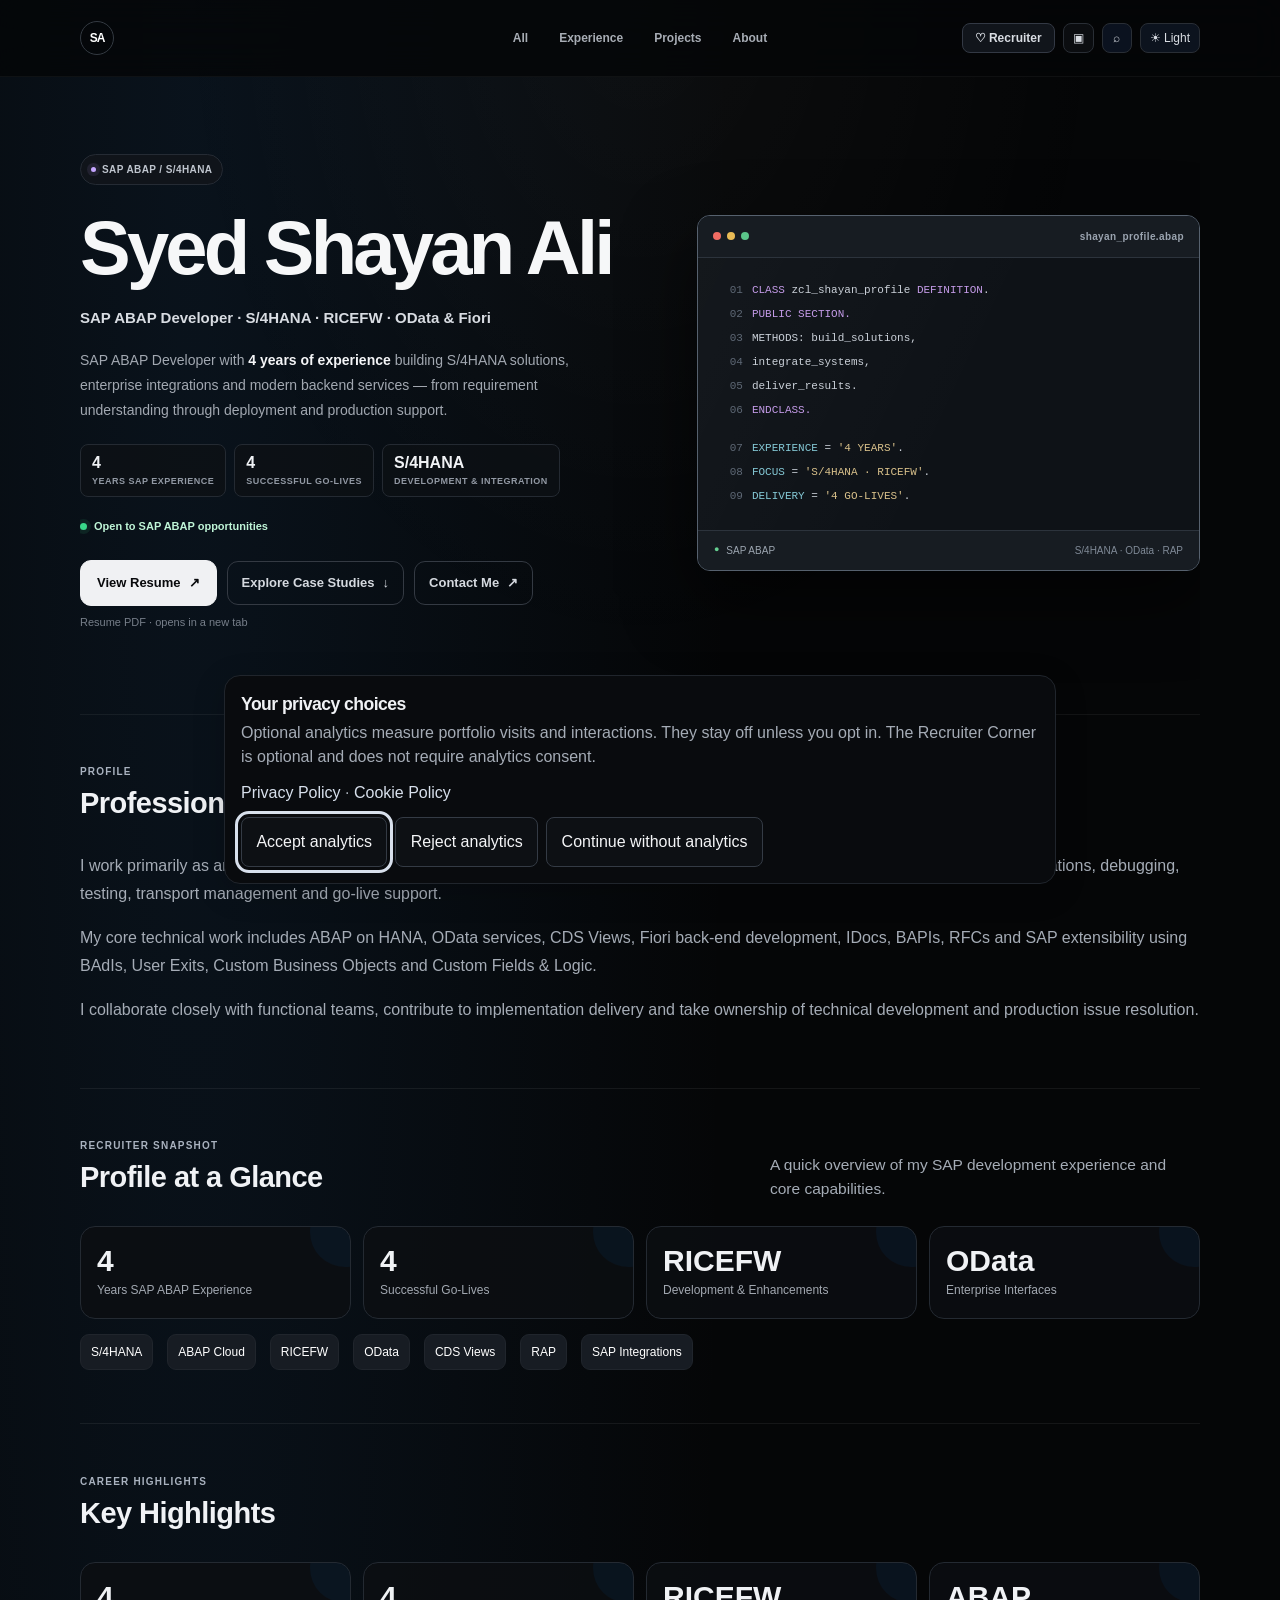
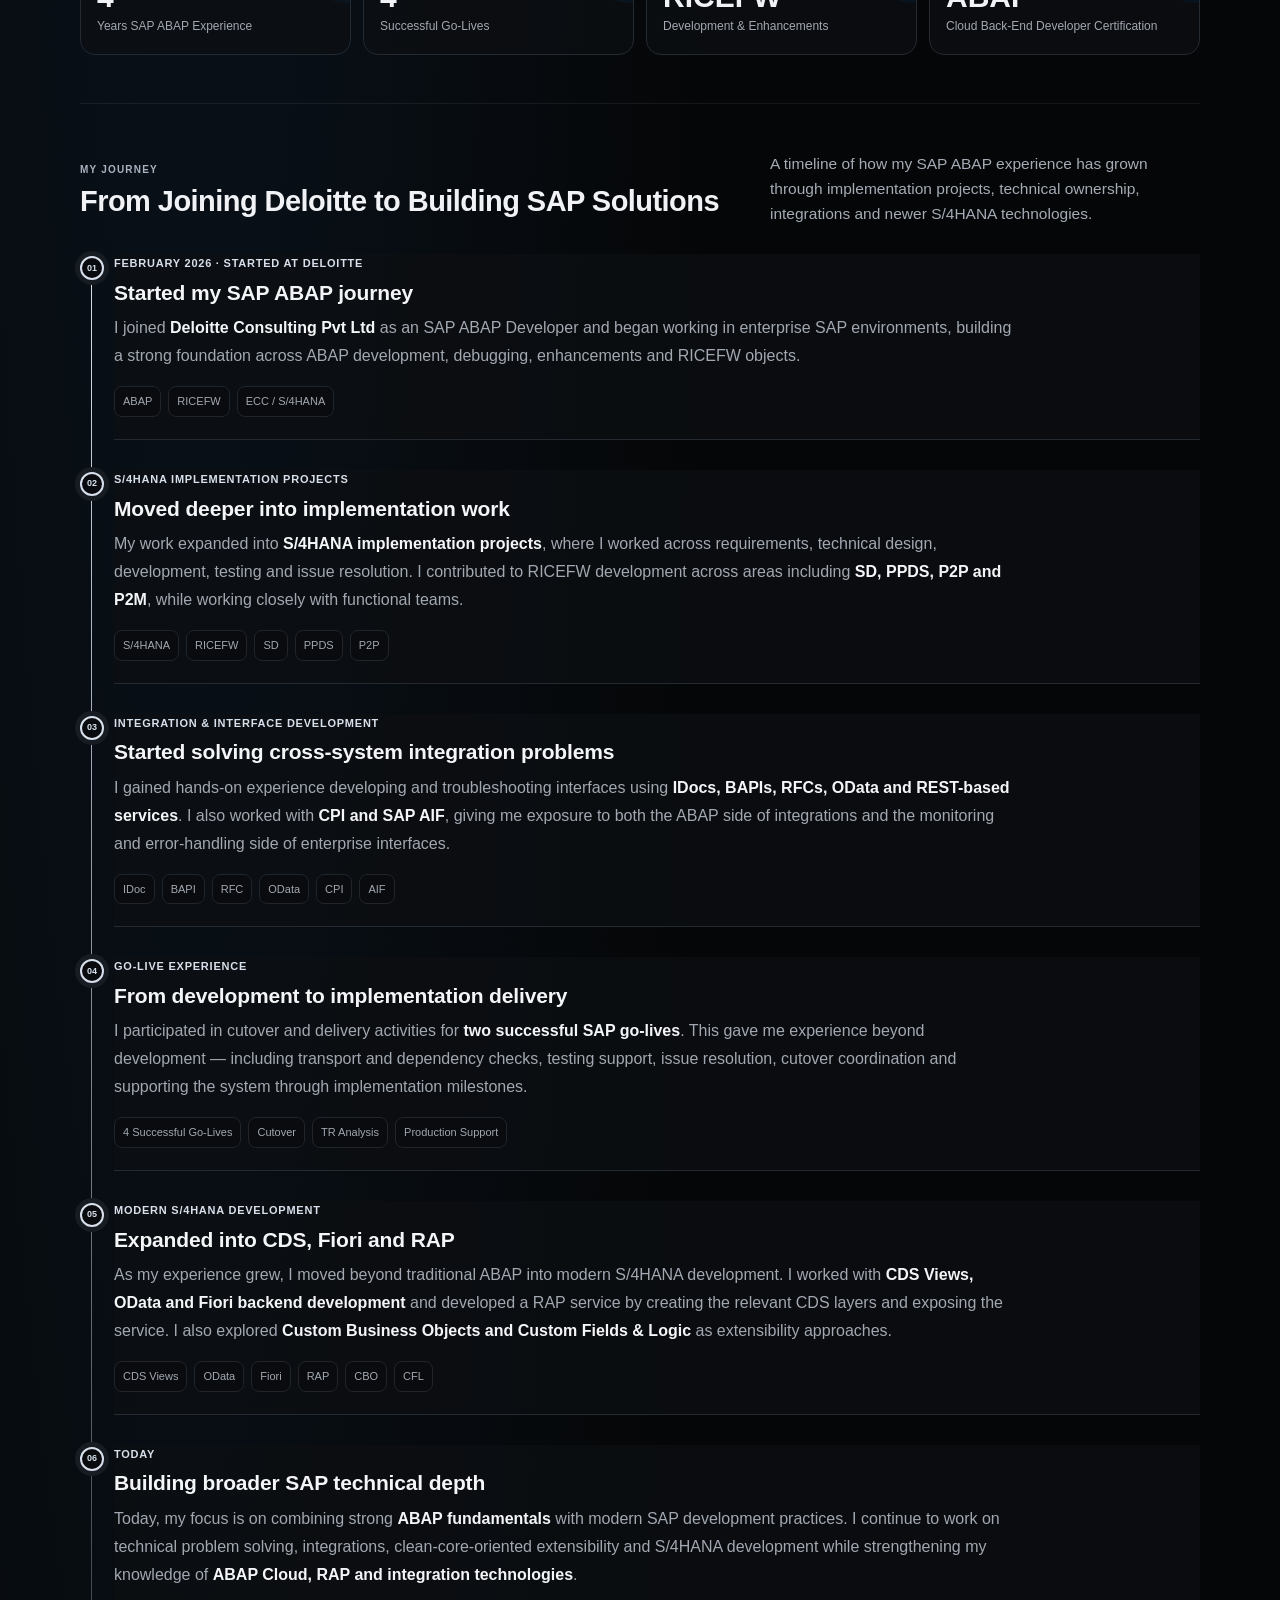
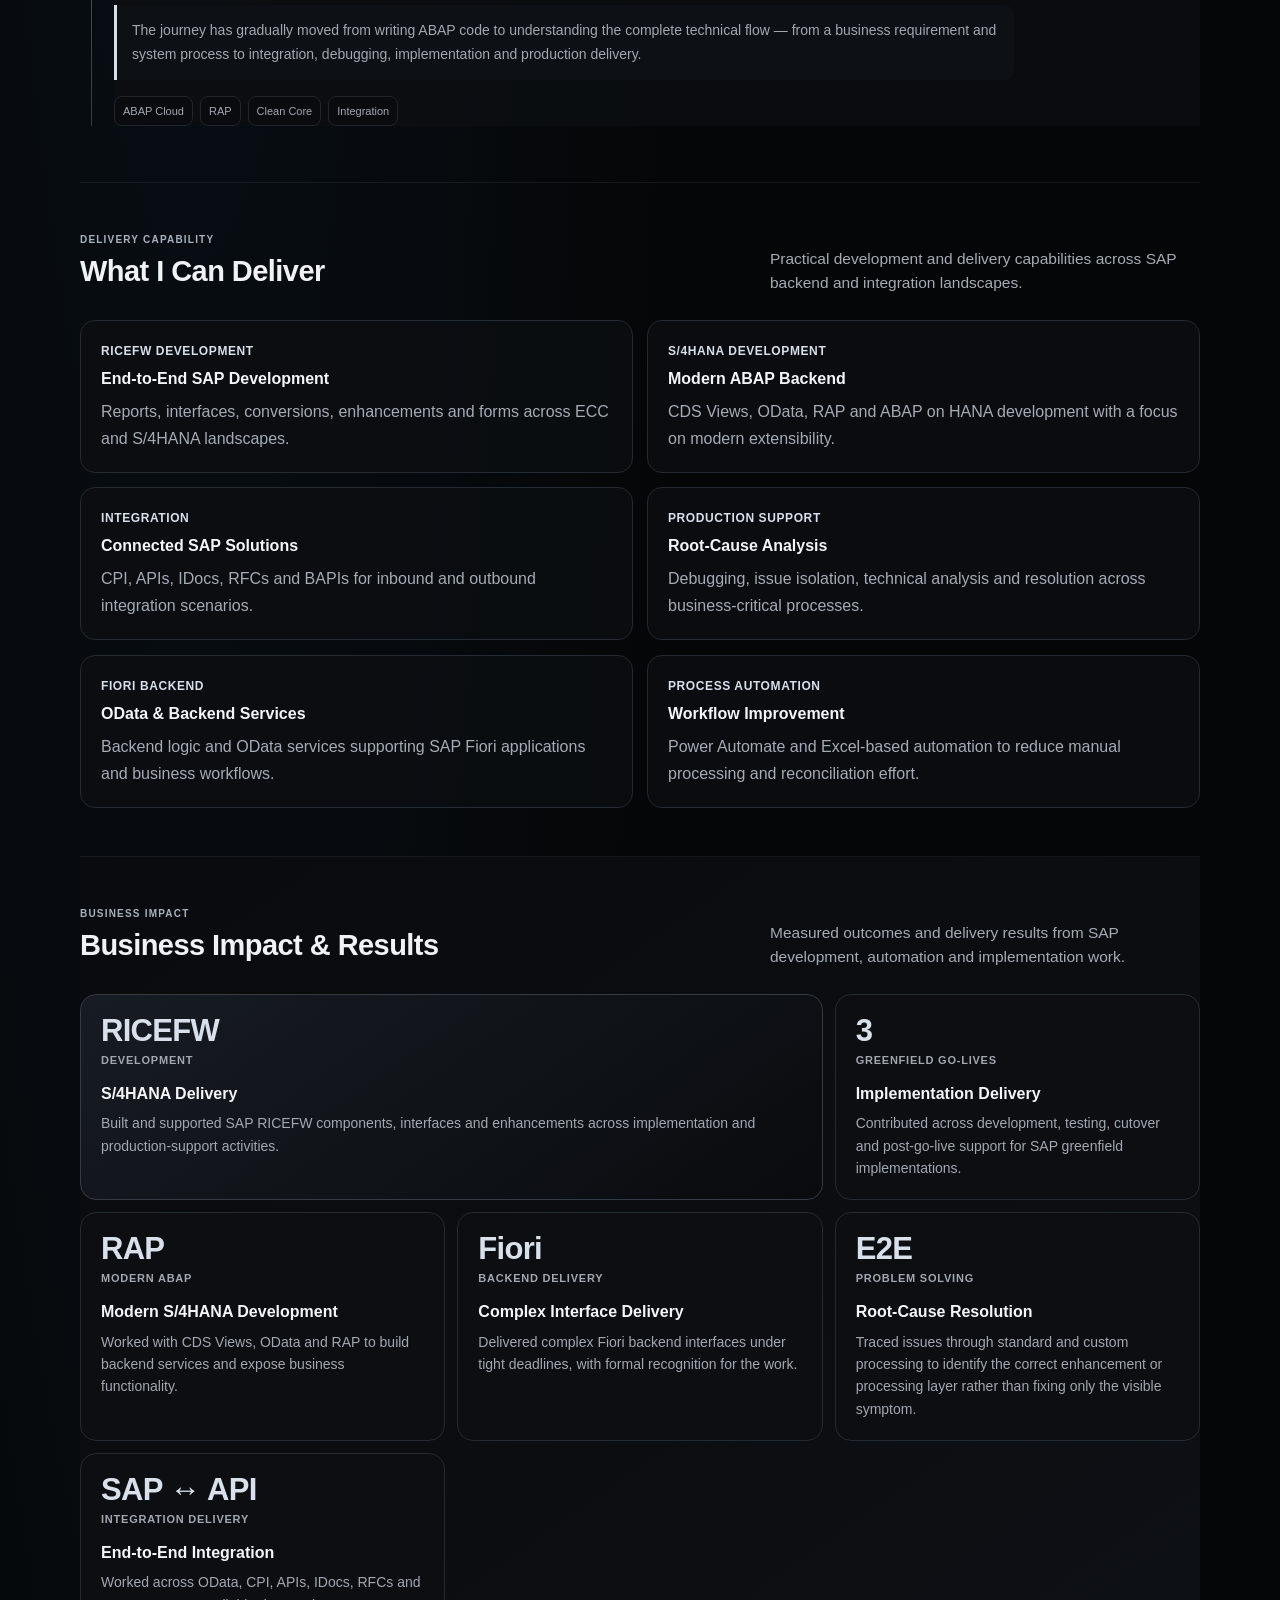
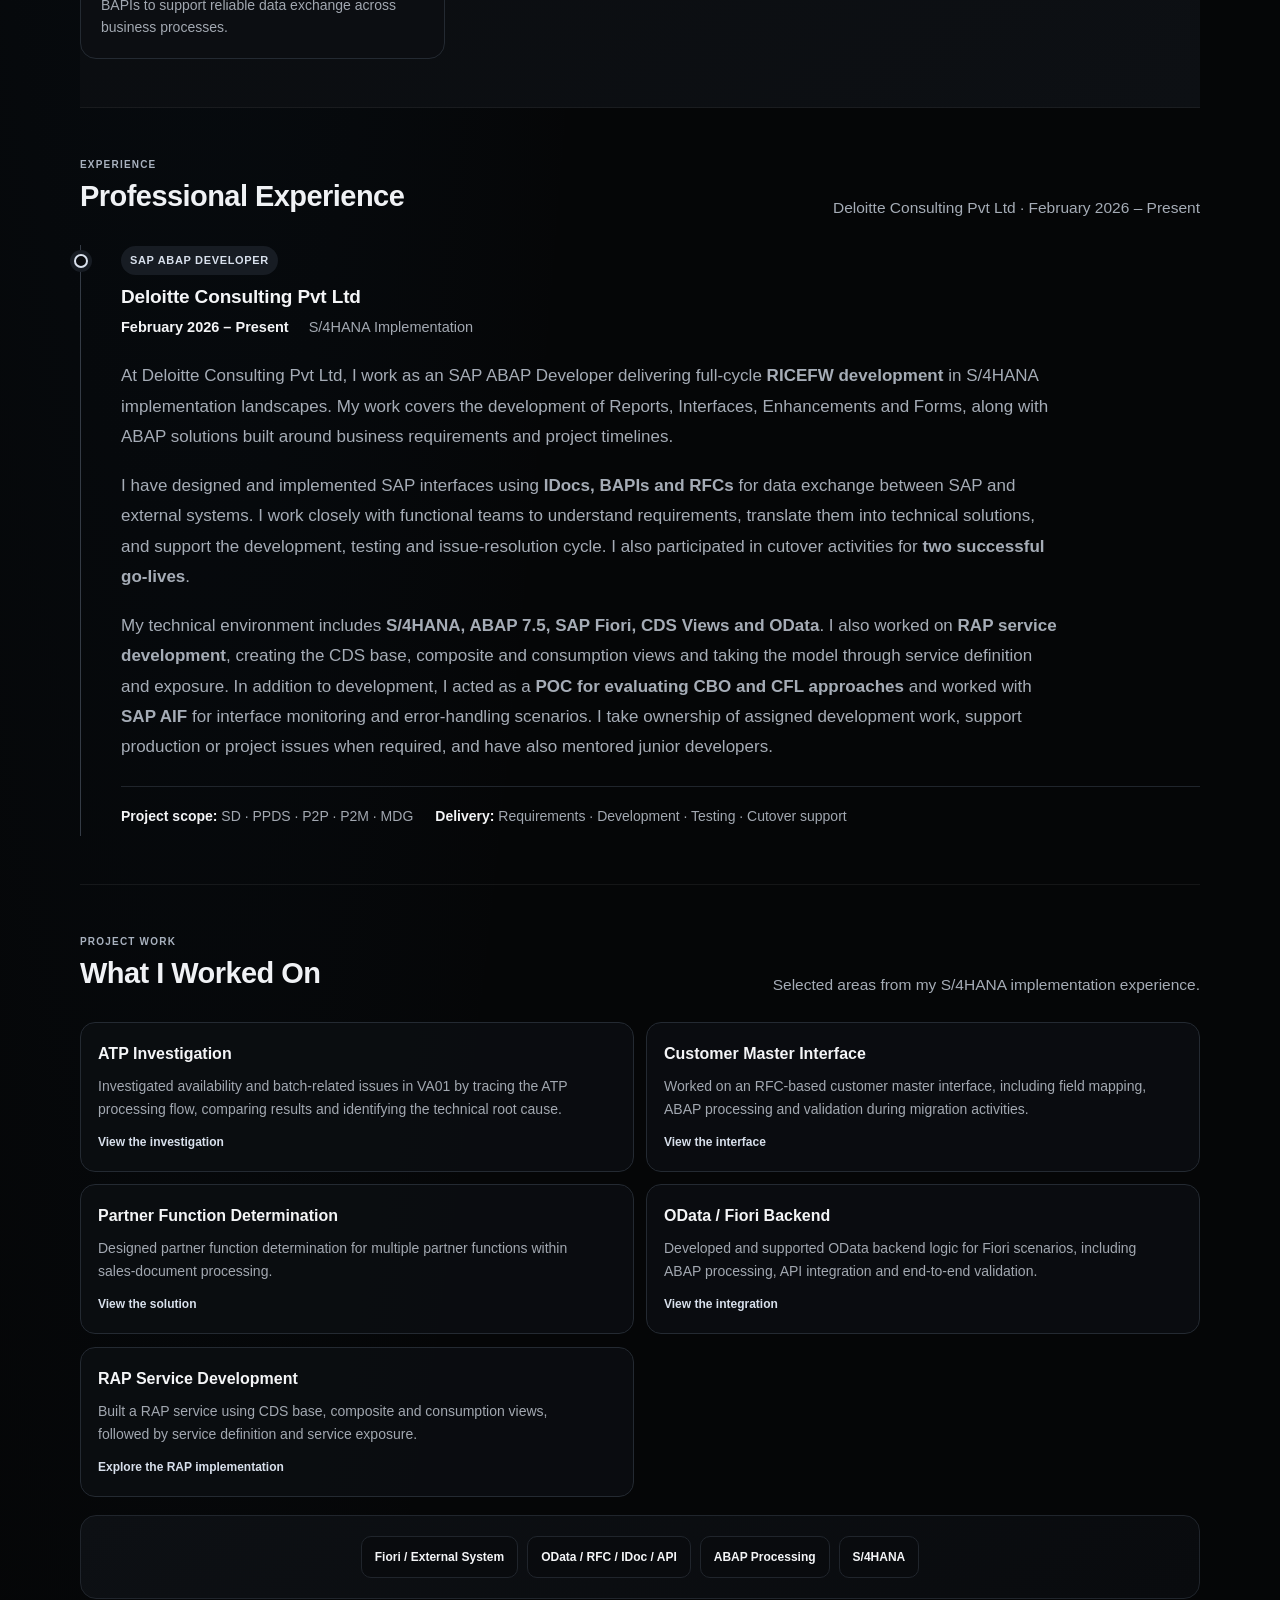
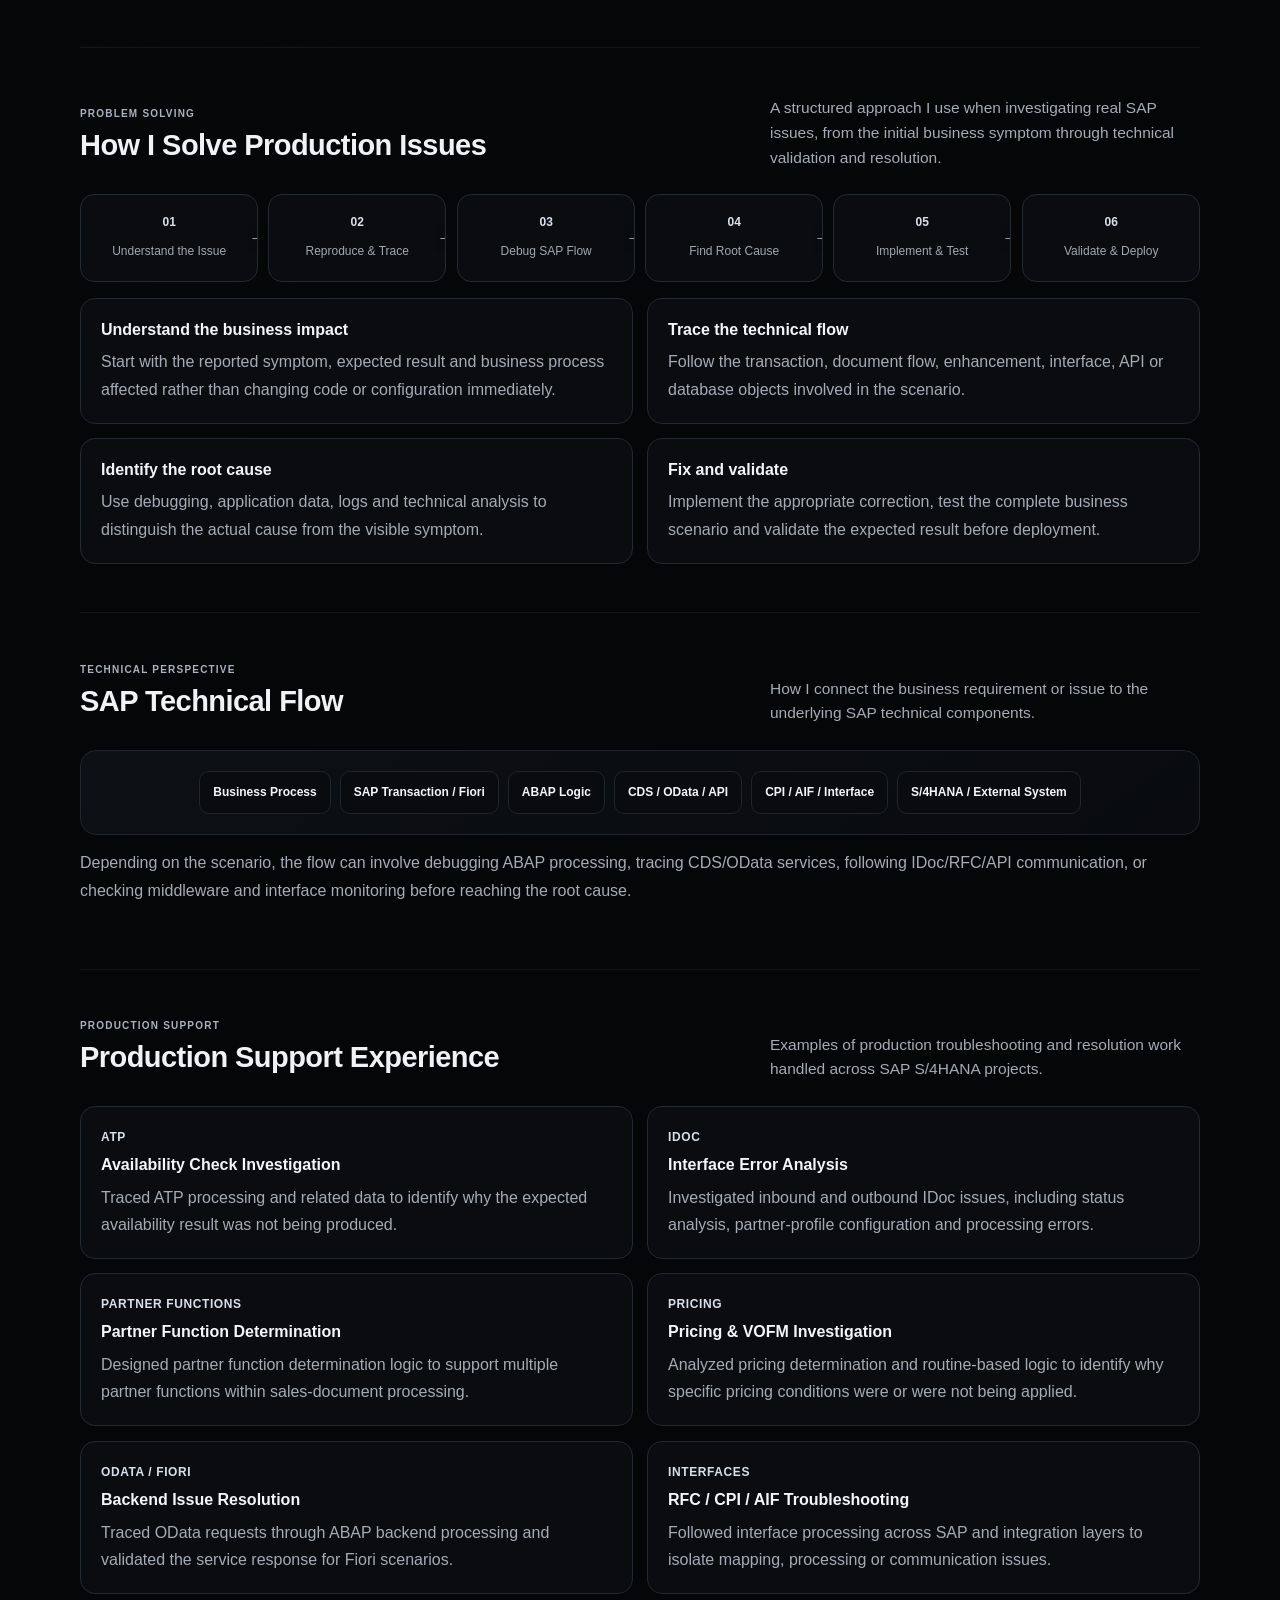
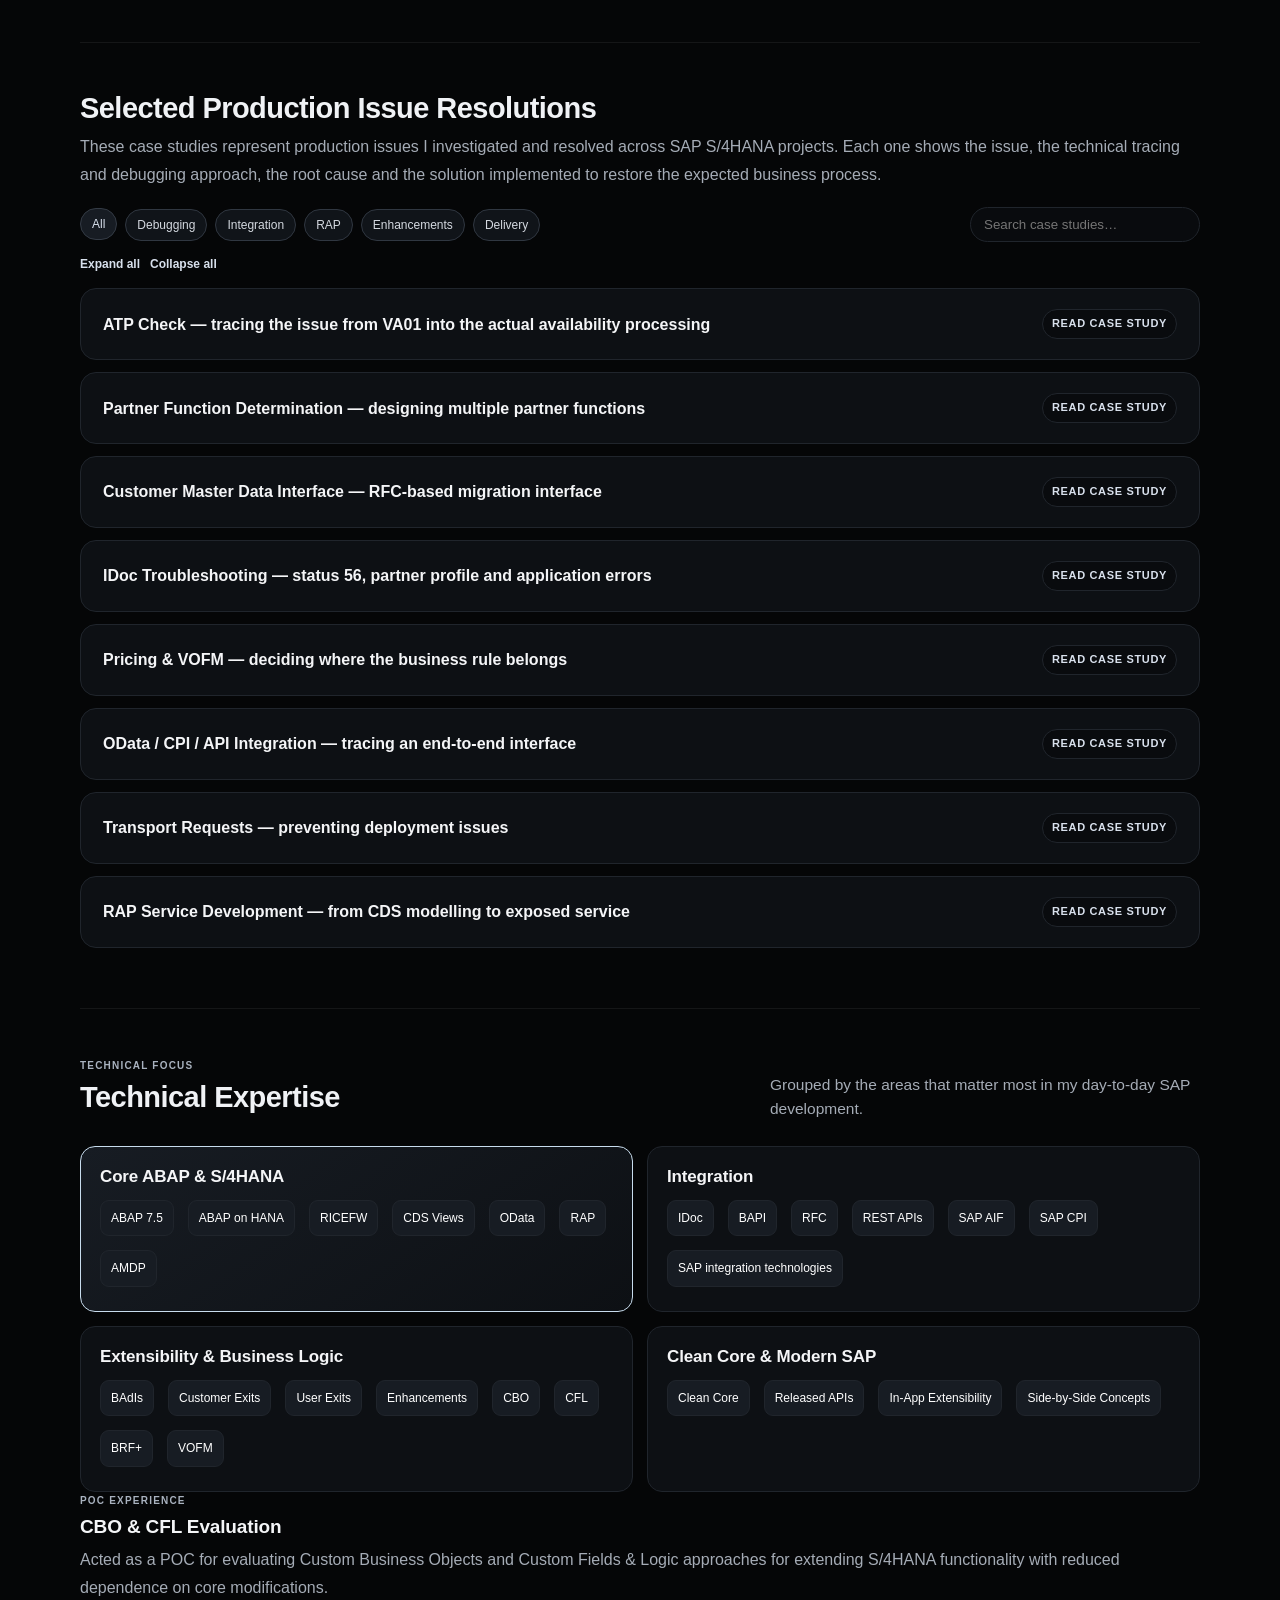
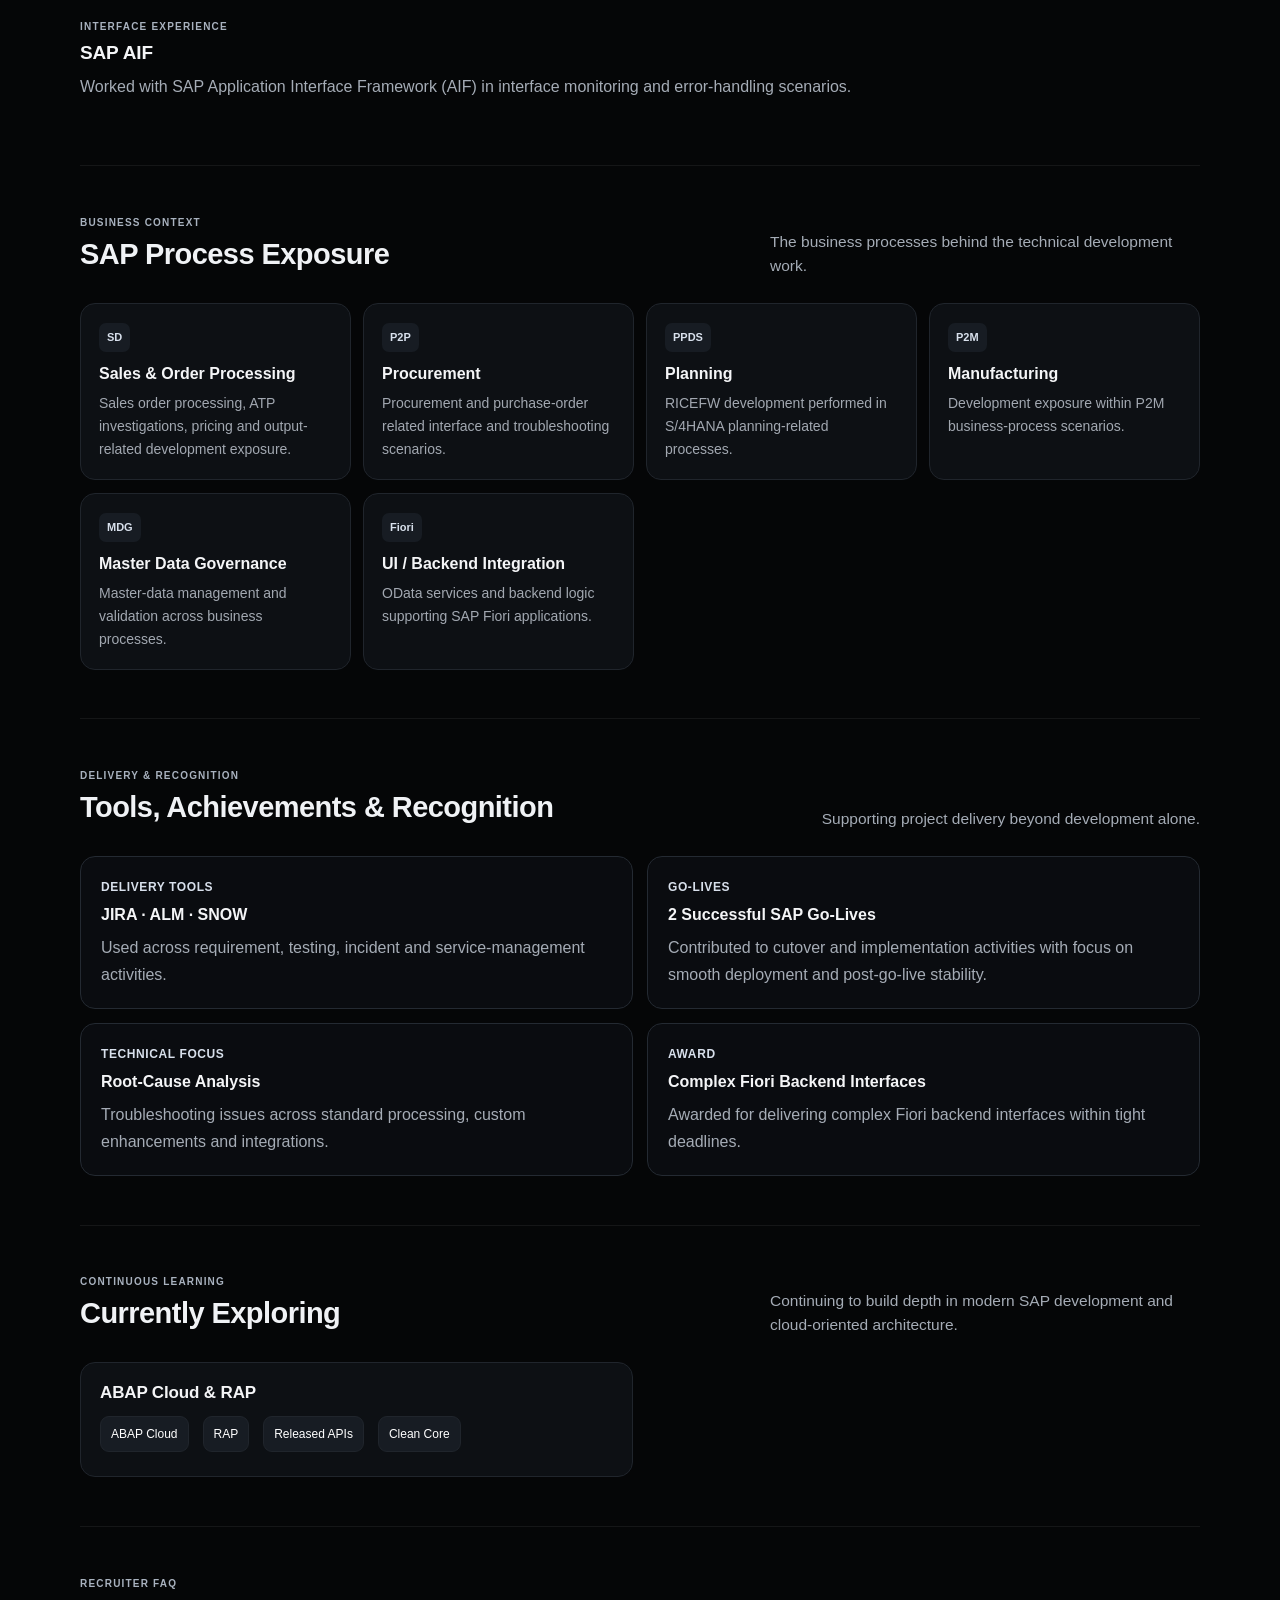
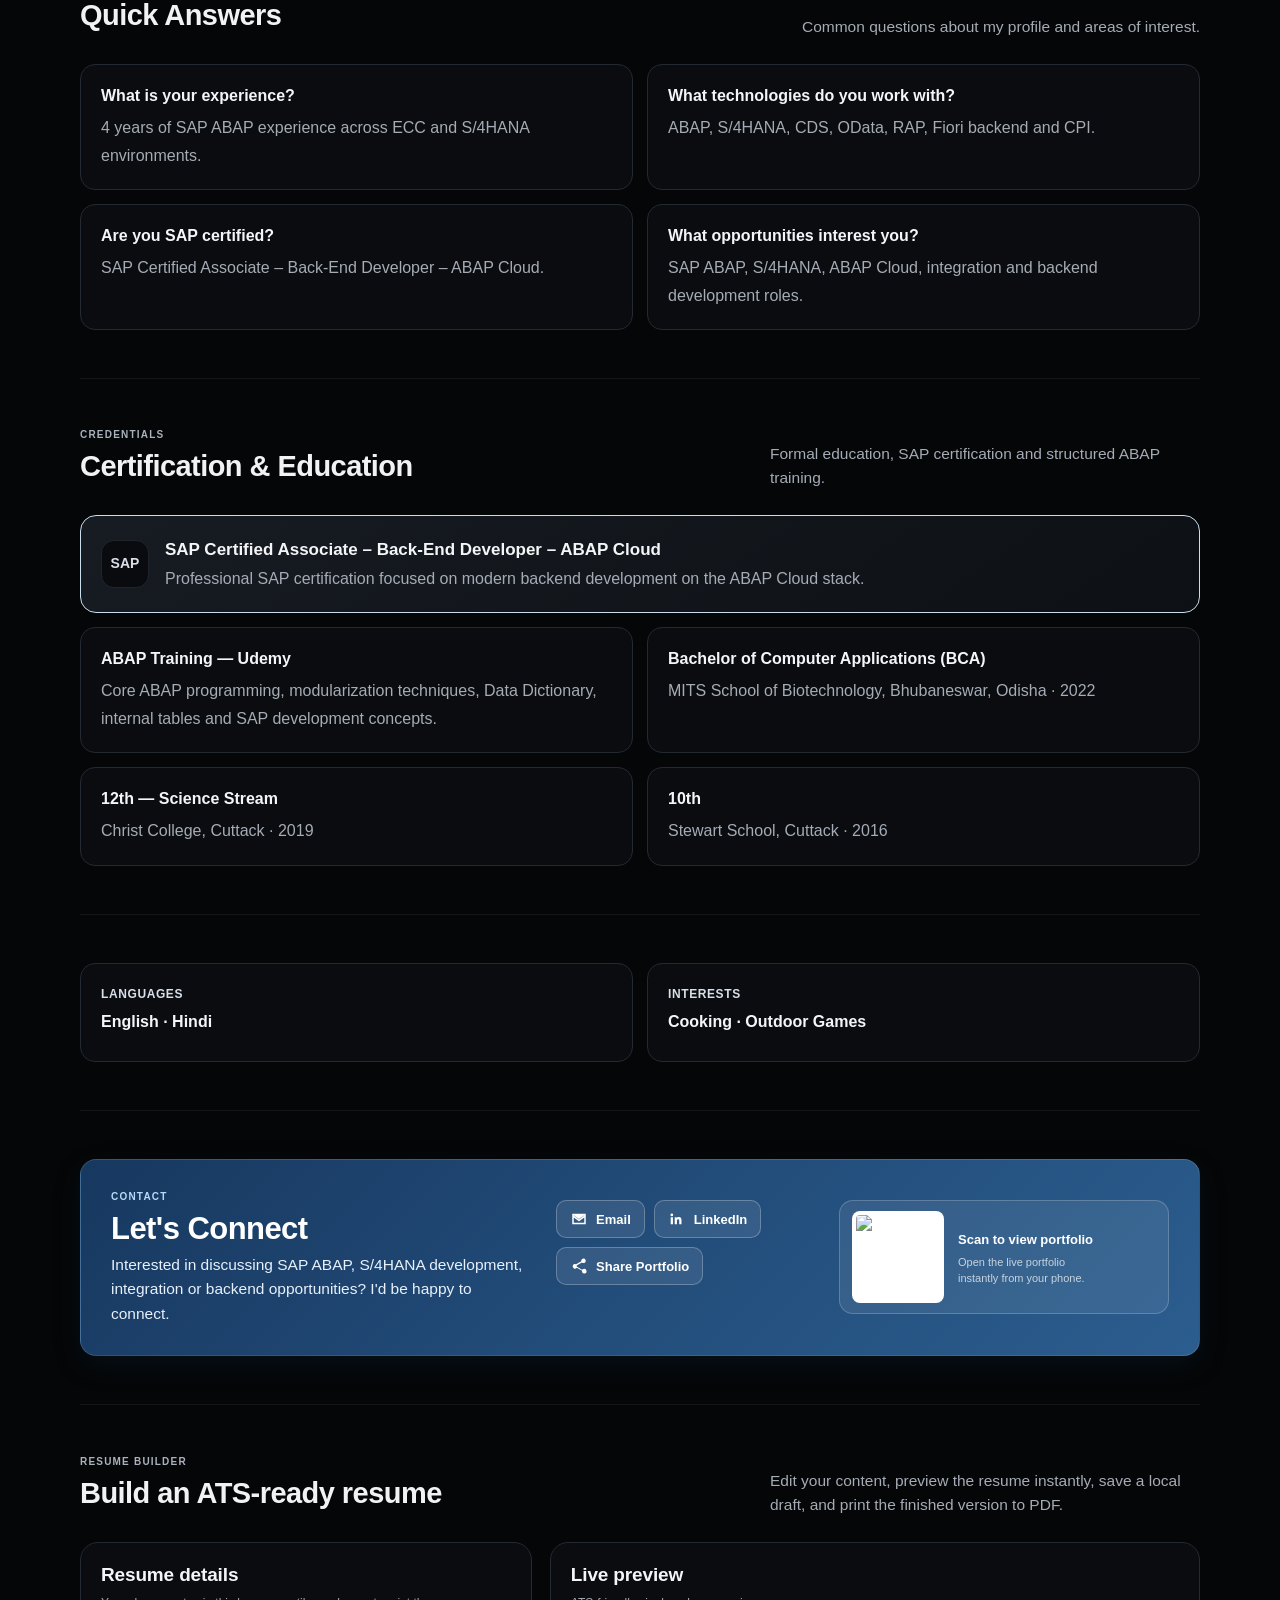
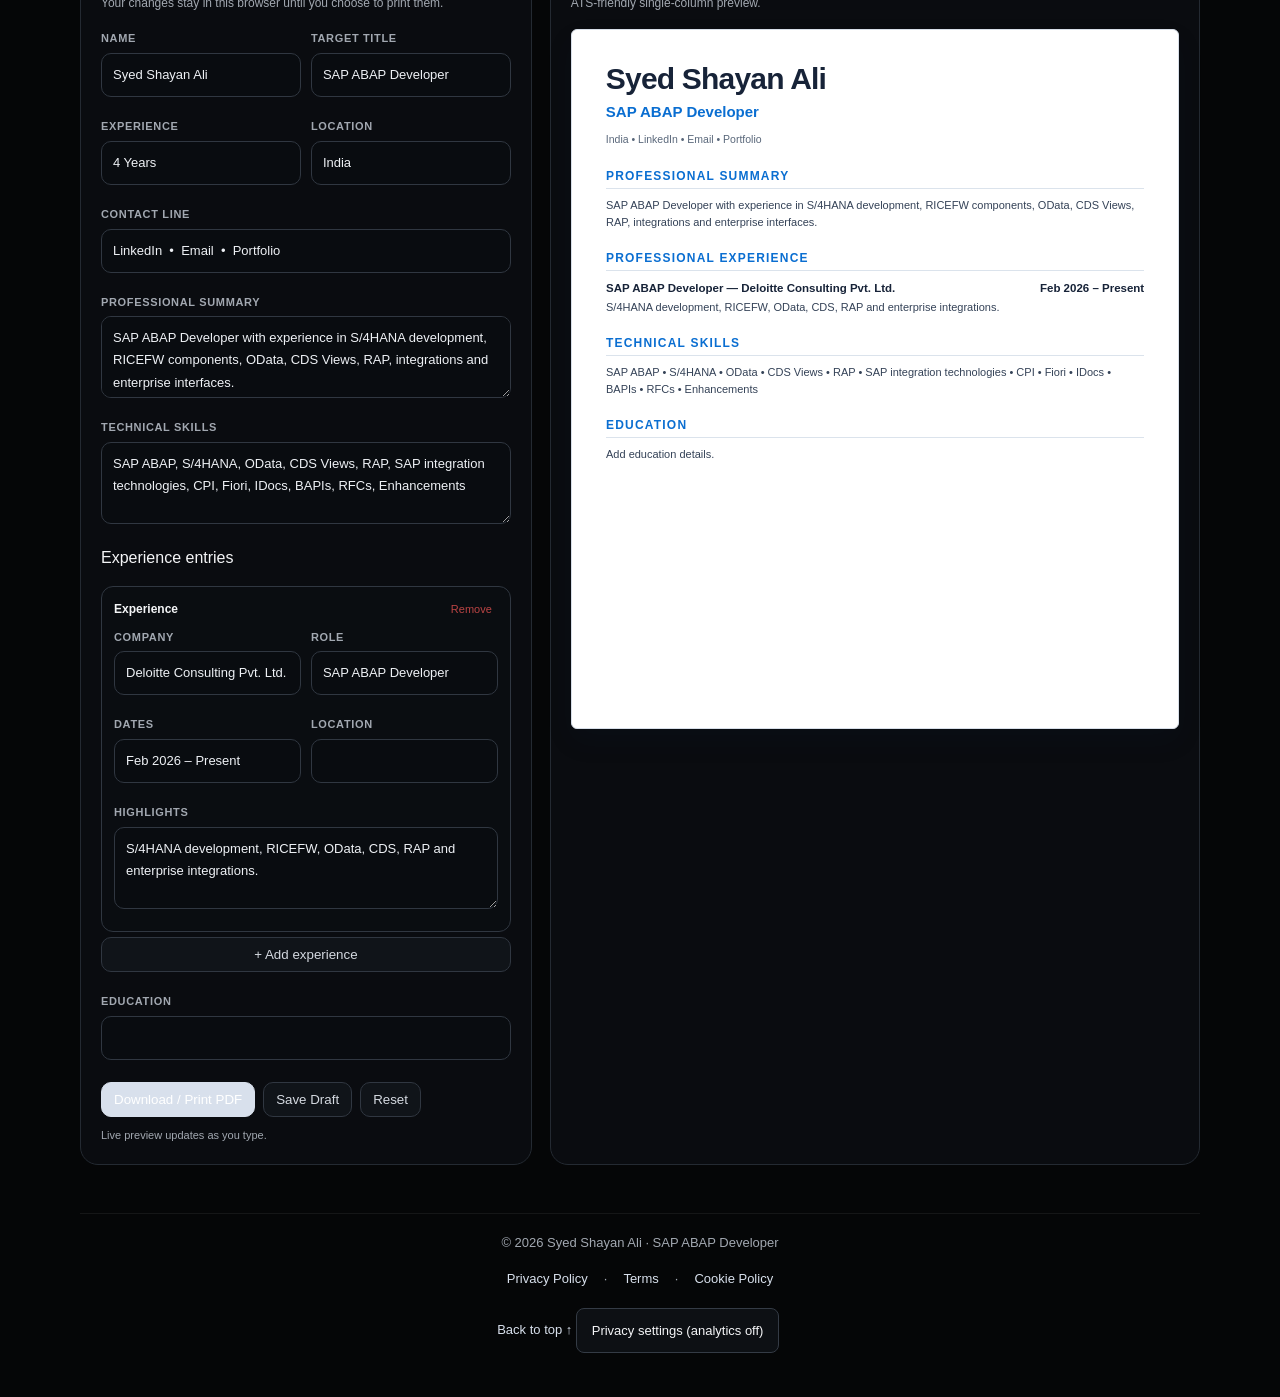
==== index.html @ 32d0c61c "Redesign portfolio with premium dark grid UI and update experience to 4 years" ====
<!DOCTYPE html>

<html lang="en">
<head>
<meta charset="utf-8"/><meta content="width=device-width,initial-scale=1.0" name="viewport"/><meta http-equiv="Content-Security-Policy" content="default-src 'self'; base-uri 'none'; object-src 'none'; frame-src 'none'; form-action 'self'; script-src 'self' 'unsafe-inline' https://cdn.jsdelivr.net; style-src 'self' 'unsafe-inline'; img-src 'self' data: https:; font-src 'self' data:; connect-src 'self' https:; upgrade-insecure-requests"><meta name="referrer" content="strict-origin-when-cross-origin">
<title>Syed Shayan Ali | SAP ABAP &amp; S/4HANA Developer</title>
<meta content="SAP ABAP Developer with 4 years of experience in S/4HANA implementation, RICEFW development, ABAP enhancements, OData, CDS, RAP, Fiori backend and enterprise integrations." name="description"/>
<link rel="canonical" href="https://shayan263.github.io/Shayan_Profile/">
<meta name="robots" content="index,follow">
<meta property="og:type" content="website">
<meta property="og:title" content="Syed Shayan Ali | SAP ABAP &amp; S/4HANA Developer">
<meta property="og:description" content="SAP ABAP Developer with 4 years of experience in S/4HANA implementation, RICEFW development, OData, CDS, RAP, Fiori backend and enterprise integrations.">
<meta property="og:url" content="https://shayan263.github.io/Shayan_Profile/">
<meta name="twitter:card" content="summary">
<style>
:root{
  --bg:#f4f7fb;--surface:#ffffff;--surface-2:#f8fbff;--surface-3:#eef5fc;
  --text:#11213a;--muted:#56657a;--accent:#0a6ed1;--accent-2:#135ca8;
  --accent-soft:#eaf4ff;--border:#d9e3ef;--border-strong:#bfd3e8;
  --shadow:0 12px 36px rgba(16,43,78,.08);--shadow-soft:0 6px 18px rgba(16,43,78,.06);
  --radius:20px;--nav-bg:rgba(255,255,255,.86)
}
body.dark{
  --bg:#09111d;--surface:#0e1725;--surface-2:#111d2c;--surface-3:#142238;
  --text:#edf4ff;--muted:#aab8cb;--accent:#63a9f5;--accent-2:#8bc2ff;
  --accent-soft:#142d49;--border:#26384e;--border-strong:#38516e;
  --shadow:0 18px 42px rgba(0,0,0,.28);--shadow-soft:0 8px 22px rgba(0,0,0,.22);--nav-bg:rgba(9,17,29,.86)
}
*{box-sizing:border-box;scroll-behavior:smooth}
html{scroll-padding-top:84px}
body{margin:0;font-family:ui-sans-serif,-apple-system,BlinkMacSystemFont,"Segoe UI",Roboto,Arial,sans-serif;background:var(--bg);color:var(--text);line-height:1.7;font-size:16px;-webkit-font-smoothing:antialiased;text-rendering:optimizeLegibility;transition:background .25s,color .25s}
a{color:var(--accent);text-decoration:none}.container{width:min(1140px,calc(100% - 32px));margin:auto}
.scroll-progress{position:fixed;top:0;left:0;height:3px;width:0;background:linear-gradient(90deg,var(--accent),#7ebcff);z-index:50;transition:width .08s linear}
nav{position:sticky;top:0;z-index:40;background:linear-gradient(180deg,rgba(255,255,255,.94),var(--nav-bg));backdrop-filter:blur(16px);border-bottom:1px solid var(--border);box-shadow:0 8px 24px rgba(16,43,78,.07);overflow:hidden}
nav:before{content:"";position:absolute;inset:0;pointer-events:none;opacity:.55;background:radial-gradient(circle at 12% 20%,rgba(10,110,209,.08),transparent 28%),radial-gradient(circle at 88% 80%,rgba(99,169,245,.08),transparent 30%),linear-gradient(90deg,transparent 0,rgba(255,255,255,.3) 50%,transparent 100%)}
body.dark nav{background:linear-gradient(180deg,rgba(9,17,29,.96),var(--nav-bg));box-shadow:0 10px 28px rgba(0,0,0,.2)}
.nav{min-height:82px;display:grid;grid-template-columns:auto minmax(0,1fr) auto;align-items:center;gap:22px;position:relative;z-index:1}.brand{font-weight:850;letter-spacing:.1px;white-space:nowrap;font-size:16px}.navlinks{display:flex;justify-content:center;gap:7px;overflow:auto;white-space:nowrap;align-items:center;min-width:0}.navlinks a{color:var(--muted);font-size:14px;font-weight:650;padding:10px 11px;border-radius:10px;transition:.18s}.navlinks a:hover,.navlinks a.active{color:var(--accent);background:var(--accent-soft);box-shadow:inset 0 0 0 1px var(--border)}
.nav-actions{display:flex;align-items:center;justify-content:flex-end;gap:8px;white-space:nowrap}.theme-toggle{border:1px solid var(--border);background:rgba(255,255,255,.72);color:var(--muted);border-radius:999px;padding:9px 11px;cursor:pointer;font-size:13px;transition:.18s;white-space:nowrap;box-shadow:0 3px 10px rgba(16,43,78,.05)}body.dark .theme-toggle{background:rgba(14,23,37,.8);box-shadow:none}.contact-link{display:inline-flex;align-items:center;gap:8px}.contact-icon{width:18px;height:18px;fill:currentColor;flex:0 0 auto}.whatsapp-contact{display:inline-flex;align-items:center;gap:8px}.whatsapp-icon{width:18px;height:18px;fill:currentColor;flex:0 0 auto}
.portfolio-search-panel{position:fixed;top:82px;left:0;right:0;z-index:45;display:none;width:100%;padding:10px max(16px,calc((100vw - 1140px)/2));border:1px solid var(--border-strong);border-top:0;border-radius:0 0 14px 14px;background:var(--surface);color:var(--text);box-shadow:var(--shadow)}.portfolio-search-panel.show{display:block}.portfolio-search-row{display:flex;gap:8px;align-items:center}.portfolio-search{flex:1;min-width:0;padding:10px 13px;border:1px solid var(--border);border-radius:10px;background:var(--surface-2);color:var(--text);outline:none;font:inherit;font-size:13px}.portfolio-search:focus{border-color:var(--accent);box-shadow:0 0 0 3px var(--accent-soft)}.portfolio-search-count{font-size:11px;color:var(--muted);margin-top:7px;padding-left:2px}.portfolio-search-actions{display:flex;gap:5px}.portfolio-search-actions button{border:1px solid var(--border);background:var(--surface-2);color:var(--muted);border-radius:9px;padding:8px 9px;cursor:pointer;font-size:12px}.portfolio-search-actions button:hover{color:var(--accent);border-color:var(--border-strong)}mark.portfolio-hit{background:#ffe58a;color:#111;border-radius:3px;padding:1px 2px}mark.portfolio-hit.current{background:#ffb52e;box-shadow:0 0 0 3px rgba(255,181,46,.22)}
header,section{background:var(--surface);border:1px solid var(--border);border-radius:var(--radius);box-shadow:var(--shadow)}
header{margin:28px 0 22px;padding:42px 42px 38px;position:relative;overflow:hidden;background:linear-gradient(135deg,var(--surface),var(--surface-2))}.hero-glow{position:absolute;right:-100px;top:-120px;width:360px;height:360px;border-radius:50%;background:radial-gradient(circle,rgba(44,139,220,.18),transparent 68%);pointer-events:none}.hero-glow:after{content:"";position:absolute;inset:70px;border:1px solid rgba(99,169,245,.12);border-radius:50%}
.hero-layout{display:grid;grid-template-columns:minmax(0,1.45fr) minmax(270px,.55fr);gap:42px;align-items:center;position:relative;z-index:1}.hero-main{max-width:780px}.hero-divider{width:64px;height:3px;background:var(--accent);border-radius:999px;margin:20px 0 16px}.hero-facts{display:flex;flex-wrap:wrap;gap:8px;margin:16px 0 0}.hero-fact{display:inline-flex;align-items:center;gap:7px;padding:7px 10px;border:1px solid var(--border);background:var(--surface);border-radius:9px;color:var(--muted);font-size:12px}.hero-fact strong{color:var(--text);font-weight:750}.hero-main h1{font-size:clamp(46px,6.2vw,72px);font-weight:900;letter-spacing:-2.8px;background:linear-gradient(110deg,var(--text) 15%,var(--accent) 58%,#7b61ff 100%);-webkit-background-clip:text;background-clip:text;color:transparent}.hero-main .role{font-size:21px;font-weight:850;letter-spacing:-.25px}.hero-impact{display:grid;grid-template-columns:repeat(3,minmax(0,1fr));gap:9px;margin:20px 0 2px}.hero-impact-card{padding:12px 13px;border:1px solid var(--border-strong);border-radius:12px;background:linear-gradient(145deg,var(--surface),var(--surface-2));box-shadow:var(--shadow-soft)}.hero-impact-card strong{display:block;font-size:20px;line-height:1.1;color:var(--accent);font-weight:900}.hero-impact-card span{display:block;margin-top:4px;font-size:10px;line-height:1.35;color:var(--muted);font-weight:750;text-transform:uppercase;letter-spacing:.055em}.hero-availability{display:inline-flex;align-items:center;gap:7px;margin:14px 0 0;padding:7px 10px;border-radius:999px;background:rgba(57,217,138,.07);border:1px solid rgba(57,217,138,.2);color:#16804f;font-size:11px;font-weight:800}.hero-availability:before{content:"";width:7px;height:7px;border-radius:50%;background:#39d98a;box-shadow:0 0 0 4px rgba(57,217,138,.1)}body.dark .hero-availability{color:#bff5d7}.hero-side{border-color:var(--border-strong)}.hero-side{padding:20px;border:1px solid var(--border);border-radius:18px;background:rgba(255,255,255,.34);box-shadow:var(--shadow-soft)}body.dark .hero-side{background:rgba(17,29,44,.55)}.hero-side-kicker{font-size:10px;font-weight:850;letter-spacing:.12em;text-transform:uppercase;color:var(--accent);margin-bottom:7px}.hero-side h3{font-size:17px;margin-bottom:13px}.hero-focus{display:flex;flex-wrap:wrap;gap:7px}.hero-focus span{padding:6px 8px;border:1px solid var(--border);border-radius:8px;background:var(--surface);color:var(--muted);font-size:11px}.hero-location{margin-top:14px;padding-top:12px;border-top:1px solid var(--border);font-size:12px;color:var(--muted)}.hero-location strong{color:var(--text)}
.eyebrow{display:inline-flex;align-items:center;gap:6px;padding:6px 10px;border-radius:999px;background:var(--accent-soft);color:var(--accent);font-size:12px;font-weight:800;margin-bottom:15px}.eyebrow:before{content:"";width:7px;height:7px;border-radius:50%;background:var(--accent);box-shadow:0 0 0 4px rgba(10,110,209,.12)}
h1{margin:0;font-size:clamp(38px,5vw,58px);line-height:1.02;letter-spacing:-1.6px}h2{margin:0 0 8px;font-size:clamp(28px,3vw,32px);line-height:1.18;letter-spacing:-.55px}h3{margin:0 0 7px;font-size:19px;line-height:1.3;letter-spacing:-.15px}.role{margin-top:10px;color:var(--accent);font-size:20px;font-weight:750}.hero-summary{max-width:820px;color:var(--muted);margin:18px 0 22px;font-size:16px}.hero-summary strong{color:var(--text)}
.contacts{display:flex;flex-wrap:wrap;gap:9px}.top-contact{margin-top:4px}.top-contact>span{display:block;margin-bottom:8px;font-size:11px;font-weight:850;letter-spacing:.1em;text-transform:uppercase;color:var(--accent)}.top-contact .contacts a{font-weight:650}.contacts a,.quick-nav a{border:1px solid var(--border);background:var(--surface-2);padding:9px 13px;border-radius:10px;font-size:13px;transition:transform .18s,border-color .18s,box-shadow .18s}.contacts a:hover,.quick-nav a:hover{transform:translateY(-2px);border-color:var(--border-strong);box-shadow:var(--shadow-soft)}
.quick-nav{display:flex;flex-wrap:wrap;gap:8px;margin-top:18px}.quick-nav a{color:var(--muted)}
section{padding:36px 38px;margin-bottom:20px}.section-head{display:flex;justify-content:space-between;align-items:flex-end;gap:28px;margin-bottom:22px}.section-head>div{min-width:0}.section-head .intro{max-width:430px}.intro{margin:0;color:var(--muted);font-size:15.5px;line-height:1.6}.section-kicker{font-size:11px;font-weight:800;letter-spacing:.12em;text-transform:uppercase;color:var(--accent);margin-bottom:6px}
.reveal{opacity:0;transform:translateY(16px);transition:opacity .6s ease,transform .6s ease}.reveal.visible{opacity:1;transform:none}
.metrics{display:grid;grid-template-columns:repeat(4,1fr);gap:12px;margin:22px 0 0}.metric{padding:19px 16px;background:linear-gradient(145deg,var(--surface-2),var(--surface));border:1px solid var(--border);border-radius:15px;position:relative;overflow:hidden}.metric:after{content:"";position:absolute;width:70px;height:70px;border-radius:50%;right:-30px;top:-30px;background:rgba(10,110,209,.07)}.number{display:block;font-size:30px;font-weight:850;line-height:1;color:var(--accent)}.label{display:block;margin-top:6px;color:var(--muted);font-size:12px;line-height:1.4}
.grid{display:grid;grid-template-columns:repeat(2,minmax(0,1fr));gap:14px}.card{background:var(--surface-2);border:1px solid var(--border);border-radius:15px;padding:20px;transition:transform .2s,border-color .2s,box-shadow .2s}.card:hover{transform:translateY(-3px);border-color:var(--border-strong);box-shadow:var(--shadow-soft)}.card strong{display:block;margin-bottom:7px;font-size:16px;line-height:1.4}.card .accent-line{font-size:12px;color:var(--accent);font-weight:800;text-transform:uppercase;letter-spacing:.05em;margin-bottom:7px}
ul{margin:12px 0;padding-left:23px}li{margin-bottom:10px}li::marker{color:var(--accent)}p{margin:0 0 16px;font-size:16px;line-height:1.75}.muted{color:var(--muted)}
.journey-timeline{position:relative;margin-top:8px;padding:4px 0 4px 34px}.journey-timeline:before{content:"";position:absolute;left:11px;top:8px;bottom:8px;width:1px;background:linear-gradient(var(--accent),var(--border-strong))}.journey-item{position:relative;padding:0 0 30px}.journey-item:last-child{padding-bottom:4px}.journey-dot{position:absolute;left:-34px;top:2px;width:24px;height:24px;border-radius:50%;display:grid;place-items:center;background:var(--surface);border:2px solid var(--accent);box-shadow:0 0 0 5px var(--accent-soft);color:var(--accent);font-size:9px;font-weight:850}.journey-content{padding:0 0 22px;border-bottom:1px solid var(--border)}.journey-item:last-child .journey-content{border-bottom:0;padding-bottom:0}.journey-date{font-size:11px;font-weight:850;letter-spacing:.07em;text-transform:uppercase;color:var(--accent);margin-bottom:6px}.journey-content h3{font-size:21px;margin-bottom:8px}.journey-content p{color:var(--muted);max-width:900px}.journey-content p strong{color:var(--text)}.journey-tags{display:flex;flex-wrap:wrap;gap:7px;margin-top:10px}.journey-tags span{padding:5px 8px;border:1px solid var(--border);background:var(--surface);border-radius:8px;color:var(--muted);font-size:11px}.journey-closing{padding:13px 15px;border-left:3px solid var(--accent);background:var(--surface-2);border-radius:0 10px 10px 0;font-size:14px!important}.timeline{position:relative;border-left:1px solid var(--border-strong);padding-left:30px}.timelineItem{position:relative;padding:0 0 8px 10px}.timelineItem:before{content:"";position:absolute;left:-37px;top:9px;width:10px;height:10px;border-radius:50%;background:var(--surface);border:2px solid var(--accent);box-shadow:0 0 0 4px var(--accent-soft)}
.timeline-badge{display:inline-flex;padding:5px 9px;border-radius:999px;background:var(--accent-soft);color:var(--accent);font-size:11px;font-weight:800;margin-bottom:10px;letter-spacing:.06em;text-transform:uppercase}
.experience-copy{max-width:940px}.experience-copy p{margin:0 0 19px;font-size:17px;line-height:1.78;color:var(--text);letter-spacing:.01px}.experience-copy p:last-child{margin-bottom:0}.experience-meta{display:flex;flex-wrap:wrap;gap:10px 20px;margin:5px 0 23px;color:var(--muted);font-size:14.5px;line-height:1.5}.experience-meta span:first-child{color:var(--text);font-weight:650}.experience-context{margin-top:24px;padding-top:18px;border-top:1px solid var(--border);display:flex;flex-wrap:wrap;gap:8px 22px;color:var(--muted);font-size:14px;line-height:1.6}.experience-context strong{color:var(--text);font-weight:650}
.case-grid{display:grid;grid-template-columns:repeat(2,minmax(0,1fr));gap:12px;margin-top:16px}.case-card{background:var(--surface-2);border:1px solid var(--border);border-radius:15px;padding:17px;cursor:pointer;transition:.2s}.case-card:hover{transform:translateY(-3px);border-color:var(--border-strong);box-shadow:var(--shadow-soft)}.case-card .case-title{font-weight:800;margin-bottom:8px}.case-card .case-description{color:var(--muted);font-size:14px;line-height:1.6;max-width:95%}.case-card .case-open{display:inline-block;margin-top:12px;color:var(--accent);font-size:12px;font-weight:800}
.explorer{display:none}.work-dashboard{display:grid;grid-template-columns:1.08fr .92fr;gap:18px;align-items:stretch}.work-intro{position:relative;padding:28px;border:1px solid var(--border);border-radius:18px;background:linear-gradient(145deg,var(--surface-2),var(--surface));overflow:hidden}.work-intro:after{content:"SAP";position:absolute;right:-10px;bottom:-38px;font-size:112px;font-weight:900;letter-spacing:-.08em;color:var(--accent-soft);opacity:.55;pointer-events:none}.work-intro h3{font-size:25px;line-height:1.25;margin-bottom:10px;position:relative;z-index:1}.work-intro>p{max-width:650px;color:var(--muted);position:relative;z-index:1}.work-stat-row{display:grid;grid-template-columns:repeat(3,1fr);gap:9px;margin-top:22px;position:relative;z-index:1}.work-stat{padding:13px;border:1px solid var(--border);border-radius:13px;background:var(--surface)}.work-stat b{display:block;font-size:17px;line-height:1.25;color:var(--accent)}.work-stat span{display:block;margin-top:3px;font-size:11px;color:var(--muted);line-height:1.45}.work-actions{display:flex;flex-wrap:wrap;gap:8px;margin-top:18px;position:relative;z-index:1}.work-actions button{border:1px solid var(--border);background:var(--surface);color:var(--text);padding:9px 11px;border-radius:10px;cursor:pointer;font-size:12px;transition:transform .18s,border-color .18s,color .18s}.work-actions button:hover{transform:translateY(-2px);border-color:var(--border-strong);color:var(--accent)}.work-map{display:grid;grid-template-columns:1fr 1fr;gap:10px}.work-map-card{padding:18px;border:1px solid var(--border);border-radius:16px;background:var(--surface-2);transition:transform .2s,border-color .2s,box-shadow .2s;position:relative;overflow:hidden}.work-map-card:hover{transform:translateY(-3px);border-color:var(--border-strong);box-shadow:var(--shadow-soft)}.work-map-card:before{content:"";position:absolute;left:0;top:0;bottom:0;width:3px;background:var(--accent);opacity:.8}.work-map-card .work-num{font-size:10px;font-weight:850;color:var(--accent);letter-spacing:.09em}.work-map-card strong{display:block;font-size:16px;line-height:1.35;margin:7px 0 5px}.work-map-card span{display:block;color:var(--muted);font-size:13px;line-height:1.58}
.case-toolbar{display:flex;flex-wrap:wrap;gap:8px;align-items:center;margin:18px 0 6px}.filter-btn{border:1px solid var(--border);background:var(--surface);color:var(--muted);padding:8px 11px;border-radius:999px;cursor:pointer;font-size:12px;transition:.18s}.filter-btn:hover,.filter-btn.active{color:var(--accent);border-color:var(--border-strong);background:var(--accent-soft)}.case-search{margin-left:auto;min-width:230px;border:1px solid var(--border);border-radius:999px;padding:9px 13px;outline:none;background:var(--surface);color:var(--text)}.case-search:focus{border-color:var(--accent);box-shadow:0 0 0 3px rgba(10,110,209,.09)}
.expand-row{display:flex;gap:10px;margin:10px 0 12px}.small-action{border:0;background:none;color:var(--accent);cursor:pointer;padding:5px 0;font-size:12px;font-weight:700}.case-meta{display:flex;gap:7px;flex-wrap:wrap;margin:0 19px 12px}.case-pill{font-size:11px;padding:4px 7px;border-radius:999px;background:var(--accent-soft);color:var(--accent-2);border:1px solid var(--border)}
details.case-study{border:1px solid var(--border);border-radius:16px;background:var(--surface-2);margin:12px 0;overflow:hidden;transition:transform .2s,border-color .2s,box-shadow .2s}details.case-study:hover{border-color:var(--border-strong);box-shadow:var(--shadow-soft);transform:translateY(-1px)}details.case-study[open]{border-color:var(--border-strong);box-shadow:var(--shadow-soft)}details.case-study summary{cursor:pointer;list-style:none;padding:20px 22px;font-weight:780;font-size:16px;line-height:1.45;display:flex;align-items:center;justify-content:space-between;gap:18px}details.case-study summary::-webkit-details-marker{display:none}.case-read{flex:0 0 auto;color:var(--accent);font-size:11px;font-weight:850;letter-spacing:.06em;text-transform:uppercase;white-space:nowrap;padding:6px 9px;border:1px solid var(--border);border-radius:999px;background:var(--surface)}details.case-study[open] .case-read{background:var(--accent-soft);border-color:var(--border-strong)}.case-body{padding:2px 22px 25px;color:var(--muted);font-size:16px;line-height:1.72;border-top:1px solid var(--border)}.case-body p{font-size:16px;line-height:1.72}.case-body h4{font-size:16px;line-height:1.4}.case-body h4{color:var(--text);margin:18px 0 6px}.flow{display:flex;flex-wrap:wrap;align-items:center;gap:8px;margin:13px 0}.flow-step{padding:8px 11px;border-radius:8px;background:var(--accent-soft);border:1px solid var(--border);color:var(--accent-2);font-size:12px}.flow-arrow{color:var(--muted)}
.empty-state{display:none;text-align:center;color:var(--muted);padding:18px;border:1px dashed var(--border);border-radius:12px;margin-top:12px}.empty-state.show{display:block}
.process-grid{display:grid;grid-template-columns:repeat(4,minmax(0,1fr));gap:12px}.process-card{padding:18px;border:1px solid var(--border);border-radius:15px;background:var(--surface-2);transition:.2s}.process-card:hover{transform:translateY(-3px);border-color:var(--border-strong);box-shadow:var(--shadow-soft)}.process-code{display:inline-flex;padding:5px 8px;border-radius:7px;background:var(--accent-soft);color:var(--accent);font-size:11px;font-weight:850;margin-bottom:11px}.process-card strong{display:block;margin-bottom:7px;font-size:16px;line-height:1.4}.process-detail{font-size:14px;line-height:1.65;color:var(--muted)}
.architecture{display:flex;align-items:center;justify-content:center;flex-wrap:wrap;gap:9px;margin-top:18px;padding:20px;border-radius:16px;background:linear-gradient(145deg,var(--surface-2),var(--surface));border:1px solid var(--border)}.arch-node{padding:10px 13px;border:1px solid var(--border);background:var(--surface);border-radius:10px;font-size:12px;font-weight:750}.arch-arrow{color:var(--accent);font-weight:900}
.approach{display:grid;grid-template-columns:repeat(6,1fr);gap:10px;margin-top:18px}.approach-step{padding:17px 13px;text-align:center;border:1px solid var(--border);border-radius:14px;background:var(--surface-2);position:relative}.approach-step:not(:last-child):after{content:"→";position:absolute;right:-10px;top:50%;transform:translateY(-50%);color:var(--accent);font-weight:900;background:var(--surface);padding:0 2px}.approach-step b{display:block;font-size:12px;color:var(--accent);margin-bottom:4px}.approach-step span{font-size:12px;color:var(--muted)}
.pill-row{display:flex;flex-wrap:wrap;gap:9px}.skill-group{padding:19px;border:1px solid var(--border);border-radius:15px;background:var(--surface-2)}.skill-group h3{font-size:17px;margin-bottom:11px;line-height:1.35}.pill{display:inline-flex;padding:7px 10px;border-radius:9px;background:var(--accent-soft);border:1px solid var(--border);color:var(--accent-2);font-size:12px;margin:0 5px 5px 0}.skill-group.primary{background:linear-gradient(145deg,var(--accent-soft),var(--surface-2));border-color:#c8dced}
.cert-feature{display:grid;grid-template-columns:auto 1fr;gap:16px;align-items:center;padding:20px;border-radius:16px;background:linear-gradient(145deg,var(--accent-soft),var(--surface-2));border:1px solid #c9ddec;margin-bottom:14px}.cert-icon{width:48px;height:48px;border-radius:13px;display:grid;place-items:center;background:var(--surface);border:1px solid var(--border);font-weight:900;color:var(--accent);font-size:14px}.cert-feature strong{font-size:17px}
.contact-band-layout{display:flex;align-items:center;justify-content:space-between;gap:28px;width:100%}.portfolio-qr{display:flex;align-items:center;gap:14px;padding:10px 12px;border:1px solid rgba(255,255,255,.2);border-radius:14px;background:rgba(255,255,255,.08);min-width:245px}.portfolio-qr img{width:92px;height:92px;border-radius:8px;background:#fff;padding:4px}.portfolio-qr strong{display:block;color:#fff;font-size:13px;margin-bottom:4px}.portfolio-qr span{display:block;color:rgba(255,255,255,.72);font-size:11px;line-height:1.45;max-width:150px}.contact-band{display:flex;justify-content:space-between;align-items:center;gap:28px;padding:28px 30px;border-radius:16px;background:linear-gradient(135deg,#17385f 0%,#234e7c 55%,#2b5d8e 100%);color:#fff;border:1px solid rgba(255,255,255,.12);box-shadow:0 10px 28px rgba(10,55,95,.18)}.contact-band>div:first-child{min-width:0}.contact-band .section-kicker{color:#b9d9f8!important}.contact-band h2{color:#fff!important;margin-bottom:7px;font-size:clamp(26px,3vw,31px)}.contact-band .muted{color:#e8f1fb;font-size:15.5px;line-height:1.6;max-width:720px}.contact-band .contacts{flex-shrink:0}.contact-band .contacts a,.contact-band .contacts .share-portfolio{display:inline-flex;align-items:center;justify-content:center;gap:8px;background:rgba(255,255,255,.09);border:1px solid rgba(255,255,255,.25);color:#fff;font-weight:650;min-width:78px;text-align:center;padding:9px 13px;border-radius:10px;font-size:13px;line-height:normal;text-decoration:none;box-sizing:border-box;cursor:pointer;font-family:inherit}
#shareMenu{position:fixed;z-index:9999;right:24px;bottom:96px;display:flex;flex-direction:column;gap:6px;padding:10px;background:#fff;border:1px solid rgba(0,0,0,.12);border-radius:12px;box-shadow:0 16px 40px rgba(0,0,0,.2);min-width:170px}
#shareMenu a,#shareMenu button{display:block;width:100%;box-sizing:border-box;padding:10px 12px;border:0;border-radius:8px;background:#f3f6f9;color:#17324d;text-align:left;text-decoration:none;font:600 13px/1.2 inherit;cursor:pointer}
#shareMenu a:hover,#shareMenu button:hover{background:#e6edf4}
.contact-band .contacts a:hover,.contact-band .contacts .share-portfolio:hover{border-color:rgba(255,255,255,.55);background:rgba(255,255,255,.15);transform:translateY(-2px)}
footer{text-align:center;color:var(--muted);padding:18px 0 40px;font-size:13px}
.hidden{display:none!important}

/* Smooth interaction layer — visual transitions only; page content remains unchanged. */
body{transition:background-color .35s ease,color .35s ease}
header,section,.card,.metric,.case-card,.case-study,.process-card,.skill-group,.work-intro,.work-map-card,.architecture,.approach-step,.cert-feature,.contact-band{
  transition:
    background-color .35s ease,
    border-color .35s ease,
    box-shadow .35s ease,
    transform .35s cubic-bezier(.22,1,.36,1);
}
.reveal{
  opacity:0;
  transform:translate3d(0,24px,0);
  transition:opacity .8s cubic-bezier(.22,1,.36,1),transform .8s cubic-bezier(.22,1,.36,1);
  will-change:opacity,transform;
}
.reveal.visible{opacity:1;transform:translate3d(0,0,0)}
.card:hover,.metric:hover,.case-card:hover,.process-card:hover,.skill-group:hover,.work-map-card:hover{
  transition-duration:.25s;
}
.contacts a,.quick-nav a,.filter-btn,.small-action,.work-actions button,.theme-toggle,.navlinks a{
  transition:
    color .25s ease,
    background-color .25s ease,
    border-color .25s ease,
    box-shadow .25s ease,
    transform .25s cubic-bezier(.22,1,.36,1);
}
.contacts a:hover,.quick-nav a:hover,.work-actions button:hover{
  transform:translateY(-3px);
}
.navlinks a:hover,.navlinks a.active,.filter-btn:hover,.filter-btn.active{
  transform:translateY(-1px);
}
details.case-study summary{
  transition:background-color .25s ease,color .25s ease,padding-left .25s ease;
}
details.case-study summary:hover{
  background:var(--surface-3);
  padding-left:23px;
}
details.case-study[open] .case-body{
  animation:caseReveal .45s cubic-bezier(.22,1,.36,1);
}
@keyframes caseReveal{
  from{opacity:0;transform:translate3d(0,-8px,0)}
  to{opacity:1;transform:translate3d(0,0,0)}
}
.metric .number{transition:transform .35s cubic-bezier(.22,1,.36,1),color .25s ease}
.metric:hover .number{transform:translateY(-2px)}
.arch-node{transition:transform .25s cubic-bezier(.22,1,.36,1),border-color .25s ease,box-shadow .25s ease}
.arch-node:hover{transform:translateY(-3px);border-color:var(--border-strong);box-shadow:var(--shadow-soft)}
.impact-section{background:linear-gradient(145deg,var(--surface),var(--surface-2))}.impact-grid{display:grid;grid-template-columns:repeat(3,minmax(0,1fr));gap:12px}.impact-card{padding:20px;border:1px solid var(--border);border-radius:16px;background:var(--surface);transition:transform .22s,border-color .22s,box-shadow .22s}.impact-card:hover{transform:translateY(-3px);border-color:var(--border-strong);box-shadow:var(--shadow-soft)}.impact-card.impact-primary{grid-column:span 2;background:linear-gradient(145deg,var(--accent-soft),var(--surface));border-color:var(--border-strong)}.impact-number{display:block;font-size:31px;font-weight:900;line-height:1;color:var(--accent);letter-spacing:-.7px}.impact-label{display:block;margin-top:5px;color:var(--muted);font-size:11px;font-weight:750;letter-spacing:.07em;text-transform:uppercase}.impact-card strong{display:block;margin-top:13px;font-size:16px;line-height:1.4}.impact-card p{margin:7px 0 0;color:var(--muted);font-size:14px;line-height:1.6}.journey-architecture .arch-node{cursor:default}.journey-architecture .arch-node:hover{background:var(--accent-soft);color:var(--accent-2)}.case-body h4{scroll-margin-top:100px}.case-body h4 + p{margin-top:0}.case-body .flow + h4{margin-top:20px}
@media(prefers-reduced-motion:reduce){
  *,*::before,*::after{scroll-behavior:auto!important;animation-duration:.01ms!important;animation-iteration-count:1!important;transition-duration:.01ms!important}
  .reveal{opacity:1!important;transform:none!important}
}

@media(max-width:1000px){.impact-grid{grid-template-columns:repeat(2,minmax(0,1fr))}.impact-card.impact-primary{grid-column:span 2}.process-grid{grid-template-columns:repeat(2,1fr)}.approach{grid-template-columns:repeat(3,1fr)}.approach-step:nth-child(3):after,.approach-step:nth-child(6):after{display:none}.highlight-grid{grid-template-columns:1fr}.work-dashboard{grid-template-columns:1fr}}
@media(max-width:860px){.nav{padding:9px 0;min-height:78px;display:grid;grid-template-columns:minmax(0,1fr) auto;align-items:center;gap:8px}.nav-actions{grid-column:2;grid-row:1}.navlinks{grid-column:1 / -1;grid-row:2;width:100%;justify-content:flex-start}.case-search{margin-left:0;width:100%}.metrics{grid-template-columns:repeat(2,1fr)}.case-grid{grid-template-columns:1fr}.process-grid{grid-template-columns:1fr 1fr}.hero-layout{text-align:left}.contacts,.quick-nav{justify-content:flex-start}.work-map{grid-template-columns:1fr 1fr}}
@media(max-width:860px){.brand{font-size:15px}.theme-toggle{padding:7px 9px}.navlinks a{font-size:12px}}@media(max-width:520px){.impact-grid{grid-template-columns:1fr}.impact-card.impact-primary{grid-column:span 1}.nav-actions{gap:5px}.nav-actions .theme-toggle{padding:7px 8px}.portfolio-search-panel{top:108px;right:10px;width:calc(100vw - 20px)}.portfolio-search-actions button{padding:8px 8px}}@media(max-width:620px){header{padding:30px 20px;margin-top:20px}section{padding:24px 19px;margin-bottom:16px}.metrics,.process-grid,.approach,.work-map,.work-stat-row{grid-template-columns:1fr}.approach-step:after{display:none!important}.section-head{display:block}.contact-band{display:block;padding:24px}.contact-band .contacts{justify-content:flex-start;margin-top:15px}.hero-facts{gap:6px}.hero-summary{font-size:15px;line-height:1.65;margin:15px 0 19px}.role{font-size:18px}.impact-card.impact-primary{grid-column:span 1}.hero-fact{font-size:12.5px}.navlinks{gap:2px}.navlinks a{padding:7px 8px}}
@media print{nav,.theme-toggle,.quick-nav,.case-toolbar,.expand-row,.scroll-progress{display:none}body{background:#fff}header,section{box-shadow:none;break-inside:avoid}.container{width:100%}}

.resume-cta{display:inline-flex;align-items:center;justify-content:center;gap:8px;margin-top:18px;padding:11px 16px;border-radius:11px;background:var(--accent);color:#fff!important;border:1px solid var(--accent);font-size:13px;font-weight:800;box-shadow:0 8px 20px rgba(10,110,209,.18);transition:transform .18s,box-shadow .18s,background-color .18s}
.resume-cta:hover{transform:translateY(-2px);box-shadow:0 10px 24px rgba(10,110,209,.24);background:var(--accent-2)}
.resume-cta:focus-visible{outline:3px solid var(--accent-soft);outline-offset:3px}
.resume-note{display:block;margin-top:7px;color:var(--muted);font-size:11px}
.hero-actions{display:flex;flex-wrap:wrap;align-items:center;gap:10px;margin-top:18px}
.hero-actions .resume-cta{margin-top:0}
.hero-secondary-cta{display:inline-flex;align-items:center;justify-content:center;gap:8px;min-height:42px;padding:10px 14px;border:1px solid var(--border-strong);border-radius:11px;background:var(--surface);color:var(--accent)!important;font-size:13px;font-weight:800;transition:transform .18s,border-color .18s,box-shadow .18s}
.hero-secondary-cta:hover{transform:translateY(-2px);border-color:var(--accent);box-shadow:var(--shadow-soft)}
.hero-secondary-cta:focus-visible{outline:3px solid var(--accent-soft);outline-offset:3px}
@media(max-width:520px){.hero-actions{align-items:stretch}.hero-actions a{flex:1 1 145px}}

/* Premium motion layer */
@keyframes heroRise{from{opacity:0;transform:translateY(22px)}to{opacity:1;transform:translateY(0)}}
@keyframes glowFloat{0%,100%{transform:translate3d(0,0,0) scale(1)}50%{transform:translate3d(-10px,12px,0) scale(1.035)}}
@keyframes pulseDot{0%,100%{box-shadow:0 0 0 4px rgba(10,110,209,.12)}50%{box-shadow:0 0 0 8px rgba(10,110,209,.04)}}
@keyframes shimmer{0%{transform:translateX(-120%)}100%{transform:translateX(120%)}}
header{isolation:isolate}
header .hero-main>*{animation:heroRise .7s cubic-bezier(.2,.7,.2,1) both}
header .hero-main .eyebrow{animation-delay:.05s}
header .hero-main h1{animation-delay:.12s}
header .hero-main .hero-divider{animation-delay:.18s}
header .hero-main .role{animation-delay:.22s}
header .hero-main .hero-summary{animation-delay:.28s}
header .hero-main .contacts{animation-delay:.34s}
header .hero-main .quick-nav{animation-delay:.4s}
.hero-glow{animation:glowFloat 7s ease-in-out infinite;transform:translate3d(calc(var(--pointer-x,0) * 8px),calc(var(--pointer-y,0) * 8px),0)}
.hero-side{animation:heroRise .8s .3s cubic-bezier(.2,.7,.2,1) both}
.eyebrow:before{animation:pulseDot 2.2s ease-in-out infinite}
section,.card,.skill-group,.case-card,.process-card,.work-map-card,.metric,.approach-step{will-change:transform}
.card,.skill-group,.case-card,.process-card,.work-map-card,.metric,.approach-step{position:relative;overflow:hidden}
.card:after,.skill-group:after,.case-card:after,.process-card:after,.work-map-card:after,.metric:after,.approach-step:after{pointer-events:none}
.card:before,.skill-group:before,.case-card:before,.process-card:before,.work-map-card:before{content:"";position:absolute;inset:0;background:linear-gradient(105deg,transparent 25%,rgba(255,255,255,.18) 50%,transparent 75%);transform:translateX(-130%);transition:transform .65s ease}
.card:hover:before,.skill-group:hover:before,.case-card:hover:before,.process-card:hover:before,.work-map-card:hover:before{transform:translateX(130%)}
.card,.skill-group,.case-card,.process-card,.work-map-card,.metric,.approach-step{transition:transform .28s cubic-bezier(.2,.7,.2,1),border-color .28s ease,box-shadow .28s ease}
.card:hover,.skill-group:hover,.case-card:hover,.process-card:hover,.work-map-card:hover,.metric:hover,.approach-step:hover{transform:translateY(-5px)}
.reveal.visible{animation:sectionIn .65s cubic-bezier(.2,.7,.2,1) both}
@keyframes sectionIn{from{opacity:.35;transform:translateY(18px)}to{opacity:1;transform:translateY(0)}}
.arch-node,.pill,.contacts a,.quick-nav a,.filter-btn,.small-action,.theme-toggle{transition:transform .2s ease,border-color .2s ease,background .2s ease,color .2s ease,box-shadow .2s ease}
.arch-node:hover,.pill:hover{transform:translateY(-2px);border-color:var(--accent);box-shadow:0 6px 16px rgba(10,110,209,.09)}
.contacts a:hover,.quick-nav a:hover{transform:translateY(-3px)}
details.case-study summary{transition:background .25s ease,color .25s ease}
details.case-study summary:hover{background:var(--accent-soft)}
.flow-step{transition:transform .2s ease,box-shadow .2s ease}
.flow-step:hover{transform:translateY(-2px);box-shadow:var(--shadow-soft)}
@media (prefers-reduced-motion:reduce){
  *,*::before,*::after{animation-duration:.001ms!important;animation-iteration-count:1!important;scroll-behavior:auto!important;transition-duration:.001ms!important}
}
.contact-band-layout{align-items:flex-start}.portfolio-qr{min-width:0;width:100%;max-width:330px}@media (max-width:700px){
  header .hero-main>*{animation-delay:0s}
  .hero-glow{animation-duration:10s}
}

.nav-dashboard{font-weight:800;text-decoration:none;color:inherit;padding:7px 11px;border:1px solid rgba(10,110,209,.25);border-radius:10px;background:rgba(10,110,209,.06)}.nav-dashboard:hover{background:rgba(10,110,209,.12)}
.sap-test-logo{display:inline-flex;align-items:center;justify-content:center;width:46px;height:24px;background:#0a6ed1;color:#fff;font-weight:900;font-size:13px;letter-spacing:-.04em;transform:skew(-8deg);border-radius:2px;box-shadow:0 4px 10px rgba(10,110,209,.18)}.sap-test-logo span{transform:skew(8deg)}
:focus-visible{outline:3px solid var(--accent);outline-offset:3px}.legal-footer{display:flex;justify-content:center;align-items:center;flex-wrap:wrap;gap:10px;margin:10px 0;color:var(--muted)}.legal-footer a{padding:4px 6px;border-radius:6px}
</style>
<style>@media(max-width:900px){.hero-layout{grid-template-columns:1fr;gap:24px}.hero-side{max-width:none}}@media(max-width:700px){header{padding:32px 24px}.hero-layout{grid-template-columns:1fr}.hero-side{padding:17px}h1{font-size:42px}.role{font-size:18px}.hero-summary{font-size:15px}.quick-nav{gap:6px}.quick-nav a{padding:8px 10px}.hero-impact{grid-template-columns:1fr 1fr}.hero-impact-card:last-child{grid-column:1/-1}}</style><style>
/* Resume Builder */
#resume-builder{scroll-margin-top:100px}
.rb-layout{display:grid;grid-template-columns:minmax(300px,.82fr) minmax(420px,1.18fr);gap:18px}
.rb-panel,.rb-preview{border:1px solid var(--border);border-radius:18px;background:var(--surface-2);padding:20px}
.rb-panel h3,.rb-preview h3{margin-bottom:5px}
.rb-sub{font-size:12px;color:var(--muted);margin-bottom:16px}
.rb-grid{display:grid;grid-template-columns:1fr 1fr;gap:10px}
.rb-field{display:flex;flex-direction:column;gap:5px;margin-bottom:10px}
.rb-field.full{grid-column:1/-1}
.rb-field label{font-size:11px;font-weight:800;color:var(--muted);text-transform:uppercase;letter-spacing:.06em}
.rb-field input,.rb-field textarea{width:100%;border:1px solid var(--border);border-radius:10px;background:var(--surface);color:var(--text);padding:10px 11px;font:inherit;font-size:13px;outline:none}
.rb-field textarea{min-height:82px;resize:vertical}
.rb-field input:focus,.rb-field textarea:focus{border-color:var(--accent);box-shadow:0 0 0 3px var(--accent-soft)}
.rb-actions{display:flex;flex-wrap:wrap;gap:8px;margin-top:12px}
.rb-btn{border:1px solid var(--border);background:var(--surface);color:var(--text);padding:9px 12px;border-radius:10px;cursor:pointer;font:700 12px inherit}
.rb-btn.primary{background:var(--accent);color:#fff;border-color:var(--accent)}
.rb-btn:hover{transform:translateY(-1px);box-shadow:var(--shadow-soft)}
.rb-exp{border:1px solid var(--border);border-radius:12px;padding:12px;margin-top:10px;background:var(--surface)}
.rb-exp-head{display:flex;justify-content:space-between;align-items:center;margin-bottom:8px}
.rb-exp-head strong{font-size:12px}
.rb-remove{border:0;background:none;color:#b44;cursor:pointer;font-size:11px}
.rb-paper{background:#fff;color:#172338;border:1px solid #d7dee8;border-radius:6px;padding:34px;min-height:700px;box-shadow:0 12px 28px rgba(16,43,78,.08)}
.rb-paper h1{font-size:30px;letter-spacing:-.8px;color:#172338;margin:0}
.rb-paper .rb-role{font-size:15px;color:#0a6ed1;font-weight:750;margin-top:4px}
.rb-contact{font-size:10.5px;color:#59677a;margin-top:7px}
.rb-paper section{border:0;box-shadow:none;border-radius:0;padding:0;margin:20px 0 0;background:transparent}
.rb-paper section h2{font-size:12px;letter-spacing:.1em;text-transform:uppercase;color:#0a6ed1;border-bottom:1px solid #dbe3ec;padding-bottom:5px;margin-bottom:8px}
.rb-paper p,.rb-paper li{font-size:11px;line-height:1.55;color:#344257}
.rb-paper ul{margin:5px 0;padding-left:18px}
.rb-paper .rb-job{margin-bottom:12px}
.rb-paper .rb-jobtop{display:flex;justify-content:space-between;gap:12px;font-size:11.5px;font-weight:800;color:#172338}
.rb-paper .rb-muted{font-size:10.5px;color:#68778b}
.rb-status{font-size:11px;color:var(--muted);margin-top:9px}
@media(max-width:900px){.rb-layout{grid-template-columns:1fr}.rb-paper{min-height:auto}}
@media(max-width:560px){.rb-grid{grid-template-columns:1fr}.rb-field.full{grid-column:auto}.rb-paper{padding:22px}.rb-paper .rb-jobtop{display:block}}
@media print{
  body>*{visibility:hidden!important}
  #resume-builder,#resume-builder *{visibility:visible!important}
  #resume-builder{position:absolute;left:0;top:0;width:100%;margin:0;padding:0;background:#fff!important;border:0!important;box-shadow:none!important}
  #resume-builder>.section-head,.rb-panel,.rb-status{display:none!important}
  #resume-builder .rb-layout{display:block}
  #resume-builder .rb-preview{border:0;padding:0;background:#fff}
  #resume-builder .rb-paper{box-shadow:none;border:0;border-radius:0;min-height:0}
}
</style>

<style id="shayan-premium-ui">
:root,body,body.dark{--bg:#050607;--surface:#090b0e;--surface-2:#0d1014;--surface-3:#12161b;--text:#f4f5f7;--muted:#a2a8b1;--accent:#d8e0ec;--accent-2:#ffffff;--accent-soft:#171c23;--border:#20252c;--border-strong:#343b45;--shadow:0 22px 70px rgba(0,0,0,.38);--shadow-soft:0 10px 32px rgba(0,0,0,.25);--radius:0px;--nav-bg:rgba(5,6,7,.86)}
html{scroll-padding-top:88px}
body{background-color:#050607;background-image:radial-gradient(rgba(255,255,255,.14) .7px,transparent .7px),linear-gradient(rgba(255,255,255,.018) 1px,transparent 1px),linear-gradient(90deg,rgba(255,255,255,.018) 1px,transparent 1px);background-size:8px 8px,48px 48px,48px 48px;background-position:center;color:var(--text)}
body:before{content:"";position:fixed;inset:0;pointer-events:none;z-index:-1;background:radial-gradient(ellipse at 50% 0%,rgba(255,255,255,.035),transparent 52%)}
.container{width:min(1120px,calc(100% - 48px))}
nav,body.dark nav{background:rgba(5,6,7,.78);border:0;border-bottom:1px solid rgba(255,255,255,.045);box-shadow:none;backdrop-filter:blur(18px)}
nav:before{display:none}
.nav{min-height:76px;grid-template-columns:1fr auto 1fr;gap:18px}
.brand{display:flex;align-items:center;color:#fff}
.brand-mark{display:grid;place-items:center;width:34px;height:34px;border:1px solid #343a42;border-radius:50%;font-size:12px;font-weight:900;letter-spacing:-1px}
.navlinks{gap:5px;overflow:visible}
.navlinks a{font-size:12px;font-weight:550;color:#a8adb5;padding:8px 13px;border-radius:999px}
.navlinks a.active,.navlinks a:hover{background:#f2f3f5;color:#090a0c;box-shadow:none}
.nav-actions{gap:8px}
.nav-actions button,.nav-icon-link{display:inline-flex;align-items:center;justify-content:center;min-width:30px;height:30px;padding:0 9px;border:1px solid #292e35;border-radius:8px;background:#0b0d10;color:#d9dde3;font-size:12px}
.nav-actions .recruiter-nav-button{padding:0 12px;border-color:#333944;background:#11151b}
.nav-actions .recruiter-nav-button:hover,.nav-icon-link:hover{background:#1b2028;color:#fff}
header,section{background:transparent;border:0;border-radius:0;box-shadow:none}
header{margin:0;padding:76px 0 82px;min-height:570px;display:flex;align-items:center;border-bottom:1px solid rgba(255,255,255,.06)}
.hero-glow{display:none}
.hero-layout{width:100%;grid-template-columns:minmax(0,1fr) minmax(320px,.92fr);gap:70px}
.hero-main{max-width:590px}
.eyebrow{background:#10141a;border:1px solid #252b34;color:#bfc5ce;font-size:10px;font-weight:600;letter-spacing:.04em;margin-bottom:24px}
.eyebrow:before{width:5px;height:5px;background:#c5a6ff;box-shadow:0 0 0 4px rgba(197,166,255,.09)}
.hero-main h1{font-size:clamp(48px,6.5vw,76px);font-weight:850;letter-spacing:-3.8px;line-height:1.02;background:none;color:#f6f7f8;-webkit-text-fill-color:currentColor}
.hero-main .role{font-size:15px;color:#d8dce2;font-weight:650;margin-top:18px;letter-spacing:0}
.hero-summary{font-size:14px;line-height:1.8;color:#a2a8b1;max-width:520px;margin:18px 0}
.hero-impact{display:flex;gap:8px;margin:20px 0 0}
.hero-impact-card{padding:9px 11px;border:1px solid #242a32;border-radius:8px;background:rgba(14,17,21,.78);box-shadow:none;min-width:0}
.hero-impact-card strong{font-size:16px;color:#f0f2f5}
.hero-impact-card span{font-size:9px;color:#9299a4}
.hero-availability{background:transparent;border:0;padding:0;color:#bfc7d0;margin-top:20px}
.hero-divider{display:none}
.quick-nav{display:none}
.hero-actions{margin-top:22px}
.resume-cta{background:#f0f1f3;color:#08090b!important;border-color:#f0f1f3;box-shadow:none}
.hero-secondary-cta{background:transparent;border-color:#343a43;color:#d5d9df!important}
.resume-note{color:#777f8a}
.hero-side.code-window{padding:0;border:1px solid #56616e;border-radius:13px;background:linear-gradient(145deg,#1a2028,#0d1116);box-shadow:0 28px 70px rgba(0,0,0,.55);overflow:hidden;max-width:100%;transform:translateY(5px)}
.code-window-bar{height:42px;display:flex;align-items:center;gap:6px;padding:0 15px;background:#171c22;border-bottom:1px solid #2c333c}
.code-window-bar>span{width:8px;height:8px;border-radius:50%;background:#f16c63}.code-window-bar>span:nth-child(2){background:#e9bb55}.code-window-bar>span:nth-child(3){background:#5bc58a}
.code-window-bar b{margin-left:auto;color:#9ba4b0;font-size:10px;font-weight:550;letter-spacing:.04em}
.code-window-body{padding:23px 17px 19px;min-height:250px;background:linear-gradient(115deg,rgba(255,255,255,.025),transparent 55%),#0e1217}
.code-line{display:grid;grid-template-columns:28px 1fr;gap:9px;min-height:24px;font:11px/1.8 ui-monospace,SFMono-Regular,Menlo,monospace;color:#cbd1d9;white-space:nowrap}
.code-line i{font-style:normal;color:#5e6875;text-align:right}
.code-line em{font-style:normal;color:#c49be8}.code-line b{color:#85c9d6;font-weight:500}.code-line strong{color:#d9c18b;font-weight:500}
.code-gap{height:14px}
.code-window-foot{display:flex;align-items:center;gap:7px;padding:11px 16px;background:#171c22;border-top:1px solid #2c333c;color:#9ca5b0;font-size:10px}
.code-window-foot>span:first-child{color:#65cf91;font-size:9px}.code-foot-right{margin-left:auto;color:#7f8996}
section{padding:48px 0;margin:0;border-bottom:1px solid rgba(255,255,255,.065)}
.section-head{margin-bottom:24px}
.section-kicker{color:#a9b2bf;font-size:10px}
section h2{color:#f0f2f5;font-size:29px}
.intro,.muted,p,.experience-copy p{color:#a5acb6}
.card,.metric,.work-intro,.work-map-card,.case-card,.impact-card,.process-step,.approach-step,.highlight-card,.journey-content,.rb-panel,.rb-preview{background:rgba(12,15,19,.84);border-color:#242a32;box-shadow:none}
.card:hover,.case-card:hover,.work-map-card:hover{border-color:#58616e;box-shadow:0 12px 35px rgba(0,0,0,.25)}
.number,.hero-impact-card strong{color:#f0f2f5}
.contacts a,.quick-nav a,.filter-btn,.rb-btn{background:#101419;border-color:#303741;color:#d4d9e0}
.recruiter-panel{background:#0c1015;color:#eef1f5;border-color:#303741}
.recruiter-panel p,.recruiter-panel li{color:#a5acb6}
.rb-field input,.rb-field textarea{background:#090c10;border-color:#303741;color:#eef1f5}
.rb-exp{background:#0a0d11;border-color:#303741}
@media(max-width:860px){.nav{grid-template-columns:auto 1fr;min-height:70px}.navlinks{grid-column:1/-1;grid-row:2;justify-content:center}.nav-actions{grid-column:2;grid-row:1}.hero-layout{grid-template-columns:1fr;gap:34px}.hero-side.code-window{max-width:600px;width:100%}header{padding:58px 0 64px;min-height:0}}
@media(max-width:620px){.container{width:min(100% - 34px,1120px)}.nav{gap:6px}.navlinks{justify-content:flex-start;overflow-x:auto}.navlinks a{padding:7px 11px}.nav-actions .recruiter-nav-button{font-size:10px}.nav-actions{gap:5px}.hero-main h1{font-size:clamp(43px,12vw,60px);letter-spacing:-2.5px}.hero-impact{display:grid;grid-template-columns:repeat(3,minmax(0,1fr));gap:6px}.hero-impact-card{padding:9px 7px}.hero-impact-card strong{font-size:14px}.hero-impact-card span{font-size:8px}.code-window-body{padding:18px 10px}.code-line{font-size:9px;grid-template-columns:22px 1fr;gap:6px}section{padding:36px 0}}
@media(prefers-reduced-motion:reduce){.code-window,.hero-main>*{animation:none!important;transition:none!important}}
</style>
<link rel="stylesheet" href="recruiter.css">
</head>
<body id="top" class="dark">
<a class="skip-link" href="#main-content">Skip to content</a>
<div class="scroll-progress" id="scrollProgress"></div><div class="portfolio-search-panel" id="portfolioSearchPanel" role="search"><div class="portfolio-search-row"><input class="portfolio-search" id="portfolioSearch" type="search" placeholder="Search anything in the portfolio…" aria-label="Search portfolio content"><div class="portfolio-search-actions"><button id="portfolioPrev" type="button" aria-label="Previous match">↑</button><button id="portfolioNext" type="button" aria-label="Next match">↓</button><button id="portfolioClose" type="button" aria-label="Close search">×</button></div></div><div class="portfolio-search-count" id="portfolioSearchCount">Search the portfolio — every match will be highlighted.</div></div>
<nav aria-label="Primary navigation"><div class="container nav"><a class="brand" href="#top" aria-label="Shayan Ali home"><span class="brand-mark">SA</span></a><div class="navlinks"><a href="#top" class="active">All</a><a href="#experience">Experience</a><a href="#projects">Projects</a><a href="#about">About</a></div><div class="nav-actions"><button class="recruiter-nav-button" id="recruiterCornerToggle" type="button" aria-controls="recruiterPanel" aria-expanded="false">♡ Recruiter</button><a class="nav-icon-link" href="admin.html" aria-label="Private dashboard" title="Private dashboard">▣</a><button aria-label="Search portfolio" class="theme-toggle nav-icon-link" id="portfolioSearchToggle" type="button" title="Search">⌕</button><button aria-label="Toggle theme" class="theme-toggle nav-icon-link" id="themeToggle" type="button" title="Toggle theme">◐</button></div></div></nav>
<div class="recruiter-overlay" id="recruiterOverlay" hidden></div><aside class="recruiter-panel" id="recruiterPanel" aria-hidden="true" aria-labelledby="recruiterPanelTitle" tabindex="-1"><div class="recruiter-panel-head"><div><span class="section-kicker">Recruiter Corner</span><h2 id="recruiterPanelTitle">A quick view of my profile</h2></div><button type="button" class="recruiter-close" id="recruiterPanelClose" aria-label="Close recruiter panel">×</button></div><p class="recruiter-panel-lead">SAP ABAP Developer focused on S/4HANA delivery, custom development and enterprise integration.</p><div class="recruiter-panel-stats"><div><strong>4</strong><span>Years of experience</span></div><div><strong>S/4HANA</strong><span>Implementation projects</span></div></div><div class="recruiter-panel-block"><h3>Core capabilities</h3><div class="recruiter-tags"><span>ABAP on HANA</span><span>RICEFW</span><span>BAdIs &amp; Enhancements</span><span>IDocs</span><span>OData</span><span>CDS Views</span><span>RAP</span><span>Fiori Backend</span><span>SAP CPI</span><span>BAPIs &amp; RFCs</span></div></div><div class="recruiter-panel-block"><h3>Delivery experience</h3><ul><li>Greenfield SAP S/4HANA implementation work</li><li>Custom RICEFW development and interface delivery</li><li>Go-live support, production troubleshooting and SLA-focused incident resolution</li><li>Cross-process exposure across P2P, O2C and R2R</li></ul></div><div class="recruiter-panel-actions"><a class="recruiter-primary" href="resume.pdf" target="_blank" rel="noopener">View resume <span aria-hidden="true">↗</span></a><a href="mailto:syedshayan.ali.330@gmail.com?subject=SAP%20ABAP%20Opportunity">Email me</a><a href="#projects" id="recruiterProjectsLink">Explore projects</a></div><p class="recruiter-panel-foot">Project details are summarised to respect client and employer confidentiality.</p></aside><main class="container" id="main-content" tabindex="-1">
<header class="reveal"><div class="hero-glow"></div><div class="hero-layout">
<div class="hero-main">
<span class="eyebrow">SAP ABAP / S/4HANA</span>
<h1>Syed Shayan Ali</h1>
<div class="role">SAP ABAP Developer · S/4HANA · RICEFW · OData & Fiori</div>
<p class="hero-summary">SAP ABAP Developer with <strong>4 years of experience</strong> building S/4HANA solutions, enterprise integrations and modern backend services — from requirement understanding through deployment and production support.</p>
<div class="hero-impact" aria-label="Career highlights"><div class="hero-impact-card"><strong>4</strong><span>Years SAP Experience</span></div><div class="hero-impact-card"><strong>4</strong><span>Successful Go-Lives</span></div><div class="hero-impact-card"><strong>S/4HANA</strong><span>Development &amp; Integration</span></div></div>
<div class="hero-availability"><span>Open to SAP ABAP opportunities</span></div>
<div class="hero-divider"></div>
<div class="quick-nav"><a href="#journey">My Journey</a><a href="#experience">Experience</a><a href="#projects">Projects</a><a href="#case-studies">Case Studies</a><a href="#skills">Technical Focus</a><a href="#approach">How I Solve Issues</a><a href="#production">Production Support</a></div><div class="hero-actions" aria-label="Recruiter actions"><a class="resume-cta" href="resume.pdf" target="_blank" rel="noopener" aria-label="View resume (PDF)">View Resume <span aria-hidden="true">↗</span></a><a class="hero-secondary-cta" href="#case-studies">Explore Case Studies <span aria-hidden="true">↓</span></a><a class="hero-secondary-cta" href="mailto:syedshayan.ali.330@gmail.com?subject=SAP%20ABAP%20Opportunity%20-%20Portfolio%20Website">Contact Me <span aria-hidden="true">↗</span></a></div><span class="resume-note">Resume PDF · opens in a new tab</span>
</div>
<aside class="hero-side code-window" aria-label="SAP ABAP code preview">
<div class="code-window-bar"><span></span><span></span><span></span><b>shayan_profile.abap</b></div>
<div class="code-window-body"><div class="code-line"><i>01</i><span><em>CLASS</em> zcl_shayan_profile <em>DEFINITION</em>.</span></div><div class="code-line"><i>02</i><span><em>PUBLIC SECTION.</em></span></div><div class="code-line"><i>03</i><span>  METHODS: build_solutions,</span></div><div class="code-line"><i>04</i><span>           integrate_systems,</span></div><div class="code-line"><i>05</i><span>           deliver_results.</span></div><div class="code-line"><i>06</i><span><em>ENDCLASS.</em></span></div><div class="code-gap"></div><div class="code-line"><i>07</i><span><b>EXPERIENCE</b> = <strong>'4 YEARS'</strong>.</span></div><div class="code-line"><i>08</i><span><b>FOCUS</b> = <strong>'S/4HANA · RICEFW'</strong>.</span></div><div class="code-line"><i>09</i><span><b>DELIVERY</b> = <strong>'4 GO-LIVES'</strong>.</span></div></div>
<div class="code-window-foot"><span>●</span> SAP ABAP <span class="code-foot-right">S/4HANA · OData · RAP</span></div>
</aside>
</div></header>
<section class="reveal" id="about"><div class="section-head"><div><div class="section-kicker">Profile</div><h2>Professional Summary</h2></div></div><p>I work primarily as an SAP ABAP Developer across ECC and S/4HANA environments, with experience delivering RICEFW objects, integrations, debugging, testing, transport management and go-live support.</p><p>My core technical work includes ABAP on HANA, OData services, CDS Views, Fiori back-end development, IDocs, BAPIs, RFCs and SAP extensibility using BAdIs, User Exits, Custom Business Objects and Custom Fields &amp; Logic.</p><p>I collaborate closely with functional teams, contribute to implementation delivery and take ownership of technical development and production issue resolution.</p></section>
<section class="reveal"><div class="section-head"><div><div class="section-kicker">Recruiter Snapshot</div><h2>Profile at a Glance</h2></div><p class="intro">A quick overview of my SAP development experience and core capabilities.</p></div><div class="metrics"><div class="metric"><span class="number">4</span><span class="label">Years SAP ABAP Experience</span></div><div class="metric"><span class="number">4</span><span class="label">Successful Go-Lives</span></div><div class="metric"><span class="number">RICEFW</span><span class="label">Development &amp; Enhancements</span></div><div class="metric"><span class="number">OData</span><span class="label">Enterprise Interfaces</span></div></div><div class="pill-row" style="margin-top:15px"><span class="pill">S/4HANA</span><span class="pill">ABAP Cloud</span><span class="pill">RICEFW</span><span class="pill">OData</span><span class="pill">CDS Views</span><span class="pill">RAP</span><span class="pill">SAP Integrations</span></div></section>

<section class="reveal"><div class="section-head"><div><div class="section-kicker">Career Highlights</div><h2>Key Highlights</h2></div></div><div class="metrics"><div class="metric"><span class="number">4</span><span class="label">Years SAP ABAP Experience</span></div><div class="metric"><span class="number">4</span><span class="label">Successful Go-Lives</span></div><div class="metric"><span class="number">RICEFW</span><span class="label">Development &amp; Enhancements</span></div><div class="metric"><span class="number">ABAP</span><span class="label">Cloud Back-End Developer Certification</span></div></div></section>
<section class="reveal" id="journey">
<div class="section-head">
<div><div class="section-kicker">My Journey</div><h2>From Joining Deloitte to Building SAP Solutions</h2></div>
<p class="intro">A timeline of how my SAP ABAP experience has grown through implementation projects, technical ownership, integrations and newer S/4HANA technologies.</p>
</div>
<div class="journey-timeline">
<div class="journey-item">
<div class="journey-dot">01</div>
<div class="journey-content">
<div class="journey-date">February 2026 · Started at Deloitte</div>
<h3>Started my SAP ABAP journey</h3>
<p>I joined <strong>Deloitte Consulting Pvt Ltd</strong> as an SAP ABAP Developer and began working in enterprise SAP environments, building a strong foundation across ABAP development, debugging, enhancements and RICEFW objects.</p>
<div class="journey-tags"><span>ABAP</span><span>RICEFW</span><span>ECC / S/4HANA</span></div>
</div>
</div>

<div class="journey-item">
<div class="journey-dot">02</div>
<div class="journey-content">
<div class="journey-date">S/4HANA Implementation Projects</div>
<h3>Moved deeper into implementation work</h3>
<p>My work expanded into <strong>S/4HANA implementation projects</strong>, where I worked across requirements, technical design, development, testing and issue resolution. I contributed to RICEFW development across areas including <strong>SD, PPDS, P2P and P2M</strong>, while working closely with functional teams.</p>
<div class="journey-tags"><span>S/4HANA</span><span>RICEFW</span><span>SD</span><span>PPDS</span><span>P2P</span></div>
</div>
</div>

<div class="journey-item">
<div class="journey-dot">03</div>
<div class="journey-content">
<div class="journey-date">Integration &amp; Interface Development</div>
<h3>Started solving cross-system integration problems</h3>
<p>I gained hands-on experience developing and troubleshooting interfaces using <strong>IDocs, BAPIs, RFCs, OData and REST-based services</strong>. I also worked with <strong>CPI and SAP AIF</strong>, giving me exposure to both the ABAP side of integrations and the monitoring and error-handling side of enterprise interfaces.</p>
<div class="journey-tags"><span>IDoc</span><span>BAPI</span><span>RFC</span><span>OData</span><span>CPI</span><span>AIF</span></div>
</div>
</div>

<div class="journey-item">
<div class="journey-dot">04</div>
<div class="journey-content">
<div class="journey-date">Go-Live Experience</div>
<h3>From development to implementation delivery</h3>
<p>I participated in cutover and delivery activities for <strong>two successful SAP go-lives</strong>. This gave me experience beyond development — including transport and dependency checks, testing support, issue resolution, cutover coordination and supporting the system through implementation milestones.</p>
<div class="journey-tags"><span>4 Successful Go-Lives</span><span>Cutover</span><span>TR Analysis</span><span>Production Support</span></div>
</div>
</div>

<div class="journey-item">
<div class="journey-dot">05</div>
<div class="journey-content">
<div class="journey-date">Modern S/4HANA Development</div>
<h3>Expanded into CDS, Fiori and RAP</h3>
<p>As my experience grew, I moved beyond traditional ABAP into modern S/4HANA development. I worked with <strong>CDS Views, OData and Fiori backend development</strong> and developed a RAP service by creating the relevant CDS layers and exposing the service. I also explored <strong>Custom Business Objects and Custom Fields &amp; Logic</strong> as extensibility approaches.</p>
<div class="journey-tags"><span>CDS Views</span><span>OData</span><span>Fiori</span><span>RAP</span><span>CBO</span><span>CFL</span></div>
</div>
</div>

<div class="journey-item">
<div class="journey-dot">06</div>
<div class="journey-content">
<div class="journey-date">Today</div>
<h3>Building broader SAP technical depth</h3>
<p>Today, my focus is on combining strong <strong>ABAP fundamentals</strong> with modern SAP development practices. I continue to work on technical problem solving, integrations, clean-core-oriented extensibility and S/4HANA development while strengthening my knowledge of <strong>ABAP Cloud, RAP and integration technologies</strong>.</p>
<p class="journey-closing">The journey has gradually moved from writing ABAP code to understanding the complete technical flow — from a business requirement and system process to integration, debugging, implementation and production delivery.</p>
<div class="journey-tags"><span>ABAP Cloud</span><span>RAP</span><span>Clean Core</span><span>Integration</span></div>
</div>
</div>
</div>
</section>

<section class="reveal"><div class="section-head"><div><div class="section-kicker">Delivery Capability</div><h2>What I Can Deliver</h2></div><p class="intro">Practical development and delivery capabilities across SAP backend and integration landscapes.</p></div><div class="grid"><div class="card"><div class="accent-line">RICEFW Development</div><strong>End-to-End SAP Development</strong><span class="muted">Reports, interfaces, conversions, enhancements and forms across ECC and S/4HANA landscapes.</span></div><div class="card"><div class="accent-line">S/4HANA Development</div><strong>Modern ABAP Backend</strong><span class="muted">CDS Views, OData, RAP and ABAP on HANA development with a focus on modern extensibility.</span></div><div class="card"><div class="accent-line">Integration</div><strong>Connected SAP Solutions</strong><span class="muted">CPI, APIs, IDocs, RFCs and BAPIs for inbound and outbound integration scenarios.</span></div><div class="card"><div class="accent-line">Production Support</div><strong>Root-Cause Analysis</strong><span class="muted">Debugging, issue isolation, technical analysis and resolution across business-critical processes.</span></div><div class="card"><div class="accent-line">Fiori Backend</div><strong>OData &amp; Backend Services</strong><span class="muted">Backend logic and OData services supporting SAP Fiori applications and business workflows.</span></div><div class="card"><div class="accent-line">Process Automation</div><strong>Workflow Improvement</strong><span class="muted">Power Automate and Excel-based automation to reduce manual processing and reconciliation effort.</span></div></div></section>


<section class="reveal impact-section" id="impact"><div class="section-head"><div><div class="section-kicker">Business Impact</div><h2>Business Impact &amp; Results</h2></div><p class="intro">Measured outcomes and delivery results from SAP development, automation and implementation work.</p></div><div class="impact-grid"><div class="impact-card impact-primary"><span class="impact-number">RICEFW</span><span class="impact-label">development</span><strong>S/4HANA Delivery</strong><p>Built and supported SAP RICEFW components, interfaces and enhancements across implementation and production-support activities.</p></div><div class="impact-card"><span class="impact-number">3</span><span class="impact-label">greenfield go-lives</span><strong>Implementation Delivery</strong><p>Contributed across development, testing, cutover and post-go-live support for SAP greenfield implementations.</p></div><div class="impact-card"><span class="impact-number">RAP</span><span class="impact-label">modern ABAP</span><strong>Modern S/4HANA Development</strong><p>Worked with CDS Views, OData and RAP to build backend services and expose business functionality.</p></div><div class="impact-card"><span class="impact-number">Fiori</span><span class="impact-label">backend delivery</span><strong>Complex Interface Delivery</strong><p>Delivered complex Fiori backend interfaces under tight deadlines, with formal recognition for the work.</p></div><div class="impact-card"><span class="impact-number">E2E</span><span class="impact-label">problem solving</span><strong>Root-Cause Resolution</strong><p>Traced issues through standard and custom processing to identify the correct enhancement or processing layer rather than fixing only the visible symptom.</p></div><div class="impact-card"><span class="impact-number">SAP ↔ API</span><span class="impact-label">integration delivery</span><strong>End-to-End Integration</strong><p>Worked across OData, CPI, APIs, IDocs, RFCs and BAPIs to support reliable data exchange across business processes.</p></div></div></section>
<section class="reveal" id="experience"><div class="section-head"><div><div class="section-kicker">Experience</div><h2>Professional Experience</h2></div><p class="intro">Deloitte Consulting Pvt Ltd · February 2026 – Present</p></div><div class="timeline"><div class="timelineItem"><span class="timeline-badge">SAP ABAP Developer</span><h3>Deloitte Consulting Pvt Ltd</h3><div class="experience-meta"><span>February 2026 – Present</span><span>S/4HANA Implementation</span></div><div class="experience-copy"><p>At Deloitte Consulting Pvt Ltd, I work as an SAP ABAP Developer delivering full-cycle <strong>RICEFW development</strong> in S/4HANA implementation landscapes. My work covers the development of Reports, Interfaces, Enhancements and Forms, along with ABAP solutions built around business requirements and project timelines.</p><p>I have designed and implemented SAP interfaces using <strong>IDocs, BAPIs and RFCs</strong> for data exchange between SAP and external systems. I work closely with functional teams to understand requirements, translate them into technical solutions, and support the development, testing and issue-resolution cycle. I also participated in cutover activities for <strong>two successful go-lives</strong>.</p><p>My technical environment includes <strong>S/4HANA, ABAP 7.5, SAP Fiori, CDS Views and OData</strong>. I also worked on <strong>RAP service development</strong>, creating the CDS base, composite and consumption views and taking the model through service definition and exposure. In addition to development, I acted as a <strong>POC for evaluating CBO and CFL approaches</strong> and worked with <strong>SAP AIF</strong> for interface monitoring and error-handling scenarios. I take ownership of assigned development work, support production or project issues when required, and have also mentored junior developers.</p></div><div class="experience-context"><span><strong>Project scope:</strong> SD · PPDS · P2P · P2M · MDG</span><span><strong>Delivery:</strong> Requirements · Development · Testing · Cutover support</span></div></div></div></section>
<section class="reveal" id="projects"><div class="section-head"><div><div class="section-kicker">Project Work</div><h2>What I Worked On</h2></div><p class="intro">Selected areas from my S/4HANA implementation experience.</p></div><div class="case-grid"><div class="case-card" onclick="document.querySelector('#cs-atp').open=true; document.querySelector('#cs-atp').scrollIntoView({behavior:'smooth',block:'center'})"><div class="case-title">ATP Investigation</div><div class="case-description">Investigated availability and batch-related issues in VA01 by tracing the ATP processing flow, comparing results and identifying the technical root cause.</div><span class="case-open">View the investigation</span></div><div class="case-card" onclick="document.querySelector('#cs-customer').open=true; document.querySelector('#cs-customer').scrollIntoView({behavior:'smooth',block:'center'})"><div class="case-title">Customer Master Interface</div><div class="case-description">Worked on an RFC-based customer master interface, including field mapping, ABAP processing and validation during migration activities.</div><span class="case-open">View the interface</span></div><div class="case-card" onclick="document.querySelector('#cs-partner-functions').open=true; document.querySelector('#cs-partner-functions').scrollIntoView({behavior:'smooth',block:'center'})"><div class="case-title">Partner Function Determination</div><div class="case-description">Designed partner function determination for multiple partner functions within sales-document processing.</div><span class="case-open">View the solution</span></div><div class="case-card" onclick="document.querySelector('#cs-odata').open=true; document.querySelector('#cs-odata').scrollIntoView({behavior:'smooth',block:'center'})"><div class="case-title">OData / Fiori Backend</div><div class="case-description">Developed and supported OData backend logic for Fiori scenarios, including ABAP processing, API integration and end-to-end validation.</div><span class="case-open">View the integration</span></div><div class="case-card" onclick="document.querySelector('#cs-rap').open=true; document.querySelector('#cs-rap').scrollIntoView({behavior:'smooth',block:'center'})"><div class="case-title">RAP Service Development</div><div class="case-description">Built a RAP service using CDS base, composite and consumption views, followed by service definition and service exposure.</div><span class="case-open">Explore the RAP implementation</span></div></div><div class="architecture"><span class="arch-node">Fiori / External System</span><span class="arch-node">OData / RFC / IDoc / API</span><span class="arch-node">ABAP Processing</span><span class="arch-node">S/4HANA</span></div></section>


<section class="reveal" id="approach">
<div class="section-head"><div><div class="section-kicker">Problem Solving</div><h2>How I Solve Production Issues</h2></div><p class="intro">A structured approach I use when investigating real SAP issues, from the initial business symptom through technical validation and resolution.</p></div>
<div class="approach">
<div class="approach-step"><b>01</b><span>Understand the Issue</span></div>
<div class="approach-step"><b>02</b><span>Reproduce &amp; Trace</span></div>
<div class="approach-step"><b>03</b><span>Debug SAP Flow</span></div>
<div class="approach-step"><b>04</b><span>Find Root Cause</span></div>
<div class="approach-step"><b>05</b><span>Implement &amp; Test</span></div>
<div class="approach-step"><b>06</b><span>Validate &amp; Deploy</span></div>
</div>
<div class="grid" style="margin-top:16px">
<div class="card"><strong>Understand the business impact</strong><span class="muted">Start with the reported symptom, expected result and business process affected rather than changing code or configuration immediately.</span></div>
<div class="card"><strong>Trace the technical flow</strong><span class="muted">Follow the transaction, document flow, enhancement, interface, API or database objects involved in the scenario.</span></div>
<div class="card"><strong>Identify the root cause</strong><span class="muted">Use debugging, application data, logs and technical analysis to distinguish the actual cause from the visible symptom.</span></div>
<div class="card"><strong>Fix and validate</strong><span class="muted">Implement the appropriate correction, test the complete business scenario and validate the expected result before deployment.</span></div>
</div>
</section>
<section class="reveal" id="technical-flow">
<div class="section-head"><div><div class="section-kicker">Technical Perspective</div><h2>SAP Technical Flow</h2></div><p class="intro">How I connect the business requirement or issue to the underlying SAP technical components.</p></div>
<div class="architecture">
<span class="arch-node">Business Process</span><span class="arch-node">SAP Transaction / Fiori</span><span class="arch-node">ABAP Logic</span><span class="arch-node">CDS / OData / API</span><span class="arch-node">CPI / AIF / Interface</span><span class="arch-node">S/4HANA / External System</span>
</div>
<p class="muted" style="margin-top:14px">Depending on the scenario, the flow can involve debugging ABAP processing, tracing CDS/OData services, following IDoc/RFC/API communication, or checking middleware and interface monitoring before reaching the root cause.</p>
</section>

<section class="reveal" id="production">
<div class="section-head"><div><div class="section-kicker">Production Support</div><h2>Production Support Experience</h2></div><p class="intro">Examples of production troubleshooting and resolution work handled across SAP S/4HANA projects.</p></div>
<div class="grid">
<div class="card"><div class="accent-line">ATP</div><strong>Availability Check Investigation</strong><span class="muted">Traced ATP processing and related data to identify why the expected availability result was not being produced.</span></div>
<div class="card"><div class="accent-line">IDoc</div><strong>Interface Error Analysis</strong><span class="muted">Investigated inbound and outbound IDoc issues, including status analysis, partner-profile configuration and processing errors.</span></div>
<div class="card"><div class="accent-line">Partner Functions</div><strong>Partner Function Determination</strong><span class="muted">Designed partner function determination logic to support multiple partner functions within sales-document processing.</span></div>
<div class="card"><div class="accent-line">Pricing</div><strong>Pricing &amp; VOFM Investigation</strong><span class="muted">Analyzed pricing determination and routine-based logic to identify why specific pricing conditions were or were not being applied.</span></div>
<div class="card"><div class="accent-line">OData / Fiori</div><strong>Backend Issue Resolution</strong><span class="muted">Traced OData requests through ABAP backend processing and validated the service response for Fiori scenarios.</span></div>
<div class="card"><div class="accent-line">Interfaces</div><strong>RFC / CPI / AIF Troubleshooting</strong><span class="muted">Followed interface processing across SAP and integration layers to isolate mapping, processing or communication issues.</span></div>
</div>
</section>
<section id="case-studies">
<div class="section-heading">
<h2>Selected Production Issue Resolutions</h2>
<p class="section-intro">
      These case studies represent production issues I investigated and resolved
      across SAP S/4HANA projects. Each one shows the issue, the technical tracing
      and debugging approach, the root cause and the solution implemented to restore
      the expected business process.
    </p>
</div>
<div aria-label="Case study filters" class="case-toolbar">
<button class="filter-btn active" data-filter="all">All</button>
<button class="filter-btn" data-filter="debugging">Debugging</button>
<button class="filter-btn" data-filter="integration">Integration</button><button class="filter-btn" data-filter="rap">RAP</button>
<button class="filter-btn" data-filter="enhancement">Enhancements</button>
<button class="filter-btn" data-filter="delivery">Delivery</button>
<input aria-label="Search case studies" class="case-search" id="caseSearch" placeholder="Search case studies…" type="search"/>
</div>
<div class="expand-row">
<button class="small-action" id="expandAll">Expand all</button>
<button class="small-action" id="collapseAll">Collapse all</button>
</div>
<details class="case-study" data-category="debugging" data-title="ATP Check tracing the issue from VA01 into the actual availability processing" id="cs-atp">
<summary><span>ATP Check — tracing the issue from VA01 into the actual availability processing</span><span class="case-read">Read case study</span></summary>
<div class="case-body">
<p>
        One of the more involved troubleshooting areas was an ATP issue where the
        result seen during sales-order processing did not immediately explain why
        the expected availability result was being produced. Instead of changing
        configuration or code immediately, the first step was to establish exactly
        <strong>where the ATP check was being triggered</strong> and then follow the
        same processing path used by the system.
      </p>
<h4>1. Start from the business transaction — VA01</h4>
<p>
        The investigation started from <strong>VA01</strong>, because that was the
        business transaction where the unexpected ATP result could be reproduced.
        Debugging from the point of document creation made it possible to observe
        when the availability check was reached, what sales-order information was
        already available and which processing branch was taken.
      </p>
<div class="flow">
<span class="flow-step">VA01</span><span class="flow-arrow">→</span>
<span class="flow-step">Sales Order Processing</span><span class="flow-arrow">→</span>
<span class="flow-step">Schedule / Availability Logic</span><span class="flow-arrow">→</span>
<span class="flow-step">ATP Check</span>
</div>
<h4>2. Do not assume VA01 is the only trigger</h4>
<p>
        The next step was to compare the interactive VA01 execution with the
        background/batch scenario. This was important because the same business
        availability logic can be reached through different technical execution
        paths. By debugging and comparing the call flow, we could determine that
        ATP processing was also being reached during batch processing, rather than
        treating the batch result as a completely separate issue.
      </p>
<div class="flow">
<span class="flow-step">Batch Processing</span><span class="flow-arrow">→</span>
<span class="flow-step">Document / Requirement Processing</span><span class="flow-arrow">→</span>
<span class="flow-step">ATP-related Processing</span>
</div>
<h4>3. Trace the data, not only the final quantity</h4>
<p>
        Once the trigger was understood, the investigation moved deeper into the
        data being evaluated by the ATP logic. We followed the values through the
        relevant processing steps and checked where the expected availability
        information changed. This included examining the internal ATP-related
        data and the MDEX-related information discussed during the investigation.
        The purpose was to separate a data problem from a configuration problem
        or a problem in the processing logic.
      </p>
<h4>4. Compare interactive and batch execution</h4>
<p>
        A key part of the analysis was comparing the same type of availability
        decision when executed from VA01 versus batch/background processing.
        Looking at both paths helped narrow the investigation: instead of asking
        only “Why is ATP wrong?”, we asked “At which point do the two execution
        paths start producing different inputs or results?”
      </p>
<h4>5. Root-cause approach</h4>
<p>
        The issue was approached by tracing the call sequence, checking the
        relevant values at each step, validating the underlying data and then
        identifying the component responsible for the unexpected result. This
        debugging method is useful for ATP because the final confirmation quantity
        is the result of several pieces of business data and processing rather
        than a single field.
      </p>
<h4>What this demonstrates</h4>
<p>
        The important part of the work was not simply knowing that an ATP check
        exists. It was being able to start from a reproducible business transaction,
        identify the trigger, follow the execution into background processing,
        inspect the relevant data and progressively narrow the issue to the actual
        technical layer.
      </p>
</div>
</details>
<details class="case-study" data-category="debugging enhancement" data-title="Partner Function Determination designing multiple partner functions" id="cs-Partner Function Processing">
<summary><span>Partner Function Determination — designing multiple partner functions</span><span class="case-read">Read case study</span></summary>
<div class="case-body">
<p>
        Another requirement involved partner functions where multiple partner roles needed to be determined correctly
        needed to be determined consistently during sales-document processing. The important
        part of this investigation was understanding <strong>how multiple partner functions were being determined</strong> and where the custom determination logic should be placed to meet the requirement.
      </p>
<h4>1. Start from the visible symptom</h4>
<p>
        The symptom was that partner-related information was not being copied or
        maintained in the expected way. Instead of directly adding logic to force
        the value, the first step was to debug the sales-document processing and
        watch the partner structures as the document moved through its processing.
      </p>
<div class="flow">
<span class="flow-step">Sales Order</span><span class="flow-arrow">→</span>
<span class="flow-step">Partner Determination</span><span class="flow-arrow">→</span>
<span class="flow-step">Multiple Partner Functions</span><span class="flow-arrow">→</span>
<span class="flow-step">Final Document Data</span>
</div>
<h4>2. Trace the point at which the value is created or changed</h4>
<p>
        Debugging was used to determine when the partner information entered the
        processing structures and when the partner functions were determined. This is important because
        a value appearing in the final database structure does not necessarily mean
        that the best solution is to update that structure directly. The goal was
        to identify the standard processing point responsible for the update.
      </p>
<h4>3. Evaluate the routine-based approach</h4>
<p>
        A routine-based solution was considered because routines can influence
        document-processing behavior. However, after tracing the standard flow,
        the requirement could be addressed at a more appropriate point in the
        partner/document processing. Rather than forcing the outcome through an
        unnecessary routine, the solution was implemented through the other
        available enhancement/processing approach identified during analysis.
      </p>
<h4>4. Why this mattered</h4>
<p>
        This avoided adding custom logic in the wrong layer simply because the
        symptom appeared in Partner Function Processing. The solution was based on understanding the
        standard processing sequence first and then placing the custom behavior
        where it naturally belongs.
      </p>
<h4>What this demonstrates</h4>
<p>
        The case demonstrates a practical ABAP debugging principle: trace the
        lifecycle of the data first, identify the standard mechanism that owns the
        update, and only then decide whether a routine, BAdI, user exit or another
        enhancement point is required.
      </p>
</div>
</details>
<details class="case-study" data-category="integration" data-title="Customer Master Data Interface RFC based migration interface" id="cs-customer">
<summary><span>Customer Master Data Interface — RFC-based migration interface</span><span class="case-read">Read case study</span></summary>
<div class="case-body">
<p>
        As part of the S/4HANA project work, I developed a <strong>Customer Master
        data interface using RFCs</strong> to support data migration activities
        during the data migration phase of the S/4HANA project. This was not simply a data extraction program; the
        interface had to support controlled movement of customer information
        between the relevant systems/processes.
      </p>
<h4>Requirement</h4>
<p>
        Customer master data needed to be transferred as part of migration
        activities. The technical requirement was to provide a reliable interface
        mechanism for moving the required customer information while keeping the
        SAP-side processing structured and traceable.
      </p>
<h4>Development approach</h4>
<p>
        The interface was developed around RFC-based communication. The work
        involved understanding the required customer data, mapping the relevant
        structures, implementing the ABAP-side logic and handling the response
        returned by the remote processing.
      </p>
<div class="flow">
<span class="flow-step">Source / Migration Process</span><span class="flow-arrow">→</span>
<span class="flow-step">RFC Call</span><span class="flow-arrow">→</span>
<span class="flow-step">ABAP Processing</span><span class="flow-arrow">→</span>
<span class="flow-step">Customer Master Data</span>
</div>
<h4>Validation &amp; troubleshooting</h4>
<p>
        The interface was validated by checking the data passed through the RFC
        structures, debugging the ABAP processing where required and verifying
        that the expected customer information was handled correctly. Interface
        troubleshooting was approached by checking the data at each boundary
        rather than assuming that the receiving system was the source of the issue.
      </p>
<h4>Why this experience is relevant</h4>
<p>
        It demonstrates practical experience with SAP-to-system integration,
        RFC-based interfaces, customer master data and migration-oriented
        development in an S/4HANA implementation environment.
      </p>
</div>
</details>
<details class="case-study" data-category="integration debugging" data-title="IDoc Troubleshooting status 56 partner profile and application errors" id="cs-idoc">
<summary><span>IDoc Troubleshooting — status 56, partner profile and application errors</span><span class="case-read">Read case study</span></summary>
<div class="case-body">
<p>
        Worked through inbound IDoc failures by separating <strong>configuration,
        routing and application-processing</strong> problems. For an IDoc reaching
        status 56, the investigation included checking the inbound partner profile,
        receiver port and related message configuration before changing ABAP code.
      </p>
<p>
        In another inbound scenario where the system reported that goods receipt
        was not possible for a purchase order, the investigation moved beyond the
        IDoc status and into the purchase-order state and application processing.
        This helped identify whether the business document itself was preventing
        the requested transaction.
      </p>
</div>
</details>
<details class="case-study" data-category="enhancement" data-title="Pricing VOFM deciding where the business rule belongs" id="cs-pricing">
<summary><span>Pricing &amp; VOFM — deciding where the business rule belongs</span><span class="case-read">Read case study</span></summary>
<div class="case-body">
<p>
        Worked on pricing requirements where a condition type should apply only
        when defined criteria were satisfied. The analysis covered pricing
        procedure determination, condition processing and the role of VOFM
        routines in influencing whether a pricing requirement is met.
      </p>
<p>
        The key development principle was to keep the rule at the pricing
        requirement layer rather than scattering pricing logic across unrelated
        exits. This makes the behavior easier to understand and troubleshoot.
      </p>
</div>
</details>
<details class="case-study" data-category="integration" data-title="OData CPI API Integration tracing an end to end interface">
<summary><span>OData / CPI / API Integration — tracing an end-to-end interface</span><span class="case-read">Read case study</span></summary>
<div class="case-body">
<p>
        Worked on scenarios where data moves from S/4HANA through SAP CPI to an
        external API. Troubleshooting considered the complete path: the S/4HANA
        OData/API layer, request handling, authentication, middleware mapping and
        the target API response. This approach helps identify whether the failure
        is occurring in SAP, middleware or the external service.
      </p>
</div>
</details>
<details class="case-study" data-category="delivery" data-title="Transport Requests preventing deployment issues" id="cs-tr">
<summary><span>Transport Requests — preventing deployment issues</span><span class="case-read">Read case study</span></summary>
<div class="case-body">
<p>
        Performed Transport Request analysis and dependency checks during release
        cycles. The objective was to identify dependent objects, missing
        developments or sequencing issues before deployment, reducing the chance
        of a development reaching the target system without its required support.
      </p>
</div>
</details>
<details class="case-study" data-category="rap integration" data-title="RAP service development from CDS base view through service exposure" id="cs-rap"><summary><span>RAP Service Development — from CDS modelling to exposed service</span><span class="case-read">Read case study</span></summary><div class="case-body"><p>I worked through the <strong>RAP development flow</strong> by modelling the required data in layers and then connecting those layers to the service layer. The approach kept the underlying data model, reusable composition and service-facing model clearly separated.</p><h4>1. Created the CDS base view</h4><p>I started with the <strong>base CDS view</strong> around the required business data and fields. This provided the foundation for the rest of the RAP model.</p><div class="flow"><span class="flow-step">CDS Base View</span><span class="flow-arrow">→</span><span class="flow-step">Business Data Model</span></div><h4>2. Built the composite view</h4><p>From the base layer, I created the <strong>composite view</strong> to bring together the required data and relationships for the business scenario.</p><div class="flow"><span class="flow-step">Base View</span><span class="flow-arrow">→</span><span class="flow-step">Composite View</span><span class="flow-arrow">→</span><span class="flow-step">Combined Business Data</span></div><h4>3. Created the consumption view</h4><p>I then created the <strong>consumption view</strong> for the service or application-facing requirement, keeping the consumption model separate from the lower-level data model.</p><div class="flow"><span class="flow-step">Composite View</span><span class="flow-arrow">→</span><span class="flow-step">Consumption View</span><span class="flow-arrow">→</span><span class="flow-step">Service-facing Model</span></div><h4>4. Completed the RAP service setup</h4><p>After the CDS layers were prepared, I worked through the RAP service configuration to connect the model to the service layer, including the <strong>service definition and service exposure</strong>.</p><div class="flow"><span class="flow-step">Base</span><span class="flow-arrow">→</span><span class="flow-step">Composite</span><span class="flow-arrow">→</span><span class="flow-step">Consumption</span><span class="flow-arrow">→</span><span class="flow-step">Service Definition</span><span class="flow-arrow">→</span><span class="flow-step">Service Exposure</span></div><h4>5. Validated the end-to-end result</h4><p>I validated the exposed service against the expected data and traced issues back through the CDS layers when the result was not as expected, rather than changing the service layer blindly.</p><h4>Key technical takeaway</h4><p>The work gave me hands-on exposure to the RAP layering approach: <strong>base view → composite view → consumption view → service definition → service exposure</strong>, with validation performed across the complete flow.</p></div></details><div class="empty-state" id="emptyState">No case study matches your search. Try another keyword or select “All”.</div>
</section>
<section class="reveal" id="skills"><div class="section-head"><div><div class="section-kicker">Technical Focus</div><h2>Technical Expertise</h2></div><p class="intro">Grouped by the areas that matter most in my day-to-day SAP development.</p></div><div class="grid"><div class="skill-group primary"><h3>Core ABAP &amp; S/4HANA</h3><div class="pill-row"><span class="pill">ABAP 7.5</span><span class="pill">ABAP on HANA</span><span class="pill">RICEFW</span><span class="pill">CDS Views</span><span class="pill">OData</span><span class="pill">RAP</span><span class="pill">AMDP</span></div></div><div class="skill-group"><h3>Integration</h3><div class="pill-row"><span class="pill">IDoc</span><span class="pill">BAPI</span><span class="pill">RFC</span><span class="pill">REST APIs</span><span class="pill">SAP AIF</span><span class="pill">SAP CPI</span><span class="pill">SAP integration technologies</span></div></div><div class="skill-group"><h3>Extensibility &amp; Business Logic</h3><div class="pill-row"><span class="pill">BAdIs</span><span class="pill">Customer Exits</span><span class="pill">User Exits</span><span class="pill">Enhancements</span><span class="pill">CBO</span><span class="pill">CFL</span><span class="pill">BRF+</span><span class="pill">VOFM</span></div></div><div class="skill-group"><h3>Clean Core &amp; Modern SAP</h3><div class="pill-row"><span class="pill">Clean Core</span><span class="pill">Released APIs</span><span class="pill">In-App Extensibility</span><span class="pill">Side-by-Side Concepts</span></div></div></div><div class="highlight-grid"><div class="highlight-panel"><div class="section-kicker">POC Experience</div><h3>CBO &amp; CFL Evaluation</h3><p class="muted">Acted as a POC for evaluating Custom Business Objects and Custom Fields &amp; Logic approaches for extending S/4HANA functionality with reduced dependence on core modifications.</p></div><div class="highlight-panel"><div class="section-kicker">Interface Experience</div><h3>SAP AIF</h3><p class="muted">Worked with SAP Application Interface Framework (AIF) in interface monitoring and error-handling scenarios.</p></div></div></section><section class="reveal"><div class="section-head"><div><div class="section-kicker">Business Context</div><h2>SAP Process Exposure</h2></div><p class="intro">The business processes behind the technical development work.</p></div><div class="process-grid"><div class="process-card"><span class="process-code">SD</span><strong>Sales &amp; Order Processing</strong><div class="process-detail">Sales order processing, ATP investigations, pricing and output-related development exposure.</div></div><div class="process-card"><span class="process-code">P2P</span><strong>Procurement</strong><div class="process-detail">Procurement and purchase-order related interface and troubleshooting scenarios.</div></div><div class="process-card"><span class="process-code">PPDS</span><strong>Planning</strong><div class="process-detail">RICEFW development performed in S/4HANA planning-related processes.</div></div><div class="process-card"><span class="process-code">P2M</span><strong>Manufacturing</strong><div class="process-detail">Development exposure within P2M business-process scenarios.</div></div><div class="process-card"><span class="process-code">MDG</span><strong>Master Data Governance</strong><div class="process-detail">Master-data management and validation across business processes.</div></div><div class="process-card"><span class="process-code">Fiori</span><strong>UI / Backend Integration</strong><div class="process-detail">OData services and backend logic supporting SAP Fiori applications.</div></div></div></section>
<section class="reveal"><div class="section-head"><div><div class="section-kicker">Delivery &amp; Recognition</div><h2>Tools, Achievements &amp; Recognition</h2></div><p class="intro">Supporting project delivery beyond development alone.</p></div><div class="grid"><div class="card"><div class="accent-line">Delivery Tools</div><strong>JIRA · ALM · SNOW</strong><span class="muted">Used across requirement, testing, incident and service-management activities.</span></div><div class="card"><div class="accent-line">Go-Lives</div><strong>2 Successful SAP Go-Lives</strong><span class="muted">Contributed to cutover and implementation activities with focus on smooth deployment and post-go-live stability.</span></div><div class="card"><div class="accent-line">Technical Focus</div><strong>Root-Cause Analysis</strong><span class="muted">Troubleshooting issues across standard processing, custom enhancements and integrations.</span></div><div class="card"><div class="accent-line">Award</div><strong>Complex Fiori Backend Interfaces</strong><span class="muted">Awarded for delivering complex Fiori backend interfaces within tight deadlines.</span></div></div></section>
<section class="reveal" id="learning">
<div class="section-head"><div><div class="section-kicker">Continuous Learning</div><h2>Currently Exploring</h2></div><p class="intro">Continuing to build depth in modern SAP development and cloud-oriented architecture.</p></div>
<div class="grid">
<div class="skill-group"><h3>ABAP Cloud &amp; RAP</h3><div class="pill-row"><span class="pill">ABAP Cloud</span><span class="pill">RAP</span><span class="pill">Released APIs</span><span class="pill">Clean Core</span></div></div>

</div>
</section>



<section class="reveal"><div class="section-head"><div><div class="section-kicker">Recruiter FAQ</div><h2>Quick Answers</h2></div><p class="intro">Common questions about my profile and areas of interest.</p></div><div class="grid"><div class="card"><strong>What is your experience?</strong><span class="muted">4 years of SAP ABAP experience across ECC and S/4HANA environments.</span></div><div class="card"><strong>What technologies do you work with?</strong><span class="muted">ABAP, S/4HANA, CDS, OData, RAP, Fiori backend and CPI.</span></div><div class="card"><strong>Are you SAP certified?</strong><span class="muted">SAP Certified Associate – Back-End Developer – ABAP Cloud.</span></div><div class="card"><strong>What opportunities interest you?</strong><span class="muted">SAP ABAP, S/4HANA, ABAP Cloud, integration and backend development roles.</span></div></div></section>
<section class="reveal" id="education"><div class="section-head"><div><div class="section-kicker">Credentials</div><h2>Certification &amp; Education</h2></div><p class="intro">Formal education, SAP certification and structured ABAP training.</p></div><div class="cert-feature"><div class="cert-icon">SAP</div><div><strong>SAP Certified Associate – Back-End Developer – ABAP Cloud</strong><div class="muted">Professional SAP certification focused on modern backend development on the ABAP Cloud stack.</div></div></div><div class="grid"><div class="card"><strong>ABAP Training — Udemy</strong><span class="muted">Core ABAP programming, modularization techniques, Data Dictionary, internal tables and SAP development concepts.</span></div><div class="card"><strong>Bachelor of Computer Applications (BCA)</strong><span class="muted">MITS School of Biotechnology, Bhubaneswar, Odisha · 2022</span></div><div class="card"><strong>12th — Science Stream</strong><span class="muted">Christ College, Cuttack · 2019</span></div><div class="card"><strong>10th</strong><span class="muted">Stewart School, Cuttack · 2016</span></div></div></section>
<section class="reveal"><div class="grid"><div class="card"><div class="accent-line">Languages</div><strong>English · Hindi</strong></div><div class="card"><div class="accent-line">Interests</div><strong>Cooking · Outdoor Games</strong></div></div></section>
<section class="reveal"><div class="contact-band"><div><div class="section-kicker" style="color:#9cc9f7">Contact</div><h2 style="color:#fff;margin-bottom:5px">Let's Connect</h2><div class="muted">Interested in discussing SAP ABAP, S/4HANA development, integration or backend opportunities? I'd be happy to connect.</div></div><div class="contact-band-layout"><div><div class="contacts"><a class="contact-link" href="mailto:syedshayan.ali.330@gmail.com?subject=SAP%20ABAP%20Opportunity%20-%20Portfolio%20Website"><svg aria-hidden="true" class="contact-icon" viewBox="0 0 24 24" role="img"><path d="M3 5h18v14H3V5Zm2 2v.4l7 5.1 7-5.1V7l-7 5-7-5Zm0 3.1V17h14v-6.9l-6.41 4.67a1 1 0 0 1-1.18 0L5 10.1Z"/></svg><span>Email</span></a><a class="contact-link" href="https://www.linkedin.com/in/syed-shayan-ali-793152230" rel="noopener" target="_blank"><svg aria-hidden="true" class="contact-icon" viewBox="0 0 24 24" role="img"><path d="M5.1 8.3A1.8 1.8 0 1 0 5.1 4.7a1.8 1.8 0 0 0 0 3.6ZM3.6 9.8h3v9.1h-3V9.8Zm5 0h2.9v1.25h.04c.4-.76 1.38-1.56 2.84-1.56 3.04 0 3.6 2 3.6 4.6v4.81h-3v-4.26c0-1.02-.02-2.33-1.42-2.33-1.42 0-1.64 1.1-1.64 2.26v4.33h-3V9.8Z"/></svg><span>LinkedIn</span></a><button class="share-portfolio" id="sharePortfolio" type="button" aria-label="Share this portfolio"><svg aria-hidden="true" class="contact-icon" viewBox="0 0 24 24" role="img"><path d="M18 16.1c-.77 0-1.46.3-1.99.78L8.91 12.7c.05-.23.09-.46.09-.7s-.04-.47-.09-.7l7.02-4.09A2.99 2.99 0 1 0 15 5c0 .24.04.47.09.7L8.07 9.79A3 3 0 1 0 9 14.21l7.1 4.19c-.06.19-.1.39-.1.6a3 3 0 1 0 2-2.9Z"/></svg><span>Share Portfolio</span></button></div><div class="contacts" style="margin-top:8px"></div></div><div class="portfolio-qr" aria-label="Portfolio QR code"><img src="https://api.qrserver.com/v1/create-qr-code/?size=180x180&margin=8&data=https%3A%2F%2Fshayan263.github.io%2FShayan_Profile%2F%3Futm_source%3Dqr%26utm_medium%3Doffline%26utm_campaign%3Dportfolio_qr" alt="QR code to open Syed Shayan Ali portfolio"/><div><strong>Scan to view portfolio</strong><span>Open the live portfolio instantly from your phone.</span></div></div></div></div></section>
<section id="resume-builder" class="reveal">
<div class="section-head">
  <div><div class="section-kicker">Resume Builder</div><h2>Build an ATS-ready resume</h2></div>
  <p class="intro">Edit your content, preview the resume instantly, save a local draft, and print the finished version to PDF.</p>
</div>
<div class="rb-layout">
  <div class="rb-panel">
    <h3>Resume details</h3>
    <div class="rb-sub">Your changes stay in this browser until you choose to print them.</div>
    <div class="rb-grid">
      <div class="rb-field"><label for="rbName">Name</label><input id="rbName" value="Syed Shayan Ali"></div>
      <div class="rb-field"><label for="rbTitle">Target title</label><input id="rbTitle" value="SAP ABAP Developer"></div>
      <div class="rb-field"><label for="rbExpYears">Experience</label><input id="rbExpYears" value="4 Years"></div>
      <div class="rb-field"><label for="rbLocation">Location</label><input id="rbLocation" value="India"></div>
      <div class="rb-field full"><label for="rbContact">Contact line</label><input id="rbContact" value="LinkedIn  •  Email  •  Portfolio"></div>
      <div class="rb-field full"><label for="rbSummary">Professional summary</label><textarea id="rbSummary">SAP ABAP Developer with experience in S/4HANA development, RICEFW components, OData, CDS Views, RAP, integrations and enterprise interfaces.</textarea></div>
      <div class="rb-field full"><label for="rbSkills">Technical skills</label><textarea id="rbSkills">SAP ABAP, S/4HANA, OData, CDS Views, RAP, SAP integration technologies, CPI, Fiori, IDocs, BAPIs, RFCs, Enhancements</textarea></div>
      <div class="rb-field full"><div class="rb-field-label">Experience entries</div><div id="rbExperiences"></div><button type="button" class="rb-btn" id="rbAddExp">+ Add experience</button></div>
      <div class="rb-field full"><label for="rbEducation">Education</label><input id="rbEducation" value=""></div>
    </div>
    <div class="rb-actions">
      <button type="button" class="rb-btn primary" id="rbPrint">Download / Print PDF</button>
      <button type="button" class="rb-btn" id="rbSave">Save Draft</button>
      <button type="button" class="rb-btn" id="rbReset">Reset</button>
    </div>
    <div class="rb-status" id="rbStatus">Live preview updates as you type.</div>
  </div>
  <div class="rb-preview">
    <h3>Live preview</h3>
    <div class="rb-sub">ATS-friendly single-column preview.</div>
    <div class="rb-paper" id="rbPaper"></div>
  </div>
</div>
</section>
<footer>© 2026 Syed Shayan Ali · SAP ABAP Developer<div class="legal-footer" role="navigation" aria-label="Legal and privacy"><a href="privacy.html">Privacy Policy</a><span aria-hidden="true">·</span><a href="terms.html">Terms</a><span aria-hidden="true">·</span><a href="cookie-policy.html">Cookie Policy</a></div><a href="#top">Back to top ↑</a></footer>


<script>
(function(){
  const progress=document.getElementById('scrollProgress');
  const updateProgress=()=>{const max=document.documentElement.scrollHeight-window.innerHeight;progress.style.width=(max>0?(window.scrollY/max)*100:0)+'%'};
  window.addEventListener('scroll',updateProgress,{passive:true}); updateProgress();


  // Supabase analytics. The publishable key is safe in browser code; RLS controls access.
  const SUPABASE_URL = "https://kbzphncscbitgqcdigjv.supabase.co";
  const SUPABASE_PUBLISHABLE_KEY = "sb_publishable_ADxqoWQ5ybQ_ahyb1fGQQA_bQLuWstb";
  // Load Supabase only after the portfolio UI is running. Analytics must never block the visitor experience.
  let supabaseClientPromise = null;
  function getSupabaseClient(){
    if(supabaseClientPromise) return supabaseClientPromise;
    supabaseClientPromise = import('https://cdn.jsdelivr.net/npm/@supabase/supabase-js@2/+esm')
      .then(({createClient})=>createClient(SUPABASE_URL, SUPABASE_PUBLISHABLE_KEY))
      .catch(()=>null);
    return supabaseClientPromise;
  }
  function getVisitorContext(){
    const params=new URLSearchParams(window.location.search);
    let source=(params.get('utm_source')||'').trim().toLowerCase(),refHost='';
    try{refHost=document.referrer?new URL(document.referrer).hostname:'';}catch(e){}
    if(!source&&refHost.includes('linkedin.com'))source='linkedin';
    if(!source&&refHost)source=refHost.replace(/^www\\./,'');
    if(!source)source='direct';
    const width=window.innerWidth;
    return {event:'page_view',source,medium:params.get('utm_medium')||'',campaign:params.get('utm_campaign')||'',device:width<640?'Mobile':(width<1024?'Tablet':'Desktop'),page:window.location.pathname,referrer:refHost};
  }
  function getVisitorId(){
    const key='shayanPortfolioVisitorId';
    try{let id=localStorage.getItem(key);if(!id){id=(crypto.randomUUID?crypto.randomUUID():'v_'+Date.now()+'_'+Math.random().toString(36).slice(2));localStorage.setItem(key,id);}return id;}
    catch(e){return 'session_'+Date.now()+'_'+Math.random().toString(36).slice(2);}
  }
  function trackEvent(data){
    if(!window.ShayanPrivacy||!window.ShayanPrivacy.analyticsAllowed())return;
    const payload={...data,visitor_id:getVisitorId()};
    try{getSupabaseClient().then(client=>{
      if(!client)return;
      return client.from('events').insert({type:payload.event||'unknown',metadata:payload}).then(({error})=>{
        if(error)console.warn('[Portfolio Analytics] Supabase insert failed:',error.message,error.details||'',error.hint||'');
      });
    }).catch(error=>console.warn('[Portfolio Analytics] Supabase client failed:',error?.message||error));}catch(e){}
  }
  let pageViewLogged=false;
  function logPageViewOnce(){if(pageViewLogged||!window.ShayanPrivacy||!window.ShayanPrivacy.analyticsAllowed())return;pageViewLogged=true;trackEvent(getVisitorContext());}
  window.addEventListener('privacy-consent-changed',event=>{if(event.detail&&event.detail.analytics)logPageViewOnce();});
  window.addEventListener('DOMContentLoaded',logPageViewOnce,{once:true});

  // Portfolio search: highlight every matching word and let recruiters move between matches.
  const portfolioSearchToggle=document.getElementById('portfolioSearchToggle');
  const portfolioSearchPanel=document.getElementById('portfolioSearchPanel');
  const portfolioSearch=document.getElementById('portfolioSearch');
  const portfolioSearchCount=document.getElementById('portfolioSearchCount');
  const portfolioPrev=document.getElementById('portfolioPrev');
  const portfolioNext=document.getElementById('portfolioNext');
  const portfolioClose=document.getElementById('portfolioClose');
  let portfolioHits=[];
  let portfolioHitIndex=0;

  function clearPortfolioHighlights(){
    document.querySelectorAll('mark.portfolio-hit').forEach(mark=>{
      const parent=mark.parentNode;
      while(mark.firstChild) parent.insertBefore(mark.firstChild,mark);
      parent.removeChild(mark);
      parent.normalize();
    });
    portfolioHits=[];
    portfolioHitIndex=0;
  }

  function setPortfolioHit(index,scroll=true){
    if(!portfolioHits.length) return;
    portfolioHits.forEach(hit=>hit.classList.remove('current'));
    portfolioHitIndex=(index+portfolioHits.length)%portfolioHits.length;
    const hit=portfolioHits[portfolioHitIndex];
    hit.classList.add('current');
    portfolioSearchCount.textContent=(portfolioHitIndex+1)+' of '+portfolioHits.length+' matches';
    if(scroll) hit.scrollIntoView({behavior:'smooth',block:'center'});
  }

  function highlightPortfolioMatches(query){
    clearPortfolioHighlights();
    const q=query.trim();
    if(!q){
      portfolioSearchCount.textContent='Type a word to highlight every match.';
      return;
    }
    const lower=q.toLowerCase();
    const walker=document.createTreeWalker(document.body,NodeFilter.SHOW_TEXT);
    const nodes=[];
    while(walker.nextNode()){
      const node=walker.currentNode;
      const parent=node.parentElement;
      if(!parent || ['SCRIPT','STYLE','INPUT','TEXTAREA','BUTTON','MARK'].includes(parent.tagName)) continue;
      if(node.nodeValue.toLowerCase().includes(lower)) nodes.push(node);
    }
    nodes.forEach(node=>{
      const text=node.nodeValue;
      const fragment=document.createDocumentFragment();
      let start=0,index;
      while((index=text.toLowerCase().indexOf(lower,start))!==-1){
        if(index>start) fragment.appendChild(document.createTextNode(text.slice(start,index)));
        const mark=document.createElement('mark');
        mark.className='portfolio-hit';
        mark.textContent=text.slice(index,index+q.length);
        fragment.appendChild(mark);
        portfolioHits.push(mark);
        start=index+q.length;
      }
      if(start<text.length) fragment.appendChild(document.createTextNode(text.slice(start)));
      node.parentNode.replaceChild(fragment,node);
    });
    portfolioSearchCount.textContent=portfolioHits.length
      ? portfolioHits.length+' match'+(portfolioHits.length===1?'':'es')+' found'
      : 'No matches found';
    if(portfolioHits.length) setPortfolioHit(0,true);
  }

  portfolioSearchToggle.addEventListener('click',e=>{
    e.stopPropagation();
    portfolioSearchPanel.classList.toggle('show');
    if(portfolioSearchPanel.classList.contains('show')) portfolioSearch.focus();
  });
  portfolioSearchPanel.addEventListener('click',e=>e.stopPropagation());
  document.addEventListener('click',()=>{
    if(portfolioSearchPanel.classList.contains('show')) portfolioClose.click();
  });
  portfolioSearch.addEventListener('input',()=>highlightPortfolioMatches(portfolioSearch.value));
  portfolioSearch.addEventListener('keydown',e=>{
    if(e.key==='Enter'){
      e.preventDefault();
      if(portfolioHits.length) setPortfolioHit(portfolioHitIndex+1,true);
    }
    if(e.key==='Escape') portfolioClose.click();
  });
  portfolioNext.addEventListener('click',()=>setPortfolioHit(portfolioHitIndex+1,true));
  portfolioPrev.addEventListener('click',()=>setPortfolioHit(portfolioHitIndex-1,true));
  portfolioClose.addEventListener('click',()=>{
    portfolioSearch.value='';
    clearPortfolioHighlights();
    portfolioSearchPanel.classList.remove('show');
    portfolioSearchCount.textContent='Type a word to highlight every match.';
  });

  // Track contact and resume actions.
  const whatsappContact=document.querySelector('a[href^="https://wa.me/"]');
  if(whatsappContact){
    whatsappContact.addEventListener('click',()=>trackEvent({...getVisitorContext(),event:'whatsapp_click'}));
  }

  document.querySelectorAll('a[href^="mailto:"]').forEach(link=>{
    link.addEventListener('click',()=>trackEvent({...getVisitorContext(),event:'email_click'}));
  });

  document.querySelectorAll('a[href*="linkedin.com/in/"]').forEach(link=>{
    link.addEventListener('click',()=>trackEvent({...getVisitorContext(),event:'linkedin_click'}));
  });

  document.querySelectorAll('a[href="resume.pdf"]').forEach(link=>{
    link.addEventListener('click',()=>trackEvent({...getVisitorContext(),event:'resume_open'}));
  });

  // Direct portfolio share chooser. Native sharing is optional; visible choices always work.
  const sharePortfolio=document.getElementById('sharePortfolio');
  if(sharePortfolio){
    sharePortfolio.addEventListener('click',(event)=>{
      event.preventDefault();
      event.stopPropagation();
      const existing=document.getElementById('shareMenu');
      if(existing){existing.remove();return;}
      const url=window.location.href;
      const text='SAP ABAP Developer portfolio of Syed Shayan Ali.';
      const menu=document.createElement('div');
      menu.id='shareMenu';
      menu.innerHTML=
        '<a href="https://wa.me/?text='+encodeURIComponent(text+' '+url)+'" target="_blank" rel="noopener">WhatsApp</a>'+
        '<a href="https://www.linkedin.com/sharing/share-offsite/?url='+encodeURIComponent(url)+'" target="_blank" rel="noopener">LinkedIn</a>'+
        '<a href="mailto:?subject='+encodeURIComponent('SAP ABAP Developer Portfolio')+'&body='+encodeURIComponent(text+' '+url)+'">Email</a>'+
        '<button type="button" id="copyPortfolioLink">Copy Link</button>';
      document.body.appendChild(menu);
      trackEvent({...getVisitorContext(),event:'portfolio_share',share_method:'menu'});
      menu.addEventListener('click',event=>{const link=event.target.closest('a');if(link){const method=link.href.includes('wa.me')?'whatsapp':(link.href.includes('linkedin.com')?'linkedin':'email');trackEvent({...getVisitorContext(),event:'portfolio_share_click',share_method:method});}});
      menu.querySelector('#copyPortfolioLink').addEventListener('click',async()=>{
        try{
          if(navigator.clipboard && typeof navigator.clipboard.writeText==='function'){
            await navigator.clipboard.writeText(url);
          }else{
            const input=document.createElement('textarea');
            input.value=url; input.setAttribute('readonly','');
            input.style.position='fixed'; input.style.left='-9999px';
            document.body.appendChild(input); input.select();
            document.execCommand('copy'); input.remove();
          }
          const label=sharePortfolio.querySelector('span');
          if(label){label.textContent='Link Copied';setTimeout(()=>label.textContent='Share Portfolio',1800);}
          menu.remove();
        }catch(e){
          const copyButton=menu.querySelector('#copyPortfolioLink');
          if(copyButton) copyButton.textContent='Copy failed — use a share option';
        }
      });
      setTimeout(()=>{
        const close=(e)=>{
          if(!menu.contains(e.target) && e.target!==sharePortfolio){
            menu.remove();document.removeEventListener('click',close);
          }
        };
        document.addEventListener('click',close);
      },0);
    });
  }

  // Theme toggle with local persistence.
  const themeToggle=document.getElementById('themeToggle');
  let savedTheme='';
  try{savedTheme=localStorage.getItem('shayan-theme')||''}catch(e){}
  if(savedTheme==='light') document.body.classList.remove('dark'); else document.body.classList.add('dark');
  const syncThemeLabel=()=>themeToggle.textContent=document.body.classList.contains('dark')?'☀ Light':'☾ Theme';
  syncThemeLabel();
  themeToggle.addEventListener('click',()=>{
    document.body.classList.toggle('dark');
    try{localStorage.setItem('shayan-theme',document.body.classList.contains('dark')?'dark':'light')}catch(e){}
    syncThemeLabel();
  });

  // Scroll reveal.
  const revealElements=[...document.querySelectorAll('.reveal')];
  const observer=new IntersectionObserver(entries=>entries.forEach(e=>{if(e.isIntersecting){e.target.classList.add('visible');observer.unobserve(e.target)}}),{threshold:.12});
  revealElements.forEach((el, i)=>{
    el.style.transitionDelay=(Math.min(i,10)*45)+'ms';
    observer.observe(el);
  });
  window.addEventListener('pageshow',()=>{
    revealElements.forEach(el=>el.classList.add('visible'));
  });

  // Case study filtering and searching.
  const cases=[...document.querySelectorAll('.case-study')];
  const filters=[...document.querySelectorAll('.filter-btn')];
  const search=document.getElementById('caseSearch');
  const empty=document.getElementById('emptyState');
  function applyFilter(category){
    const term=(search.value||'').trim().toLowerCase(); let shown=0;
    cases.forEach(item=>{const cats=(item.dataset.category||'').split(' '); const title=(item.dataset.title||item.textContent).toLowerCase(); const show=(category==='all'||cats.includes(category))&&(!term||title.includes(term)); item.classList.toggle('hidden',!show); if(show) shown++});
    empty.classList.toggle('show',shown===0);
  }
  filters.forEach(btn=>btn.addEventListener('click',()=>{filters.forEach(b=>b.classList.remove('active'));btn.classList.add('active');applyFilter(btn.dataset.filter)}));
  search.addEventListener('input',()=>{const active=document.querySelector('.filter-btn.active');applyFilter(active?active.dataset.filter:'all')});
  document.querySelectorAll('[data-jump-work]').forEach(btn=>btn.addEventListener('click',()=>{const value=btn.dataset.jumpWork;const matching=[...filters].find(b=>b.dataset.filter===value);filters.forEach(b=>b.classList.remove('active'));if(matching) matching.classList.add('active');search.value='';applyFilter(matching?value:'all');document.getElementById('case-studies').scrollIntoView({behavior:'smooth',block:'start'})}));
  document.getElementById('expandAll').addEventListener('click',()=>cases.filter(c=>!c.classList.contains('hidden')).forEach(c=>c.open=true));
  document.getElementById('collapseAll').addEventListener('click',()=>cases.forEach(c=>c.open=false));

  // Highlight the nav item matching the visible section.
  const navLinks=[...document.querySelectorAll('.navlinks a')];
  const sections=[...document.querySelectorAll('section[id],header')];
  const navObserver=new IntersectionObserver(entries=>{entries.forEach(entry=>{if(entry.isIntersecting && entry.target.id){navLinks.forEach(a=>a.classList.toggle('active',a.getAttribute('href')==='#'+entry.target.id))}})},{rootMargin:'-25% 0px -60% 0px',threshold:0});
  document.querySelectorAll('section[id]').forEach(s=>navObserver.observe(s));
  // Premium motion interactions.
  const motionHeader=document.querySelector('header');
  if(motionHeader && !window.matchMedia('(prefers-reduced-motion: reduce)').matches){
    motionHeader.addEventListener('pointermove',e=>{
      const r=motionHeader.getBoundingClientRect();
      const x=((e.clientX-r.left)/r.width-.5)*2;
      const y=((e.clientY-r.top)/r.height-.5)*2;
      motionHeader.style.setProperty('--pointer-x',x.toFixed(3));
      motionHeader.style.setProperty('--pointer-y',y.toFixed(3));
    });
    motionHeader.addEventListener('pointerleave',()=>{motionHeader.style.setProperty('--pointer-x','0');motionHeader.style.setProperty('--pointer-y','0')});
  }

})();
</script>
</main><script>
(function(){
  const ids=['rbName','rbTitle','rbExpYears','rbLocation','rbContact','rbSummary','rbSkills','rbEducation'];
  const $=id=>document.getElementById(id);
  const paper=$('rbPaper'), list=$('rbExperiences'), status=$('rbStatus');
  const defaultExp=[{company:'Deloitte Consulting Pvt. Ltd.',role:'SAP ABAP Developer',dates:'Feb 2026 – Present',details:'S/4HANA development, RICEFW, OData, CDS, RAP and enterprise integrations.'}];

  function addExperience(data=defaultExp[0]){
    const row=document.createElement('div'); row.className='rb-exp'; const rowId='rb-exp-'+Math.random().toString(36).slice(2);
    row.innerHTML='<div class="rb-exp-head"><strong>Experience</strong><button type="button" class="rb-remove" aria-label="Remove experience entry">Remove</button></div>'+
      '<div class="rb-grid">'+
      '<div class="rb-field"><label for="'+rowId+'-company">Company</label><input id="'+rowId+'-company" data-k="company"></div>'+
      '<div class="rb-field"><label for="'+rowId+'-role">Role</label><input id="'+rowId+'-role" data-k="role"></div>'+
      '<div class="rb-field"><label for="'+rowId+'-dates">Dates</label><input id="'+rowId+'-dates" data-k="dates"></div>'+
      '<div class="rb-field"><label for="'+rowId+'-location">Location</label><input id="'+rowId+'-location" data-k="location"></div>'+
      '<div class="rb-field full"><label for="'+rowId+'-details">Highlights</label><textarea id="'+rowId+'-details" data-k="details"></textarea></div></div>';
    row.querySelector('[data-k="company"]').value=data.company||'';
    row.querySelector('[data-k="role"]').value=data.role||'';
    row.querySelector('[data-k="dates"]').value=data.dates||'';
    row.querySelector('[data-k="location"]').value=data.location||'';
    row.querySelector('[data-k="details"]').value=data.details||'';
    row.querySelector('.rb-remove').onclick=()=>{row.remove();render();};
    row.querySelectorAll('input,textarea').forEach(x=>x.addEventListener('input',render));
    list.appendChild(row); render();
  }
  function experiences(){
    return [...list.querySelectorAll('.rb-exp')].map(row=>{
      const o={}; row.querySelectorAll('[data-k]').forEach(x=>o[x.dataset.k]=x.value.trim()); return o;
    });
  }
  function value(id){return $(id).value.trim();}
  function render(){
    const bullets=value('rbSkills').split(',').map(x=>x.trim()).filter(Boolean);
    const jobs=experiences();
    paper.innerHTML=
      '<h1>'+esc(value('rbName')||'Your Name')+'</h1>'+
      '<div class="rb-role">'+esc(value('rbTitle')||'Professional Title')+'</div>'+
      '<div class="rb-contact">'+esc(value('rbLocation'))+(value('rbLocation')&&value('rbContact')?'  •  ':'')+esc(value('rbContact'))+'</div>'+
      '<section><h2>Professional Summary</h2><p>'+esc(value('rbSummary')||'Add a professional summary.')+'</p></section>'+
      '<section><h2>Professional Experience</h2>'+jobs.map(j=>'<div class="rb-job"><div class="rb-jobtop"><span>'+esc(j.role||'Role')+' — '+esc(j.company||'Company')+'</span><span>'+esc(j.dates||'Dates')+'</span></div>'+(j.location?'<div class="rb-muted">'+esc(j.location)+'</div>':'')+(j.details?'<p>'+esc(j.details)+'</p>':'')+'</div>').join('')+'</section>'+
      '<section><h2>Technical Skills</h2><p>'+bullets.map(esc).join(' • ')+'</p></section>'+
      '<section><h2>Education</h2><p>'+esc(value('rbEducation')||'Add education details.')+'</p></section>';
  }
  function esc(v){return String(v).replace(/[&<>"']/g,c=>({'&':'&amp;','<':'&lt;','>':'&gt;','"':'&quot;',"'":'&#39;'}[c]));}
  ids.forEach(id=>$(id).addEventListener('input',render));
  $('rbAddExp').onclick=()=>addExperience({company:'',role:'',dates:'',location:'',details:''});
  $('rbPrint').onclick=()=>window.print();
  $('rbSave').onclick=()=>{
    localStorage.setItem('shayanResumeBuilder',JSON.stringify({fields:Object.fromEntries(ids.map(id=>[id,value(id)])),experiences:experiences()}));
    status.textContent='Draft saved on this device.';
  };
  $('rbReset').onclick=()=>{
    localStorage.removeItem('shayanResumeBuilder'); ids.forEach(id=>$(id).value=$(id).defaultValue);
    list.innerHTML=''; addExperience(defaultExp[0]); status.textContent='Draft reset.';
  };
  try{
    const saved=JSON.parse(localStorage.getItem('shayanResumeBuilder')||'null');
    if(saved?.fields){ids.forEach(id=>{if(saved.fields[id]!=null)$(id).value=saved.fields[id];});list.innerHTML='';(saved.experiences||defaultExp).forEach(addExperience);}
    else addExperience(defaultExp[0]);
  }catch(e){addExperience(defaultExp[0]);}
  render();
})();
</script><script src="privacy-consent.js"></script><script src="recruiter.js" defer></script></body></html>
---- recruiter.css ----
/* Recruiter Corner and dark-first responsive refinements */
:root{color-scheme:dark}
body:not(.dark){color-scheme:light}
.skip-link{position:fixed;left:12px;top:10px;z-index:200;padding:10px 14px;border-radius:9px;background:var(--accent);color:#071321;font-weight:800;transform:translateY(-160%);transition:transform .18s}
.skip-link:focus{transform:translateY(0)}
body{background:radial-gradient(ellipse at 15% 0%,rgba(40,104,170,.13),transparent 35%),var(--bg)}
.recruiter-nav-button{border:1px solid var(--border-strong);background:var(--accent-soft);color:var(--accent);border-radius:10px;padding:9px 12px;font:inherit;font-size:13px;font-weight:800;cursor:pointer;white-space:nowrap;transition:transform .18s,border-color .18s}
.recruiter-nav-button:hover{transform:translateY(-1px);border-color:var(--accent)}
.recruiter-overlay{position:fixed;inset:0;z-index:90;background:rgba(1,8,18,.62);backdrop-filter:blur(4px);opacity:0;transition:opacity .24s}
.recruiter-overlay.is-open{opacity:1}
.recruiter-panel{position:fixed;z-index:91;inset:0 0 0 auto;width:min(520px,100%);height:100dvh;overflow:auto;padding:28px clamp(20px,4vw,34px) 34px;background:var(--surface);border-left:1px solid var(--border-strong);box-shadow:-24px 0 70px rgba(0,0,0,.32);transform:translateX(102%);visibility:hidden;transition:transform .28s cubic-bezier(.2,.8,.2,1),visibility .28s;overscroll-behavior:contain}
.recruiter-panel.is-open{transform:translateX(0);visibility:visible}
.recruiter-panel-head{display:flex;align-items:flex-start;justify-content:space-between;gap:18px;padding-bottom:20px;border-bottom:1px solid var(--border)}
.recruiter-panel-head h2{font-size:clamp(24px,4vw,30px);margin:5px 0 0}
.recruiter-close{flex:0 0 auto;width:42px;height:42px;border:1px solid var(--border);border-radius:12px;background:var(--surface-2);color:var(--text);font-size:25px;cursor:pointer}
.recruiter-panel-lead{margin:20px 0;color:var(--muted);font-size:15px;line-height:1.7}
.recruiter-panel-stats{display:grid;grid-template-columns:1fr 1fr;gap:10px;margin:18px 0 24px}
.recruiter-panel-stats>div{padding:16px;border:1px solid var(--border);border-radius:14px;background:var(--surface-2)}
.recruiter-panel-stats strong{display:block;color:var(--accent);font-size:23px;line-height:1.2}
.recruiter-panel-stats span{display:block;margin-top:5px;color:var(--muted);font-size:12px}
.recruiter-panel-block{padding:19px 0;border-top:1px solid var(--border)}
.recruiter-panel-block h3{font-size:16px;margin-bottom:12px}
.recruiter-tags{display:flex;flex-wrap:wrap;gap:8px}
.recruiter-tags span{padding:7px 10px;border:1px solid var(--border);border-radius:9px;background:var(--surface-2);color:var(--muted);font-size:12px;font-weight:650}
.recruiter-panel-block ul{margin:0;padding-left:20px;color:var(--muted);font-size:14px}
.recruiter-panel-block li{margin:0 0 9px}
.recruiter-panel-actions{display:grid;grid-template-columns:1fr 1fr;gap:9px;margin:8px 0 18px}
.recruiter-panel-actions a{display:flex;justify-content:center;align-items:center;gap:7px;min-height:46px;padding:10px 12px;border:1px solid var(--border);border-radius:11px;background:var(--surface-2);color:var(--text);font-size:13px;font-weight:750;text-align:center}
.recruiter-panel-actions a:hover{border-color:var(--accent);color:var(--accent)}
.recruiter-panel-actions .recruiter-primary{grid-column:1/-1;background:var(--accent);border-color:var(--accent);color:#071321}
.recruiter-panel-foot{font-size:11px;color:var(--muted);line-height:1.6}
:focus-visible{outline:3px solid var(--accent);outline-offset:3px}
@media(max-width:900px){.nav{grid-template-columns:1fr auto;gap:8px;padding:10px 0}.navlinks{grid-column:1/-1;grid-row:2;justify-content:flex-start;overflow-x:auto;padding:3px 0 6px}.nav-actions{grid-column:2;grid-row:1}.navlinks a{font-size:12px}.recruiter-nav-button{font-size:12px;padding:8px 10px}}
@media(max-width:620px){.recruiter-panel{padding:22px 18px 28px}.recruiter-panel-stats strong{font-size:20px}.nav{min-height:auto}.navlinks{scrollbar-width:none}.navlinks::-webkit-scrollbar{display:none}}
@media(prefers-reduced-motion:reduce){.recruiter-panel,.recruiter-overlay,.recruiter-nav-button{transition:none!important}}
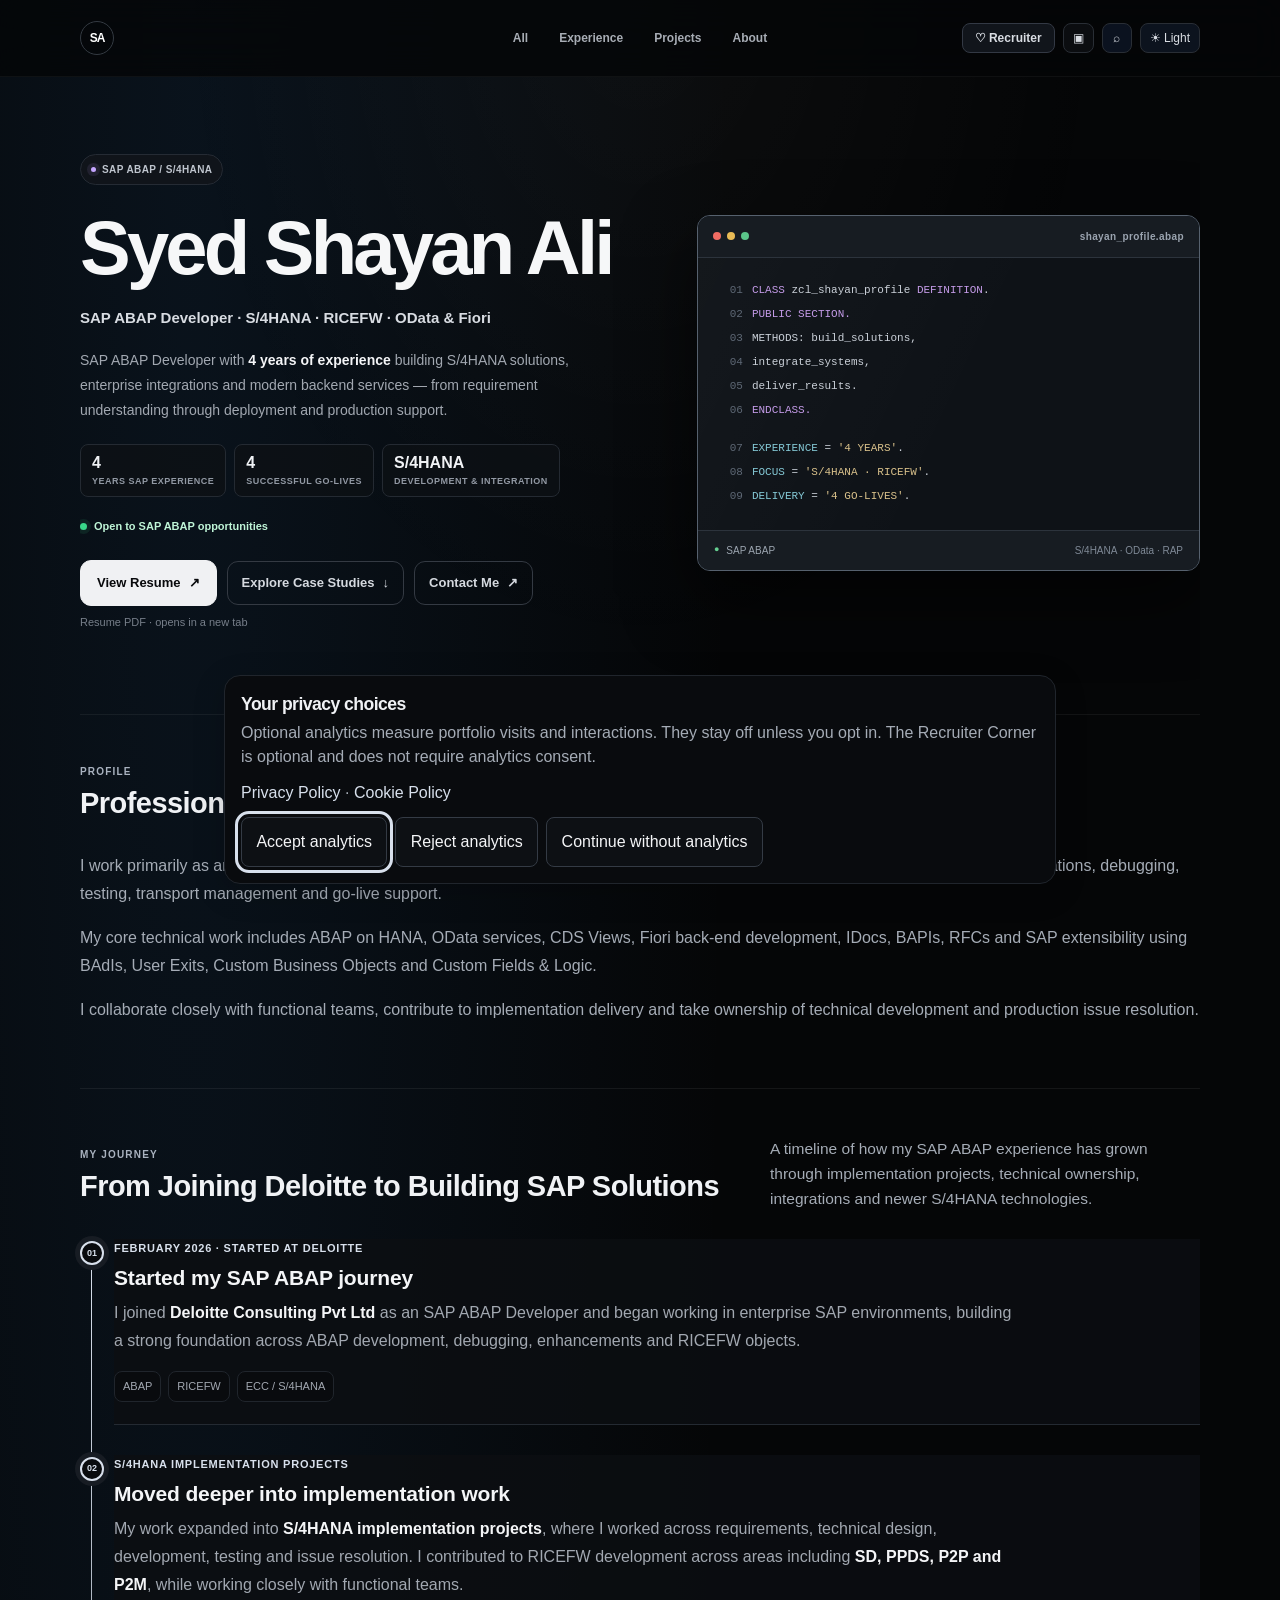
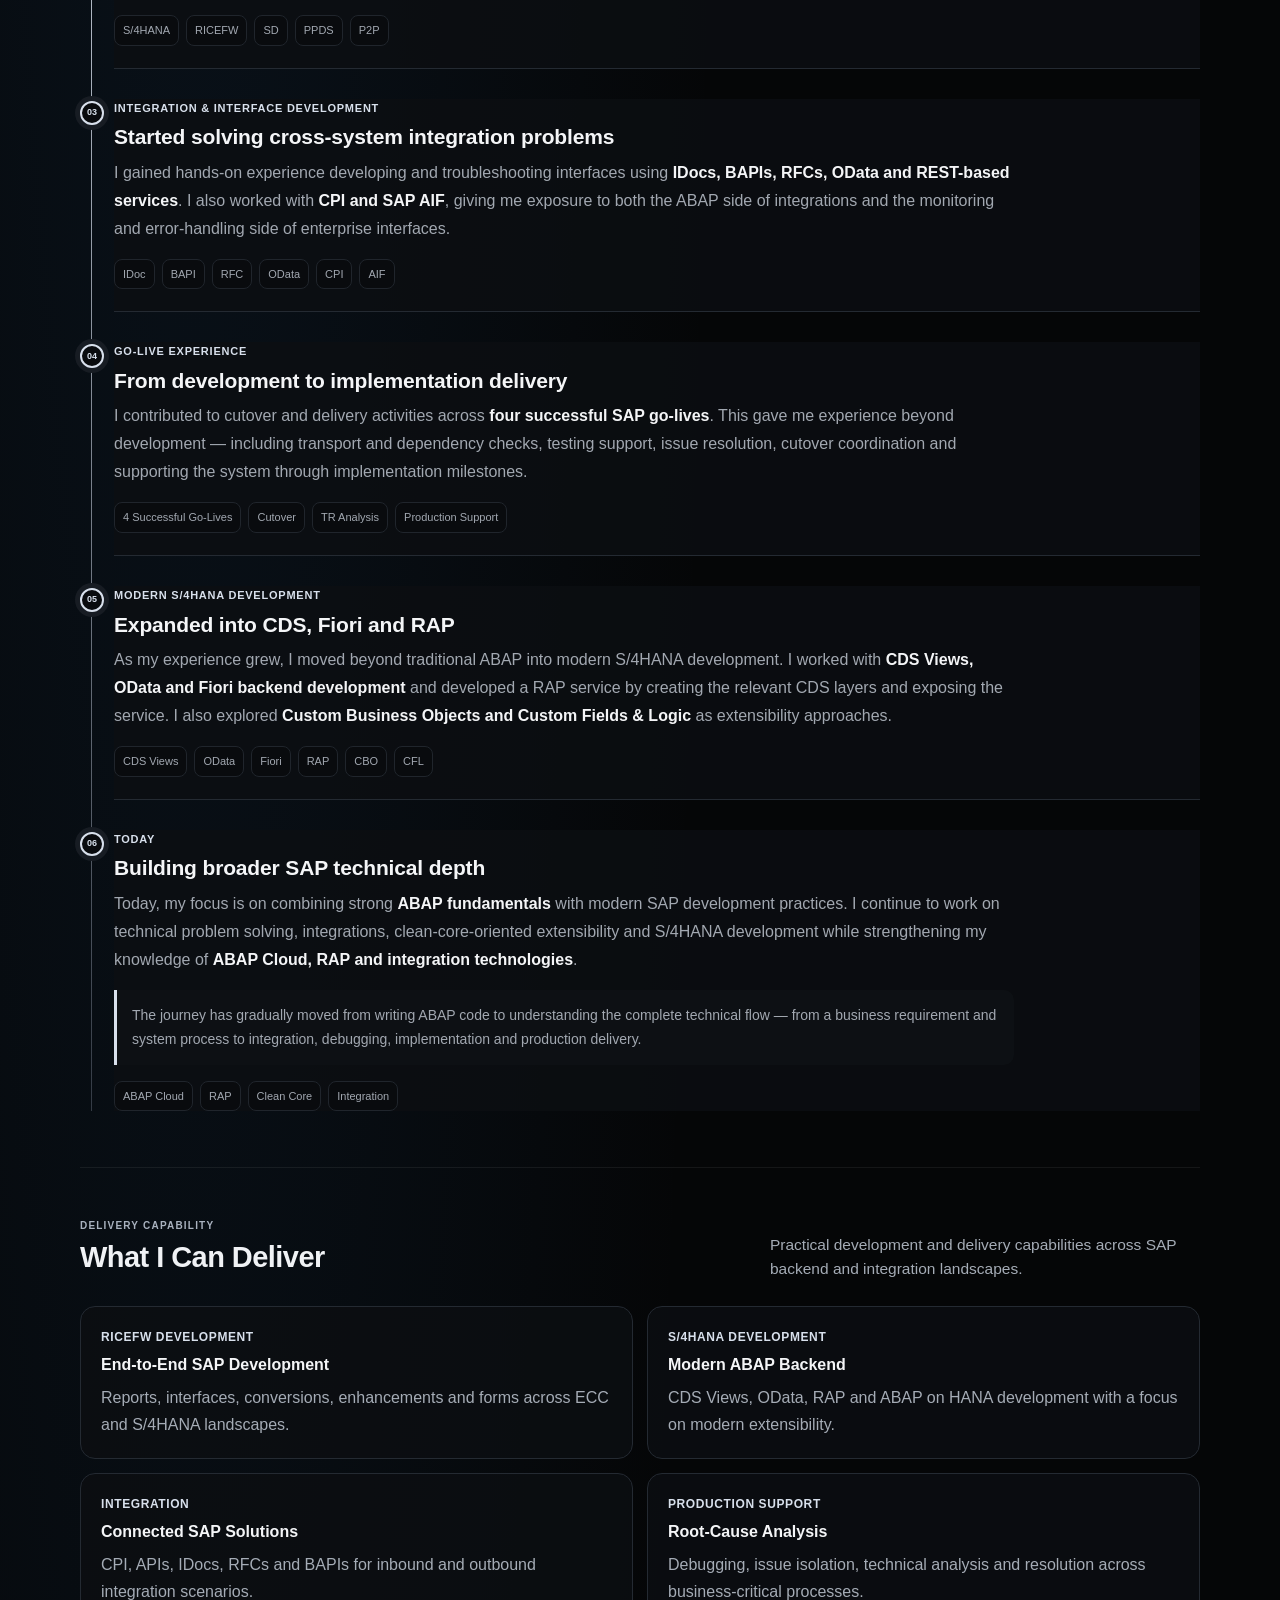
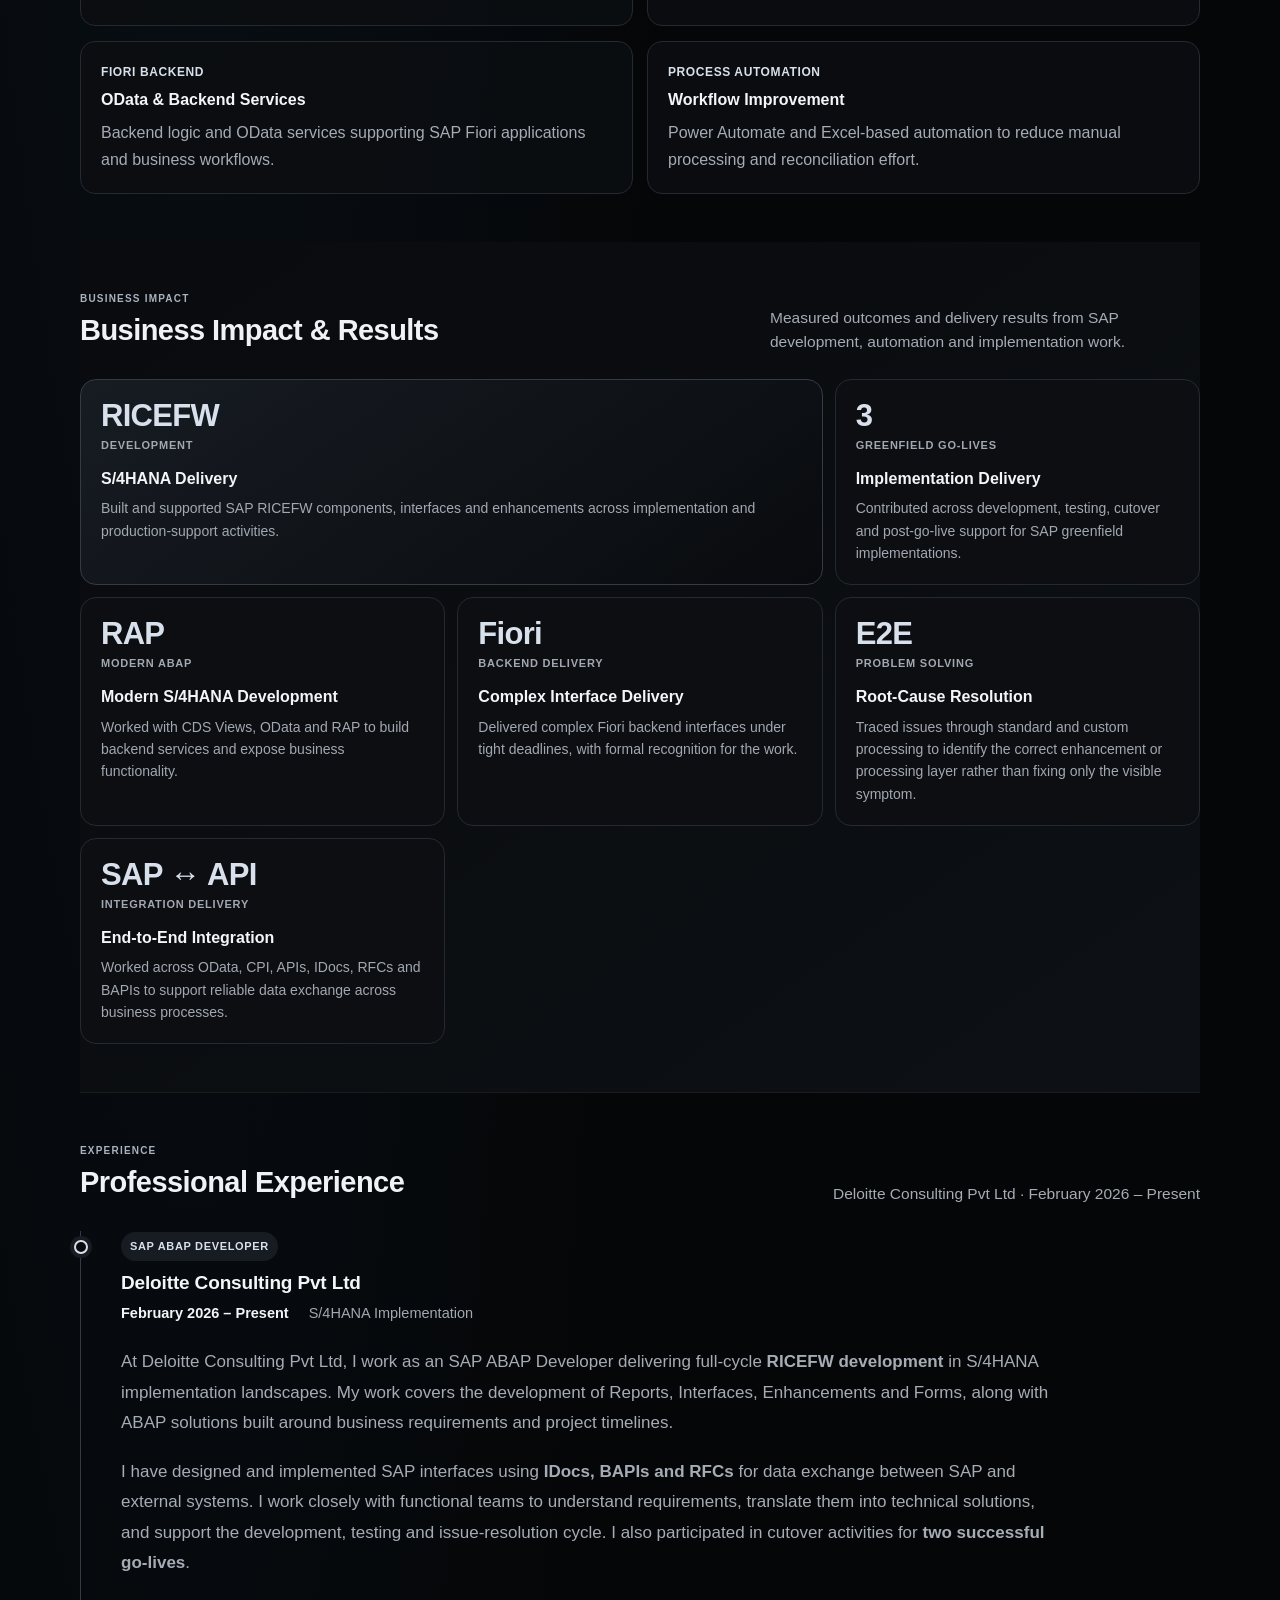
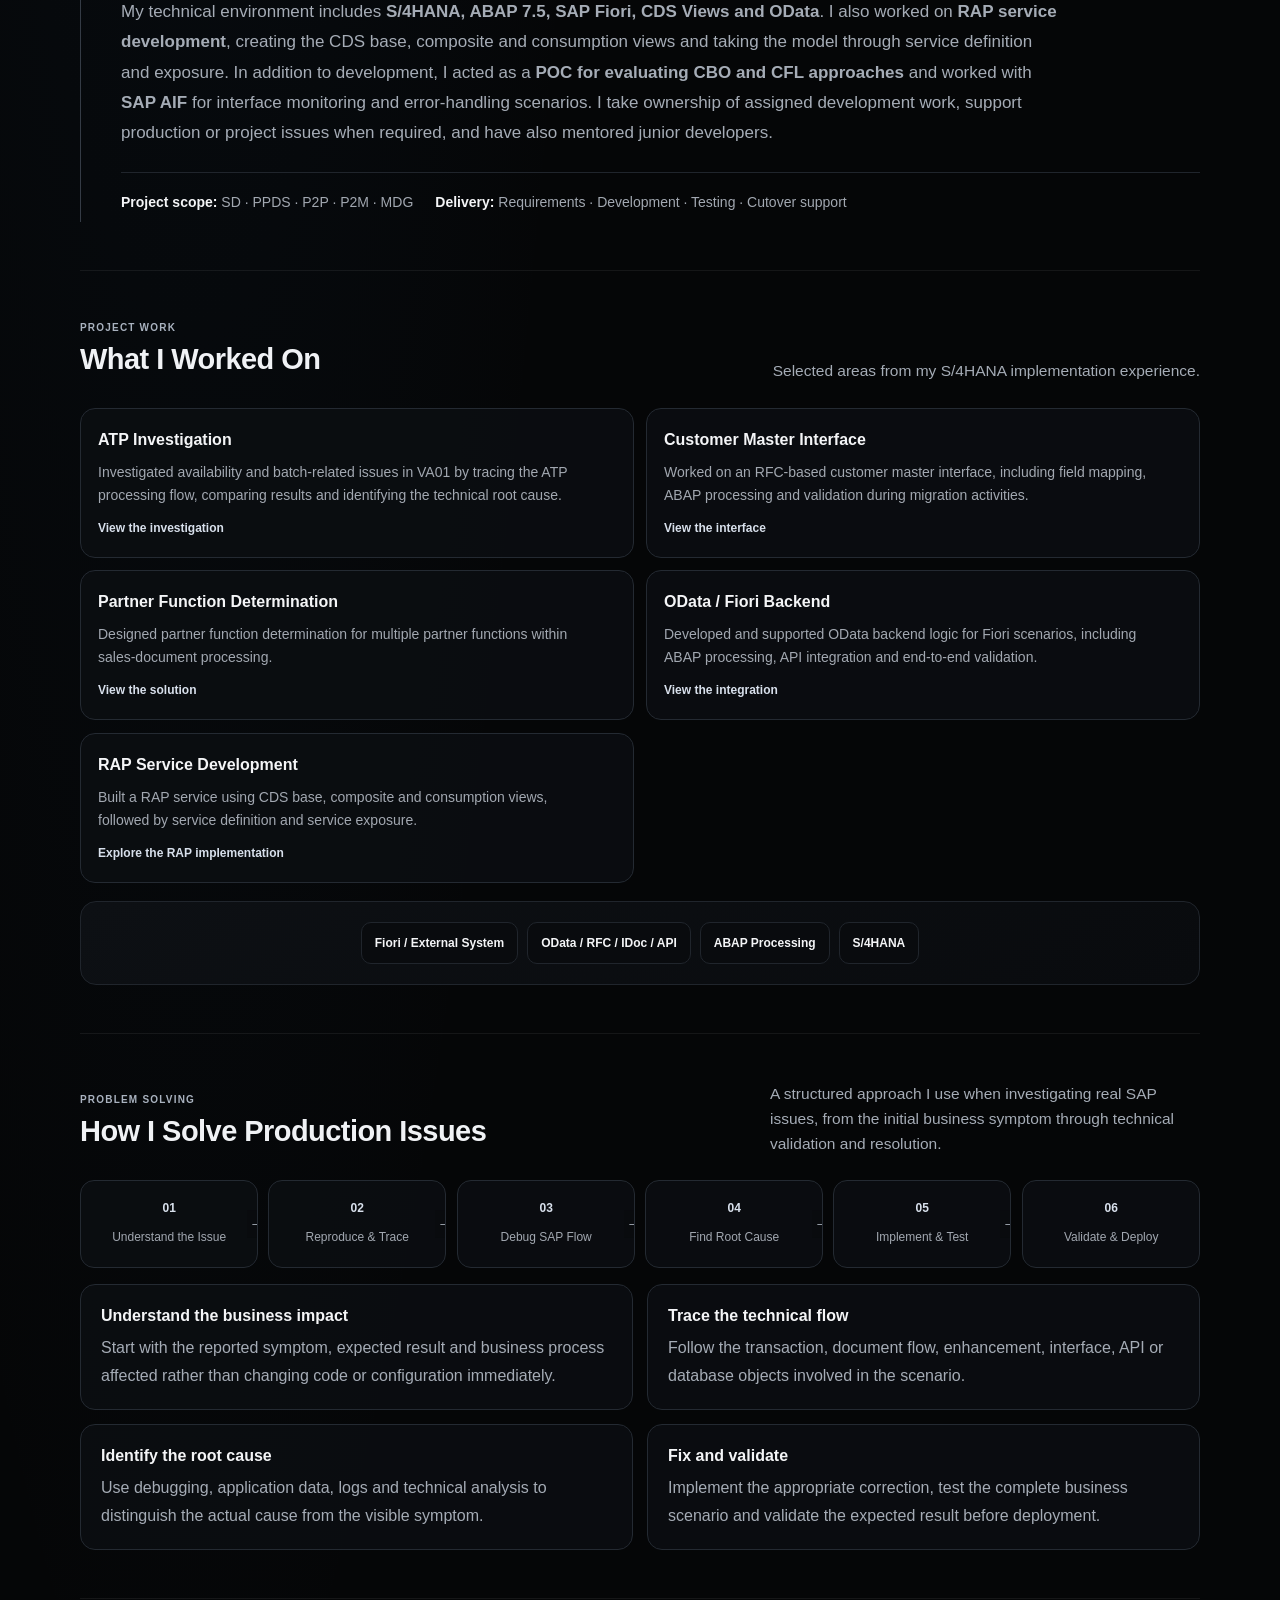
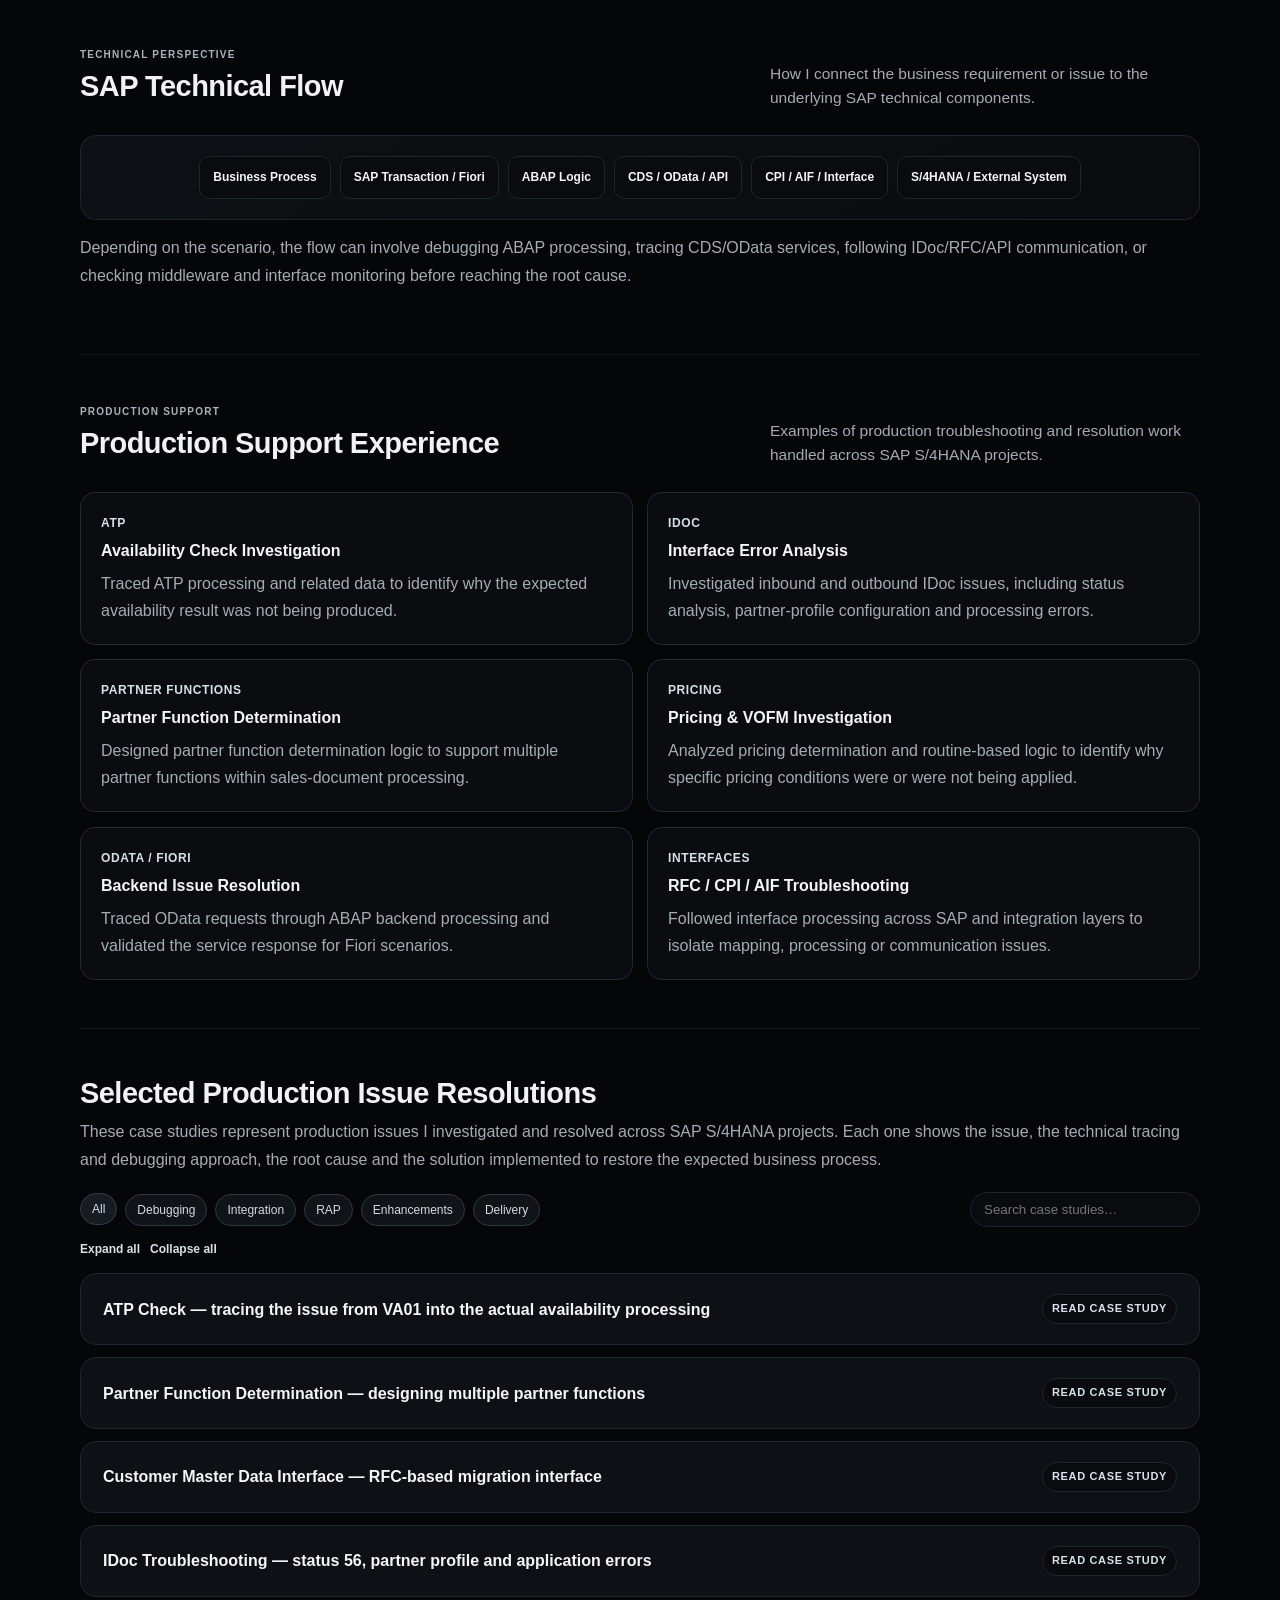
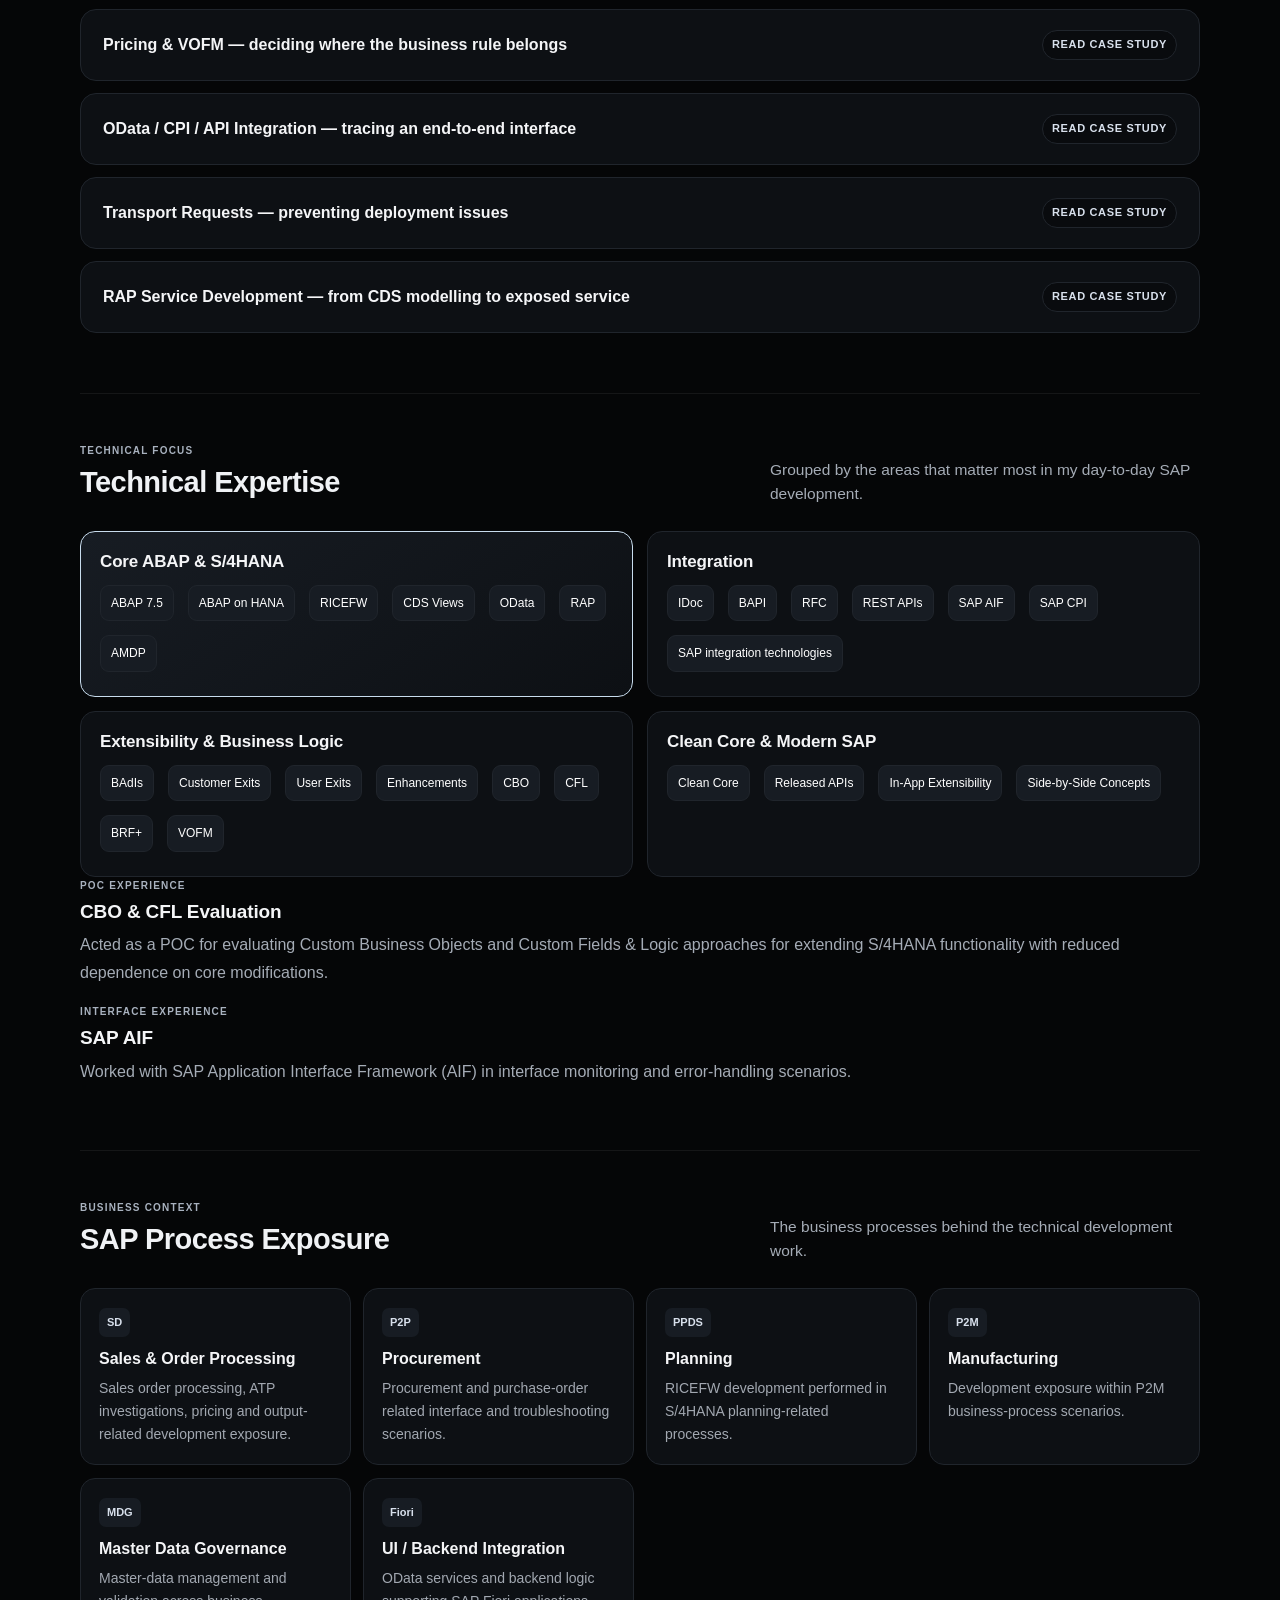
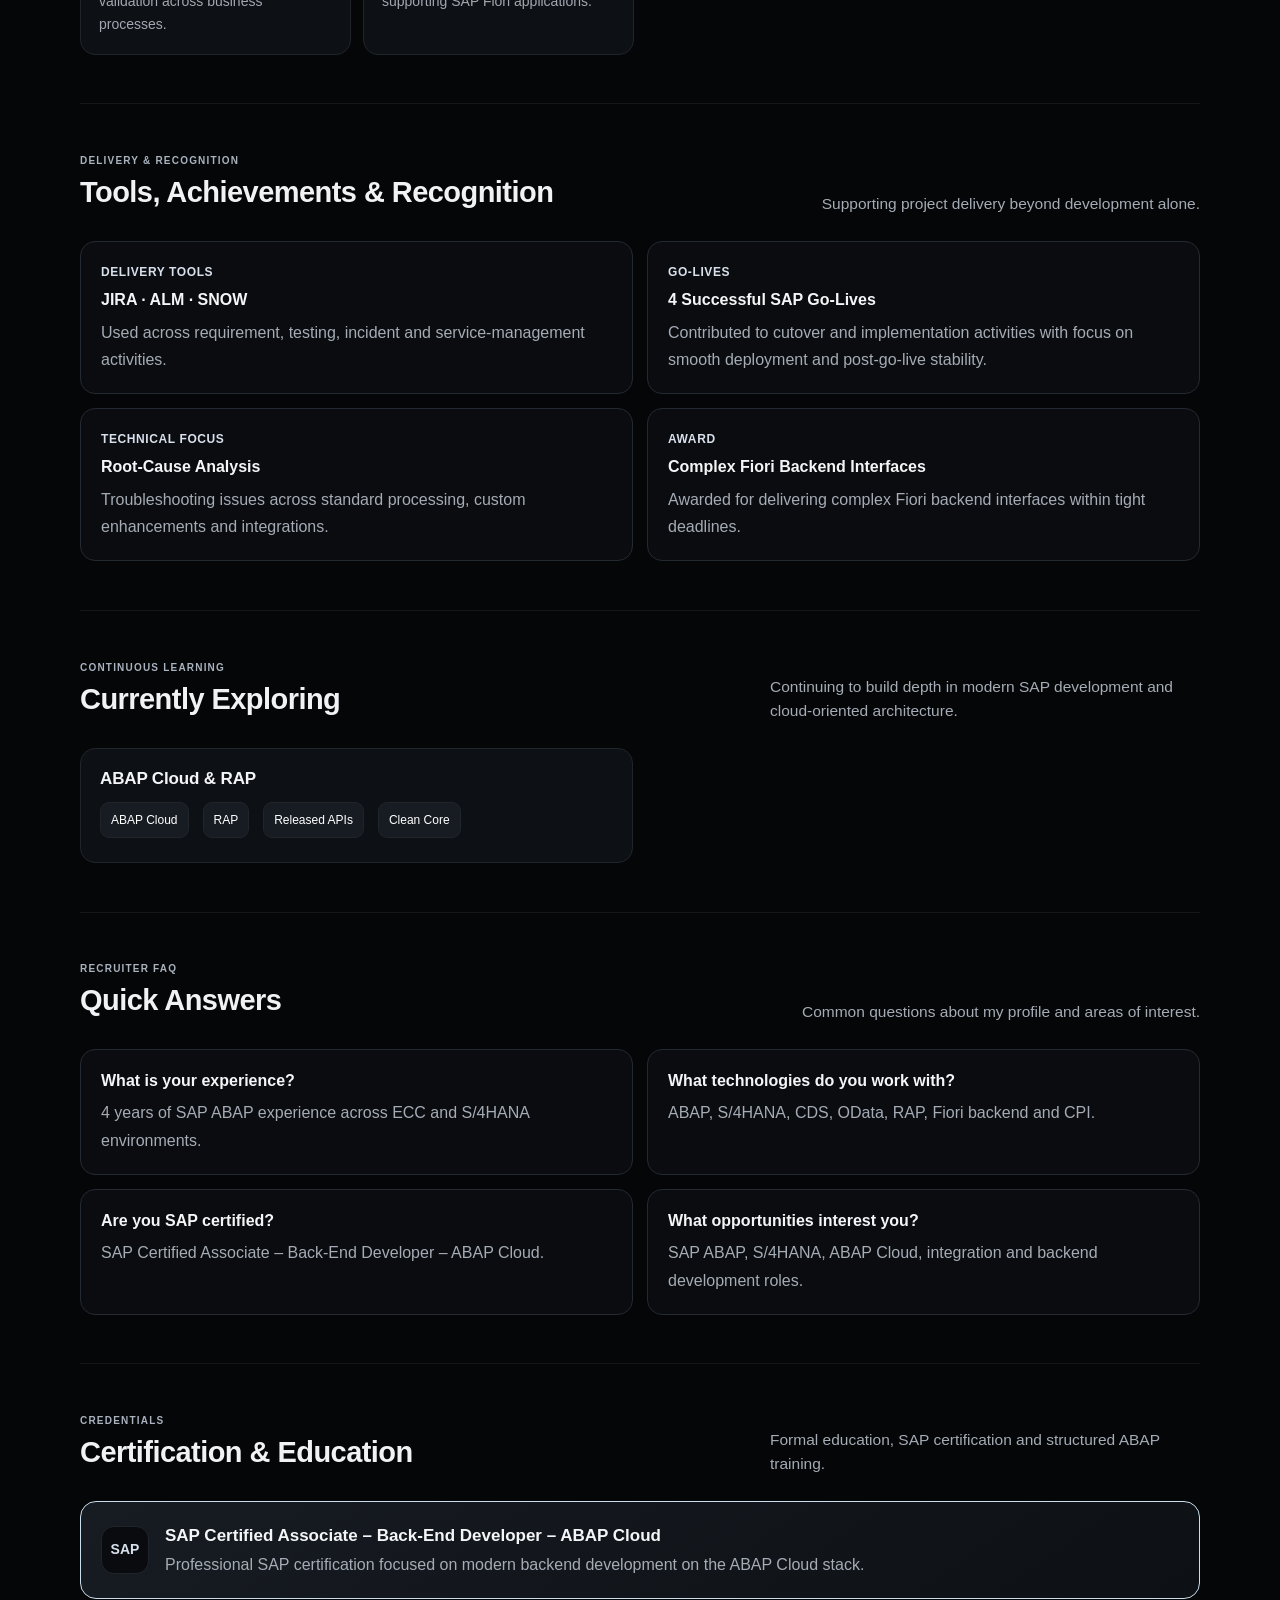
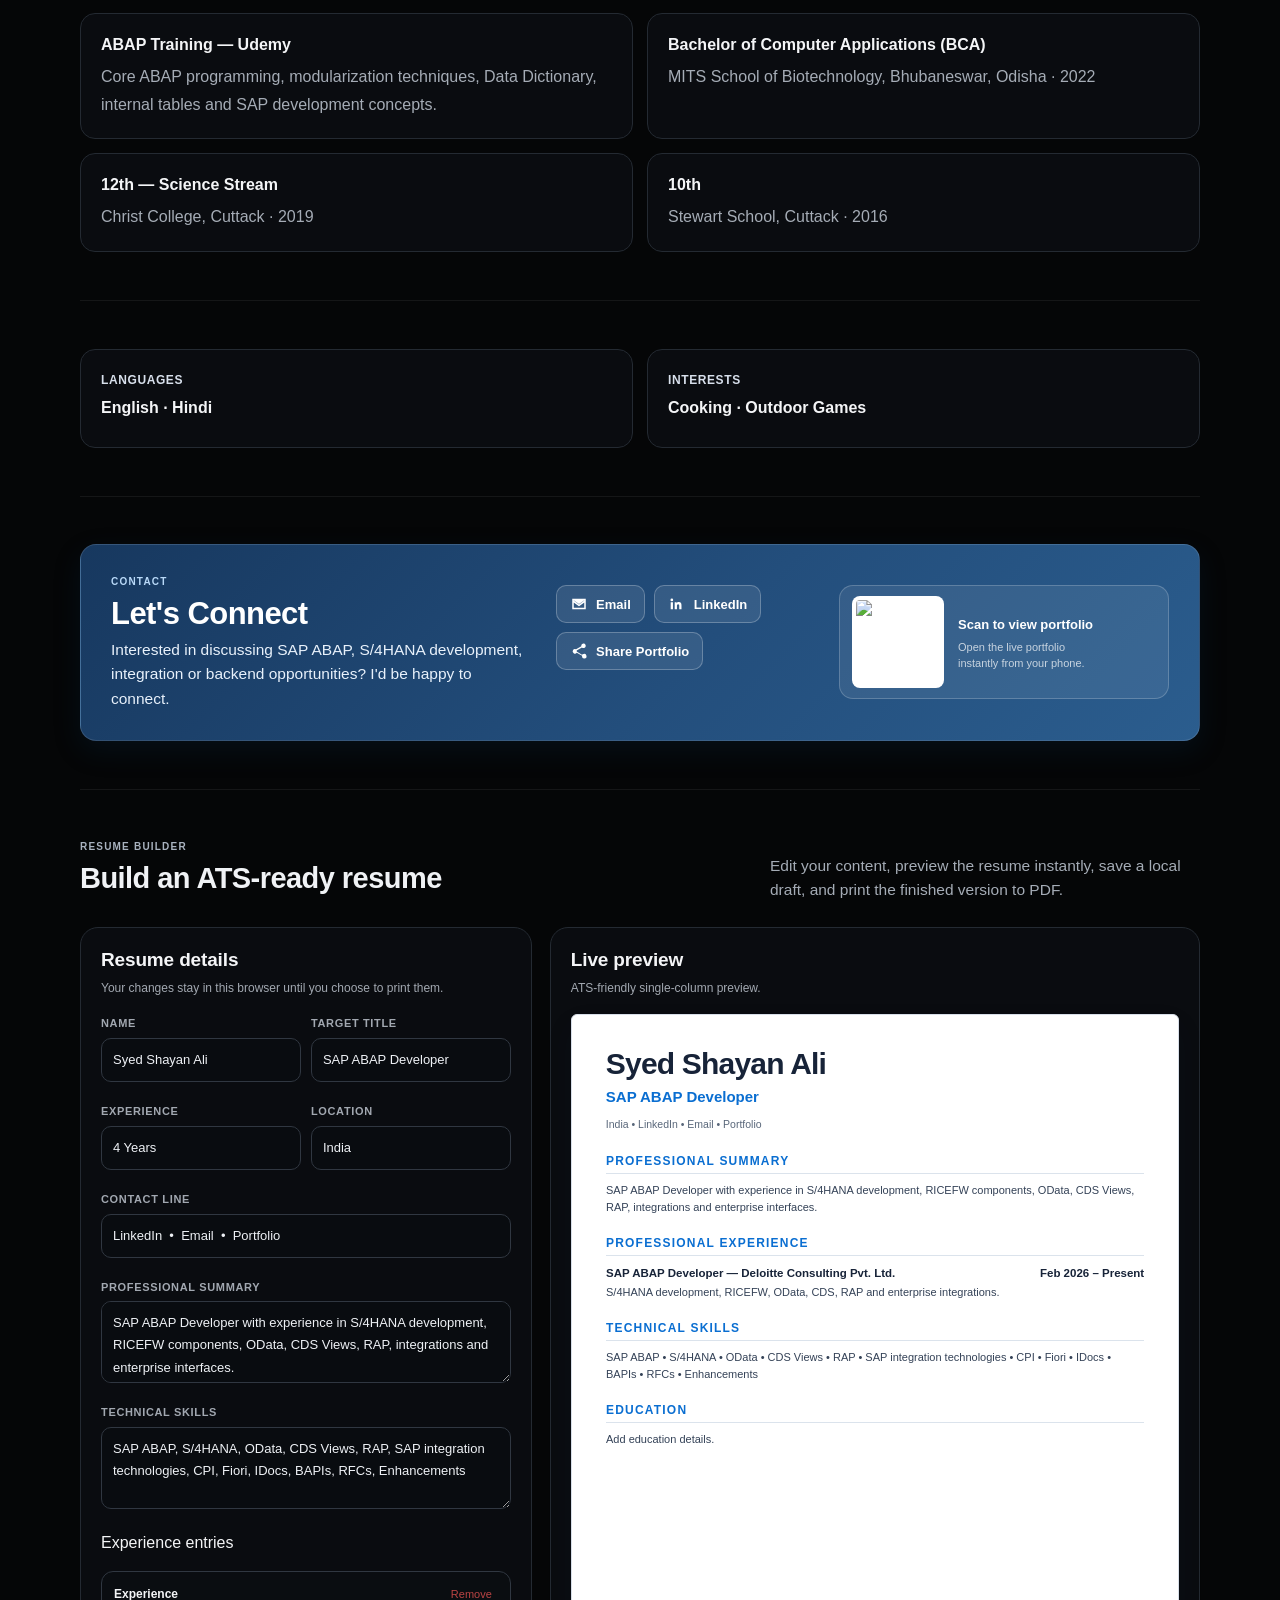
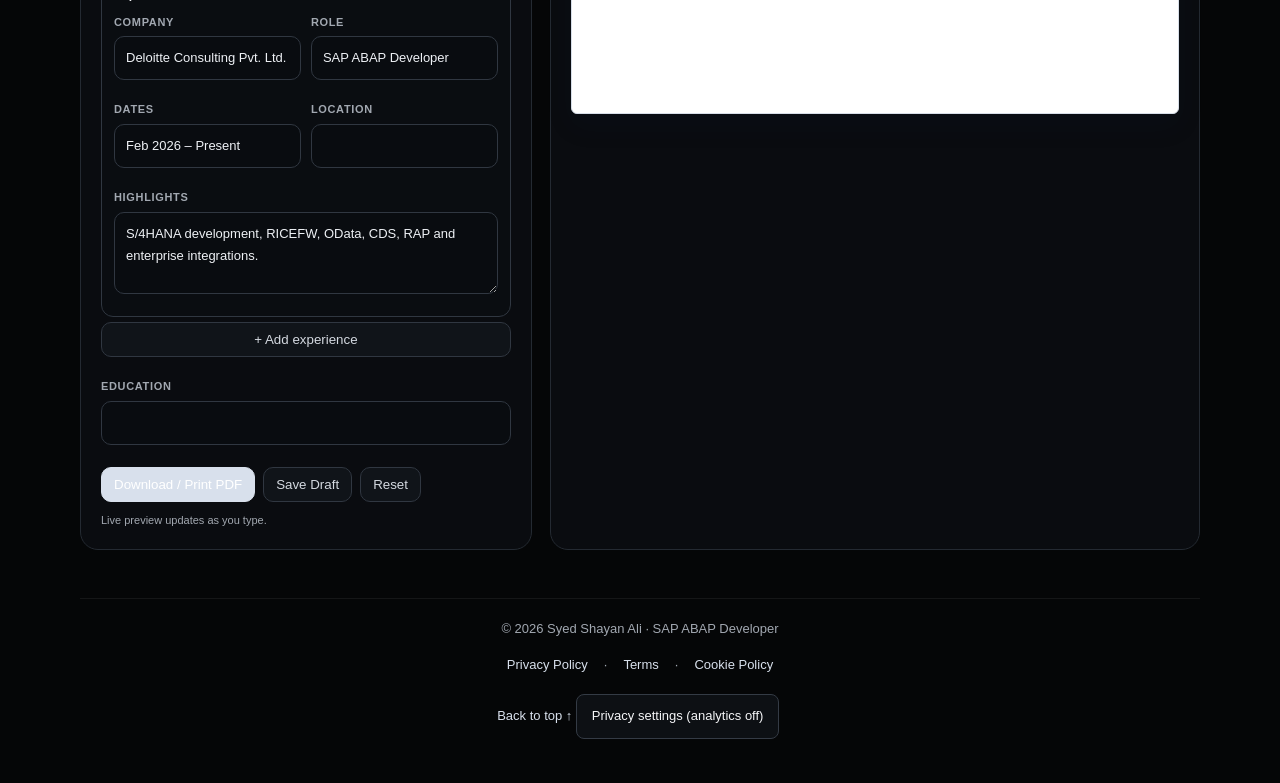
==== commit 553efd23: "Clean duplicate portfolio sections and streamline scrolling" ====
--- a/index.html
+++ b/index.html
@@ -26,8 +26,8 @@
   --accent-soft:#142d49;--border:#26384e;--border-strong:#38516e;
   --shadow:0 18px 42px rgba(0,0,0,.28);--shadow-soft:0 8px 22px rgba(0,0,0,.22);--nav-bg:rgba(9,17,29,.86)
 }
-*{box-sizing:border-box;scroll-behavior:smooth}
-html{scroll-padding-top:84px}
+*{box-sizing:border-box}
+html{scroll-padding-top:84px;scroll-behavior:smooth}
 body{margin:0;font-family:ui-sans-serif,-apple-system,BlinkMacSystemFont,"Segoe UI",Roboto,Arial,sans-serif;background:var(--bg);color:var(--text);line-height:1.7;font-size:16px;-webkit-font-smoothing:antialiased;text-rendering:optimizeLegibility;transition:background .25s,color .25s}
 a{color:var(--accent);text-decoration:none}.container{width:min(1140px,calc(100% - 32px));margin:auto}
 .scroll-progress{position:fixed;top:0;left:0;height:3px;width:0;background:linear-gradient(90deg,var(--accent),#7ebcff);z-index:50;transition:width .08s linear}
@@ -45,7 +45,7 @@
 .contacts{display:flex;flex-wrap:wrap;gap:9px}.top-contact{margin-top:4px}.top-contact>span{display:block;margin-bottom:8px;font-size:11px;font-weight:850;letter-spacing:.1em;text-transform:uppercase;color:var(--accent)}.top-contact .contacts a{font-weight:650}.contacts a,.quick-nav a{border:1px solid var(--border);background:var(--surface-2);padding:9px 13px;border-radius:10px;font-size:13px;transition:transform .18s,border-color .18s,box-shadow .18s}.contacts a:hover,.quick-nav a:hover{transform:translateY(-2px);border-color:var(--border-strong);box-shadow:var(--shadow-soft)}
 .quick-nav{display:flex;flex-wrap:wrap;gap:8px;margin-top:18px}.quick-nav a{color:var(--muted)}
 section{padding:36px 38px;margin-bottom:20px}.section-head{display:flex;justify-content:space-between;align-items:flex-end;gap:28px;margin-bottom:22px}.section-head>div{min-width:0}.section-head .intro{max-width:430px}.intro{margin:0;color:var(--muted);font-size:15.5px;line-height:1.6}.section-kicker{font-size:11px;font-weight:800;letter-spacing:.12em;text-transform:uppercase;color:var(--accent);margin-bottom:6px}
-.reveal{opacity:0;transform:translateY(16px);transition:opacity .6s ease,transform .6s ease}.reveal.visible{opacity:1;transform:none}
+.reveal{opacity:0;transform:translateY(10px);transition:opacity .32s ease,transform .32s ease}.reveal.visible{opacity:1;transform:none}
 .metrics{display:grid;grid-template-columns:repeat(4,1fr);gap:12px;margin:22px 0 0}.metric{padding:19px 16px;background:linear-gradient(145deg,var(--surface-2),var(--surface));border:1px solid var(--border);border-radius:15px;position:relative;overflow:hidden}.metric:after{content:"";position:absolute;width:70px;height:70px;border-radius:50%;right:-30px;top:-30px;background:rgba(10,110,209,.07)}.number{display:block;font-size:30px;font-weight:850;line-height:1;color:var(--accent)}.label{display:block;margin-top:6px;color:var(--muted);font-size:12px;line-height:1.4}
 .grid{display:grid;grid-template-columns:repeat(2,minmax(0,1fr));gap:14px}.card{background:var(--surface-2);border:1px solid var(--border);border-radius:15px;padding:20px;transition:transform .2s,border-color .2s,box-shadow .2s}.card:hover{transform:translateY(-3px);border-color:var(--border-strong);box-shadow:var(--shadow-soft)}.card strong{display:block;margin-bottom:7px;font-size:16px;line-height:1.4}.card .accent-line{font-size:12px;color:var(--accent);font-weight:800;text-transform:uppercase;letter-spacing:.05em;margin-bottom:7px}
 ul{margin:12px 0;padding-left:23px}li{margin-bottom:10px}li::marker{color:var(--accent)}p{margin:0 0 16px;font-size:16px;line-height:1.75}.muted{color:var(--muted)}
@@ -328,9 +328,9 @@
 </aside>
 </div></header>
 <section class="reveal" id="about"><div class="section-head"><div><div class="section-kicker">Profile</div><h2>Professional Summary</h2></div></div><p>I work primarily as an SAP ABAP Developer across ECC and S/4HANA environments, with experience delivering RICEFW objects, integrations, debugging, testing, transport management and go-live support.</p><p>My core technical work includes ABAP on HANA, OData services, CDS Views, Fiori back-end development, IDocs, BAPIs, RFCs and SAP extensibility using BAdIs, User Exits, Custom Business Objects and Custom Fields &amp; Logic.</p><p>I collaborate closely with functional teams, contribute to implementation delivery and take ownership of technical development and production issue resolution.</p></section>
-<section class="reveal"><div class="section-head"><div><div class="section-kicker">Recruiter Snapshot</div><h2>Profile at a Glance</h2></div><p class="intro">A quick overview of my SAP development experience and core capabilities.</p></div><div class="metrics"><div class="metric"><span class="number">4</span><span class="label">Years SAP ABAP Experience</span></div><div class="metric"><span class="number">4</span><span class="label">Successful Go-Lives</span></div><div class="metric"><span class="number">RICEFW</span><span class="label">Development &amp; Enhancements</span></div><div class="metric"><span class="number">OData</span><span class="label">Enterprise Interfaces</span></div></div><div class="pill-row" style="margin-top:15px"><span class="pill">S/4HANA</span><span class="pill">ABAP Cloud</span><span class="pill">RICEFW</span><span class="pill">OData</span><span class="pill">CDS Views</span><span class="pill">RAP</span><span class="pill">SAP Integrations</span></div></section>
-
-<section class="reveal"><div class="section-head"><div><div class="section-kicker">Career Highlights</div><h2>Key Highlights</h2></div></div><div class="metrics"><div class="metric"><span class="number">4</span><span class="label">Years SAP ABAP Experience</span></div><div class="metric"><span class="number">4</span><span class="label">Successful Go-Lives</span></div><div class="metric"><span class="number">RICEFW</span><span class="label">Development &amp; Enhancements</span></div><div class="metric"><span class="number">ABAP</span><span class="label">Cloud Back-End Developer Certification</span></div></div></section>
+
+
+
 <section class="reveal" id="journey">
 <div class="section-head">
 <div><div class="section-kicker">My Journey</div><h2>From Joining Deloitte to Building SAP Solutions</h2></div>
@@ -372,7 +372,7 @@
 <div class="journey-content">
 <div class="journey-date">Go-Live Experience</div>
 <h3>From development to implementation delivery</h3>
-<p>I participated in cutover and delivery activities for <strong>two successful SAP go-lives</strong>. This gave me experience beyond development — including transport and dependency checks, testing support, issue resolution, cutover coordination and supporting the system through implementation milestones.</p>
+<p>I contributed to cutover and delivery activities across <strong>four successful SAP go-lives</strong>. This gave me experience beyond development — including transport and dependency checks, testing support, issue resolution, cutover coordination and supporting the system through implementation milestones.</p>
 <div class="journey-tags"><span>4 Successful Go-Lives</span><span>Cutover</span><span>TR Analysis</span><span>Production Support</span></div>
 </div>
 </div>
@@ -702,7 +702,7 @@
 <details class="case-study" data-category="rap integration" data-title="RAP service development from CDS base view through service exposure" id="cs-rap"><summary><span>RAP Service Development — from CDS modelling to exposed service</span><span class="case-read">Read case study</span></summary><div class="case-body"><p>I worked through the <strong>RAP development flow</strong> by modelling the required data in layers and then connecting those layers to the service layer. The approach kept the underlying data model, reusable composition and service-facing model clearly separated.</p><h4>1. Created the CDS base view</h4><p>I started with the <strong>base CDS view</strong> around the required business data and fields. This provided the foundation for the rest of the RAP model.</p><div class="flow"><span class="flow-step">CDS Base View</span><span class="flow-arrow">→</span><span class="flow-step">Business Data Model</span></div><h4>2. Built the composite view</h4><p>From the base layer, I created the <strong>composite view</strong> to bring together the required data and relationships for the business scenario.</p><div class="flow"><span class="flow-step">Base View</span><span class="flow-arrow">→</span><span class="flow-step">Composite View</span><span class="flow-arrow">→</span><span class="flow-step">Combined Business Data</span></div><h4>3. Created the consumption view</h4><p>I then created the <strong>consumption view</strong> for the service or application-facing requirement, keeping the consumption model separate from the lower-level data model.</p><div class="flow"><span class="flow-step">Composite View</span><span class="flow-arrow">→</span><span class="flow-step">Consumption View</span><span class="flow-arrow">→</span><span class="flow-step">Service-facing Model</span></div><h4>4. Completed the RAP service setup</h4><p>After the CDS layers were prepared, I worked through the RAP service configuration to connect the model to the service layer, including the <strong>service definition and service exposure</strong>.</p><div class="flow"><span class="flow-step">Base</span><span class="flow-arrow">→</span><span class="flow-step">Composite</span><span class="flow-arrow">→</span><span class="flow-step">Consumption</span><span class="flow-arrow">→</span><span class="flow-step">Service Definition</span><span class="flow-arrow">→</span><span class="flow-step">Service Exposure</span></div><h4>5. Validated the end-to-end result</h4><p>I validated the exposed service against the expected data and traced issues back through the CDS layers when the result was not as expected, rather than changing the service layer blindly.</p><h4>Key technical takeaway</h4><p>The work gave me hands-on exposure to the RAP layering approach: <strong>base view → composite view → consumption view → service definition → service exposure</strong>, with validation performed across the complete flow.</p></div></details><div class="empty-state" id="emptyState">No case study matches your search. Try another keyword or select “All”.</div>
 </section>
 <section class="reveal" id="skills"><div class="section-head"><div><div class="section-kicker">Technical Focus</div><h2>Technical Expertise</h2></div><p class="intro">Grouped by the areas that matter most in my day-to-day SAP development.</p></div><div class="grid"><div class="skill-group primary"><h3>Core ABAP &amp; S/4HANA</h3><div class="pill-row"><span class="pill">ABAP 7.5</span><span class="pill">ABAP on HANA</span><span class="pill">RICEFW</span><span class="pill">CDS Views</span><span class="pill">OData</span><span class="pill">RAP</span><span class="pill">AMDP</span></div></div><div class="skill-group"><h3>Integration</h3><div class="pill-row"><span class="pill">IDoc</span><span class="pill">BAPI</span><span class="pill">RFC</span><span class="pill">REST APIs</span><span class="pill">SAP AIF</span><span class="pill">SAP CPI</span><span class="pill">SAP integration technologies</span></div></div><div class="skill-group"><h3>Extensibility &amp; Business Logic</h3><div class="pill-row"><span class="pill">BAdIs</span><span class="pill">Customer Exits</span><span class="pill">User Exits</span><span class="pill">Enhancements</span><span class="pill">CBO</span><span class="pill">CFL</span><span class="pill">BRF+</span><span class="pill">VOFM</span></div></div><div class="skill-group"><h3>Clean Core &amp; Modern SAP</h3><div class="pill-row"><span class="pill">Clean Core</span><span class="pill">Released APIs</span><span class="pill">In-App Extensibility</span><span class="pill">Side-by-Side Concepts</span></div></div></div><div class="highlight-grid"><div class="highlight-panel"><div class="section-kicker">POC Experience</div><h3>CBO &amp; CFL Evaluation</h3><p class="muted">Acted as a POC for evaluating Custom Business Objects and Custom Fields &amp; Logic approaches for extending S/4HANA functionality with reduced dependence on core modifications.</p></div><div class="highlight-panel"><div class="section-kicker">Interface Experience</div><h3>SAP AIF</h3><p class="muted">Worked with SAP Application Interface Framework (AIF) in interface monitoring and error-handling scenarios.</p></div></div></section><section class="reveal"><div class="section-head"><div><div class="section-kicker">Business Context</div><h2>SAP Process Exposure</h2></div><p class="intro">The business processes behind the technical development work.</p></div><div class="process-grid"><div class="process-card"><span class="process-code">SD</span><strong>Sales &amp; Order Processing</strong><div class="process-detail">Sales order processing, ATP investigations, pricing and output-related development exposure.</div></div><div class="process-card"><span class="process-code">P2P</span><strong>Procurement</strong><div class="process-detail">Procurement and purchase-order related interface and troubleshooting scenarios.</div></div><div class="process-card"><span class="process-code">PPDS</span><strong>Planning</strong><div class="process-detail">RICEFW development performed in S/4HANA planning-related processes.</div></div><div class="process-card"><span class="process-code">P2M</span><strong>Manufacturing</strong><div class="process-detail">Development exposure within P2M business-process scenarios.</div></div><div class="process-card"><span class="process-code">MDG</span><strong>Master Data Governance</strong><div class="process-detail">Master-data management and validation across business processes.</div></div><div class="process-card"><span class="process-code">Fiori</span><strong>UI / Backend Integration</strong><div class="process-detail">OData services and backend logic supporting SAP Fiori applications.</div></div></div></section>
-<section class="reveal"><div class="section-head"><div><div class="section-kicker">Delivery &amp; Recognition</div><h2>Tools, Achievements &amp; Recognition</h2></div><p class="intro">Supporting project delivery beyond development alone.</p></div><div class="grid"><div class="card"><div class="accent-line">Delivery Tools</div><strong>JIRA · ALM · SNOW</strong><span class="muted">Used across requirement, testing, incident and service-management activities.</span></div><div class="card"><div class="accent-line">Go-Lives</div><strong>2 Successful SAP Go-Lives</strong><span class="muted">Contributed to cutover and implementation activities with focus on smooth deployment and post-go-live stability.</span></div><div class="card"><div class="accent-line">Technical Focus</div><strong>Root-Cause Analysis</strong><span class="muted">Troubleshooting issues across standard processing, custom enhancements and integrations.</span></div><div class="card"><div class="accent-line">Award</div><strong>Complex Fiori Backend Interfaces</strong><span class="muted">Awarded for delivering complex Fiori backend interfaces within tight deadlines.</span></div></div></section>
+<section class="reveal"><div class="section-head"><div><div class="section-kicker">Delivery &amp; Recognition</div><h2>Tools, Achievements &amp; Recognition</h2></div><p class="intro">Supporting project delivery beyond development alone.</p></div><div class="grid"><div class="card"><div class="accent-line">Delivery Tools</div><strong>JIRA · ALM · SNOW</strong><span class="muted">Used across requirement, testing, incident and service-management activities.</span></div><div class="card"><div class="accent-line">Go-Lives</div><strong>4 Successful SAP Go-Lives</strong><span class="muted">Contributed to cutover and implementation activities with focus on smooth deployment and post-go-live stability.</span></div><div class="card"><div class="accent-line">Technical Focus</div><strong>Root-Cause Analysis</strong><span class="muted">Troubleshooting issues across standard processing, custom enhancements and integrations.</span></div><div class="card"><div class="accent-line">Award</div><strong>Complex Fiori Backend Interfaces</strong><span class="muted">Awarded for delivering complex Fiori backend interfaces within tight deadlines.</span></div></div></section>
 <section class="reveal" id="learning">
 <div class="section-head"><div><div class="section-kicker">Continuous Learning</div><h2>Currently Exploring</h2></div><p class="intro">Continuing to build depth in modern SAP development and cloud-oriented architecture.</p></div>
 <div class="grid">
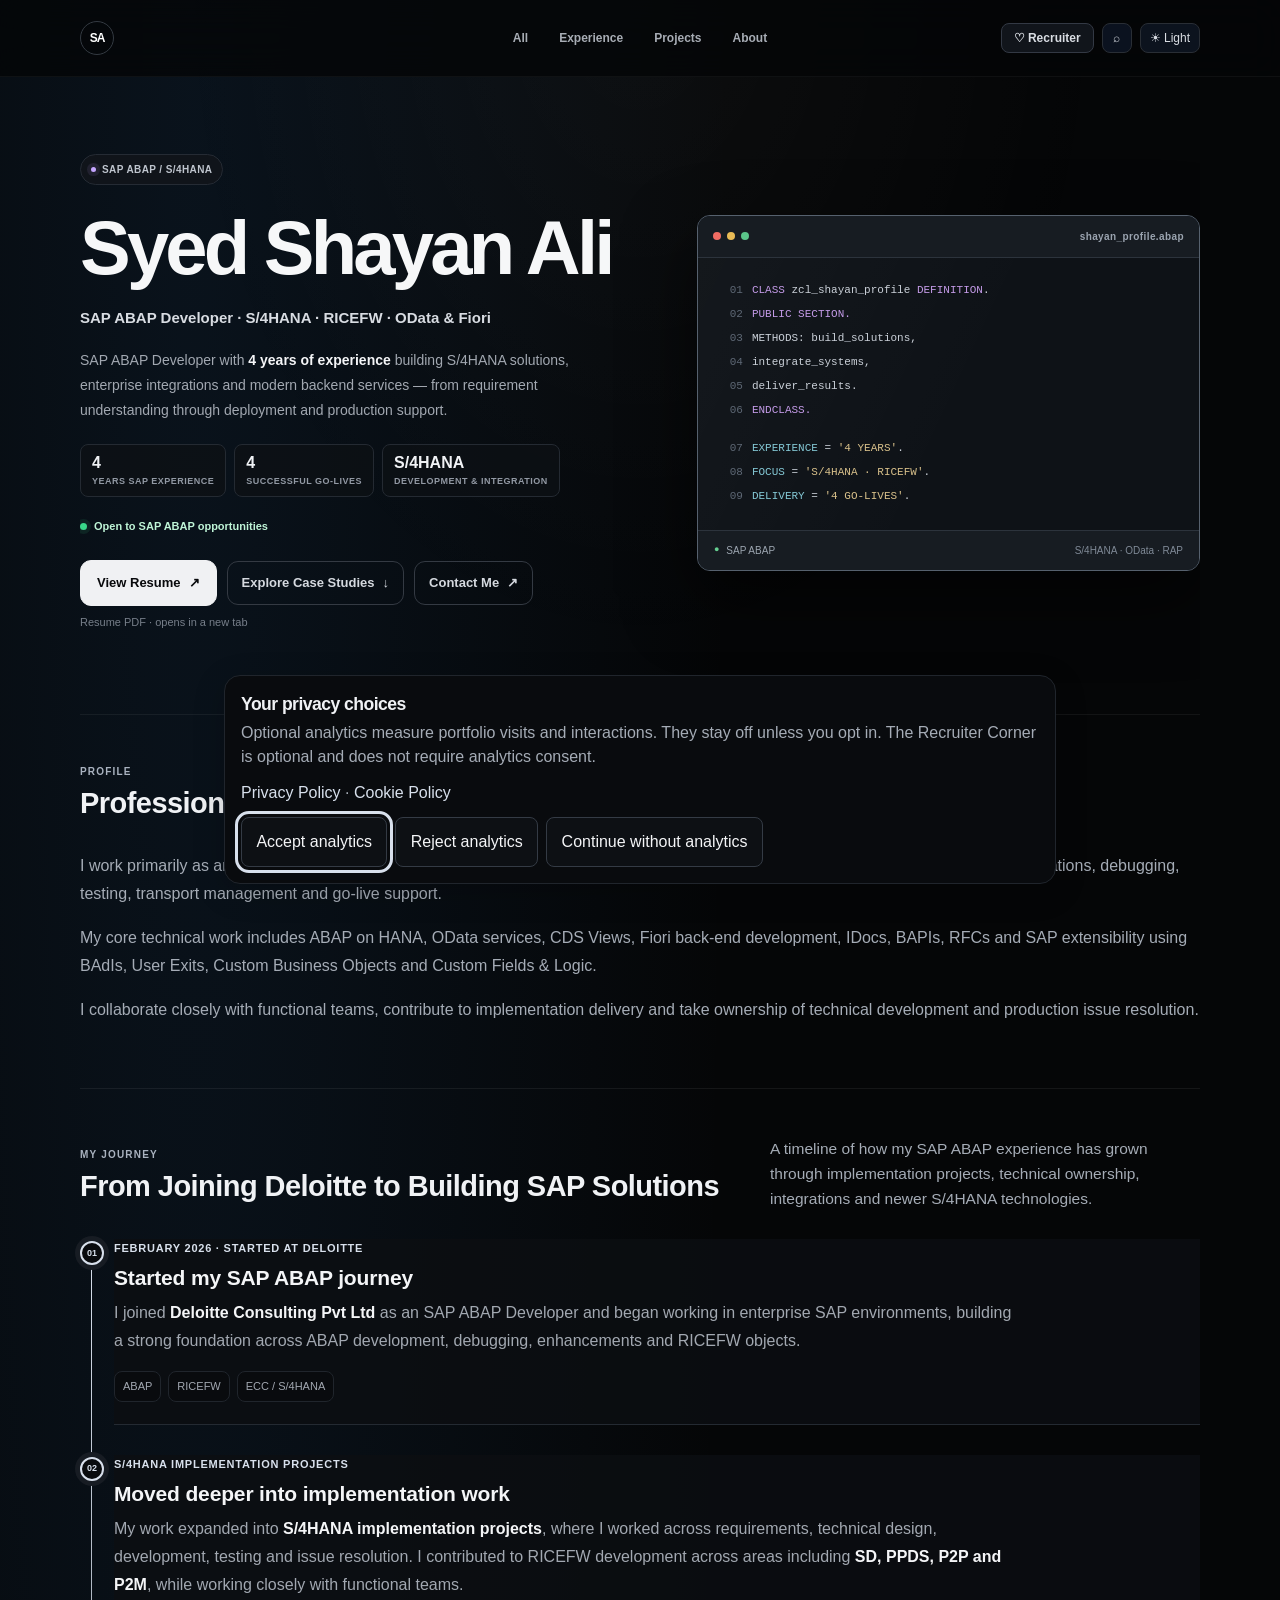
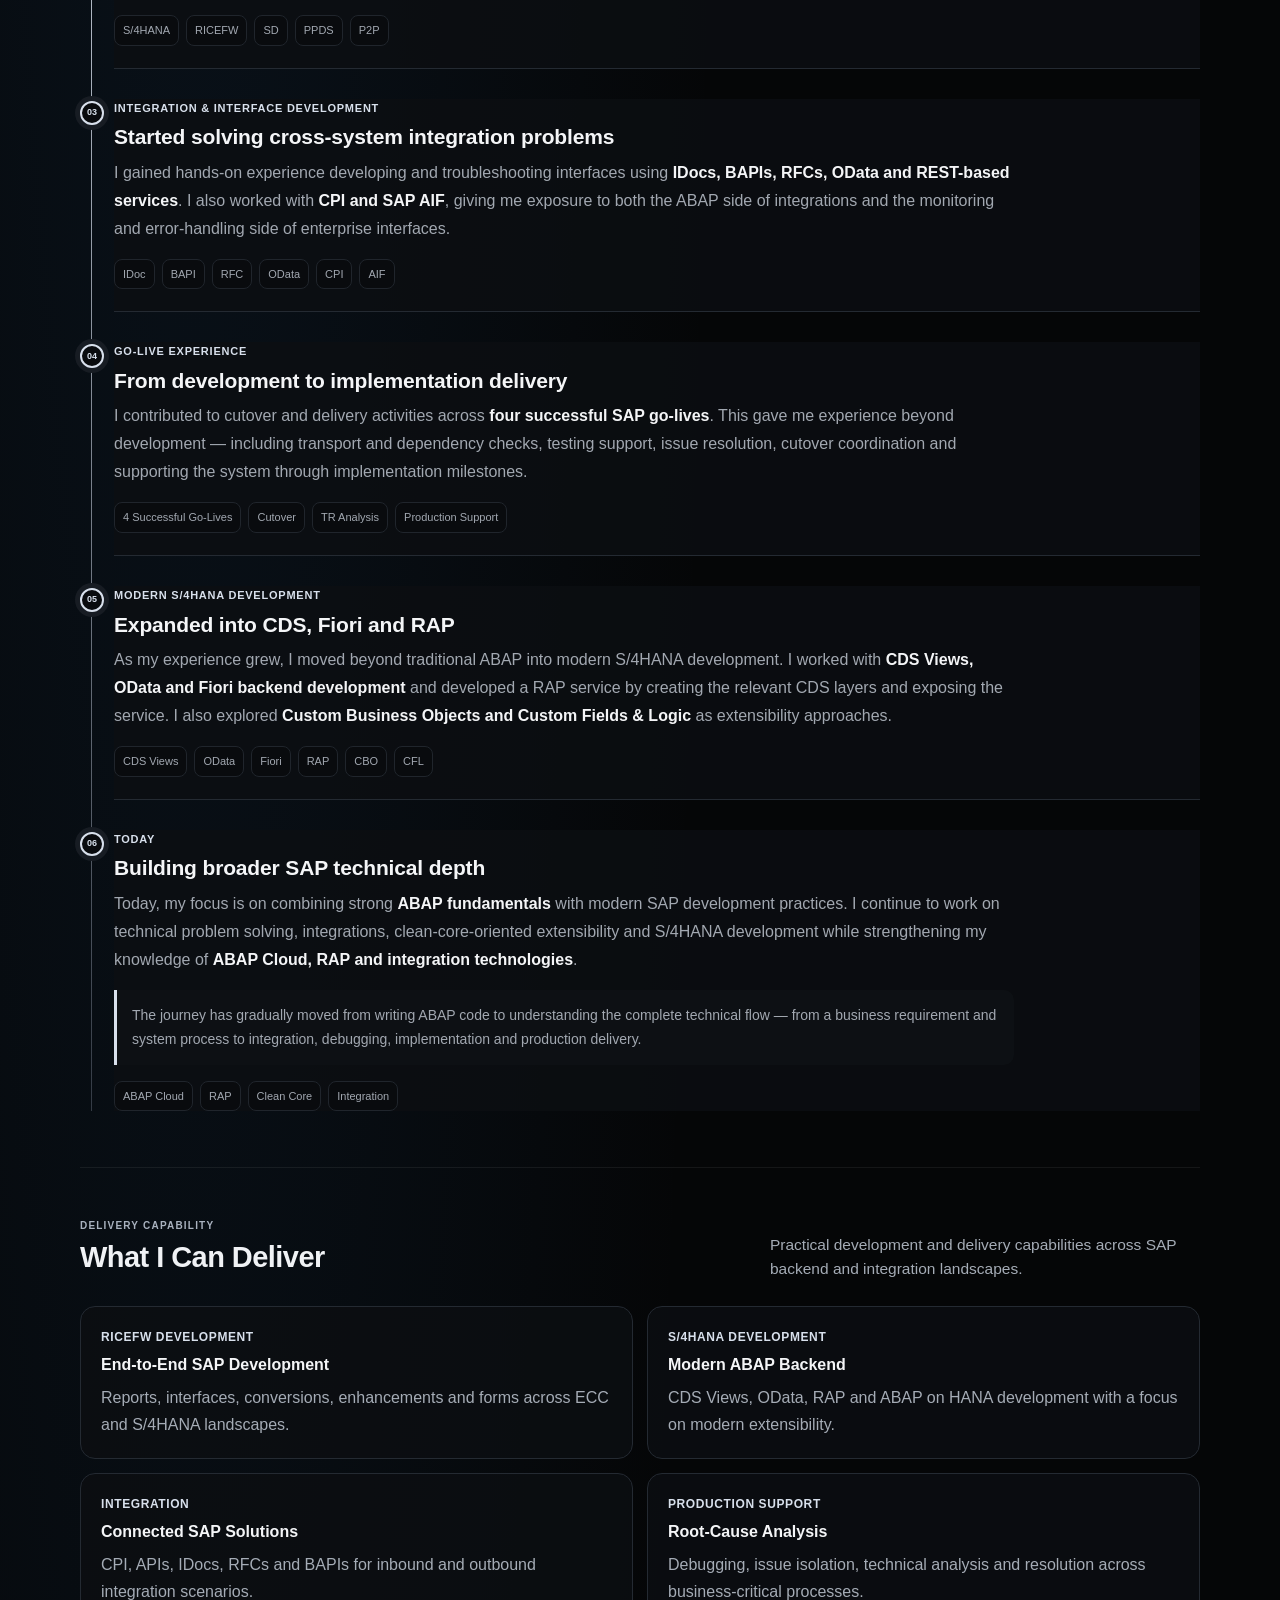
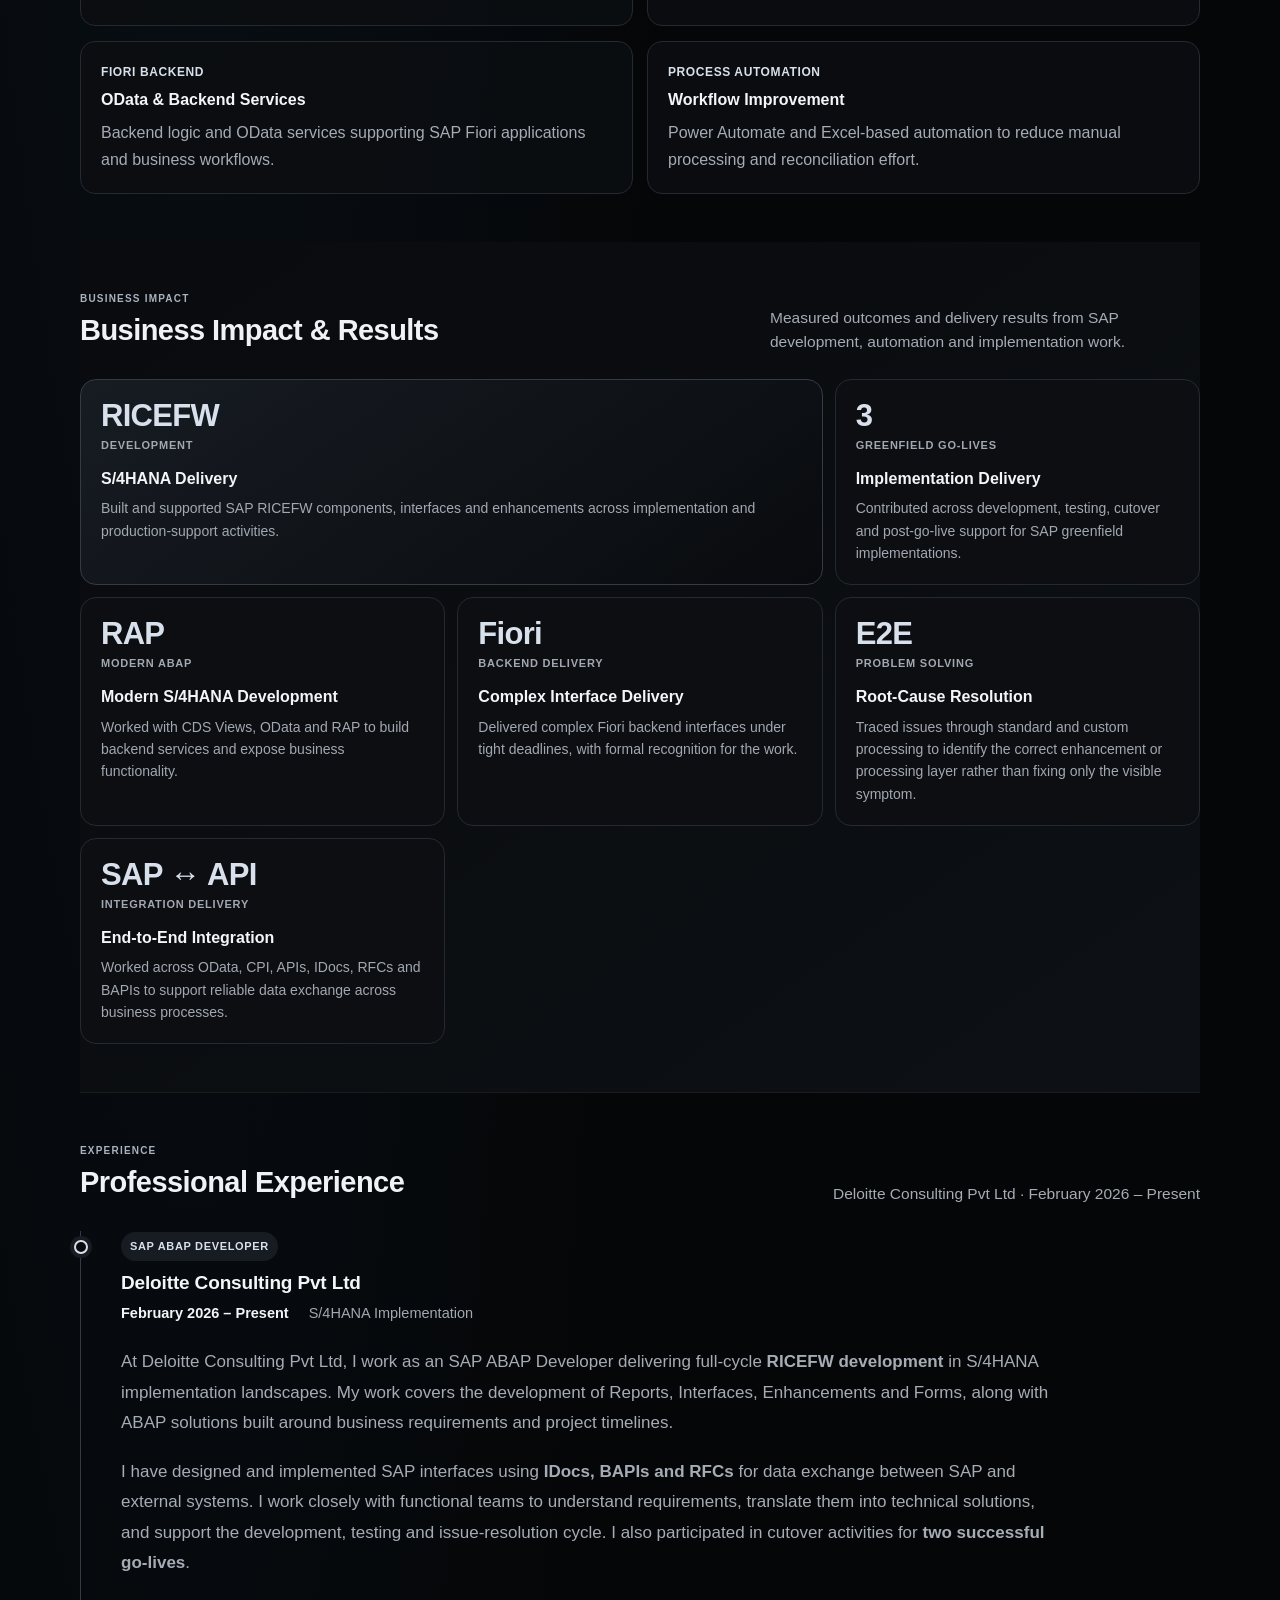
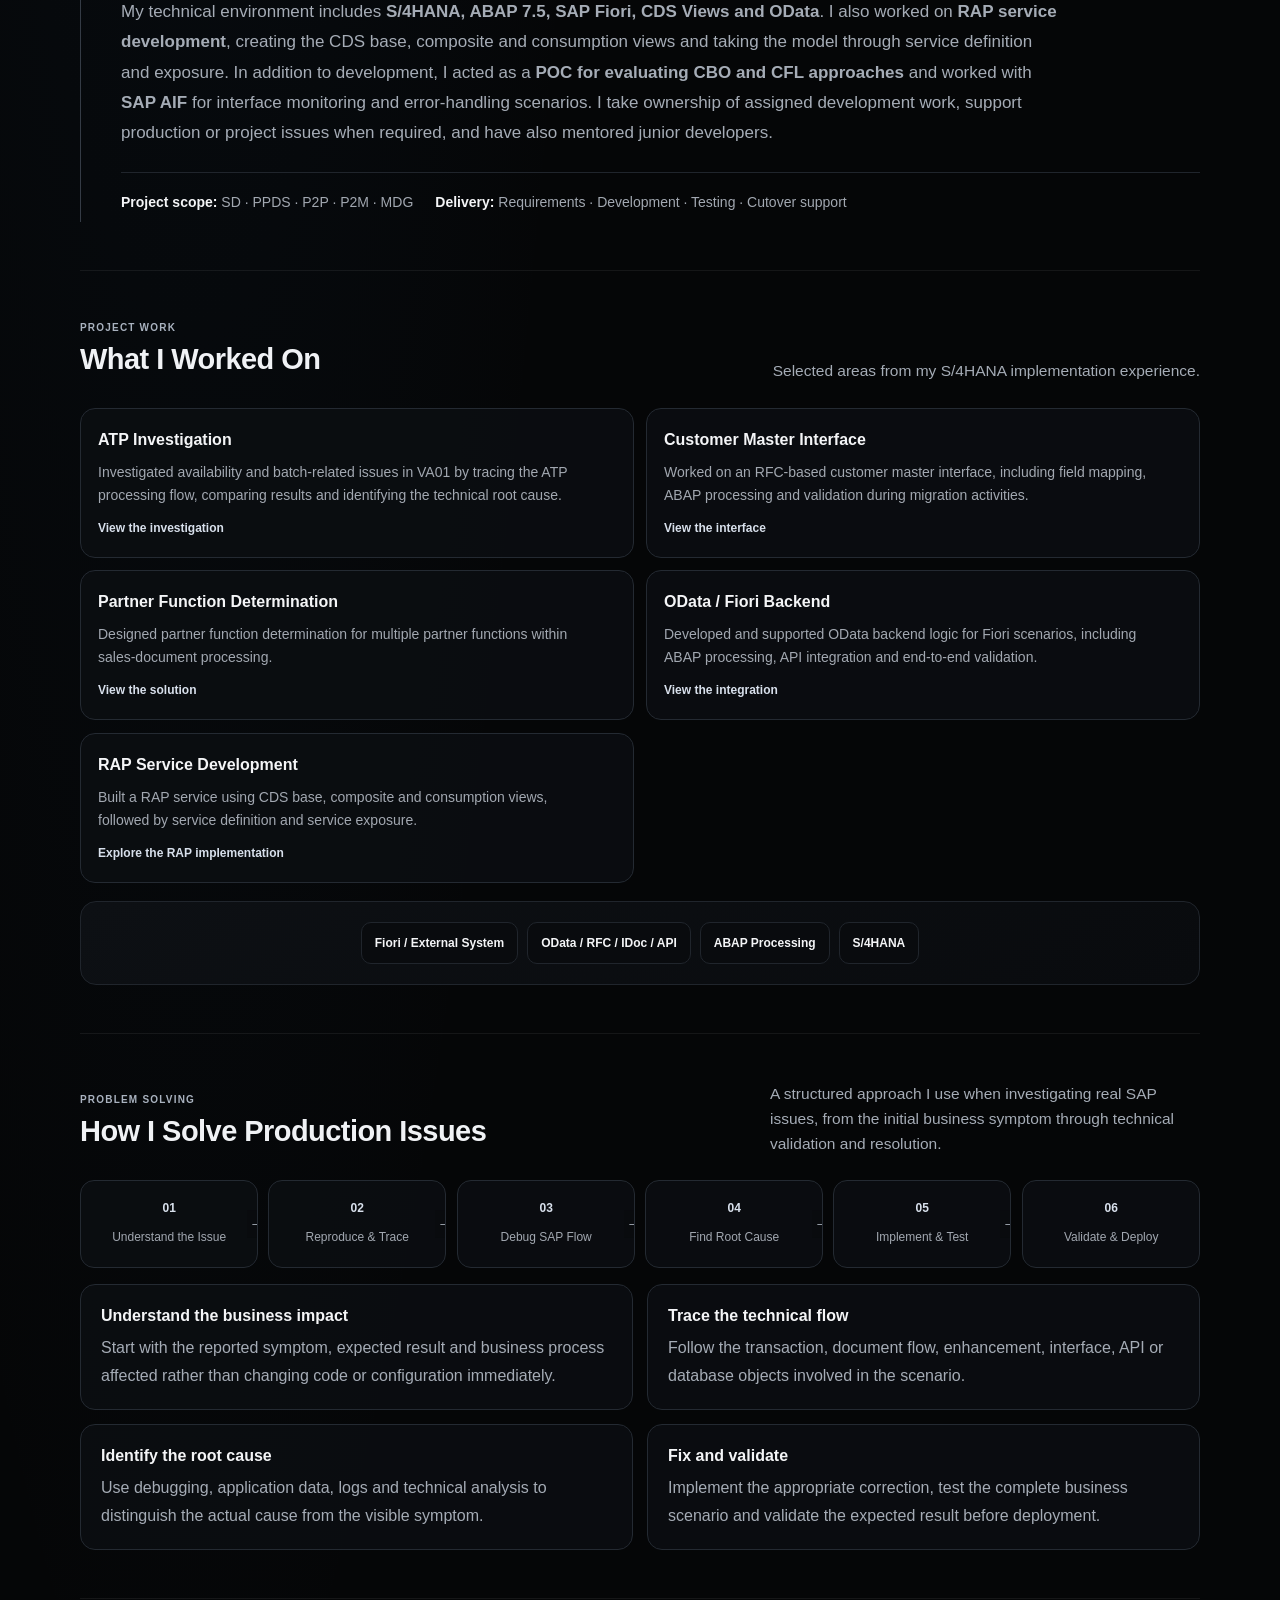
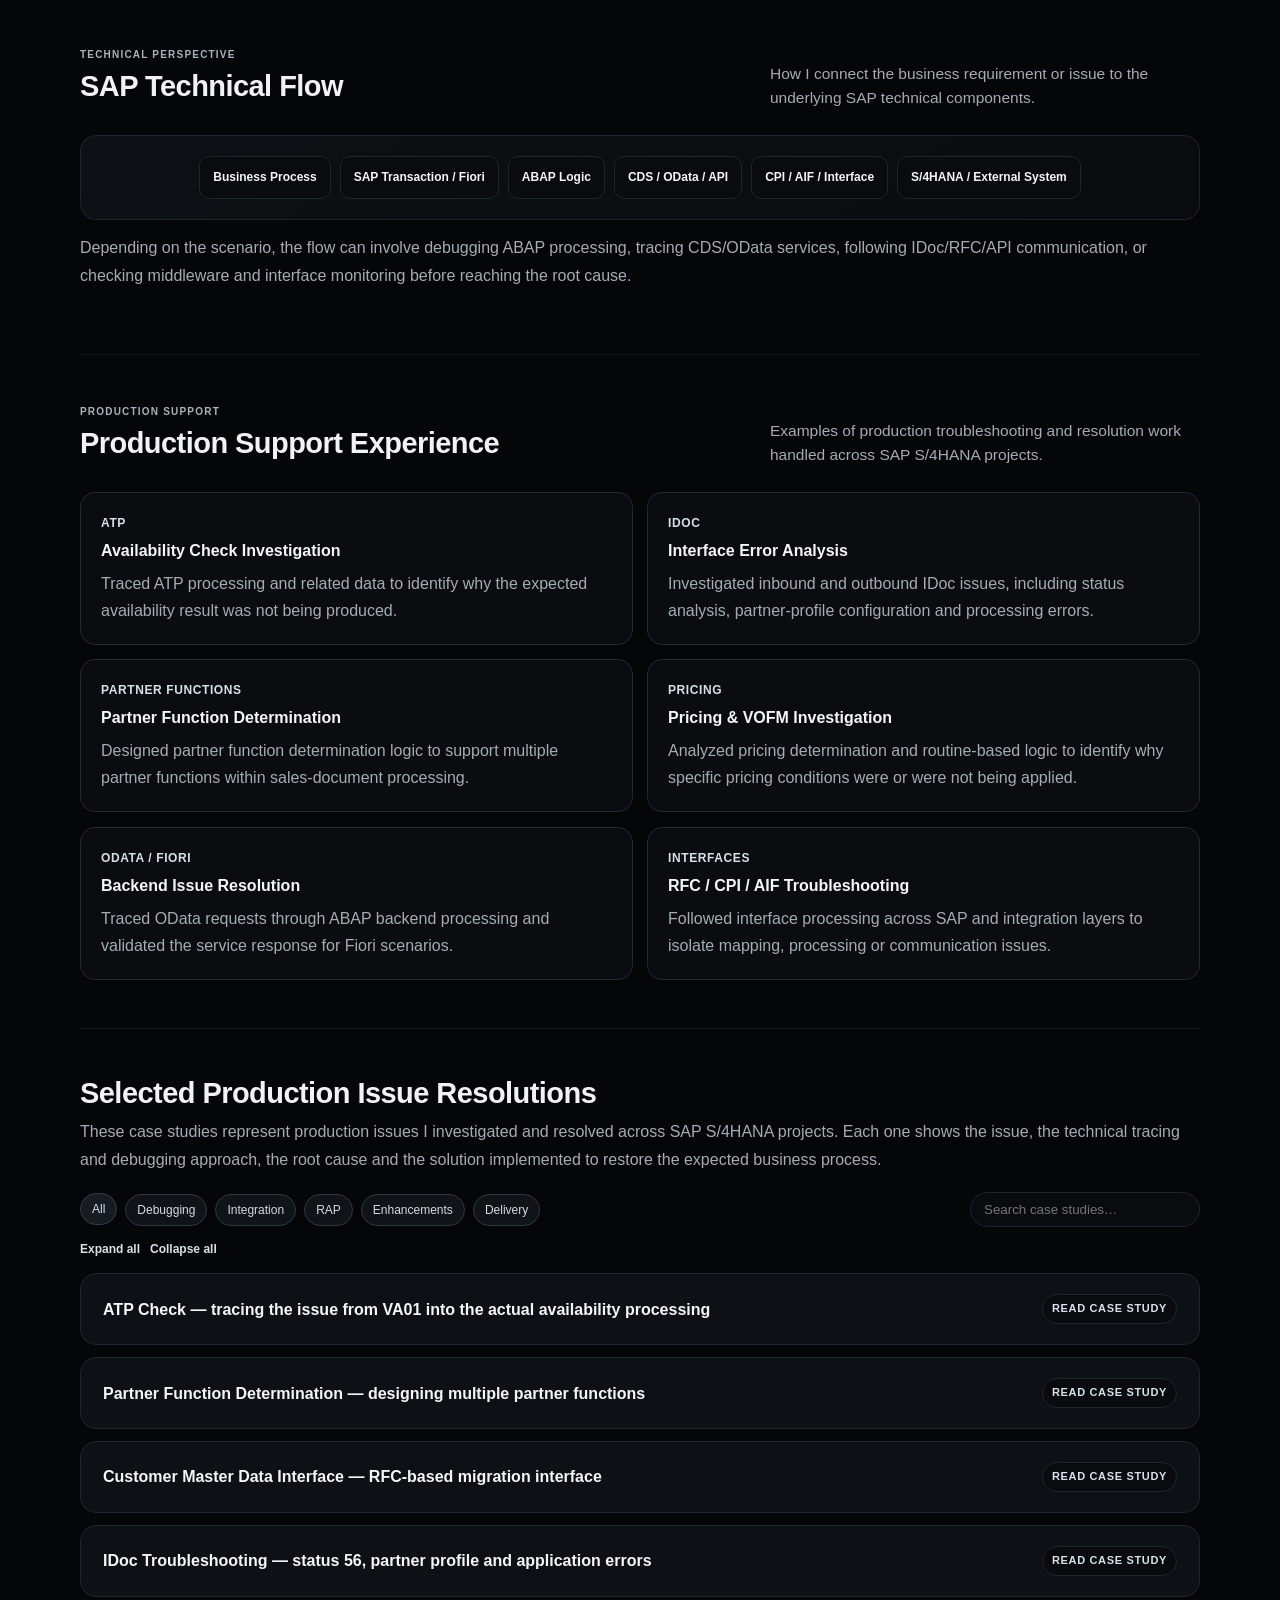
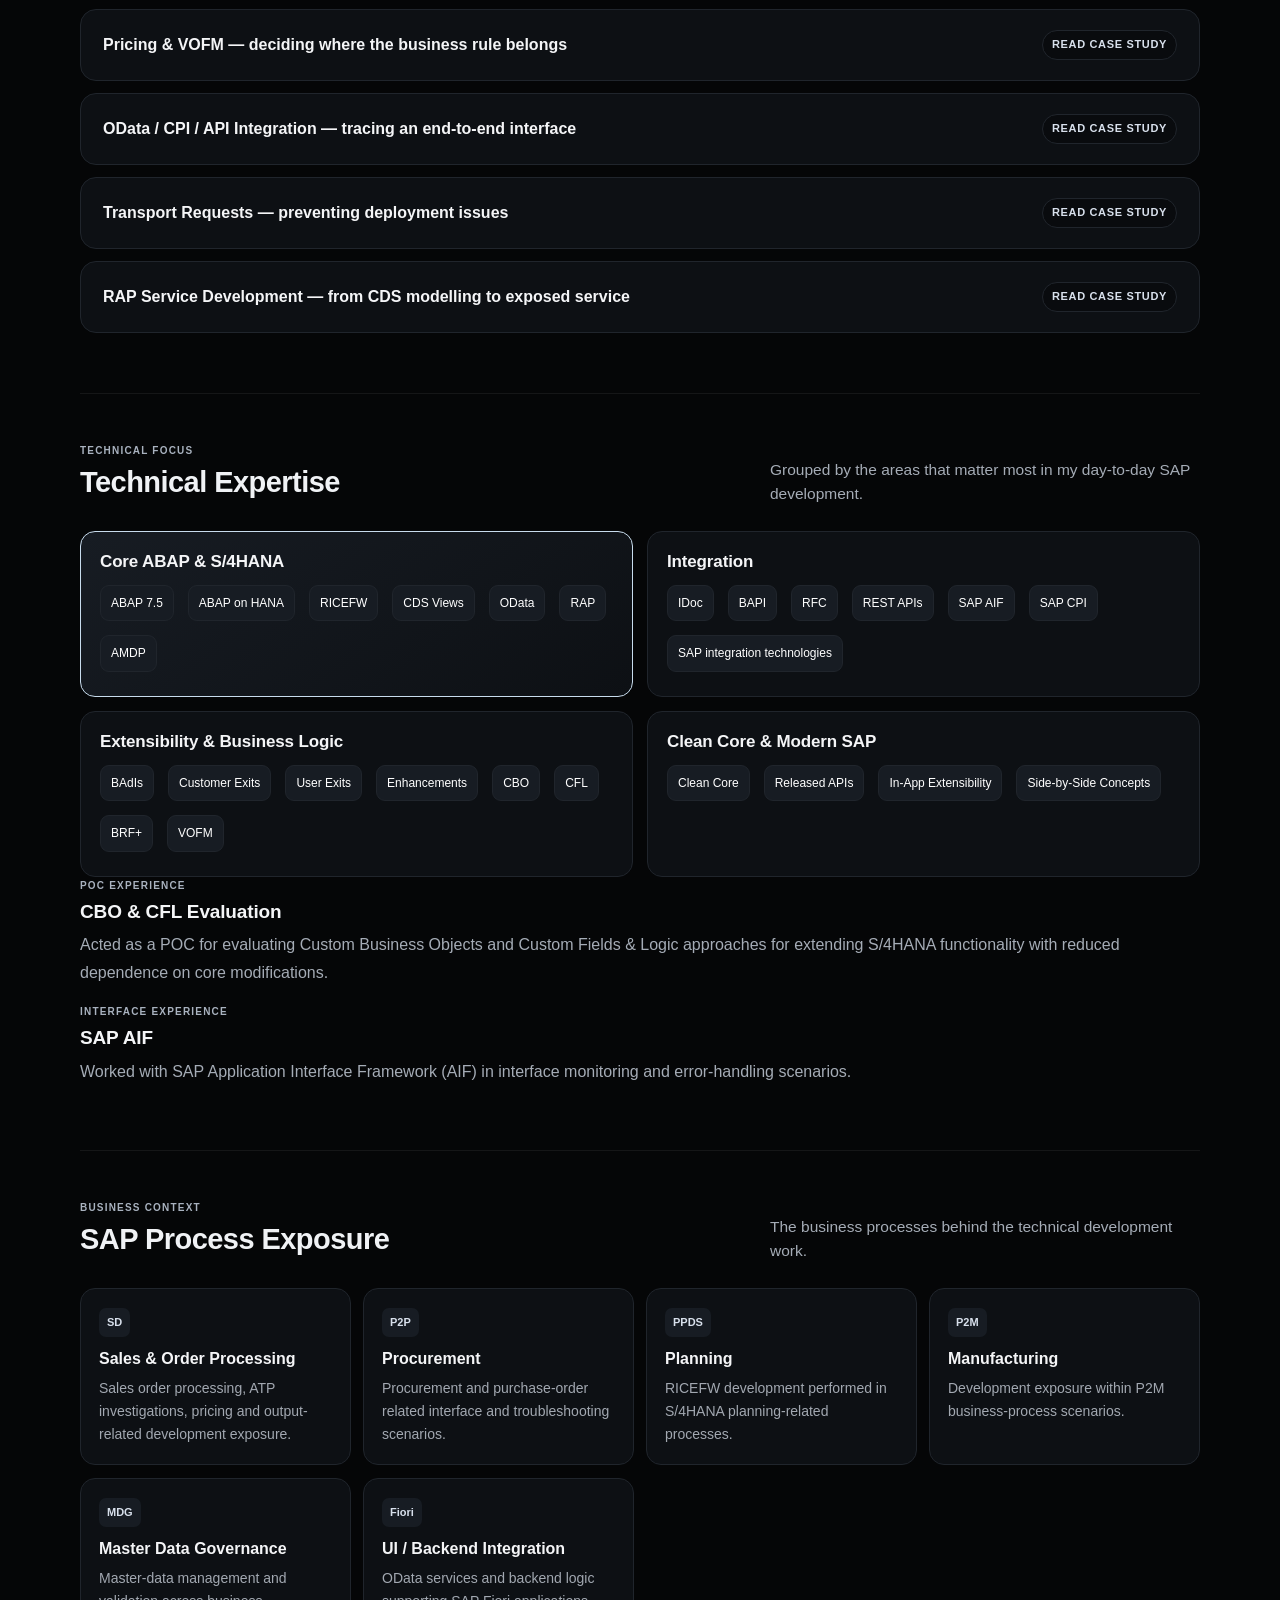
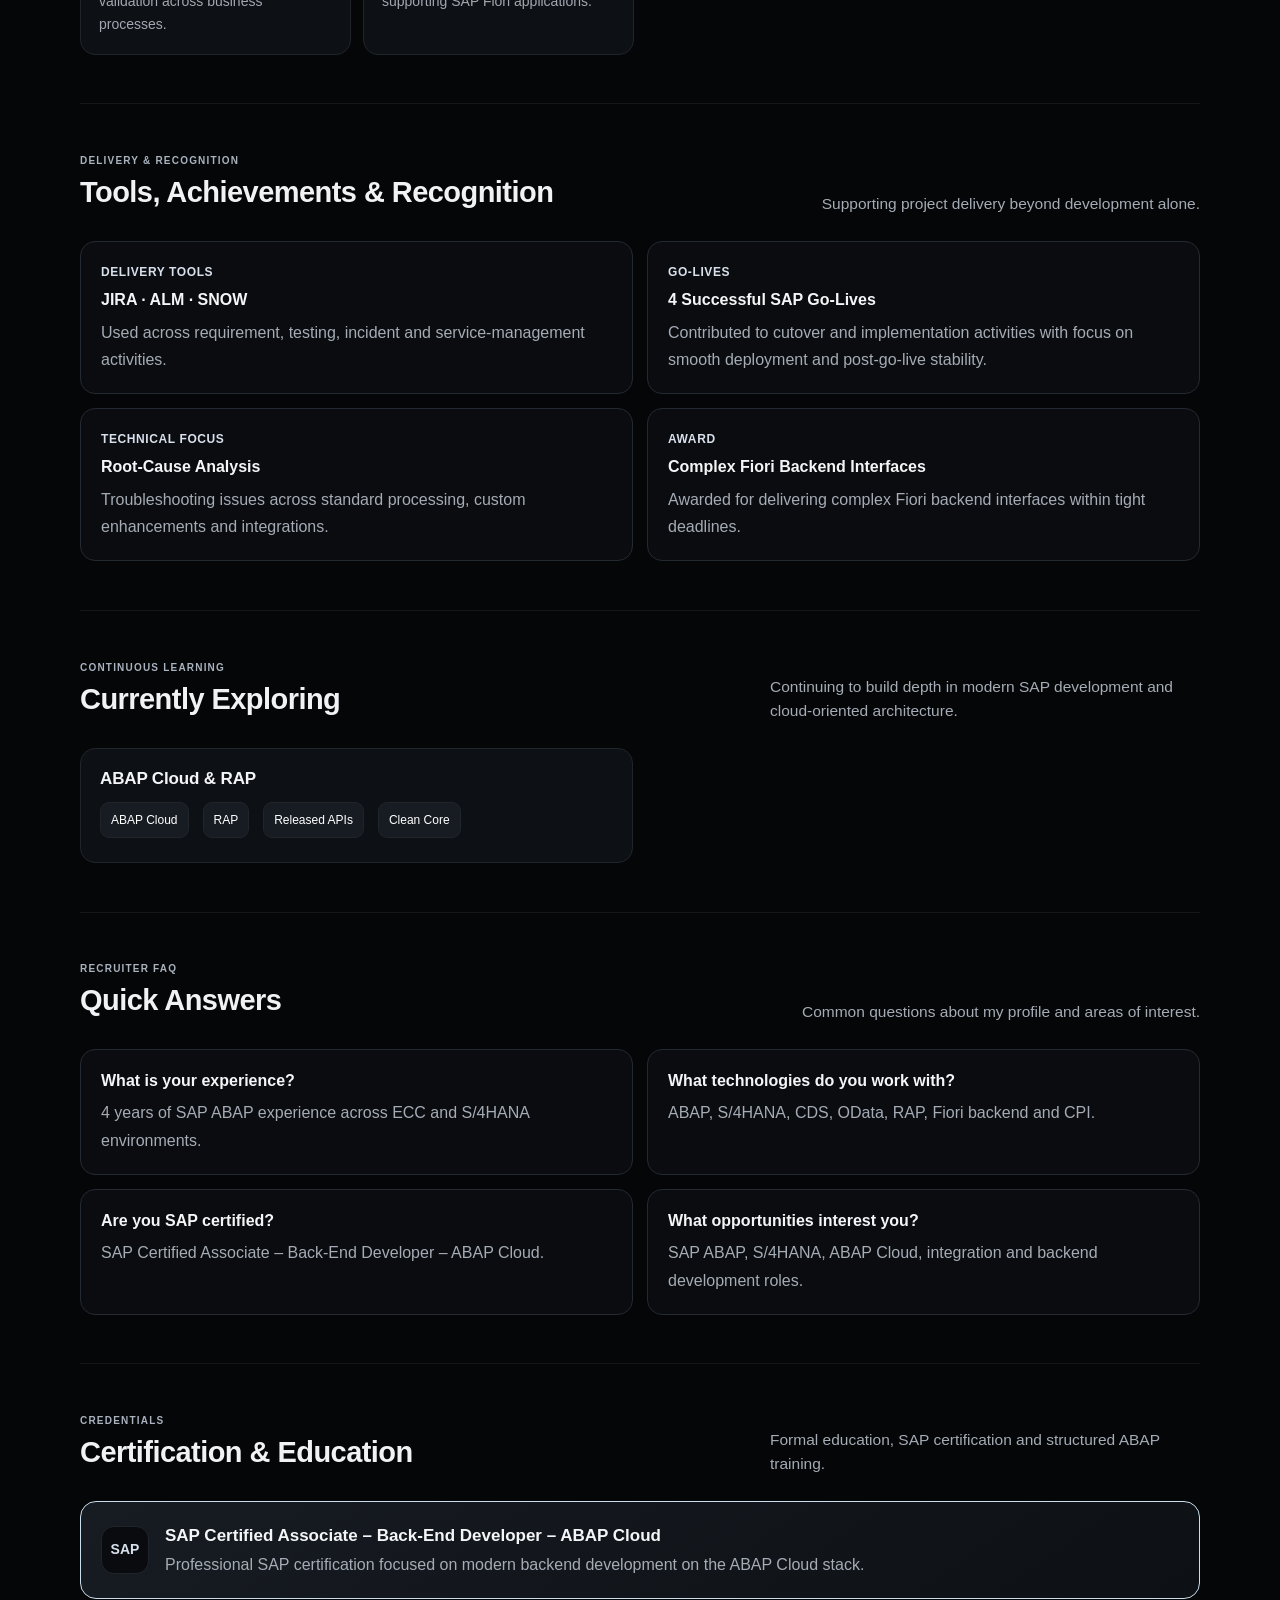
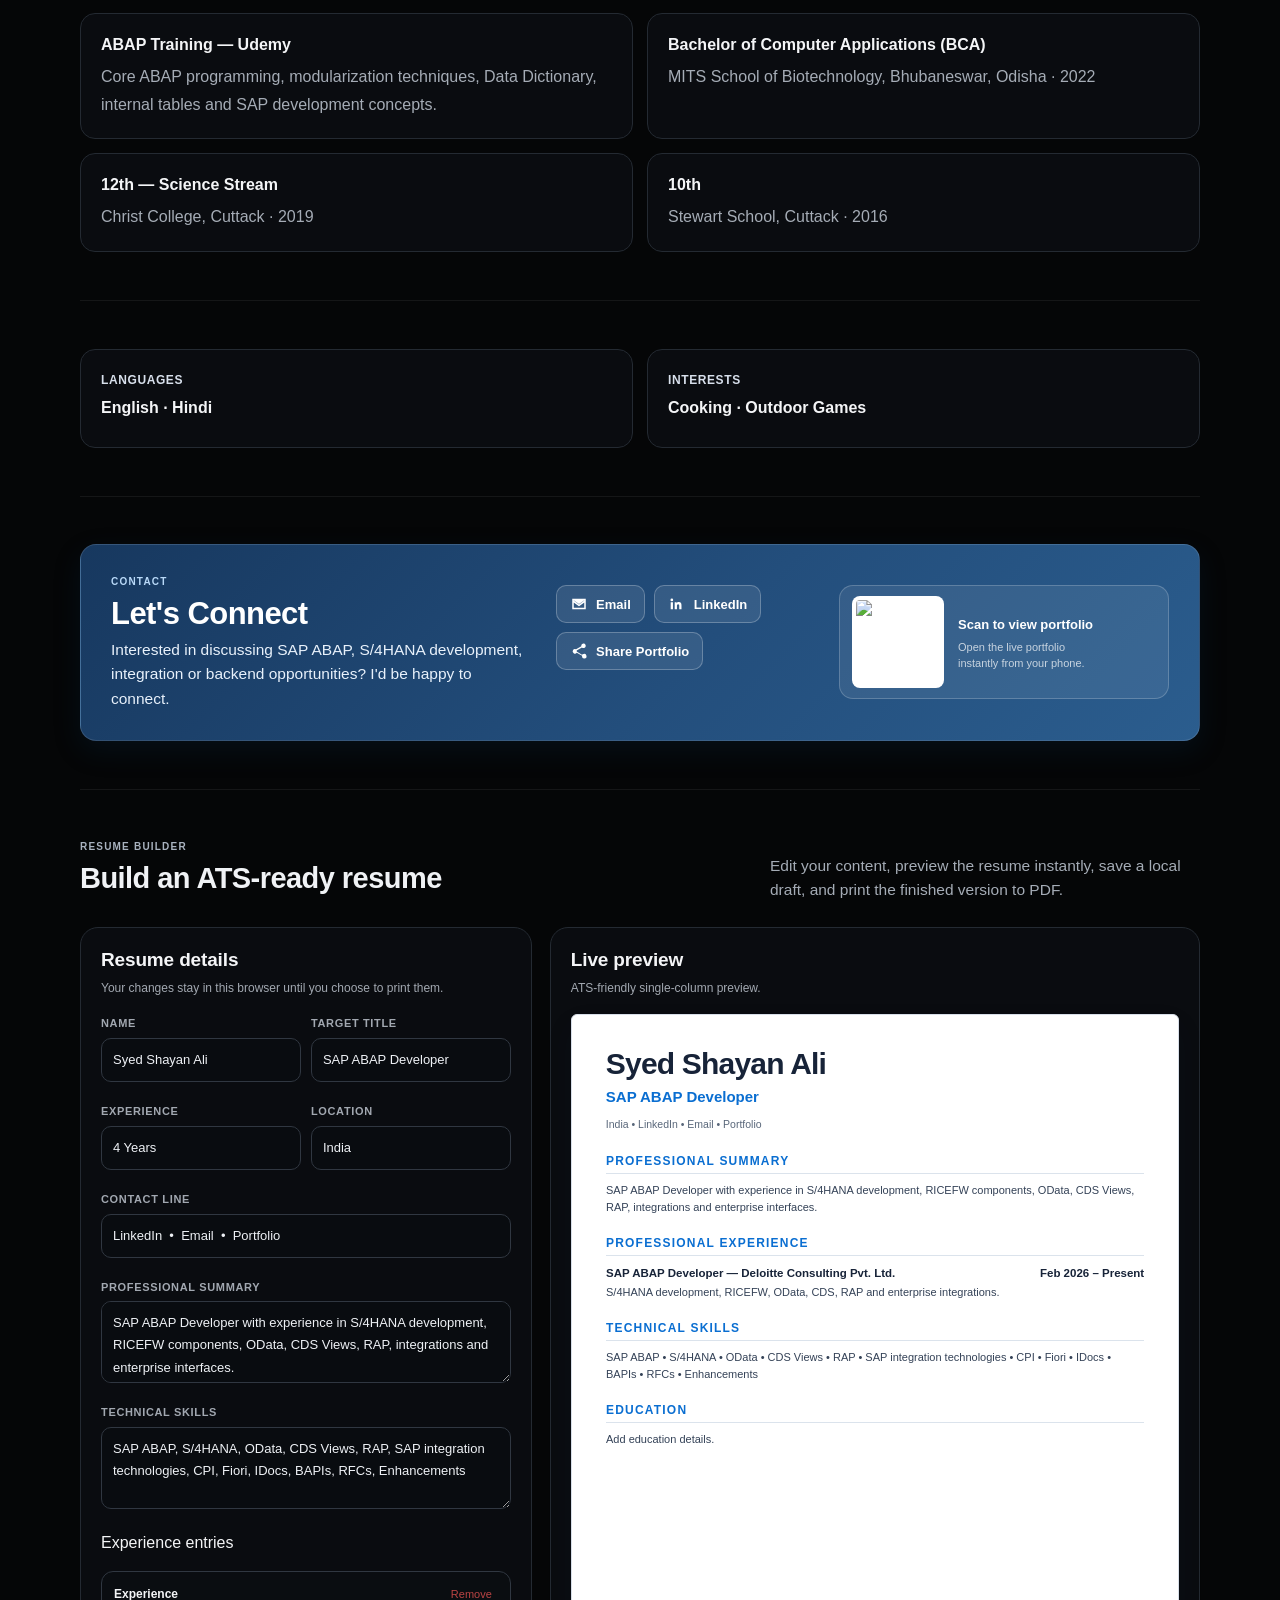
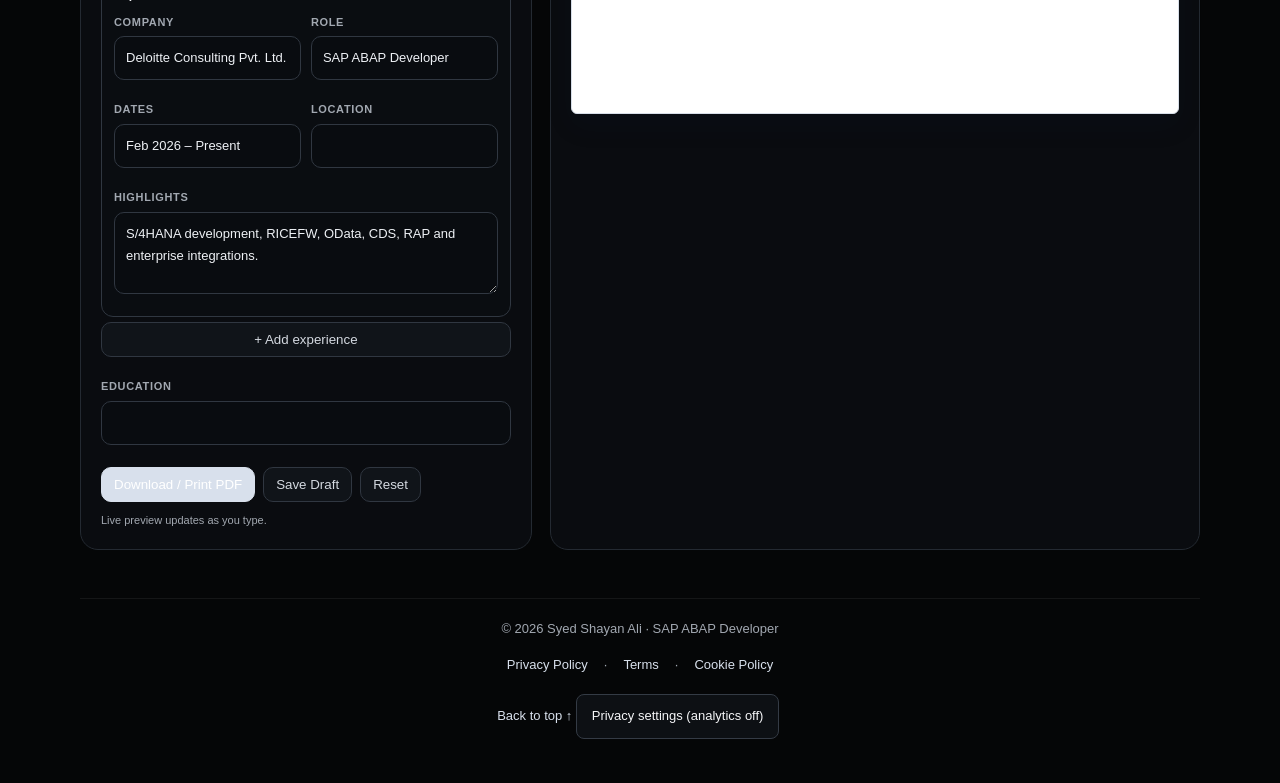
==== commit c8673432: "Simplify public navigation and prevent QR image layout shift" ====
--- a/index.html
+++ b/index.html
@@ -308,7 +308,7 @@
 <body id="top" class="dark">
 <a class="skip-link" href="#main-content">Skip to content</a>
 <div class="scroll-progress" id="scrollProgress"></div><div class="portfolio-search-panel" id="portfolioSearchPanel" role="search"><div class="portfolio-search-row"><input class="portfolio-search" id="portfolioSearch" type="search" placeholder="Search anything in the portfolio…" aria-label="Search portfolio content"><div class="portfolio-search-actions"><button id="portfolioPrev" type="button" aria-label="Previous match">↑</button><button id="portfolioNext" type="button" aria-label="Next match">↓</button><button id="portfolioClose" type="button" aria-label="Close search">×</button></div></div><div class="portfolio-search-count" id="portfolioSearchCount">Search the portfolio — every match will be highlighted.</div></div>
-<nav aria-label="Primary navigation"><div class="container nav"><a class="brand" href="#top" aria-label="Shayan Ali home"><span class="brand-mark">SA</span></a><div class="navlinks"><a href="#top" class="active">All</a><a href="#experience">Experience</a><a href="#projects">Projects</a><a href="#about">About</a></div><div class="nav-actions"><button class="recruiter-nav-button" id="recruiterCornerToggle" type="button" aria-controls="recruiterPanel" aria-expanded="false">♡ Recruiter</button><a class="nav-icon-link" href="admin.html" aria-label="Private dashboard" title="Private dashboard">▣</a><button aria-label="Search portfolio" class="theme-toggle nav-icon-link" id="portfolioSearchToggle" type="button" title="Search">⌕</button><button aria-label="Toggle theme" class="theme-toggle nav-icon-link" id="themeToggle" type="button" title="Toggle theme">◐</button></div></div></nav>
+<nav aria-label="Primary navigation"><div class="container nav"><a class="brand" href="#top" aria-label="Shayan Ali home"><span class="brand-mark">SA</span></a><div class="navlinks"><a href="#top" class="active">All</a><a href="#experience">Experience</a><a href="#projects">Projects</a><a href="#about">About</a></div><div class="nav-actions"><button class="recruiter-nav-button" id="recruiterCornerToggle" type="button" aria-controls="recruiterPanel" aria-expanded="false">♡ Recruiter</button><button aria-label="Search portfolio" class="theme-toggle nav-icon-link" id="portfolioSearchToggle" type="button" title="Search">⌕</button><button aria-label="Toggle theme" class="theme-toggle nav-icon-link" id="themeToggle" type="button" title="Toggle theme">◐</button></div></div></nav>
 <div class="recruiter-overlay" id="recruiterOverlay" hidden></div><aside class="recruiter-panel" id="recruiterPanel" aria-hidden="true" aria-labelledby="recruiterPanelTitle" tabindex="-1"><div class="recruiter-panel-head"><div><span class="section-kicker">Recruiter Corner</span><h2 id="recruiterPanelTitle">A quick view of my profile</h2></div><button type="button" class="recruiter-close" id="recruiterPanelClose" aria-label="Close recruiter panel">×</button></div><p class="recruiter-panel-lead">SAP ABAP Developer focused on S/4HANA delivery, custom development and enterprise integration.</p><div class="recruiter-panel-stats"><div><strong>4</strong><span>Years of experience</span></div><div><strong>S/4HANA</strong><span>Implementation projects</span></div></div><div class="recruiter-panel-block"><h3>Core capabilities</h3><div class="recruiter-tags"><span>ABAP on HANA</span><span>RICEFW</span><span>BAdIs &amp; Enhancements</span><span>IDocs</span><span>OData</span><span>CDS Views</span><span>RAP</span><span>Fiori Backend</span><span>SAP CPI</span><span>BAPIs &amp; RFCs</span></div></div><div class="recruiter-panel-block"><h3>Delivery experience</h3><ul><li>Greenfield SAP S/4HANA implementation work</li><li>Custom RICEFW development and interface delivery</li><li>Go-live support, production troubleshooting and SLA-focused incident resolution</li><li>Cross-process exposure across P2P, O2C and R2R</li></ul></div><div class="recruiter-panel-actions"><a class="recruiter-primary" href="resume.pdf" target="_blank" rel="noopener">View resume <span aria-hidden="true">↗</span></a><a href="mailto:syedshayan.ali.330@gmail.com?subject=SAP%20ABAP%20Opportunity">Email me</a><a href="#projects" id="recruiterProjectsLink">Explore projects</a></div><p class="recruiter-panel-foot">Project details are summarised to respect client and employer confidentiality.</p></aside><main class="container" id="main-content" tabindex="-1">
 <header class="reveal"><div class="hero-glow"></div><div class="hero-layout">
 <div class="hero-main">
@@ -716,7 +716,7 @@
 <section class="reveal"><div class="section-head"><div><div class="section-kicker">Recruiter FAQ</div><h2>Quick Answers</h2></div><p class="intro">Common questions about my profile and areas of interest.</p></div><div class="grid"><div class="card"><strong>What is your experience?</strong><span class="muted">4 years of SAP ABAP experience across ECC and S/4HANA environments.</span></div><div class="card"><strong>What technologies do you work with?</strong><span class="muted">ABAP, S/4HANA, CDS, OData, RAP, Fiori backend and CPI.</span></div><div class="card"><strong>Are you SAP certified?</strong><span class="muted">SAP Certified Associate – Back-End Developer – ABAP Cloud.</span></div><div class="card"><strong>What opportunities interest you?</strong><span class="muted">SAP ABAP, S/4HANA, ABAP Cloud, integration and backend development roles.</span></div></div></section>
 <section class="reveal" id="education"><div class="section-head"><div><div class="section-kicker">Credentials</div><h2>Certification &amp; Education</h2></div><p class="intro">Formal education, SAP certification and structured ABAP training.</p></div><div class="cert-feature"><div class="cert-icon">SAP</div><div><strong>SAP Certified Associate – Back-End Developer – ABAP Cloud</strong><div class="muted">Professional SAP certification focused on modern backend development on the ABAP Cloud stack.</div></div></div><div class="grid"><div class="card"><strong>ABAP Training — Udemy</strong><span class="muted">Core ABAP programming, modularization techniques, Data Dictionary, internal tables and SAP development concepts.</span></div><div class="card"><strong>Bachelor of Computer Applications (BCA)</strong><span class="muted">MITS School of Biotechnology, Bhubaneswar, Odisha · 2022</span></div><div class="card"><strong>12th — Science Stream</strong><span class="muted">Christ College, Cuttack · 2019</span></div><div class="card"><strong>10th</strong><span class="muted">Stewart School, Cuttack · 2016</span></div></div></section>
 <section class="reveal"><div class="grid"><div class="card"><div class="accent-line">Languages</div><strong>English · Hindi</strong></div><div class="card"><div class="accent-line">Interests</div><strong>Cooking · Outdoor Games</strong></div></div></section>
-<section class="reveal"><div class="contact-band"><div><div class="section-kicker" style="color:#9cc9f7">Contact</div><h2 style="color:#fff;margin-bottom:5px">Let's Connect</h2><div class="muted">Interested in discussing SAP ABAP, S/4HANA development, integration or backend opportunities? I'd be happy to connect.</div></div><div class="contact-band-layout"><div><div class="contacts"><a class="contact-link" href="mailto:syedshayan.ali.330@gmail.com?subject=SAP%20ABAP%20Opportunity%20-%20Portfolio%20Website"><svg aria-hidden="true" class="contact-icon" viewBox="0 0 24 24" role="img"><path d="M3 5h18v14H3V5Zm2 2v.4l7 5.1 7-5.1V7l-7 5-7-5Zm0 3.1V17h14v-6.9l-6.41 4.67a1 1 0 0 1-1.18 0L5 10.1Z"/></svg><span>Email</span></a><a class="contact-link" href="https://www.linkedin.com/in/syed-shayan-ali-793152230" rel="noopener" target="_blank"><svg aria-hidden="true" class="contact-icon" viewBox="0 0 24 24" role="img"><path d="M5.1 8.3A1.8 1.8 0 1 0 5.1 4.7a1.8 1.8 0 0 0 0 3.6ZM3.6 9.8h3v9.1h-3V9.8Zm5 0h2.9v1.25h.04c.4-.76 1.38-1.56 2.84-1.56 3.04 0 3.6 2 3.6 4.6v4.81h-3v-4.26c0-1.02-.02-2.33-1.42-2.33-1.42 0-1.64 1.1-1.64 2.26v4.33h-3V9.8Z"/></svg><span>LinkedIn</span></a><button class="share-portfolio" id="sharePortfolio" type="button" aria-label="Share this portfolio"><svg aria-hidden="true" class="contact-icon" viewBox="0 0 24 24" role="img"><path d="M18 16.1c-.77 0-1.46.3-1.99.78L8.91 12.7c.05-.23.09-.46.09-.7s-.04-.47-.09-.7l7.02-4.09A2.99 2.99 0 1 0 15 5c0 .24.04.47.09.7L8.07 9.79A3 3 0 1 0 9 14.21l7.1 4.19c-.06.19-.1.39-.1.6a3 3 0 1 0 2-2.9Z"/></svg><span>Share Portfolio</span></button></div><div class="contacts" style="margin-top:8px"></div></div><div class="portfolio-qr" aria-label="Portfolio QR code"><img src="https://api.qrserver.com/v1/create-qr-code/?size=180x180&margin=8&data=https%3A%2F%2Fshayan263.github.io%2FShayan_Profile%2F%3Futm_source%3Dqr%26utm_medium%3Doffline%26utm_campaign%3Dportfolio_qr" alt="QR code to open Syed Shayan Ali portfolio"/><div><strong>Scan to view portfolio</strong><span>Open the live portfolio instantly from your phone.</span></div></div></div></div></section>
+<section class="reveal"><div class="contact-band"><div><div class="section-kicker" style="color:#9cc9f7">Contact</div><h2 style="color:#fff;margin-bottom:5px">Let's Connect</h2><div class="muted">Interested in discussing SAP ABAP, S/4HANA development, integration or backend opportunities? I'd be happy to connect.</div></div><div class="contact-band-layout"><div><div class="contacts"><a class="contact-link" href="mailto:syedshayan.ali.330@gmail.com?subject=SAP%20ABAP%20Opportunity%20-%20Portfolio%20Website"><svg aria-hidden="true" class="contact-icon" viewBox="0 0 24 24" role="img"><path d="M3 5h18v14H3V5Zm2 2v.4l7 5.1 7-5.1V7l-7 5-7-5Zm0 3.1V17h14v-6.9l-6.41 4.67a1 1 0 0 1-1.18 0L5 10.1Z"/></svg><span>Email</span></a><a class="contact-link" href="https://www.linkedin.com/in/syed-shayan-ali-793152230" rel="noopener" target="_blank"><svg aria-hidden="true" class="contact-icon" viewBox="0 0 24 24" role="img"><path d="M5.1 8.3A1.8 1.8 0 1 0 5.1 4.7a1.8 1.8 0 0 0 0 3.6ZM3.6 9.8h3v9.1h-3V9.8Zm5 0h2.9v1.25h.04c.4-.76 1.38-1.56 2.84-1.56 3.04 0 3.6 2 3.6 4.6v4.81h-3v-4.26c0-1.02-.02-2.33-1.42-2.33-1.42 0-1.64 1.1-1.64 2.26v4.33h-3V9.8Z"/></svg><span>LinkedIn</span></a><button class="share-portfolio" id="sharePortfolio" type="button" aria-label="Share this portfolio"><svg aria-hidden="true" class="contact-icon" viewBox="0 0 24 24" role="img"><path d="M18 16.1c-.77 0-1.46.3-1.99.78L8.91 12.7c.05-.23.09-.46.09-.7s-.04-.47-.09-.7l7.02-4.09A2.99 2.99 0 1 0 15 5c0 .24.04.47.09.7L8.07 9.79A3 3 0 1 0 9 14.21l7.1 4.19c-.06.19-.1.39-.1.6a3 3 0 1 0 2-2.9Z"/></svg><span>Share Portfolio</span></button></div><div class="contacts" style="margin-top:8px"></div></div><div class="portfolio-qr" aria-label="Portfolio QR code"><img src="https://api.qrserver.com/v1/create-qr-code/?size=180x180&margin=8&data=https%3A%2F%2Fshayan263.github.io%2FShayan_Profile%2F%3Futm_source%3Dqr%26utm_medium%3Doffline%26utm_campaign%3Dportfolio_qr" alt="QR code to open Syed Shayan Ali portfolio" width="180" height="180" loading="lazy" decoding="async"/><div><strong>Scan to view portfolio</strong><span>Open the live portfolio instantly from your phone.</span></div></div></div></div></section>
 <section id="resume-builder" class="reveal">
 <div class="section-head">
   <div><div class="section-kicker">Resume Builder</div><h2>Build an ATS-ready resume</h2></div>
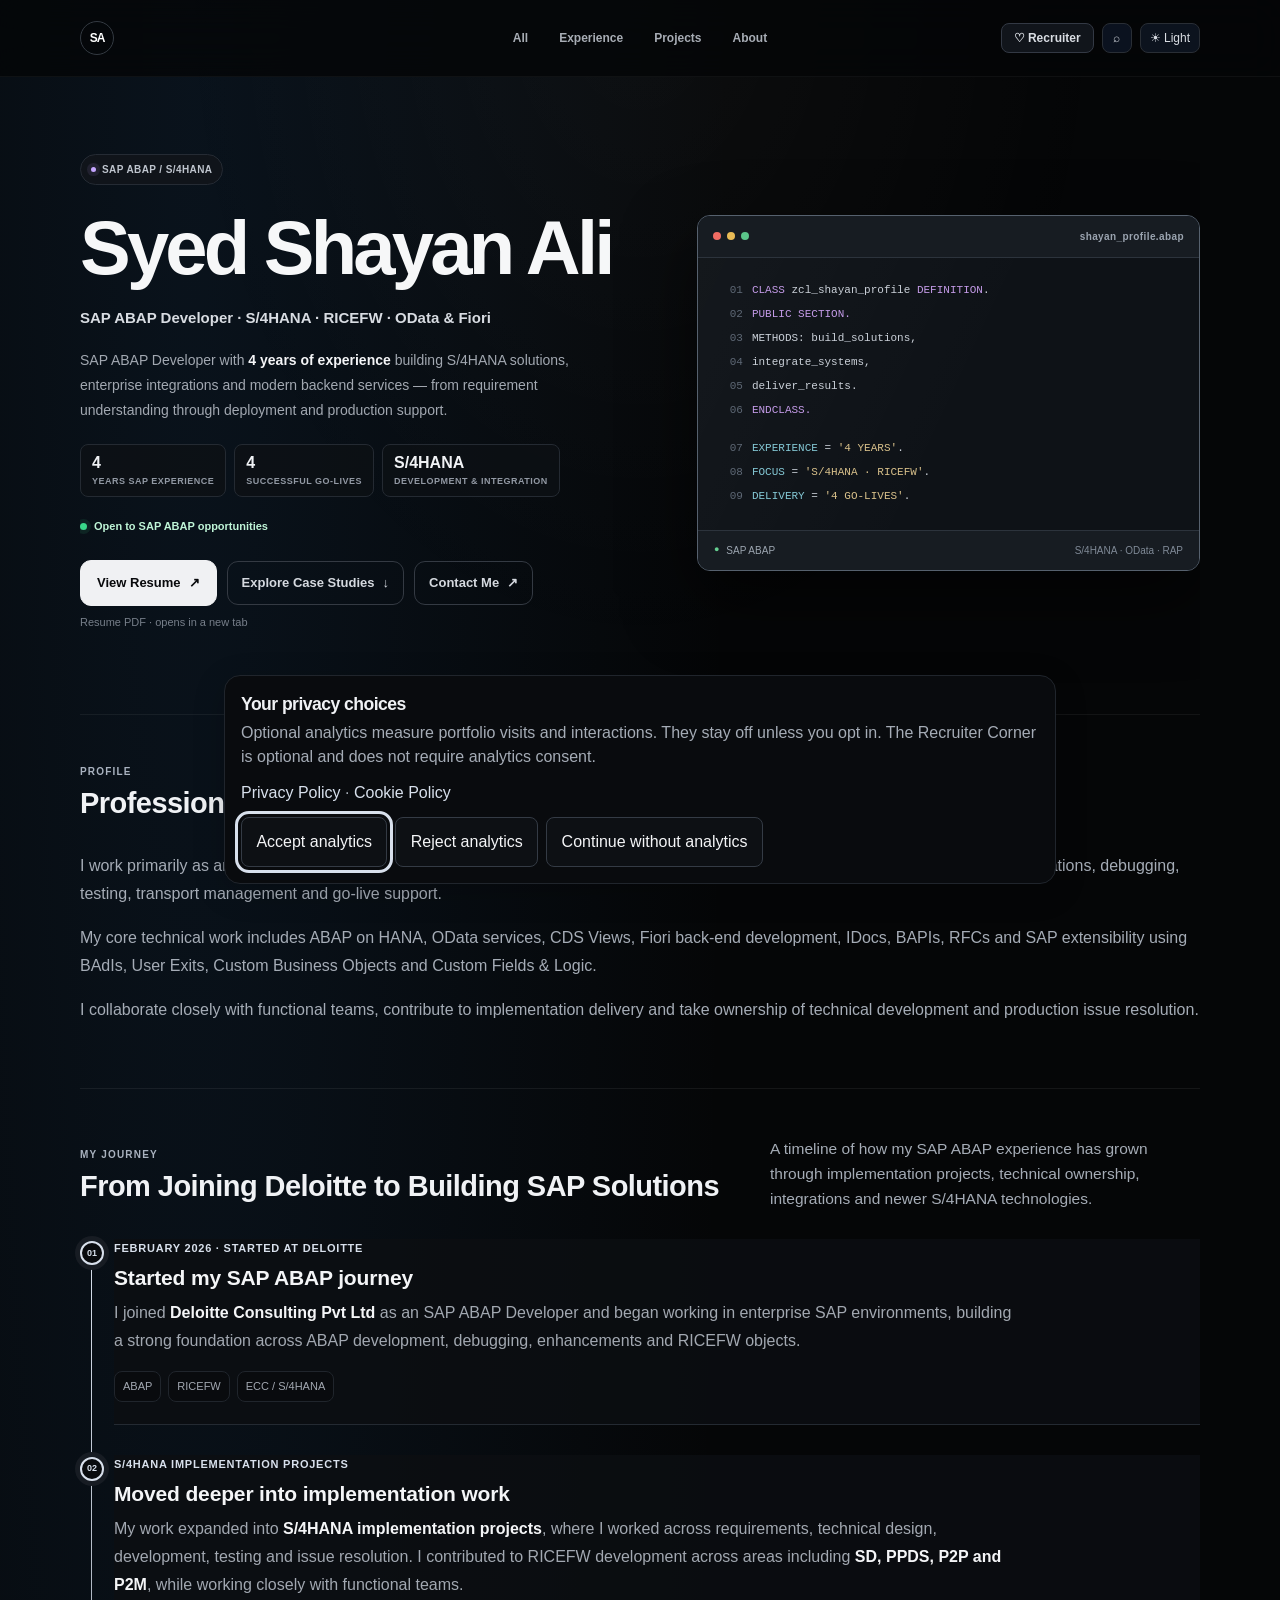
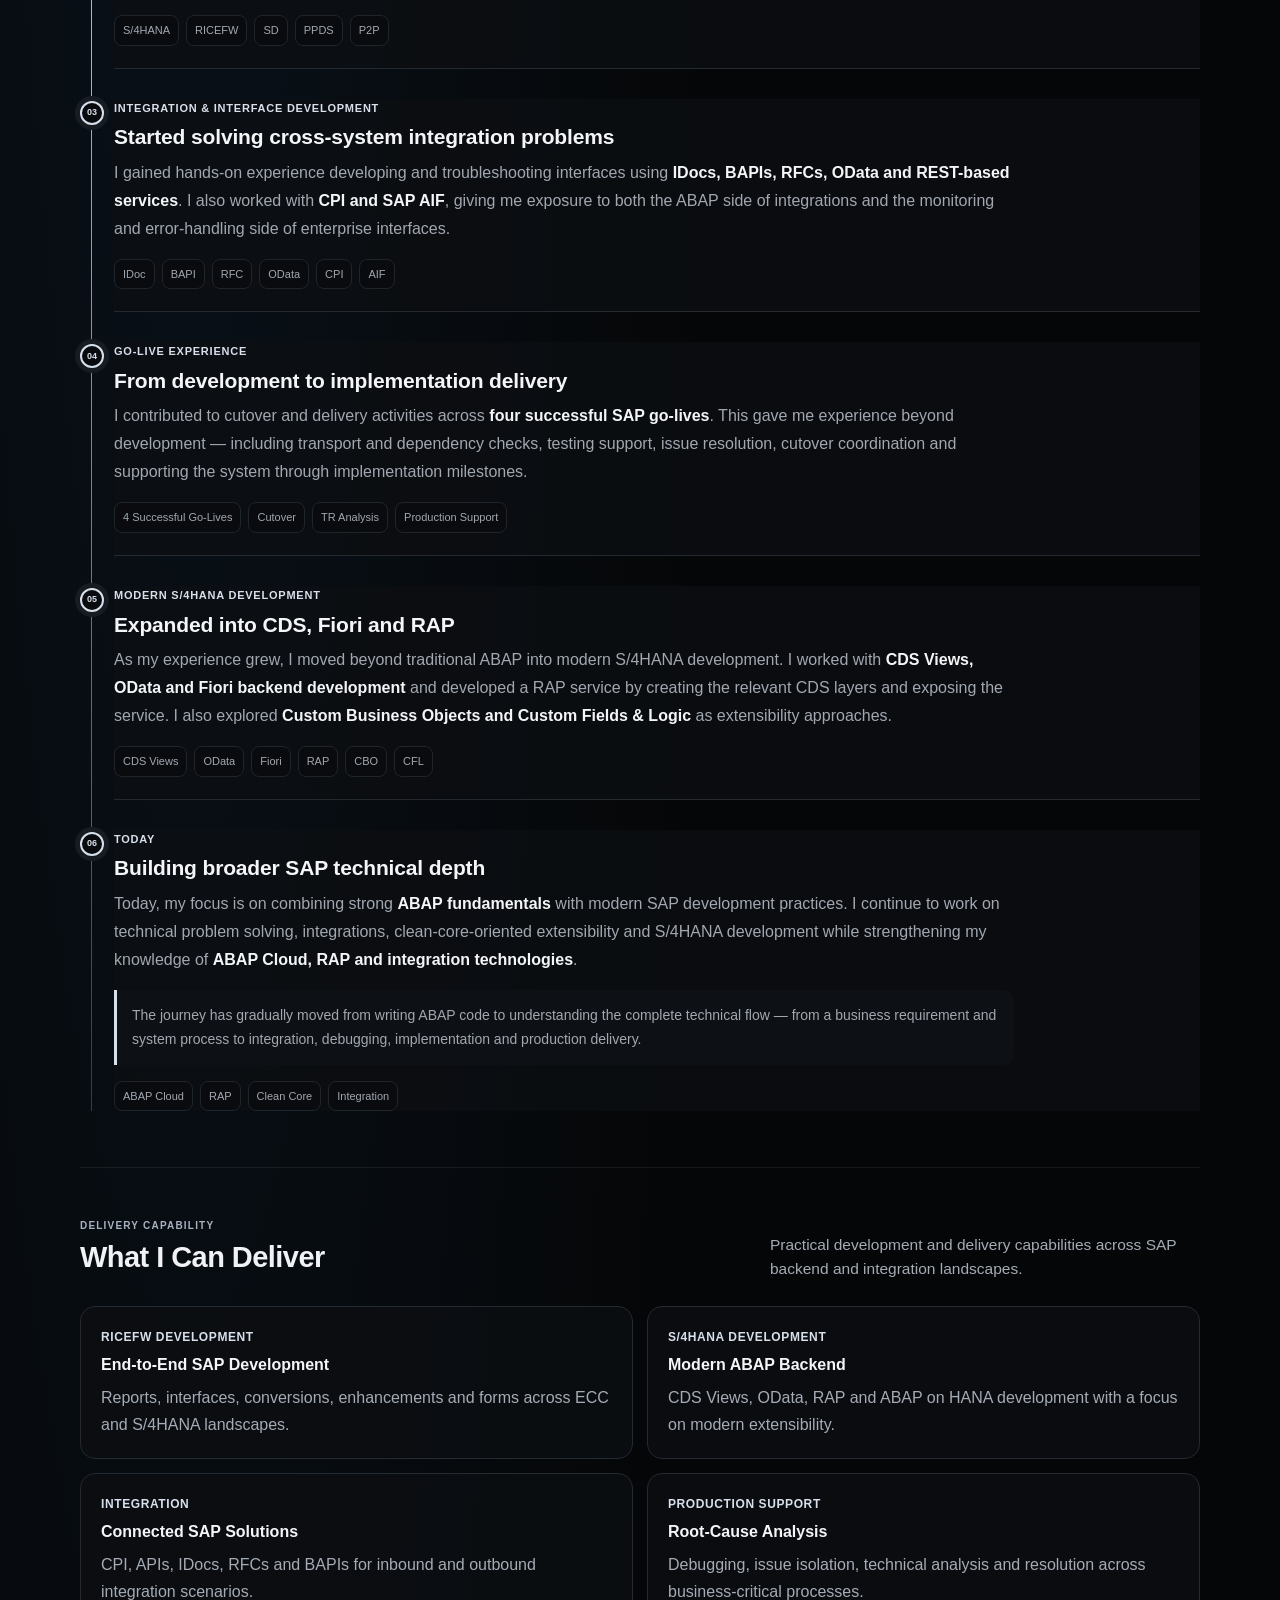
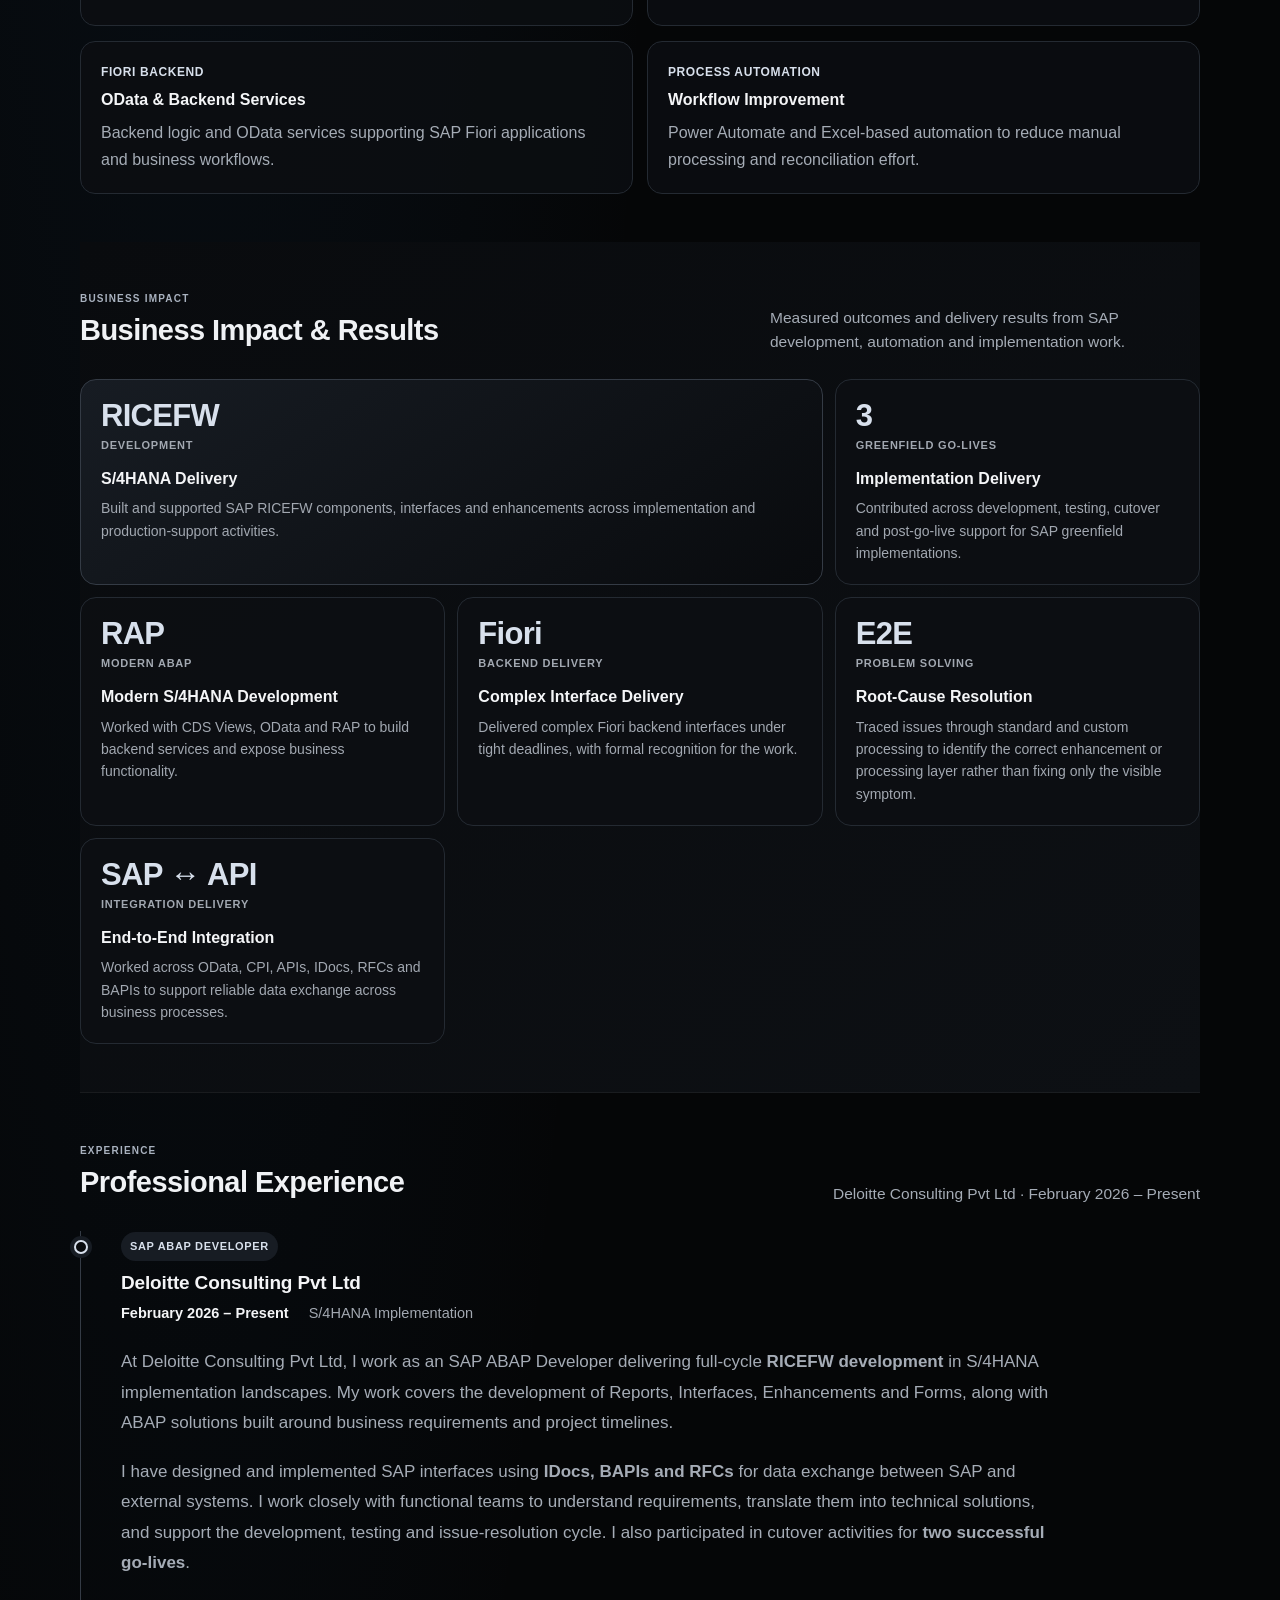
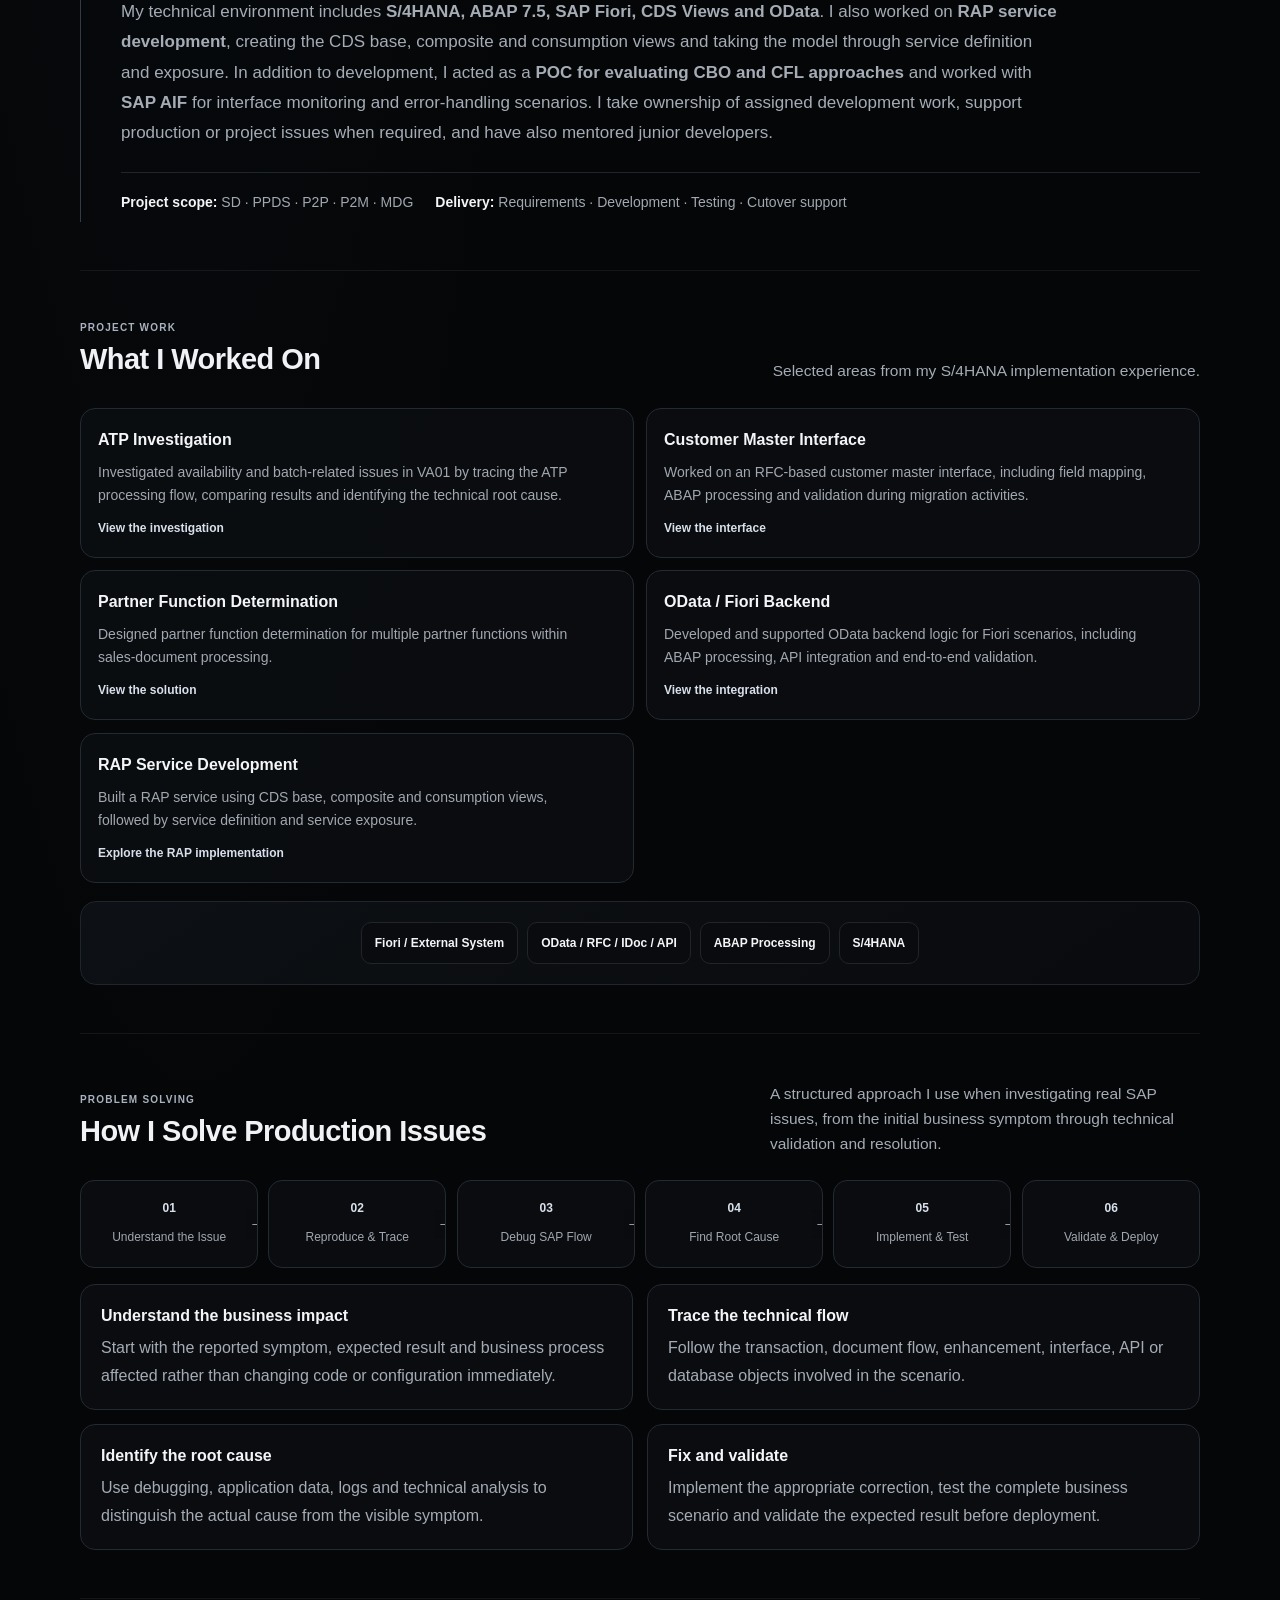
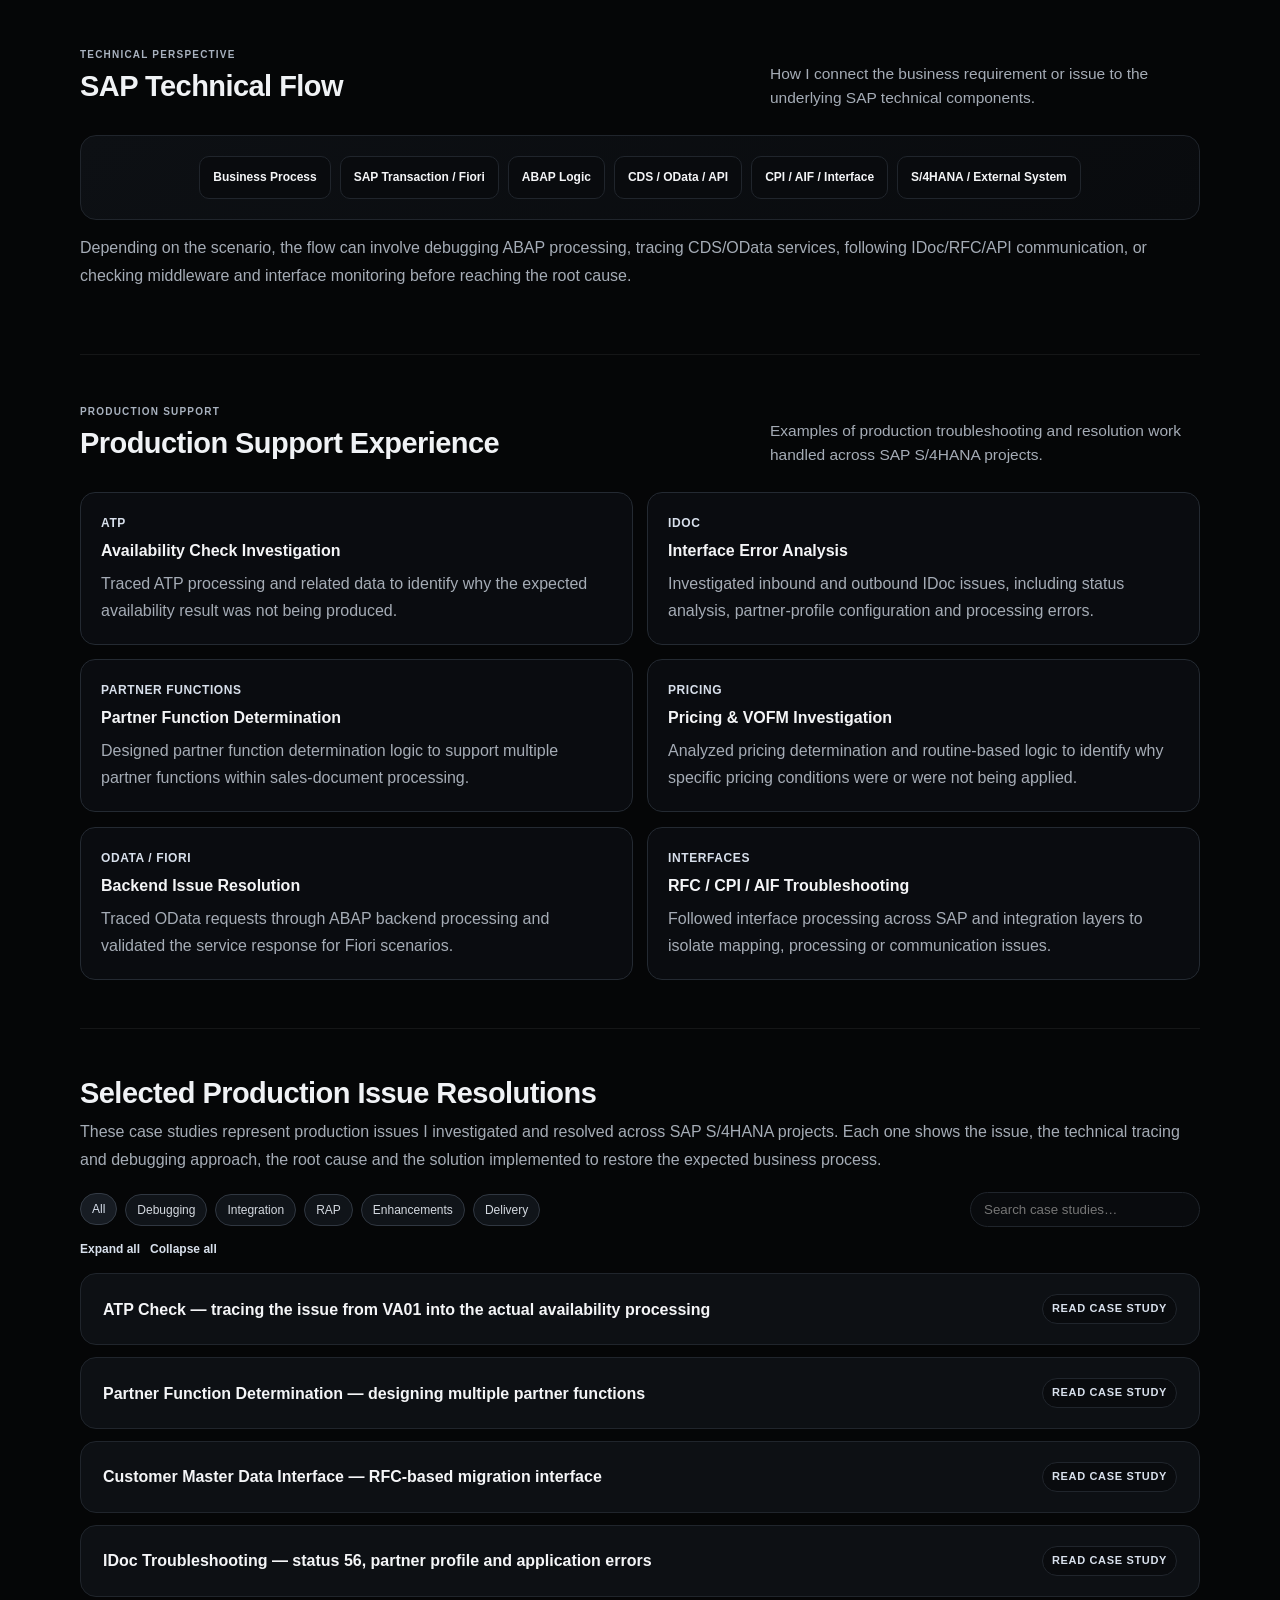
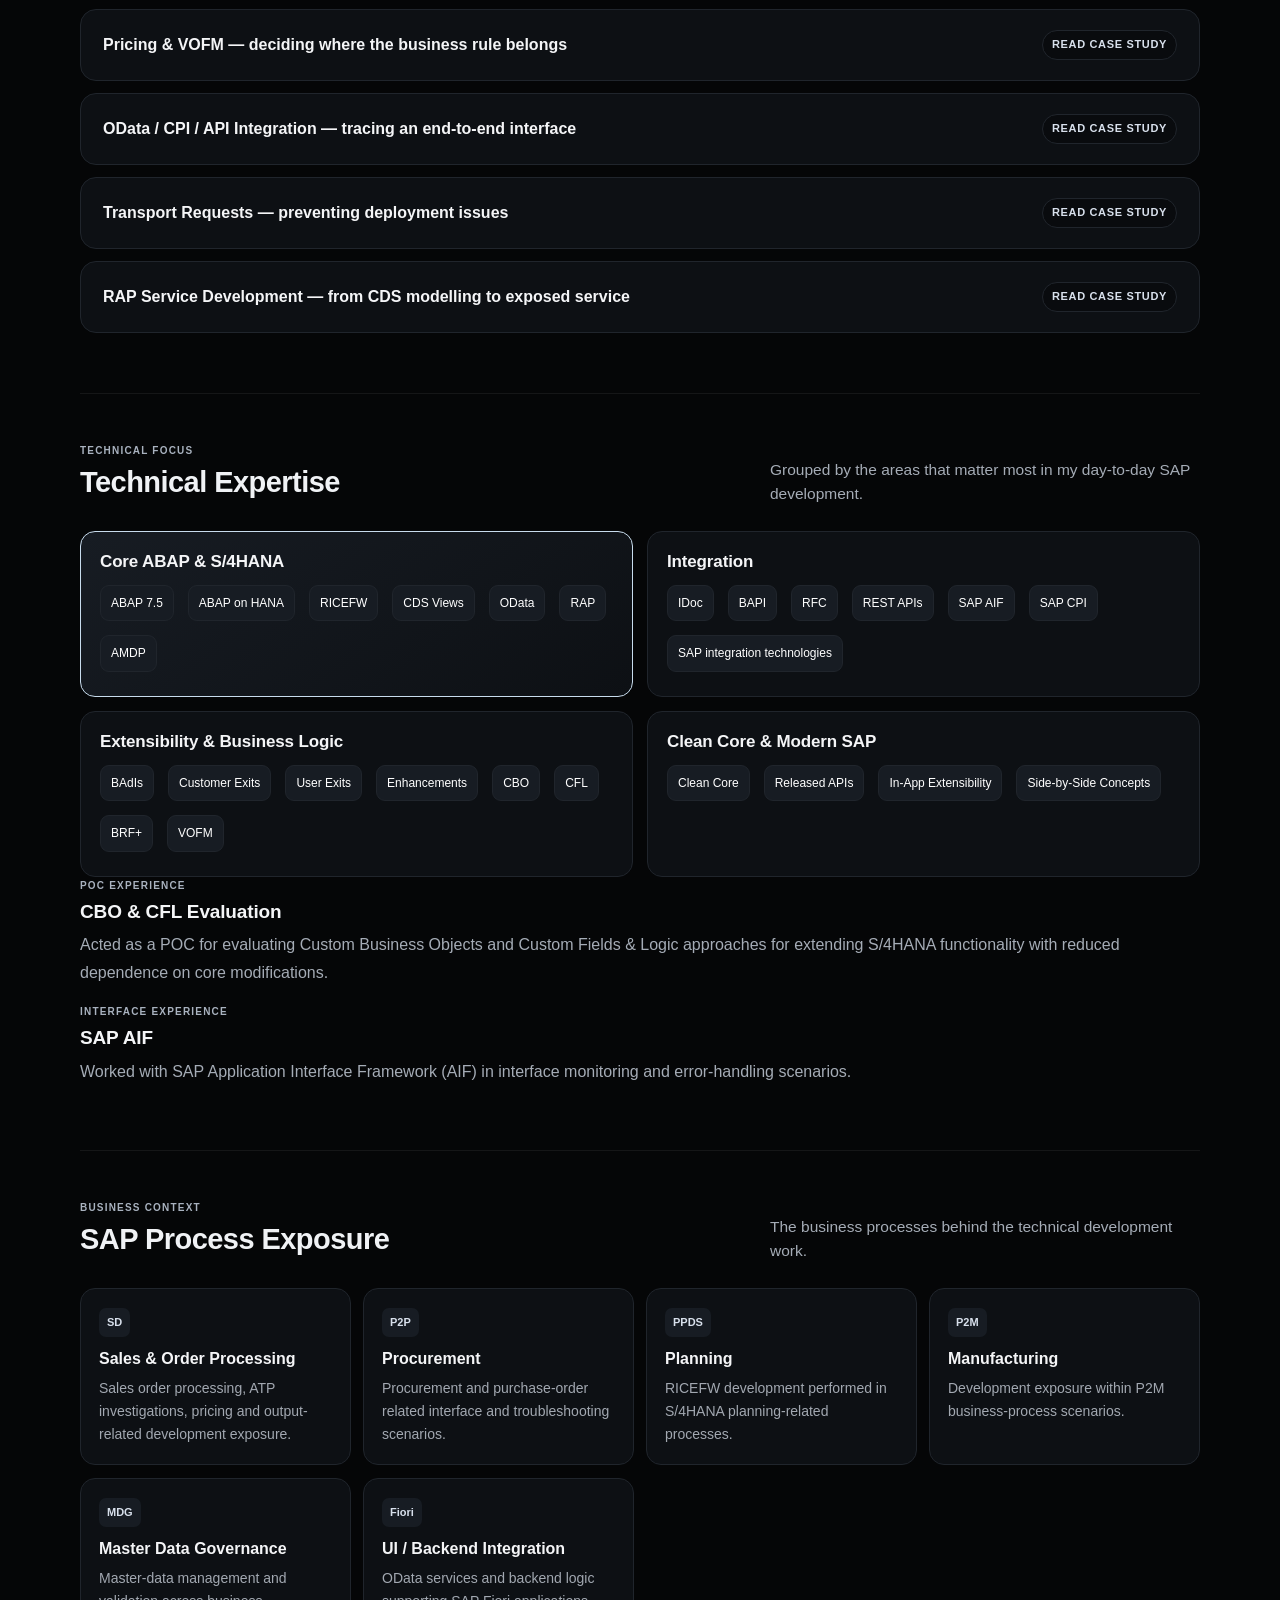
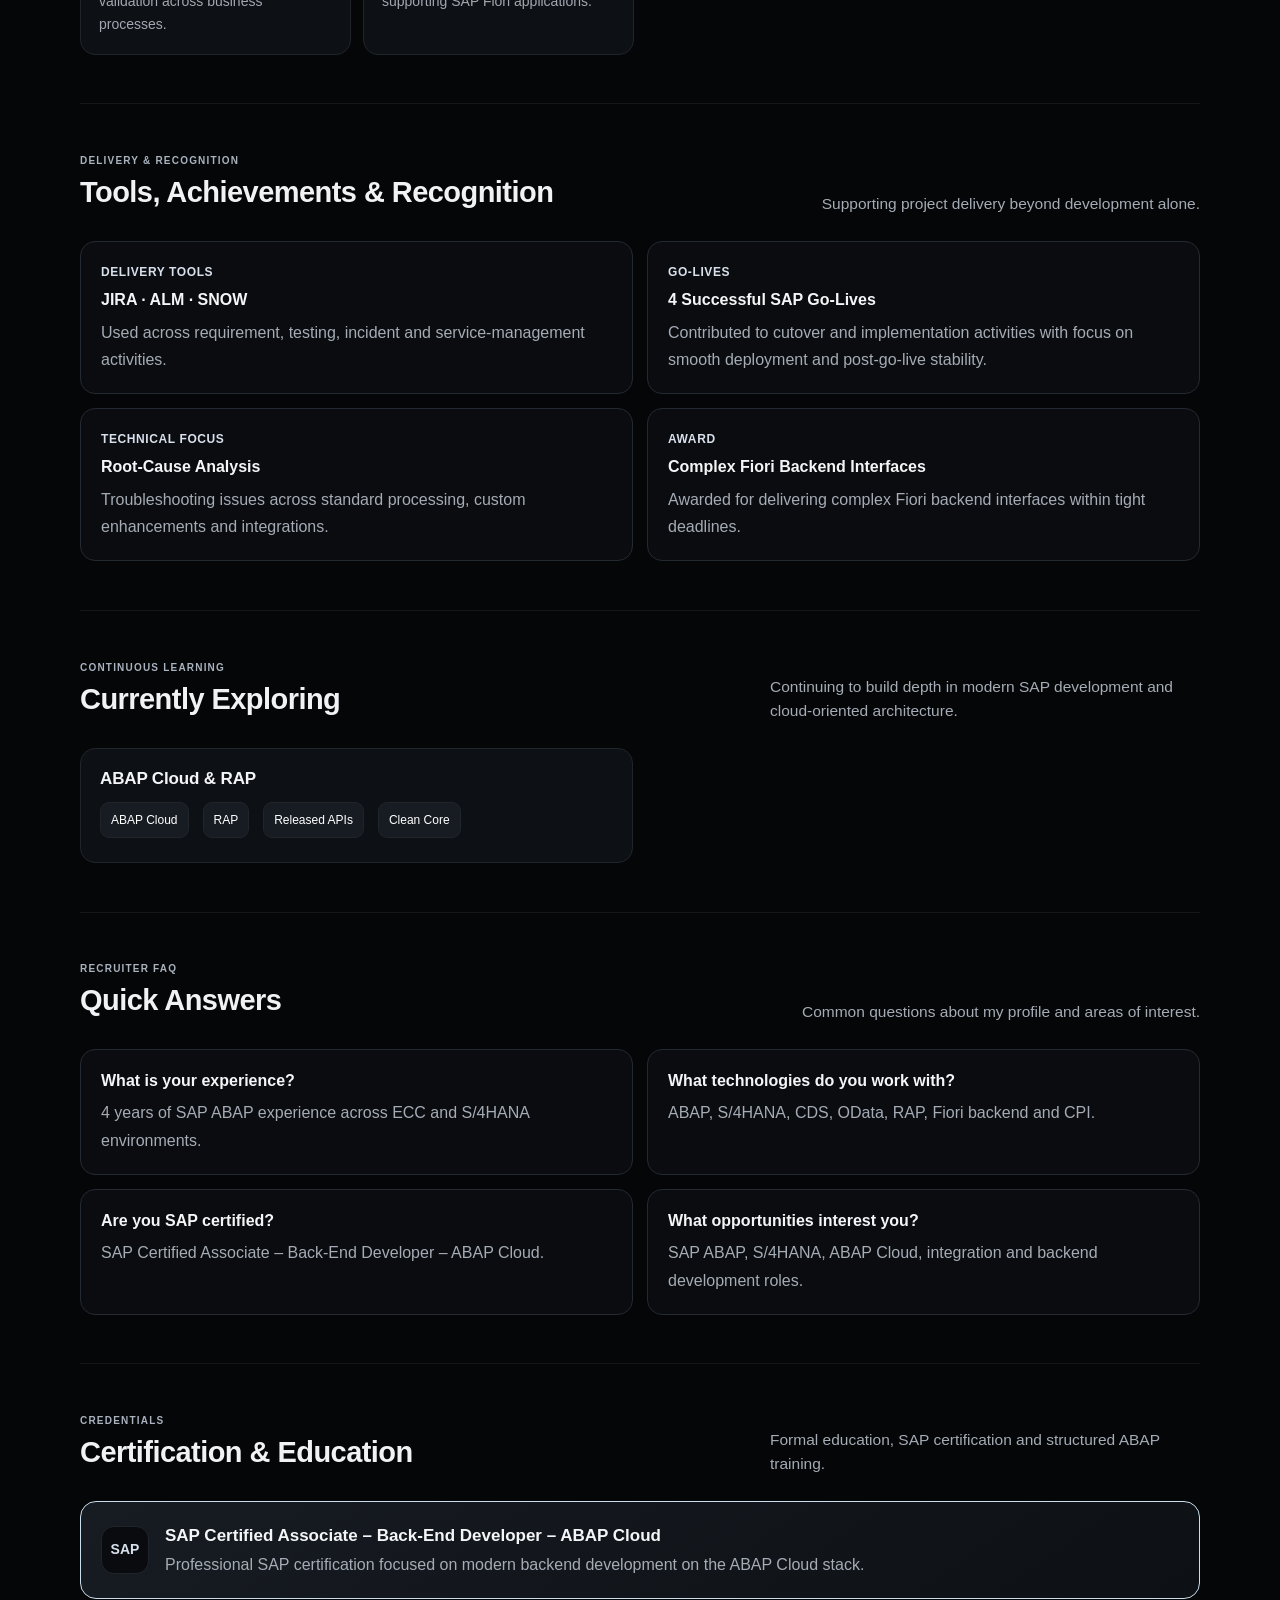
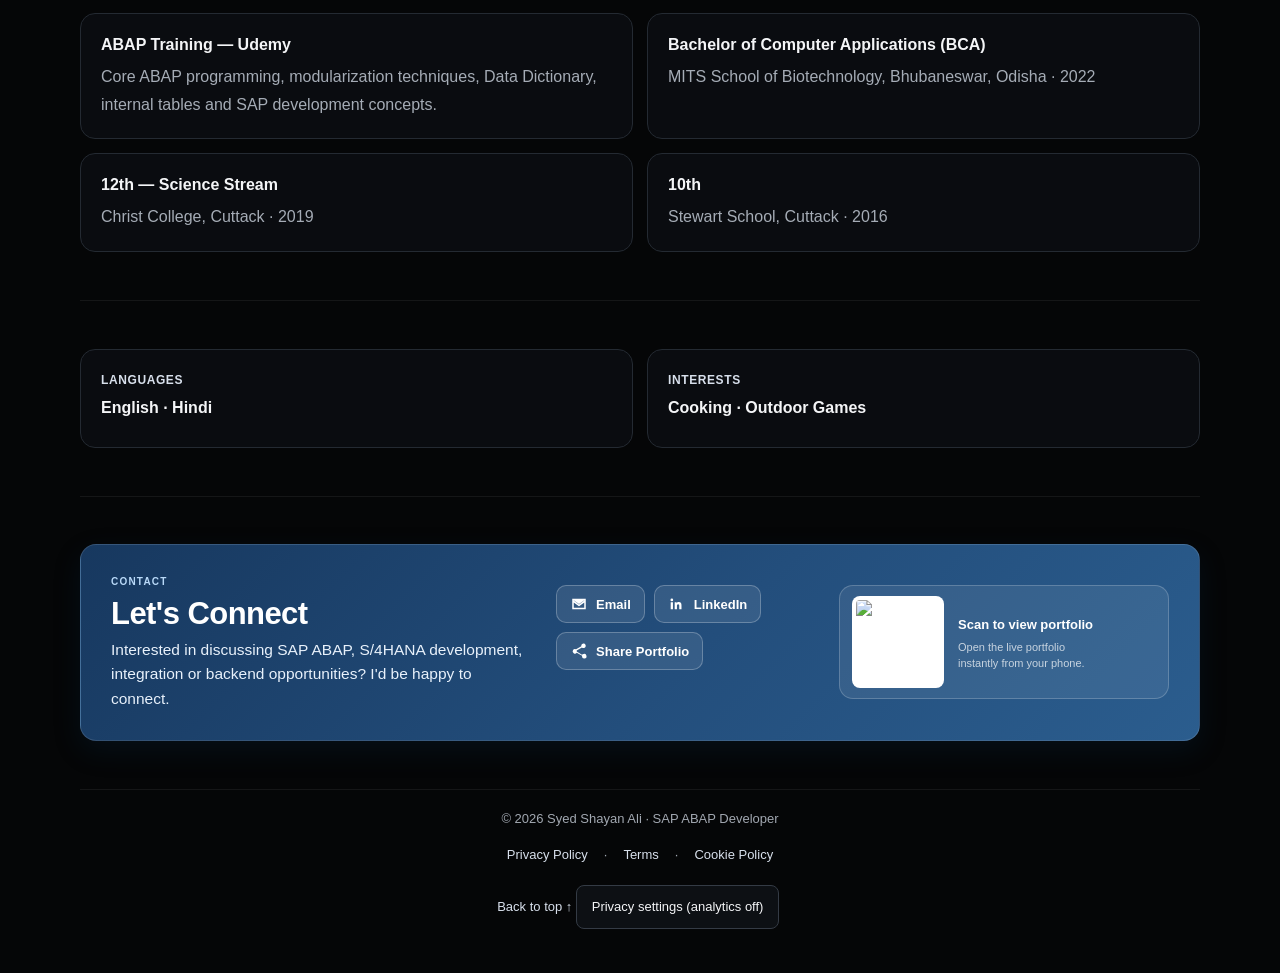
==== commit 793a1371: "Remove public resume builder and live preview" ====
--- a/index.html
+++ b/index.html
@@ -189,52 +189,7 @@
 .sap-test-logo{display:inline-flex;align-items:center;justify-content:center;width:46px;height:24px;background:#0a6ed1;color:#fff;font-weight:900;font-size:13px;letter-spacing:-.04em;transform:skew(-8deg);border-radius:2px;box-shadow:0 4px 10px rgba(10,110,209,.18)}.sap-test-logo span{transform:skew(8deg)}
 :focus-visible{outline:3px solid var(--accent);outline-offset:3px}.legal-footer{display:flex;justify-content:center;align-items:center;flex-wrap:wrap;gap:10px;margin:10px 0;color:var(--muted)}.legal-footer a{padding:4px 6px;border-radius:6px}
 </style>
-<style>@media(max-width:900px){.hero-layout{grid-template-columns:1fr;gap:24px}.hero-side{max-width:none}}@media(max-width:700px){header{padding:32px 24px}.hero-layout{grid-template-columns:1fr}.hero-side{padding:17px}h1{font-size:42px}.role{font-size:18px}.hero-summary{font-size:15px}.quick-nav{gap:6px}.quick-nav a{padding:8px 10px}.hero-impact{grid-template-columns:1fr 1fr}.hero-impact-card:last-child{grid-column:1/-1}}</style><style>
-/* Resume Builder */
-#resume-builder{scroll-margin-top:100px}
-.rb-layout{display:grid;grid-template-columns:minmax(300px,.82fr) minmax(420px,1.18fr);gap:18px}
-.rb-panel,.rb-preview{border:1px solid var(--border);border-radius:18px;background:var(--surface-2);padding:20px}
-.rb-panel h3,.rb-preview h3{margin-bottom:5px}
-.rb-sub{font-size:12px;color:var(--muted);margin-bottom:16px}
-.rb-grid{display:grid;grid-template-columns:1fr 1fr;gap:10px}
-.rb-field{display:flex;flex-direction:column;gap:5px;margin-bottom:10px}
-.rb-field.full{grid-column:1/-1}
-.rb-field label{font-size:11px;font-weight:800;color:var(--muted);text-transform:uppercase;letter-spacing:.06em}
-.rb-field input,.rb-field textarea{width:100%;border:1px solid var(--border);border-radius:10px;background:var(--surface);color:var(--text);padding:10px 11px;font:inherit;font-size:13px;outline:none}
-.rb-field textarea{min-height:82px;resize:vertical}
-.rb-field input:focus,.rb-field textarea:focus{border-color:var(--accent);box-shadow:0 0 0 3px var(--accent-soft)}
-.rb-actions{display:flex;flex-wrap:wrap;gap:8px;margin-top:12px}
-.rb-btn{border:1px solid var(--border);background:var(--surface);color:var(--text);padding:9px 12px;border-radius:10px;cursor:pointer;font:700 12px inherit}
-.rb-btn.primary{background:var(--accent);color:#fff;border-color:var(--accent)}
-.rb-btn:hover{transform:translateY(-1px);box-shadow:var(--shadow-soft)}
-.rb-exp{border:1px solid var(--border);border-radius:12px;padding:12px;margin-top:10px;background:var(--surface)}
-.rb-exp-head{display:flex;justify-content:space-between;align-items:center;margin-bottom:8px}
-.rb-exp-head strong{font-size:12px}
-.rb-remove{border:0;background:none;color:#b44;cursor:pointer;font-size:11px}
-.rb-paper{background:#fff;color:#172338;border:1px solid #d7dee8;border-radius:6px;padding:34px;min-height:700px;box-shadow:0 12px 28px rgba(16,43,78,.08)}
-.rb-paper h1{font-size:30px;letter-spacing:-.8px;color:#172338;margin:0}
-.rb-paper .rb-role{font-size:15px;color:#0a6ed1;font-weight:750;margin-top:4px}
-.rb-contact{font-size:10.5px;color:#59677a;margin-top:7px}
-.rb-paper section{border:0;box-shadow:none;border-radius:0;padding:0;margin:20px 0 0;background:transparent}
-.rb-paper section h2{font-size:12px;letter-spacing:.1em;text-transform:uppercase;color:#0a6ed1;border-bottom:1px solid #dbe3ec;padding-bottom:5px;margin-bottom:8px}
-.rb-paper p,.rb-paper li{font-size:11px;line-height:1.55;color:#344257}
-.rb-paper ul{margin:5px 0;padding-left:18px}
-.rb-paper .rb-job{margin-bottom:12px}
-.rb-paper .rb-jobtop{display:flex;justify-content:space-between;gap:12px;font-size:11.5px;font-weight:800;color:#172338}
-.rb-paper .rb-muted{font-size:10.5px;color:#68778b}
-.rb-status{font-size:11px;color:var(--muted);margin-top:9px}
-@media(max-width:900px){.rb-layout{grid-template-columns:1fr}.rb-paper{min-height:auto}}
-@media(max-width:560px){.rb-grid{grid-template-columns:1fr}.rb-field.full{grid-column:auto}.rb-paper{padding:22px}.rb-paper .rb-jobtop{display:block}}
-@media print{
-  body>*{visibility:hidden!important}
-  #resume-builder,#resume-builder *{visibility:visible!important}
-  #resume-builder{position:absolute;left:0;top:0;width:100%;margin:0;padding:0;background:#fff!important;border:0!important;box-shadow:none!important}
-  #resume-builder>.section-head,.rb-panel,.rb-status{display:none!important}
-  #resume-builder .rb-layout{display:block}
-  #resume-builder .rb-preview{border:0;padding:0;background:#fff}
-  #resume-builder .rb-paper{box-shadow:none;border:0;border-radius:0;min-height:0}
-}
-</style>
+<style>@media(max-width:900px){.hero-layout{grid-template-columns:1fr;gap:24px}.hero-side{max-width:none}}@media(max-width:700px){header{padding:32px 24px}.hero-layout{grid-template-columns:1fr}.hero-side{padding:17px}h1{font-size:42px}.role{font-size:18px}.hero-summary{font-size:15px}.quick-nav{gap:6px}.quick-nav a{padding:8px 10px}.hero-impact{grid-template-columns:1fr 1fr}.hero-impact-card:last-child{grid-column:1/-1}}</style>
 
 <style id="shayan-premium-ui">
 :root,body,body.dark{--bg:#050607;--surface:#090b0e;--surface-2:#0d1014;--surface-3:#12161b;--text:#f4f5f7;--muted:#a2a8b1;--accent:#d8e0ec;--accent-2:#ffffff;--accent-soft:#171c23;--border:#20252c;--border-strong:#343b45;--shadow:0 22px 70px rgba(0,0,0,.38);--shadow-soft:0 10px 32px rgba(0,0,0,.25);--radius:0px;--nav-bg:rgba(5,6,7,.86)}
@@ -291,14 +246,14 @@
 .section-kicker{color:#a9b2bf;font-size:10px}
 section h2{color:#f0f2f5;font-size:29px}
 .intro,.muted,p,.experience-copy p{color:#a5acb6}
-.card,.metric,.work-intro,.work-map-card,.case-card,.impact-card,.process-step,.approach-step,.highlight-card,.journey-content,.rb-panel,.rb-preview{background:rgba(12,15,19,.84);border-color:#242a32;box-shadow:none}
+.card,.metric,.work-intro,.work-map-card,.case-card,.impact-card,.process-step,.approach-step,.highlight-card,.journey-content{background:rgba(12,15,19,.84);border-color:#242a32;box-shadow:none}
 .card:hover,.case-card:hover,.work-map-card:hover{border-color:#58616e;box-shadow:0 12px 35px rgba(0,0,0,.25)}
 .number,.hero-impact-card strong{color:#f0f2f5}
-.contacts a,.quick-nav a,.filter-btn,.rb-btn{background:#101419;border-color:#303741;color:#d4d9e0}
+.contacts a,.quick-nav a,.filter-btn{background:#101419;border-color:#303741;color:#d4d9e0}
 .recruiter-panel{background:#0c1015;color:#eef1f5;border-color:#303741}
 .recruiter-panel p,.recruiter-panel li{color:#a5acb6}
-.rb-field input,.rb-field textarea{background:#090c10;border-color:#303741;color:#eef1f5}
-.rb-exp{background:#0a0d11;border-color:#303741}
+
+
 @media(max-width:860px){.nav{grid-template-columns:auto 1fr;min-height:70px}.navlinks{grid-column:1/-1;grid-row:2;justify-content:center}.nav-actions{grid-column:2;grid-row:1}.hero-layout{grid-template-columns:1fr;gap:34px}.hero-side.code-window{max-width:600px;width:100%}header{padding:58px 0 64px;min-height:0}}
 @media(max-width:620px){.container{width:min(100% - 34px,1120px)}.nav{gap:6px}.navlinks{justify-content:flex-start;overflow-x:auto}.navlinks a{padding:7px 11px}.nav-actions .recruiter-nav-button{font-size:10px}.nav-actions{gap:5px}.hero-main h1{font-size:clamp(43px,12vw,60px);letter-spacing:-2.5px}.hero-impact{display:grid;grid-template-columns:repeat(3,minmax(0,1fr));gap:6px}.hero-impact-card{padding:9px 7px}.hero-impact-card strong{font-size:14px}.hero-impact-card span{font-size:8px}.code-window-body{padding:18px 10px}.code-line{font-size:9px;grid-template-columns:22px 1fr;gap:6px}section{padding:36px 0}}
 @media(prefers-reduced-motion:reduce){.code-window,.hero-main>*{animation:none!important;transition:none!important}}
@@ -717,40 +672,7 @@
 <section class="reveal" id="education"><div class="section-head"><div><div class="section-kicker">Credentials</div><h2>Certification &amp; Education</h2></div><p class="intro">Formal education, SAP certification and structured ABAP training.</p></div><div class="cert-feature"><div class="cert-icon">SAP</div><div><strong>SAP Certified Associate – Back-End Developer – ABAP Cloud</strong><div class="muted">Professional SAP certification focused on modern backend development on the ABAP Cloud stack.</div></div></div><div class="grid"><div class="card"><strong>ABAP Training — Udemy</strong><span class="muted">Core ABAP programming, modularization techniques, Data Dictionary, internal tables and SAP development concepts.</span></div><div class="card"><strong>Bachelor of Computer Applications (BCA)</strong><span class="muted">MITS School of Biotechnology, Bhubaneswar, Odisha · 2022</span></div><div class="card"><strong>12th — Science Stream</strong><span class="muted">Christ College, Cuttack · 2019</span></div><div class="card"><strong>10th</strong><span class="muted">Stewart School, Cuttack · 2016</span></div></div></section>
 <section class="reveal"><div class="grid"><div class="card"><div class="accent-line">Languages</div><strong>English · Hindi</strong></div><div class="card"><div class="accent-line">Interests</div><strong>Cooking · Outdoor Games</strong></div></div></section>
 <section class="reveal"><div class="contact-band"><div><div class="section-kicker" style="color:#9cc9f7">Contact</div><h2 style="color:#fff;margin-bottom:5px">Let's Connect</h2><div class="muted">Interested in discussing SAP ABAP, S/4HANA development, integration or backend opportunities? I'd be happy to connect.</div></div><div class="contact-band-layout"><div><div class="contacts"><a class="contact-link" href="mailto:syedshayan.ali.330@gmail.com?subject=SAP%20ABAP%20Opportunity%20-%20Portfolio%20Website"><svg aria-hidden="true" class="contact-icon" viewBox="0 0 24 24" role="img"><path d="M3 5h18v14H3V5Zm2 2v.4l7 5.1 7-5.1V7l-7 5-7-5Zm0 3.1V17h14v-6.9l-6.41 4.67a1 1 0 0 1-1.18 0L5 10.1Z"/></svg><span>Email</span></a><a class="contact-link" href="https://www.linkedin.com/in/syed-shayan-ali-793152230" rel="noopener" target="_blank"><svg aria-hidden="true" class="contact-icon" viewBox="0 0 24 24" role="img"><path d="M5.1 8.3A1.8 1.8 0 1 0 5.1 4.7a1.8 1.8 0 0 0 0 3.6ZM3.6 9.8h3v9.1h-3V9.8Zm5 0h2.9v1.25h.04c.4-.76 1.38-1.56 2.84-1.56 3.04 0 3.6 2 3.6 4.6v4.81h-3v-4.26c0-1.02-.02-2.33-1.42-2.33-1.42 0-1.64 1.1-1.64 2.26v4.33h-3V9.8Z"/></svg><span>LinkedIn</span></a><button class="share-portfolio" id="sharePortfolio" type="button" aria-label="Share this portfolio"><svg aria-hidden="true" class="contact-icon" viewBox="0 0 24 24" role="img"><path d="M18 16.1c-.77 0-1.46.3-1.99.78L8.91 12.7c.05-.23.09-.46.09-.7s-.04-.47-.09-.7l7.02-4.09A2.99 2.99 0 1 0 15 5c0 .24.04.47.09.7L8.07 9.79A3 3 0 1 0 9 14.21l7.1 4.19c-.06.19-.1.39-.1.6a3 3 0 1 0 2-2.9Z"/></svg><span>Share Portfolio</span></button></div><div class="contacts" style="margin-top:8px"></div></div><div class="portfolio-qr" aria-label="Portfolio QR code"><img src="https://api.qrserver.com/v1/create-qr-code/?size=180x180&margin=8&data=https%3A%2F%2Fshayan263.github.io%2FShayan_Profile%2F%3Futm_source%3Dqr%26utm_medium%3Doffline%26utm_campaign%3Dportfolio_qr" alt="QR code to open Syed Shayan Ali portfolio" width="180" height="180" loading="lazy" decoding="async"/><div><strong>Scan to view portfolio</strong><span>Open the live portfolio instantly from your phone.</span></div></div></div></div></section>
-<section id="resume-builder" class="reveal">
-<div class="section-head">
-  <div><div class="section-kicker">Resume Builder</div><h2>Build an ATS-ready resume</h2></div>
-  <p class="intro">Edit your content, preview the resume instantly, save a local draft, and print the finished version to PDF.</p>
-</div>
-<div class="rb-layout">
-  <div class="rb-panel">
-    <h3>Resume details</h3>
-    <div class="rb-sub">Your changes stay in this browser until you choose to print them.</div>
-    <div class="rb-grid">
-      <div class="rb-field"><label for="rbName">Name</label><input id="rbName" value="Syed Shayan Ali"></div>
-      <div class="rb-field"><label for="rbTitle">Target title</label><input id="rbTitle" value="SAP ABAP Developer"></div>
-      <div class="rb-field"><label for="rbExpYears">Experience</label><input id="rbExpYears" value="4 Years"></div>
-      <div class="rb-field"><label for="rbLocation">Location</label><input id="rbLocation" value="India"></div>
-      <div class="rb-field full"><label for="rbContact">Contact line</label><input id="rbContact" value="LinkedIn  •  Email  •  Portfolio"></div>
-      <div class="rb-field full"><label for="rbSummary">Professional summary</label><textarea id="rbSummary">SAP ABAP Developer with experience in S/4HANA development, RICEFW components, OData, CDS Views, RAP, integrations and enterprise interfaces.</textarea></div>
-      <div class="rb-field full"><label for="rbSkills">Technical skills</label><textarea id="rbSkills">SAP ABAP, S/4HANA, OData, CDS Views, RAP, SAP integration technologies, CPI, Fiori, IDocs, BAPIs, RFCs, Enhancements</textarea></div>
-      <div class="rb-field full"><div class="rb-field-label">Experience entries</div><div id="rbExperiences"></div><button type="button" class="rb-btn" id="rbAddExp">+ Add experience</button></div>
-      <div class="rb-field full"><label for="rbEducation">Education</label><input id="rbEducation" value=""></div>
-    </div>
-    <div class="rb-actions">
-      <button type="button" class="rb-btn primary" id="rbPrint">Download / Print PDF</button>
-      <button type="button" class="rb-btn" id="rbSave">Save Draft</button>
-      <button type="button" class="rb-btn" id="rbReset">Reset</button>
-    </div>
-    <div class="rb-status" id="rbStatus">Live preview updates as you type.</div>
-  </div>
-  <div class="rb-preview">
-    <h3>Live preview</h3>
-    <div class="rb-sub">ATS-friendly single-column preview.</div>
-    <div class="rb-paper" id="rbPaper"></div>
-  </div>
-</div>
-</section>
+
 <footer>© 2026 Syed Shayan Ali · SAP ABAP Developer<div class="legal-footer" role="navigation" aria-label="Legal and privacy"><a href="privacy.html">Privacy Policy</a><span aria-hidden="true">·</span><a href="terms.html">Terms</a><span aria-hidden="true">·</span><a href="cookie-policy.html">Cookie Policy</a></div><a href="#top">Back to top ↑</a></footer>
 
 
@@ -982,14 +904,19 @@
 
   // Scroll reveal.
   const revealElements=[...document.querySelectorAll('.reveal')];
-  const observer=new IntersectionObserver(entries=>entries.forEach(e=>{if(e.isIntersecting){e.target.classList.add('visible');observer.unobserve(e.target)}}),{threshold:.12});
-  revealElements.forEach((el, i)=>{
-    el.style.transitionDelay=(Math.min(i,10)*45)+'ms';
-    observer.observe(el);
-  });
-  window.addEventListener('pageshow',()=>{
+  if('IntersectionObserver' in window){
+    const observer=new IntersectionObserver(entries=>{
+      entries.forEach(entry=>{
+        if(entry.isIntersecting){
+          entry.target.classList.add('visible');
+          observer.unobserve(entry.target);
+        }
+      });
+    },{threshold:.08,rootMargin:'0px 0px 40px 0px'});
+    revealElements.forEach(el=>observer.observe(el));
+  }else{
     revealElements.forEach(el=>el.classList.add('visible'));
-  });
+  }
 
   // Case study filtering and searching.
   const cases=[...document.querySelectorAll('.case-study')];
@@ -1009,84 +936,16 @@
 
   // Highlight the nav item matching the visible section.
   const navLinks=[...document.querySelectorAll('.navlinks a')];
-  const sections=[...document.querySelectorAll('section[id],header')];
-  const navObserver=new IntersectionObserver(entries=>{entries.forEach(entry=>{if(entry.isIntersecting && entry.target.id){navLinks.forEach(a=>a.classList.toggle('active',a.getAttribute('href')==='#'+entry.target.id))}})},{rootMargin:'-25% 0px -60% 0px',threshold:0});
-  document.querySelectorAll('section[id]').forEach(s=>navObserver.observe(s));
-  // Premium motion interactions.
-  const motionHeader=document.querySelector('header');
-  if(motionHeader && !window.matchMedia('(prefers-reduced-motion: reduce)').matches){
-    motionHeader.addEventListener('pointermove',e=>{
-      const r=motionHeader.getBoundingClientRect();
-      const x=((e.clientX-r.left)/r.width-.5)*2;
-      const y=((e.clientY-r.top)/r.height-.5)*2;
-      motionHeader.style.setProperty('--pointer-x',x.toFixed(3));
-      motionHeader.style.setProperty('--pointer-y',y.toFixed(3));
-    });
-    motionHeader.addEventListener('pointerleave',()=>{motionHeader.style.setProperty('--pointer-x','0');motionHeader.style.setProperty('--pointer-y','0')});
-  }
-
+  if('IntersectionObserver' in window){
+    const navObserver=new IntersectionObserver(entries=>{
+      entries.forEach(entry=>{
+        if(entry.isIntersecting && entry.target.id){
+          navLinks.forEach(link=>link.classList.toggle('active',link.getAttribute('href')==='#'+entry.target.id));
+        }
+      });
+    },{rootMargin:'-25% 0px -60% 0px',threshold:0});
+    document.querySelectorAll('section[id]').forEach(section=>navObserver.observe(section));
+  }
 })();
 </script>
-</main><script>
-(function(){
-  const ids=['rbName','rbTitle','rbExpYears','rbLocation','rbContact','rbSummary','rbSkills','rbEducation'];
-  const $=id=>document.getElementById(id);
-  const paper=$('rbPaper'), list=$('rbExperiences'), status=$('rbStatus');
-  const defaultExp=[{company:'Deloitte Consulting Pvt. Ltd.',role:'SAP ABAP Developer',dates:'Feb 2026 – Present',details:'S/4HANA development, RICEFW, OData, CDS, RAP and enterprise integrations.'}];
-
-  function addExperience(data=defaultExp[0]){
-    const row=document.createElement('div'); row.className='rb-exp'; const rowId='rb-exp-'+Math.random().toString(36).slice(2);
-    row.innerHTML='<div class="rb-exp-head"><strong>Experience</strong><button type="button" class="rb-remove" aria-label="Remove experience entry">Remove</button></div>'+
-      '<div class="rb-grid">'+
-      '<div class="rb-field"><label for="'+rowId+'-company">Company</label><input id="'+rowId+'-company" data-k="company"></div>'+
-      '<div class="rb-field"><label for="'+rowId+'-role">Role</label><input id="'+rowId+'-role" data-k="role"></div>'+
-      '<div class="rb-field"><label for="'+rowId+'-dates">Dates</label><input id="'+rowId+'-dates" data-k="dates"></div>'+
-      '<div class="rb-field"><label for="'+rowId+'-location">Location</label><input id="'+rowId+'-location" data-k="location"></div>'+
-      '<div class="rb-field full"><label for="'+rowId+'-details">Highlights</label><textarea id="'+rowId+'-details" data-k="details"></textarea></div></div>';
-    row.querySelector('[data-k="company"]').value=data.company||'';
-    row.querySelector('[data-k="role"]').value=data.role||'';
-    row.querySelector('[data-k="dates"]').value=data.dates||'';
-    row.querySelector('[data-k="location"]').value=data.location||'';
-    row.querySelector('[data-k="details"]').value=data.details||'';
-    row.querySelector('.rb-remove').onclick=()=>{row.remove();render();};
-    row.querySelectorAll('input,textarea').forEach(x=>x.addEventListener('input',render));
-    list.appendChild(row); render();
-  }
-  function experiences(){
-    return [...list.querySelectorAll('.rb-exp')].map(row=>{
-      const o={}; row.querySelectorAll('[data-k]').forEach(x=>o[x.dataset.k]=x.value.trim()); return o;
-    });
-  }
-  function value(id){return $(id).value.trim();}
-  function render(){
-    const bullets=value('rbSkills').split(',').map(x=>x.trim()).filter(Boolean);
-    const jobs=experiences();
-    paper.innerHTML=
-      '<h1>'+esc(value('rbName')||'Your Name')+'</h1>'+
-      '<div class="rb-role">'+esc(value('rbTitle')||'Professional Title')+'</div>'+
-      '<div class="rb-contact">'+esc(value('rbLocation'))+(value('rbLocation')&&value('rbContact')?'  •  ':'')+esc(value('rbContact'))+'</div>'+
-      '<section><h2>Professional Summary</h2><p>'+esc(value('rbSummary')||'Add a professional summary.')+'</p></section>'+
-      '<section><h2>Professional Experience</h2>'+jobs.map(j=>'<div class="rb-job"><div class="rb-jobtop"><span>'+esc(j.role||'Role')+' — '+esc(j.company||'Company')+'</span><span>'+esc(j.dates||'Dates')+'</span></div>'+(j.location?'<div class="rb-muted">'+esc(j.location)+'</div>':'')+(j.details?'<p>'+esc(j.details)+'</p>':'')+'</div>').join('')+'</section>'+
-      '<section><h2>Technical Skills</h2><p>'+bullets.map(esc).join(' • ')+'</p></section>'+
-      '<section><h2>Education</h2><p>'+esc(value('rbEducation')||'Add education details.')+'</p></section>';
-  }
-  function esc(v){return String(v).replace(/[&<>"']/g,c=>({'&':'&amp;','<':'&lt;','>':'&gt;','"':'&quot;',"'":'&#39;'}[c]));}
-  ids.forEach(id=>$(id).addEventListener('input',render));
-  $('rbAddExp').onclick=()=>addExperience({company:'',role:'',dates:'',location:'',details:''});
-  $('rbPrint').onclick=()=>window.print();
-  $('rbSave').onclick=()=>{
-    localStorage.setItem('shayanResumeBuilder',JSON.stringify({fields:Object.fromEntries(ids.map(id=>[id,value(id)])),experiences:experiences()}));
-    status.textContent='Draft saved on this device.';
-  };
-  $('rbReset').onclick=()=>{
-    localStorage.removeItem('shayanResumeBuilder'); ids.forEach(id=>$(id).value=$(id).defaultValue);
-    list.innerHTML=''; addExperience(defaultExp[0]); status.textContent='Draft reset.';
-  };
-  try{
-    const saved=JSON.parse(localStorage.getItem('shayanResumeBuilder')||'null');
-    if(saved?.fields){ids.forEach(id=>{if(saved.fields[id]!=null)$(id).value=saved.fields[id];});list.innerHTML='';(saved.experiences||defaultExp).forEach(addExperience);}
-    else addExperience(defaultExp[0]);
-  }catch(e){addExperience(defaultExp[0]);}
-  render();
-})();
-</script><script src="privacy-consent.js"></script><script src="recruiter.js" defer></script></body></html>+</main><script src="privacy-consent.js"></script><script src="recruiter.js" defer></script></body></html>
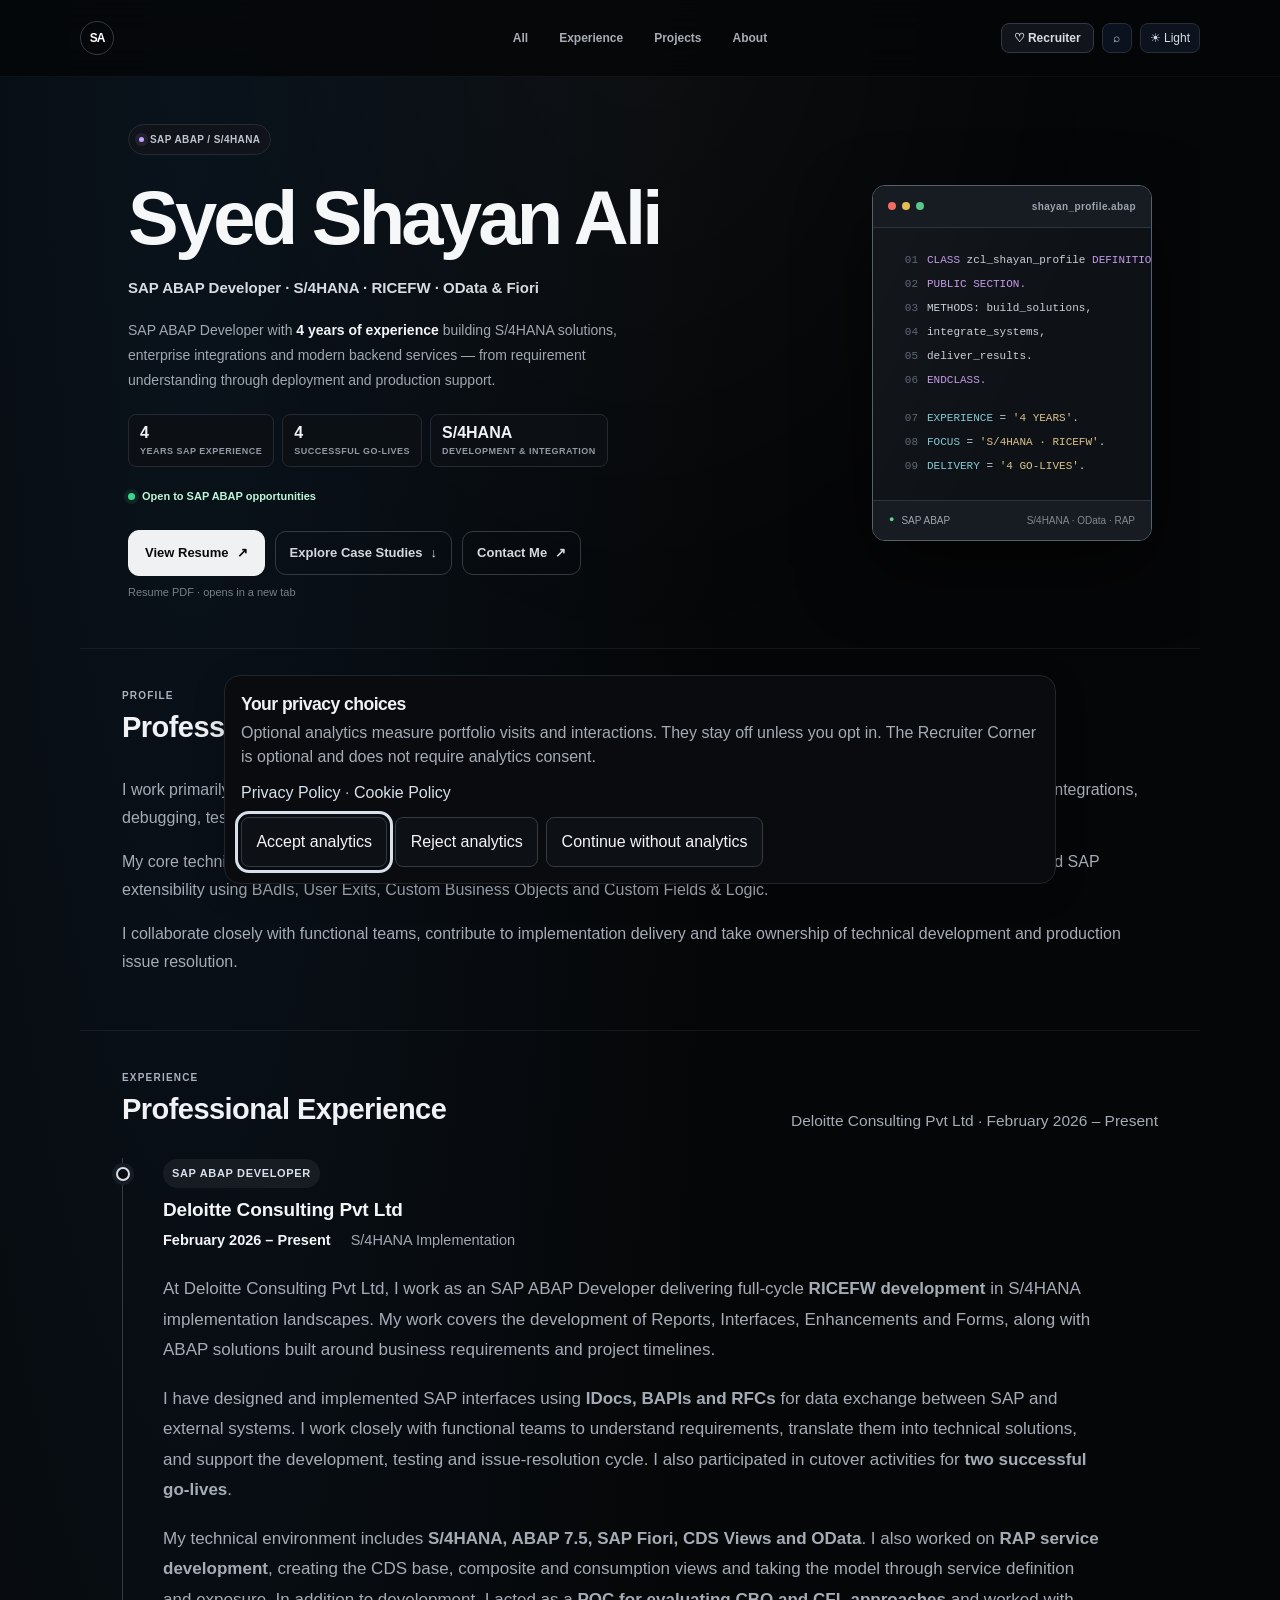
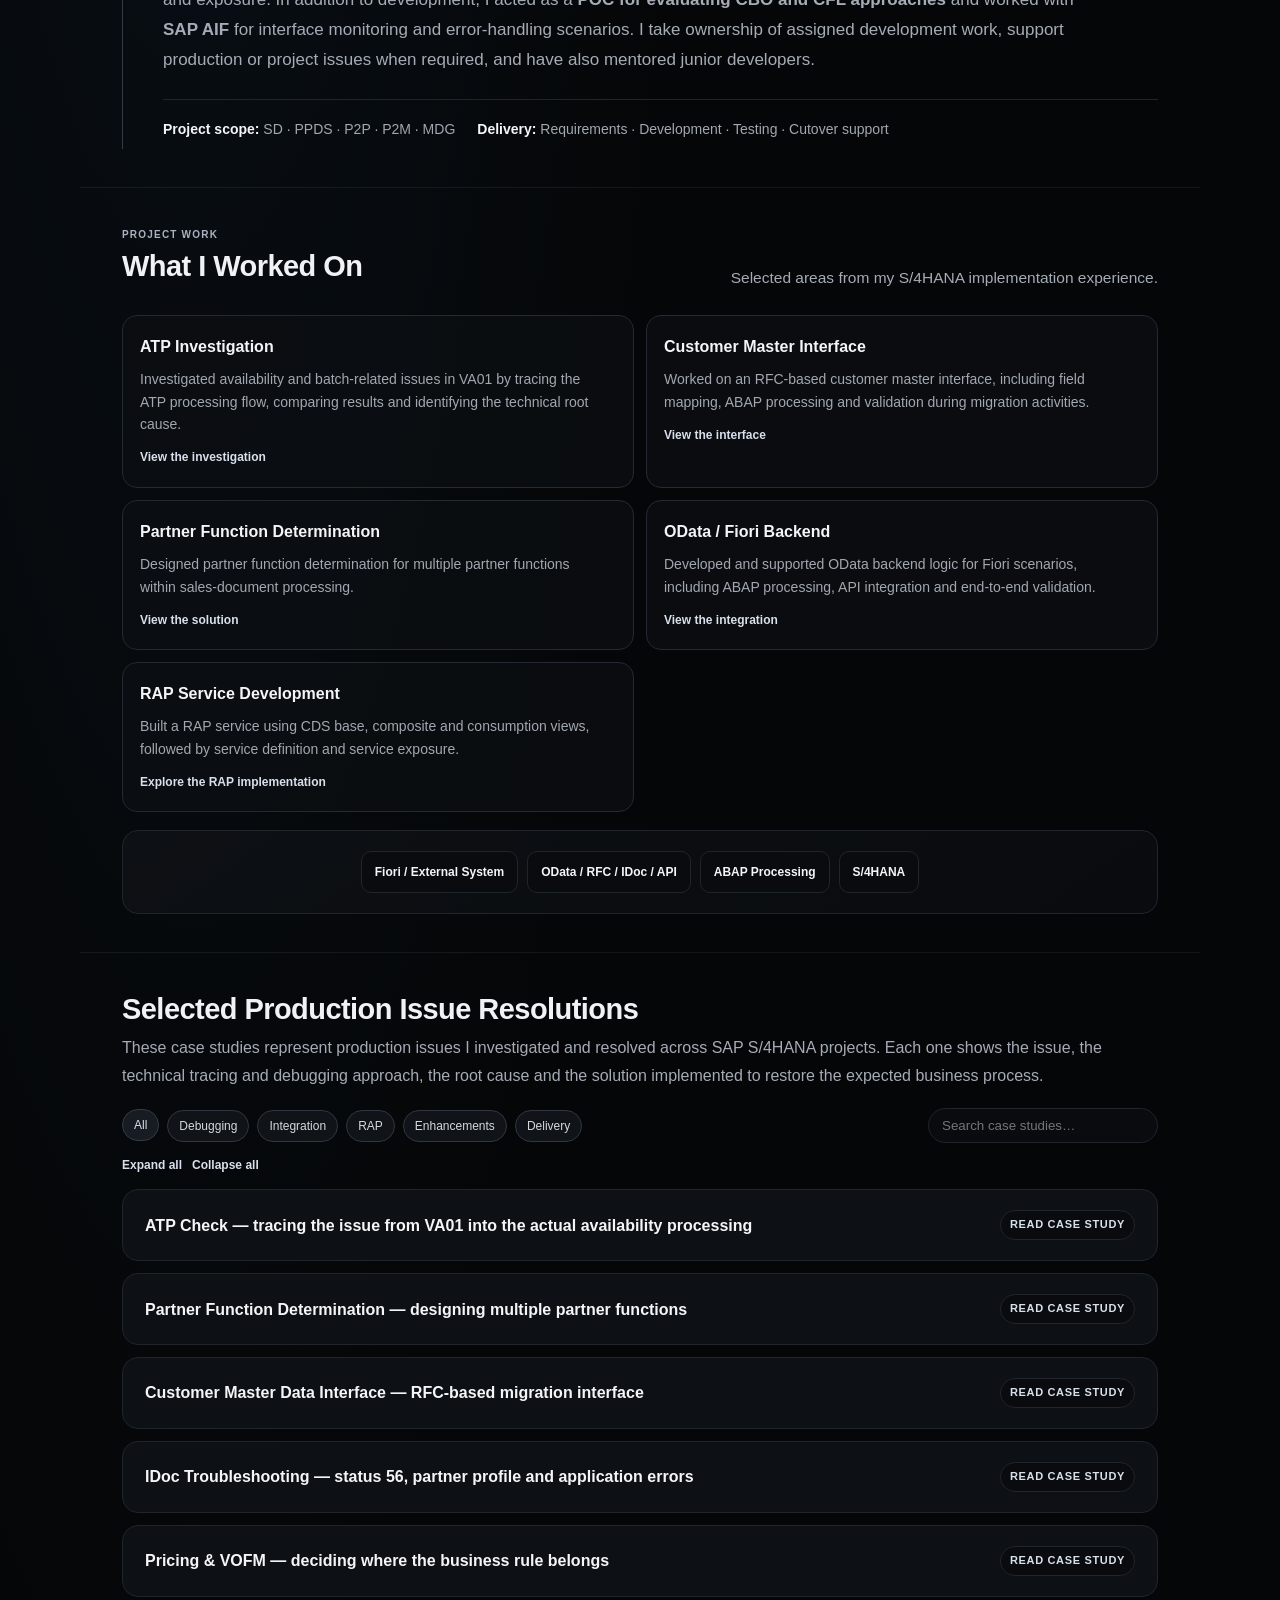
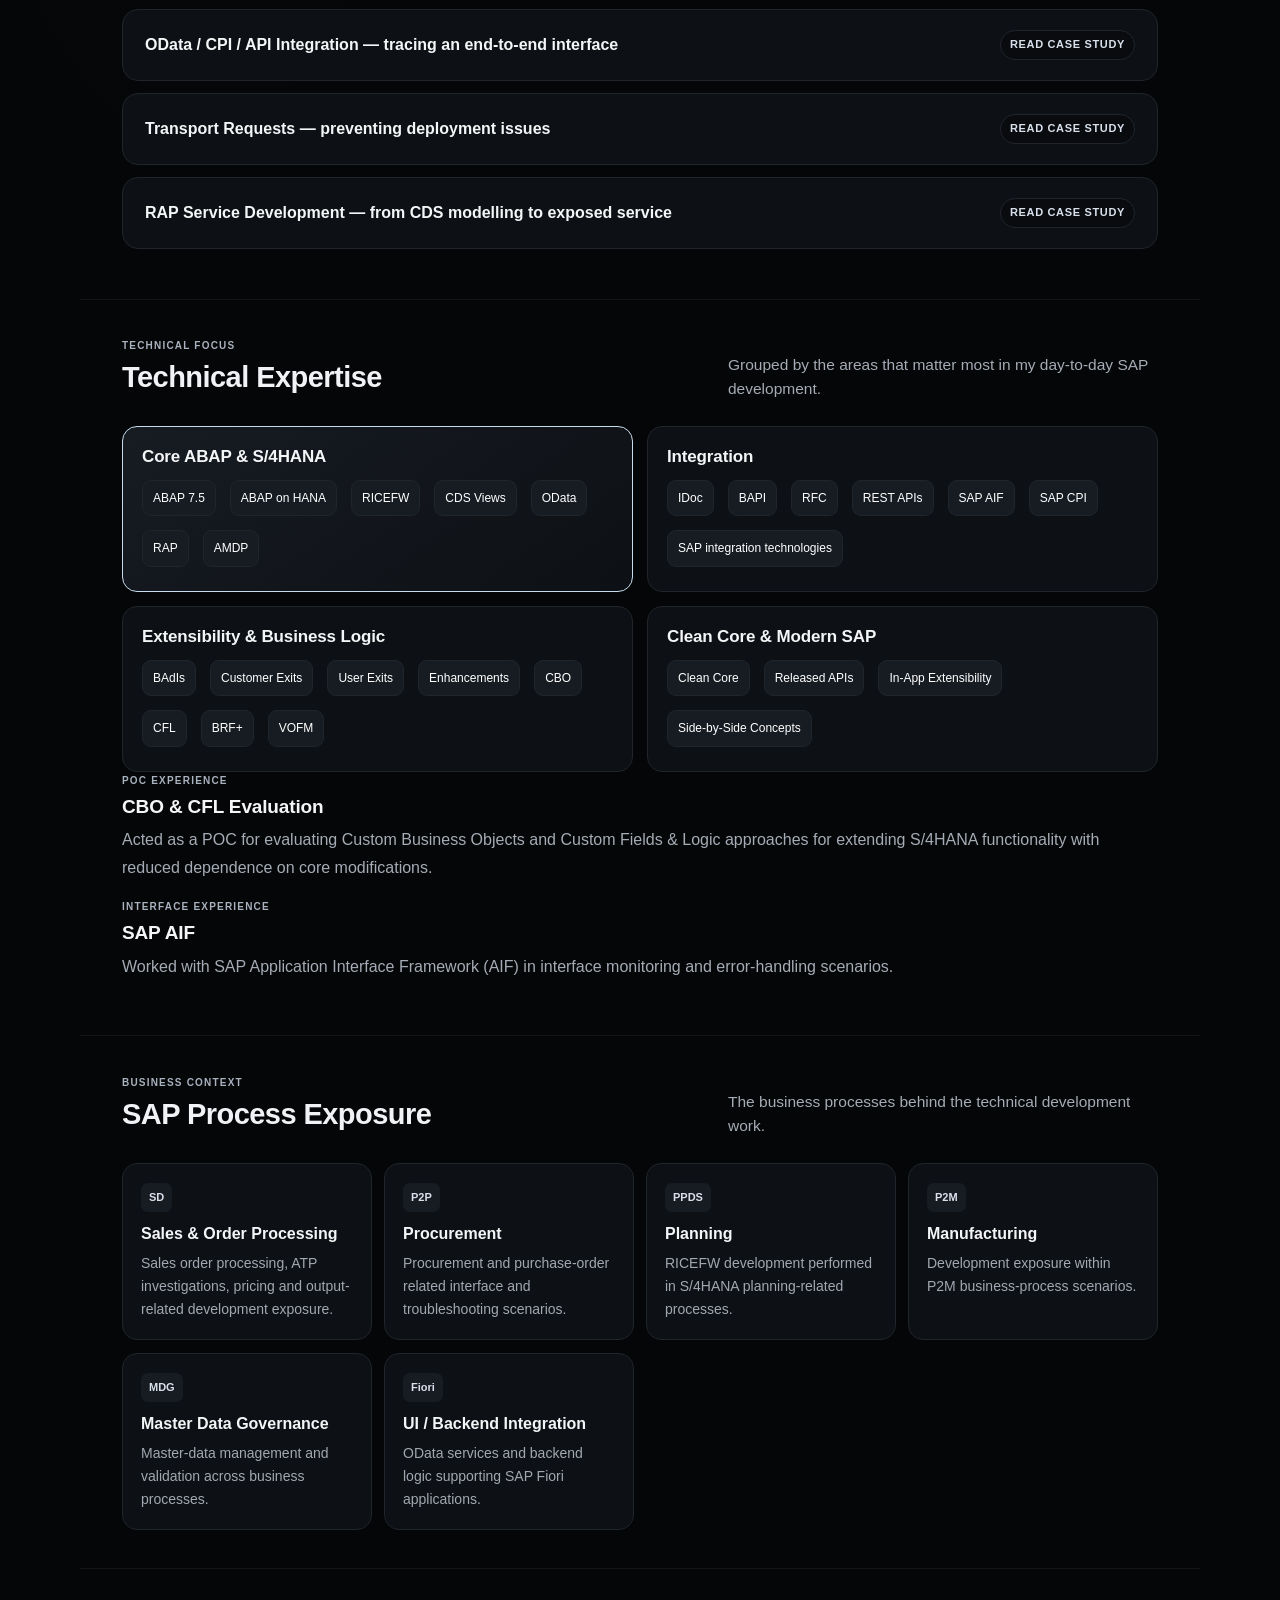
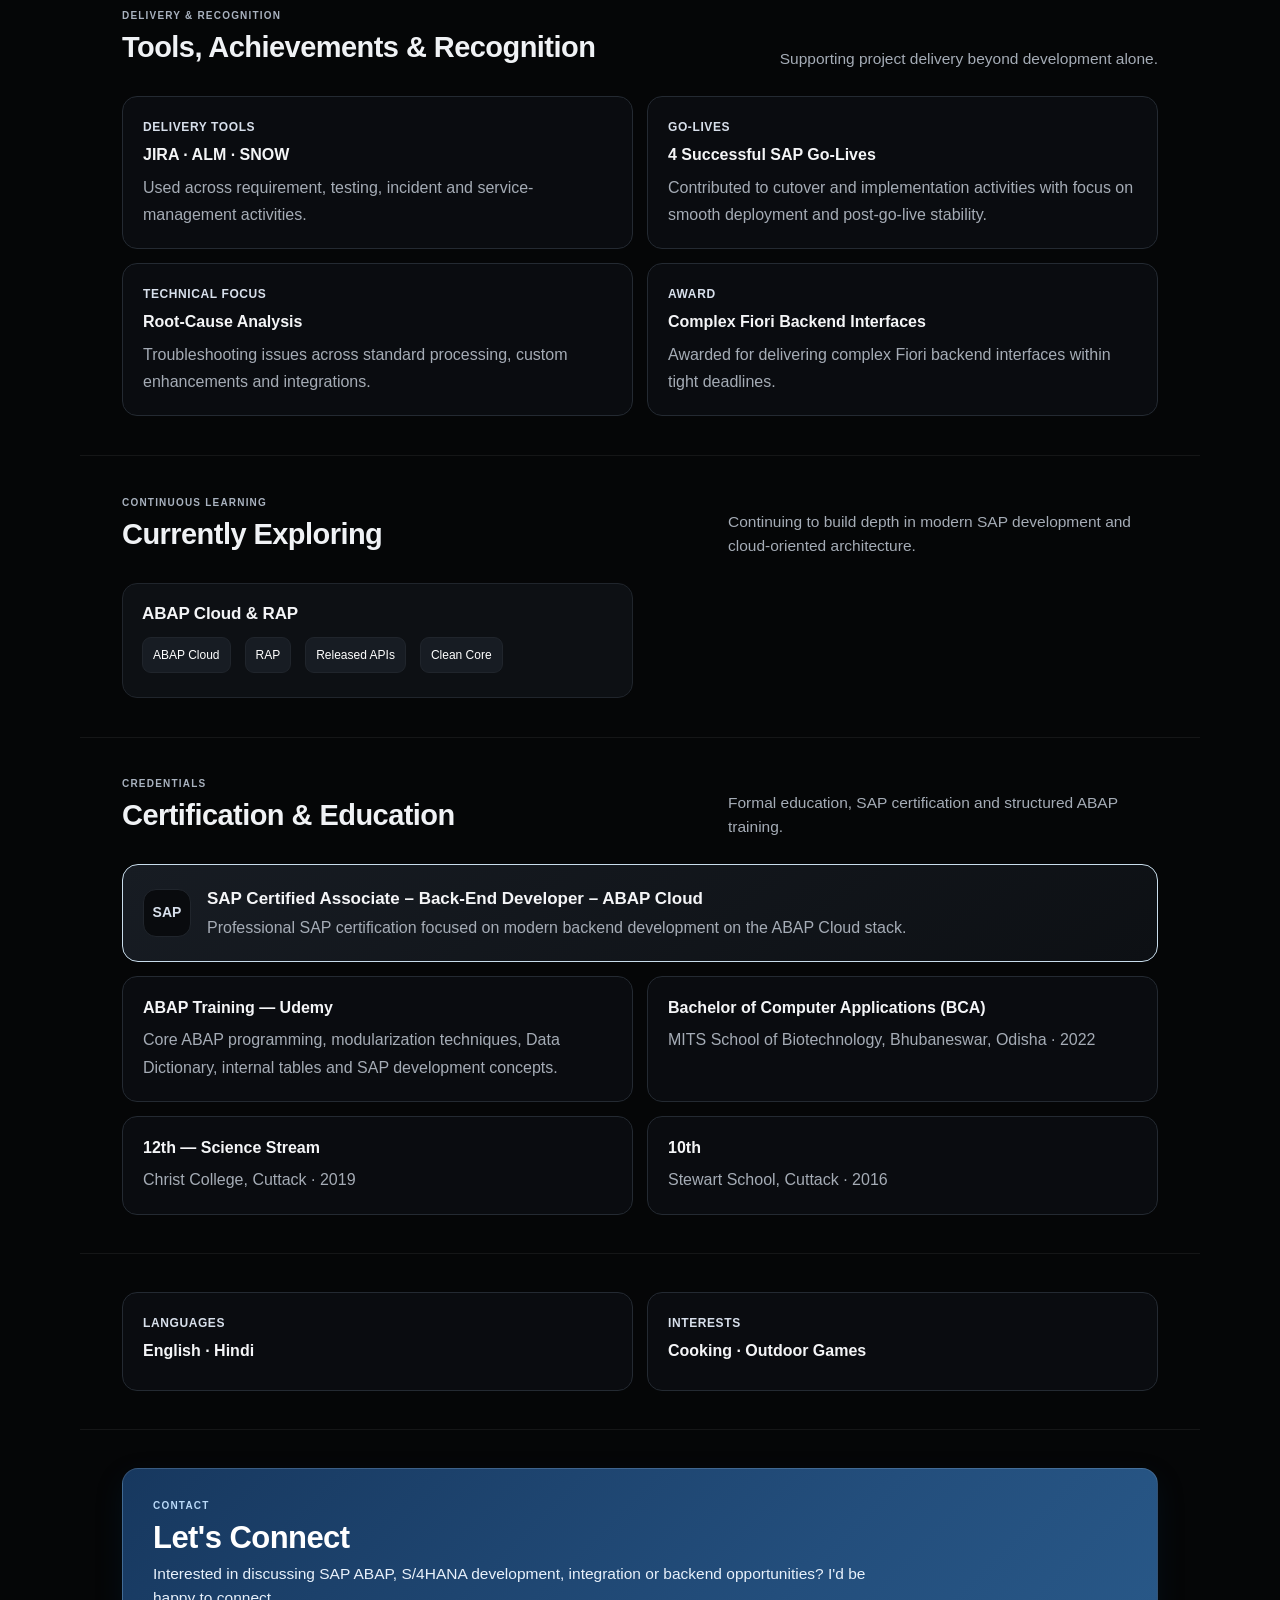
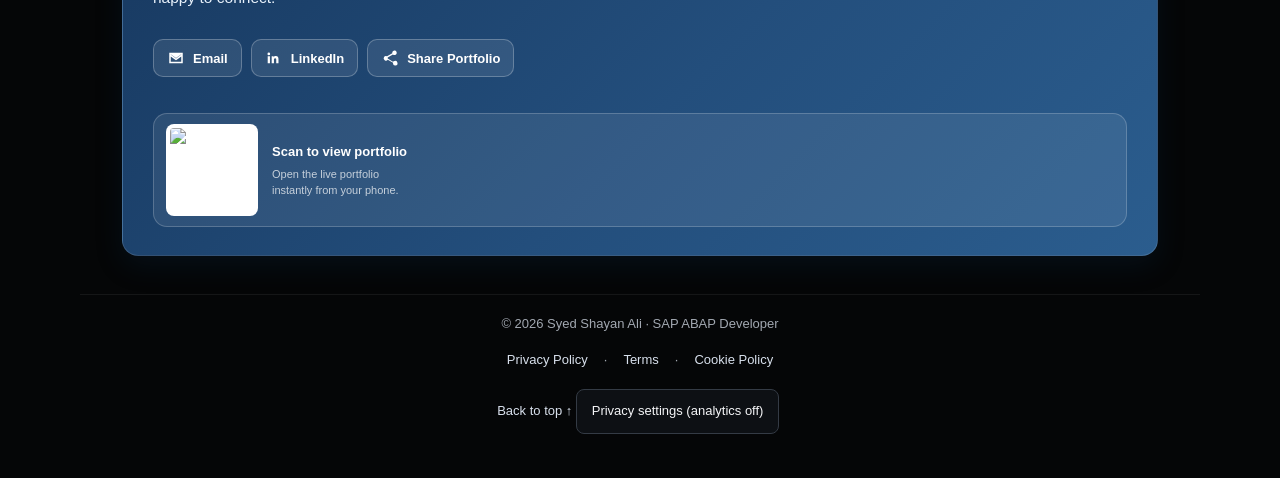
==== commit 05ba54ce: "Streamline portfolio content and improve responsive layouts" ====
--- a/index.html
+++ b/index.html
@@ -259,6 +259,90 @@
 @media(prefers-reduced-motion:reduce){.code-window,.hero-main>*{animation:none!important;transition:none!important}}
 </style>
 <link rel="stylesheet" href="recruiter.css">
+<style id="responsive-cleanup">
+/* Unified responsive layer: desktop, tablet and mobile */
+html{scroll-padding-top:112px}
+body{overflow-x:hidden}
+img,svg,video{max-width:100%;height:auto}
+.container{width:min(1120px,calc(100% - 40px))}
+header,section{min-width:0}
+section{scroll-margin-top:112px}
+.grid,.case-grid,.impact-grid,.process-grid,.highlight-grid,.work-map,.work-dashboard{min-width:0}
+.grid>*,.case-grid>*,.impact-grid>*,.process-grid>*,.highlight-grid>*,.work-map>*,.work-dashboard>*{min-width:0}
+p,.muted,.intro,.case-description,.process-detail{overflow-wrap:anywhere}
+.nav,.navlinks,.hero-layout>*{min-width:0}
+.navlinks{scrollbar-width:thin}
+.hero-main h1{overflow-wrap:anywhere}
+.contact-band-layout,.contact-band,.contacts{min-width:0;flex-wrap:wrap}
+.portfolio-qr{max-width:100%;min-width:0}
+@media(min-width:1100px){
+ .container{width:min(1120px,calc(100% - 56px))}
+ header{padding:46px 48px}
+ section{padding:38px 42px}
+ .hero-layout{grid-template-columns:minmax(0,1.5fr) minmax(280px,.5fr);gap:44px}
+}
+@media(max-width:900px){
+ .container{width:calc(100% - 36px)}
+ .nav{display:grid;grid-template-columns:minmax(0,1fr) auto;gap:8px;padding:10px 0}
+ .navlinks{grid-column:1/-1;grid-row:2;justify-content:flex-start;width:100%;overflow-x:auto}
+ .nav-actions{grid-column:2;grid-row:1;gap:6px}
+ .hero-layout{grid-template-columns:1fr;gap:24px}
+ .hero-side{max-width:none}
+ .section-head{align-items:flex-start}
+ .work-dashboard{grid-template-columns:1fr}
+ .case-search{margin-left:0;min-width:0;flex:1 1 100%}
+}
+@media(max-width:700px){
+ .container{width:calc(100% - 28px)}
+ header{margin:16px 0;padding:28px 20px}
+ section{padding:25px 19px;margin-bottom:14px;border-radius:16px}
+ .section-head{display:block;margin-bottom:18px}
+ .section-head .intro,.intro{max-width:none;margin-top:8px;font-size:14px}
+ .hero-main h1{font-size:clamp(38px,10vw,54px);letter-spacing:-1.8px;line-height:1.04}
+ .hero-main .role,.role{font-size:18px}
+ .hero-summary{font-size:15px;line-height:1.65}
+ .hero-impact{grid-template-columns:repeat(3,minmax(0,1fr));gap:6px}
+ .hero-impact-card{padding:10px 7px}
+ .hero-impact-card strong{font-size:16px}
+ .hero-impact-card span{font-size:8px}
+ .metrics{grid-template-columns:repeat(2,minmax(0,1fr))}
+ .grid,.case-grid,.impact-grid,.process-grid,.highlight-grid,.work-map,.work-dashboard,.work-stat-row{grid-template-columns:1fr}
+ .section-head h2{font-size:clamp(24px,6vw,30px)}
+ .experience-copy p,.case-body p,p{font-size:15px;line-height:1.68}
+ .case-card{padding:15px}
+ details.case-study summary{padding:16px;align-items:flex-start;flex-wrap:wrap}
+ .case-read{white-space:normal}
+ .case-body{padding:4px 16px 18px;font-size:15px}
+ .case-meta{margin:0 15px 10px}
+ .case-toolbar{align-items:stretch}
+ .filter-btn{flex:0 0 auto}
+ .expand-row{flex-wrap:wrap}
+ .contact-band{padding:22px 18px}
+ .contact-band-layout{display:flex;flex-direction:column;align-items:stretch;gap:16px}
+ .contact-band .contacts{display:flex;flex-wrap:wrap}
+ .portfolio-qr{width:100%}
+ .timeline{padding-left:22px}
+}
+@media(max-width:440px){
+ .nav{grid-template-columns:minmax(0,1fr) auto}
+ .brand{font-size:14px}
+ .nav-actions{gap:4px}
+ .nav-actions .recruiter-nav-button{padding:7px 8px;font-size:10px}
+ .nav-actions .theme-toggle{padding:7px 8px;font-size:11px}
+ .navlinks a{padding:7px 9px;font-size:11px}
+ .hero-impact{grid-template-columns:1fr 1fr}
+ .hero-impact-card:last-child{grid-column:1/-1}
+ .metrics{grid-template-columns:1fr 1fr}
+ .contacts a,.quick-nav a{padding:8px 10px;font-size:12px}
+ .portfolio-search-row{flex-wrap:wrap}
+ .portfolio-search-actions{width:100%;justify-content:flex-end}
+ .portfolio-search-panel{top:108px;padding:10px 12px}
+ .experience-meta{gap:7px 12px;font-size:13px}
+}
+@media(prefers-reduced-motion:reduce){
+ html{scroll-behavior:auto}
+ *,*::before,*::after{transition-duration:.01ms!important;animation-duration:.01ms!important}
+}</style>
 </head>
 <body id="top" class="dark">
 <a class="skip-link" href="#main-content">Skip to content</a>
@@ -286,119 +370,20 @@
 
 
 
-<section class="reveal" id="journey">
-<div class="section-head">
-<div><div class="section-kicker">My Journey</div><h2>From Joining Deloitte to Building SAP Solutions</h2></div>
-<p class="intro">A timeline of how my SAP ABAP experience has grown through implementation projects, technical ownership, integrations and newer S/4HANA technologies.</p>
-</div>
-<div class="journey-timeline">
-<div class="journey-item">
-<div class="journey-dot">01</div>
-<div class="journey-content">
-<div class="journey-date">February 2026 · Started at Deloitte</div>
-<h3>Started my SAP ABAP journey</h3>
-<p>I joined <strong>Deloitte Consulting Pvt Ltd</strong> as an SAP ABAP Developer and began working in enterprise SAP environments, building a strong foundation across ABAP development, debugging, enhancements and RICEFW objects.</p>
-<div class="journey-tags"><span>ABAP</span><span>RICEFW</span><span>ECC / S/4HANA</span></div>
-</div>
-</div>
-
-<div class="journey-item">
-<div class="journey-dot">02</div>
-<div class="journey-content">
-<div class="journey-date">S/4HANA Implementation Projects</div>
-<h3>Moved deeper into implementation work</h3>
-<p>My work expanded into <strong>S/4HANA implementation projects</strong>, where I worked across requirements, technical design, development, testing and issue resolution. I contributed to RICEFW development across areas including <strong>SD, PPDS, P2P and P2M</strong>, while working closely with functional teams.</p>
-<div class="journey-tags"><span>S/4HANA</span><span>RICEFW</span><span>SD</span><span>PPDS</span><span>P2P</span></div>
-</div>
-</div>
-
-<div class="journey-item">
-<div class="journey-dot">03</div>
-<div class="journey-content">
-<div class="journey-date">Integration &amp; Interface Development</div>
-<h3>Started solving cross-system integration problems</h3>
-<p>I gained hands-on experience developing and troubleshooting interfaces using <strong>IDocs, BAPIs, RFCs, OData and REST-based services</strong>. I also worked with <strong>CPI and SAP AIF</strong>, giving me exposure to both the ABAP side of integrations and the monitoring and error-handling side of enterprise interfaces.</p>
-<div class="journey-tags"><span>IDoc</span><span>BAPI</span><span>RFC</span><span>OData</span><span>CPI</span><span>AIF</span></div>
-</div>
-</div>
-
-<div class="journey-item">
-<div class="journey-dot">04</div>
-<div class="journey-content">
-<div class="journey-date">Go-Live Experience</div>
-<h3>From development to implementation delivery</h3>
-<p>I contributed to cutover and delivery activities across <strong>four successful SAP go-lives</strong>. This gave me experience beyond development — including transport and dependency checks, testing support, issue resolution, cutover coordination and supporting the system through implementation milestones.</p>
-<div class="journey-tags"><span>4 Successful Go-Lives</span><span>Cutover</span><span>TR Analysis</span><span>Production Support</span></div>
-</div>
-</div>
-
-<div class="journey-item">
-<div class="journey-dot">05</div>
-<div class="journey-content">
-<div class="journey-date">Modern S/4HANA Development</div>
-<h3>Expanded into CDS, Fiori and RAP</h3>
-<p>As my experience grew, I moved beyond traditional ABAP into modern S/4HANA development. I worked with <strong>CDS Views, OData and Fiori backend development</strong> and developed a RAP service by creating the relevant CDS layers and exposing the service. I also explored <strong>Custom Business Objects and Custom Fields &amp; Logic</strong> as extensibility approaches.</p>
-<div class="journey-tags"><span>CDS Views</span><span>OData</span><span>Fiori</span><span>RAP</span><span>CBO</span><span>CFL</span></div>
-</div>
-</div>
-
-<div class="journey-item">
-<div class="journey-dot">06</div>
-<div class="journey-content">
-<div class="journey-date">Today</div>
-<h3>Building broader SAP technical depth</h3>
-<p>Today, my focus is on combining strong <strong>ABAP fundamentals</strong> with modern SAP development practices. I continue to work on technical problem solving, integrations, clean-core-oriented extensibility and S/4HANA development while strengthening my knowledge of <strong>ABAP Cloud, RAP and integration technologies</strong>.</p>
-<p class="journey-closing">The journey has gradually moved from writing ABAP code to understanding the complete technical flow — from a business requirement and system process to integration, debugging, implementation and production delivery.</p>
-<div class="journey-tags"><span>ABAP Cloud</span><span>RAP</span><span>Clean Core</span><span>Integration</span></div>
-</div>
-</div>
-</div>
-</section>
-
-<section class="reveal"><div class="section-head"><div><div class="section-kicker">Delivery Capability</div><h2>What I Can Deliver</h2></div><p class="intro">Practical development and delivery capabilities across SAP backend and integration landscapes.</p></div><div class="grid"><div class="card"><div class="accent-line">RICEFW Development</div><strong>End-to-End SAP Development</strong><span class="muted">Reports, interfaces, conversions, enhancements and forms across ECC and S/4HANA landscapes.</span></div><div class="card"><div class="accent-line">S/4HANA Development</div><strong>Modern ABAP Backend</strong><span class="muted">CDS Views, OData, RAP and ABAP on HANA development with a focus on modern extensibility.</span></div><div class="card"><div class="accent-line">Integration</div><strong>Connected SAP Solutions</strong><span class="muted">CPI, APIs, IDocs, RFCs and BAPIs for inbound and outbound integration scenarios.</span></div><div class="card"><div class="accent-line">Production Support</div><strong>Root-Cause Analysis</strong><span class="muted">Debugging, issue isolation, technical analysis and resolution across business-critical processes.</span></div><div class="card"><div class="accent-line">Fiori Backend</div><strong>OData &amp; Backend Services</strong><span class="muted">Backend logic and OData services supporting SAP Fiori applications and business workflows.</span></div><div class="card"><div class="accent-line">Process Automation</div><strong>Workflow Improvement</strong><span class="muted">Power Automate and Excel-based automation to reduce manual processing and reconciliation effort.</span></div></div></section>
-
-
-<section class="reveal impact-section" id="impact"><div class="section-head"><div><div class="section-kicker">Business Impact</div><h2>Business Impact &amp; Results</h2></div><p class="intro">Measured outcomes and delivery results from SAP development, automation and implementation work.</p></div><div class="impact-grid"><div class="impact-card impact-primary"><span class="impact-number">RICEFW</span><span class="impact-label">development</span><strong>S/4HANA Delivery</strong><p>Built and supported SAP RICEFW components, interfaces and enhancements across implementation and production-support activities.</p></div><div class="impact-card"><span class="impact-number">3</span><span class="impact-label">greenfield go-lives</span><strong>Implementation Delivery</strong><p>Contributed across development, testing, cutover and post-go-live support for SAP greenfield implementations.</p></div><div class="impact-card"><span class="impact-number">RAP</span><span class="impact-label">modern ABAP</span><strong>Modern S/4HANA Development</strong><p>Worked with CDS Views, OData and RAP to build backend services and expose business functionality.</p></div><div class="impact-card"><span class="impact-number">Fiori</span><span class="impact-label">backend delivery</span><strong>Complex Interface Delivery</strong><p>Delivered complex Fiori backend interfaces under tight deadlines, with formal recognition for the work.</p></div><div class="impact-card"><span class="impact-number">E2E</span><span class="impact-label">problem solving</span><strong>Root-Cause Resolution</strong><p>Traced issues through standard and custom processing to identify the correct enhancement or processing layer rather than fixing only the visible symptom.</p></div><div class="impact-card"><span class="impact-number">SAP ↔ API</span><span class="impact-label">integration delivery</span><strong>End-to-End Integration</strong><p>Worked across OData, CPI, APIs, IDocs, RFCs and BAPIs to support reliable data exchange across business processes.</p></div></div></section>
+
+
+
+
+
+
 <section class="reveal" id="experience"><div class="section-head"><div><div class="section-kicker">Experience</div><h2>Professional Experience</h2></div><p class="intro">Deloitte Consulting Pvt Ltd · February 2026 – Present</p></div><div class="timeline"><div class="timelineItem"><span class="timeline-badge">SAP ABAP Developer</span><h3>Deloitte Consulting Pvt Ltd</h3><div class="experience-meta"><span>February 2026 – Present</span><span>S/4HANA Implementation</span></div><div class="experience-copy"><p>At Deloitte Consulting Pvt Ltd, I work as an SAP ABAP Developer delivering full-cycle <strong>RICEFW development</strong> in S/4HANA implementation landscapes. My work covers the development of Reports, Interfaces, Enhancements and Forms, along with ABAP solutions built around business requirements and project timelines.</p><p>I have designed and implemented SAP interfaces using <strong>IDocs, BAPIs and RFCs</strong> for data exchange between SAP and external systems. I work closely with functional teams to understand requirements, translate them into technical solutions, and support the development, testing and issue-resolution cycle. I also participated in cutover activities for <strong>two successful go-lives</strong>.</p><p>My technical environment includes <strong>S/4HANA, ABAP 7.5, SAP Fiori, CDS Views and OData</strong>. I also worked on <strong>RAP service development</strong>, creating the CDS base, composite and consumption views and taking the model through service definition and exposure. In addition to development, I acted as a <strong>POC for evaluating CBO and CFL approaches</strong> and worked with <strong>SAP AIF</strong> for interface monitoring and error-handling scenarios. I take ownership of assigned development work, support production or project issues when required, and have also mentored junior developers.</p></div><div class="experience-context"><span><strong>Project scope:</strong> SD · PPDS · P2P · P2M · MDG</span><span><strong>Delivery:</strong> Requirements · Development · Testing · Cutover support</span></div></div></div></section>
 <section class="reveal" id="projects"><div class="section-head"><div><div class="section-kicker">Project Work</div><h2>What I Worked On</h2></div><p class="intro">Selected areas from my S/4HANA implementation experience.</p></div><div class="case-grid"><div class="case-card" onclick="document.querySelector('#cs-atp').open=true; document.querySelector('#cs-atp').scrollIntoView({behavior:'smooth',block:'center'})"><div class="case-title">ATP Investigation</div><div class="case-description">Investigated availability and batch-related issues in VA01 by tracing the ATP processing flow, comparing results and identifying the technical root cause.</div><span class="case-open">View the investigation</span></div><div class="case-card" onclick="document.querySelector('#cs-customer').open=true; document.querySelector('#cs-customer').scrollIntoView({behavior:'smooth',block:'center'})"><div class="case-title">Customer Master Interface</div><div class="case-description">Worked on an RFC-based customer master interface, including field mapping, ABAP processing and validation during migration activities.</div><span class="case-open">View the interface</span></div><div class="case-card" onclick="document.querySelector('#cs-partner-functions').open=true; document.querySelector('#cs-partner-functions').scrollIntoView({behavior:'smooth',block:'center'})"><div class="case-title">Partner Function Determination</div><div class="case-description">Designed partner function determination for multiple partner functions within sales-document processing.</div><span class="case-open">View the solution</span></div><div class="case-card" onclick="document.querySelector('#cs-odata').open=true; document.querySelector('#cs-odata').scrollIntoView({behavior:'smooth',block:'center'})"><div class="case-title">OData / Fiori Backend</div><div class="case-description">Developed and supported OData backend logic for Fiori scenarios, including ABAP processing, API integration and end-to-end validation.</div><span class="case-open">View the integration</span></div><div class="case-card" onclick="document.querySelector('#cs-rap').open=true; document.querySelector('#cs-rap').scrollIntoView({behavior:'smooth',block:'center'})"><div class="case-title">RAP Service Development</div><div class="case-description">Built a RAP service using CDS base, composite and consumption views, followed by service definition and service exposure.</div><span class="case-open">Explore the RAP implementation</span></div></div><div class="architecture"><span class="arch-node">Fiori / External System</span><span class="arch-node">OData / RFC / IDoc / API</span><span class="arch-node">ABAP Processing</span><span class="arch-node">S/4HANA</span></div></section>
 
 
-<section class="reveal" id="approach">
-<div class="section-head"><div><div class="section-kicker">Problem Solving</div><h2>How I Solve Production Issues</h2></div><p class="intro">A structured approach I use when investigating real SAP issues, from the initial business symptom through technical validation and resolution.</p></div>
-<div class="approach">
-<div class="approach-step"><b>01</b><span>Understand the Issue</span></div>
-<div class="approach-step"><b>02</b><span>Reproduce &amp; Trace</span></div>
-<div class="approach-step"><b>03</b><span>Debug SAP Flow</span></div>
-<div class="approach-step"><b>04</b><span>Find Root Cause</span></div>
-<div class="approach-step"><b>05</b><span>Implement &amp; Test</span></div>
-<div class="approach-step"><b>06</b><span>Validate &amp; Deploy</span></div>
-</div>
-<div class="grid" style="margin-top:16px">
-<div class="card"><strong>Understand the business impact</strong><span class="muted">Start with the reported symptom, expected result and business process affected rather than changing code or configuration immediately.</span></div>
-<div class="card"><strong>Trace the technical flow</strong><span class="muted">Follow the transaction, document flow, enhancement, interface, API or database objects involved in the scenario.</span></div>
-<div class="card"><strong>Identify the root cause</strong><span class="muted">Use debugging, application data, logs and technical analysis to distinguish the actual cause from the visible symptom.</span></div>
-<div class="card"><strong>Fix and validate</strong><span class="muted">Implement the appropriate correction, test the complete business scenario and validate the expected result before deployment.</span></div>
-</div>
-</section>
-<section class="reveal" id="technical-flow">
-<div class="section-head"><div><div class="section-kicker">Technical Perspective</div><h2>SAP Technical Flow</h2></div><p class="intro">How I connect the business requirement or issue to the underlying SAP technical components.</p></div>
-<div class="architecture">
-<span class="arch-node">Business Process</span><span class="arch-node">SAP Transaction / Fiori</span><span class="arch-node">ABAP Logic</span><span class="arch-node">CDS / OData / API</span><span class="arch-node">CPI / AIF / Interface</span><span class="arch-node">S/4HANA / External System</span>
-</div>
-<p class="muted" style="margin-top:14px">Depending on the scenario, the flow can involve debugging ABAP processing, tracing CDS/OData services, following IDoc/RFC/API communication, or checking middleware and interface monitoring before reaching the root cause.</p>
-</section>
-
-<section class="reveal" id="production">
-<div class="section-head"><div><div class="section-kicker">Production Support</div><h2>Production Support Experience</h2></div><p class="intro">Examples of production troubleshooting and resolution work handled across SAP S/4HANA projects.</p></div>
-<div class="grid">
-<div class="card"><div class="accent-line">ATP</div><strong>Availability Check Investigation</strong><span class="muted">Traced ATP processing and related data to identify why the expected availability result was not being produced.</span></div>
-<div class="card"><div class="accent-line">IDoc</div><strong>Interface Error Analysis</strong><span class="muted">Investigated inbound and outbound IDoc issues, including status analysis, partner-profile configuration and processing errors.</span></div>
-<div class="card"><div class="accent-line">Partner Functions</div><strong>Partner Function Determination</strong><span class="muted">Designed partner function determination logic to support multiple partner functions within sales-document processing.</span></div>
-<div class="card"><div class="accent-line">Pricing</div><strong>Pricing &amp; VOFM Investigation</strong><span class="muted">Analyzed pricing determination and routine-based logic to identify why specific pricing conditions were or were not being applied.</span></div>
-<div class="card"><div class="accent-line">OData / Fiori</div><strong>Backend Issue Resolution</strong><span class="muted">Traced OData requests through ABAP backend processing and validated the service response for Fiori scenarios.</span></div>
-<div class="card"><div class="accent-line">Interfaces</div><strong>RFC / CPI / AIF Troubleshooting</strong><span class="muted">Followed interface processing across SAP and integration layers to isolate mapping, processing or communication issues.</span></div>
-</div>
-</section>
+
+
+
+
 <section id="case-studies">
 <div class="section-heading">
 <h2>Selected Production Issue Resolutions</h2>
@@ -668,7 +653,7 @@
 
 
 
-<section class="reveal"><div class="section-head"><div><div class="section-kicker">Recruiter FAQ</div><h2>Quick Answers</h2></div><p class="intro">Common questions about my profile and areas of interest.</p></div><div class="grid"><div class="card"><strong>What is your experience?</strong><span class="muted">4 years of SAP ABAP experience across ECC and S/4HANA environments.</span></div><div class="card"><strong>What technologies do you work with?</strong><span class="muted">ABAP, S/4HANA, CDS, OData, RAP, Fiori backend and CPI.</span></div><div class="card"><strong>Are you SAP certified?</strong><span class="muted">SAP Certified Associate – Back-End Developer – ABAP Cloud.</span></div><div class="card"><strong>What opportunities interest you?</strong><span class="muted">SAP ABAP, S/4HANA, ABAP Cloud, integration and backend development roles.</span></div></div></section>
+
 <section class="reveal" id="education"><div class="section-head"><div><div class="section-kicker">Credentials</div><h2>Certification &amp; Education</h2></div><p class="intro">Formal education, SAP certification and structured ABAP training.</p></div><div class="cert-feature"><div class="cert-icon">SAP</div><div><strong>SAP Certified Associate – Back-End Developer – ABAP Cloud</strong><div class="muted">Professional SAP certification focused on modern backend development on the ABAP Cloud stack.</div></div></div><div class="grid"><div class="card"><strong>ABAP Training — Udemy</strong><span class="muted">Core ABAP programming, modularization techniques, Data Dictionary, internal tables and SAP development concepts.</span></div><div class="card"><strong>Bachelor of Computer Applications (BCA)</strong><span class="muted">MITS School of Biotechnology, Bhubaneswar, Odisha · 2022</span></div><div class="card"><strong>12th — Science Stream</strong><span class="muted">Christ College, Cuttack · 2019</span></div><div class="card"><strong>10th</strong><span class="muted">Stewart School, Cuttack · 2016</span></div></div></section>
 <section class="reveal"><div class="grid"><div class="card"><div class="accent-line">Languages</div><strong>English · Hindi</strong></div><div class="card"><div class="accent-line">Interests</div><strong>Cooking · Outdoor Games</strong></div></div></section>
 <section class="reveal"><div class="contact-band"><div><div class="section-kicker" style="color:#9cc9f7">Contact</div><h2 style="color:#fff;margin-bottom:5px">Let's Connect</h2><div class="muted">Interested in discussing SAP ABAP, S/4HANA development, integration or backend opportunities? I'd be happy to connect.</div></div><div class="contact-band-layout"><div><div class="contacts"><a class="contact-link" href="mailto:syedshayan.ali.330@gmail.com?subject=SAP%20ABAP%20Opportunity%20-%20Portfolio%20Website"><svg aria-hidden="true" class="contact-icon" viewBox="0 0 24 24" role="img"><path d="M3 5h18v14H3V5Zm2 2v.4l7 5.1 7-5.1V7l-7 5-7-5Zm0 3.1V17h14v-6.9l-6.41 4.67a1 1 0 0 1-1.18 0L5 10.1Z"/></svg><span>Email</span></a><a class="contact-link" href="https://www.linkedin.com/in/syed-shayan-ali-793152230" rel="noopener" target="_blank"><svg aria-hidden="true" class="contact-icon" viewBox="0 0 24 24" role="img"><path d="M5.1 8.3A1.8 1.8 0 1 0 5.1 4.7a1.8 1.8 0 0 0 0 3.6ZM3.6 9.8h3v9.1h-3V9.8Zm5 0h2.9v1.25h.04c.4-.76 1.38-1.56 2.84-1.56 3.04 0 3.6 2 3.6 4.6v4.81h-3v-4.26c0-1.02-.02-2.33-1.42-2.33-1.42 0-1.64 1.1-1.64 2.26v4.33h-3V9.8Z"/></svg><span>LinkedIn</span></a><button class="share-portfolio" id="sharePortfolio" type="button" aria-label="Share this portfolio"><svg aria-hidden="true" class="contact-icon" viewBox="0 0 24 24" role="img"><path d="M18 16.1c-.77 0-1.46.3-1.99.78L8.91 12.7c.05-.23.09-.46.09-.7s-.04-.47-.09-.7l7.02-4.09A2.99 2.99 0 1 0 15 5c0 .24.04.47.09.7L8.07 9.79A3 3 0 1 0 9 14.21l7.1 4.19c-.06.19-.1.39-.1.6a3 3 0 1 0 2-2.9Z"/></svg><span>Share Portfolio</span></button></div><div class="contacts" style="margin-top:8px"></div></div><div class="portfolio-qr" aria-label="Portfolio QR code"><img src="https://api.qrserver.com/v1/create-qr-code/?size=180x180&margin=8&data=https%3A%2F%2Fshayan263.github.io%2FShayan_Profile%2F%3Futm_source%3Dqr%26utm_medium%3Doffline%26utm_campaign%3Dportfolio_qr" alt="QR code to open Syed Shayan Ali portfolio" width="180" height="180" loading="lazy" decoding="async"/><div><strong>Scan to view portfolio</strong><span>Open the live portfolio instantly from your phone.</span></div></div></div></div></section>
